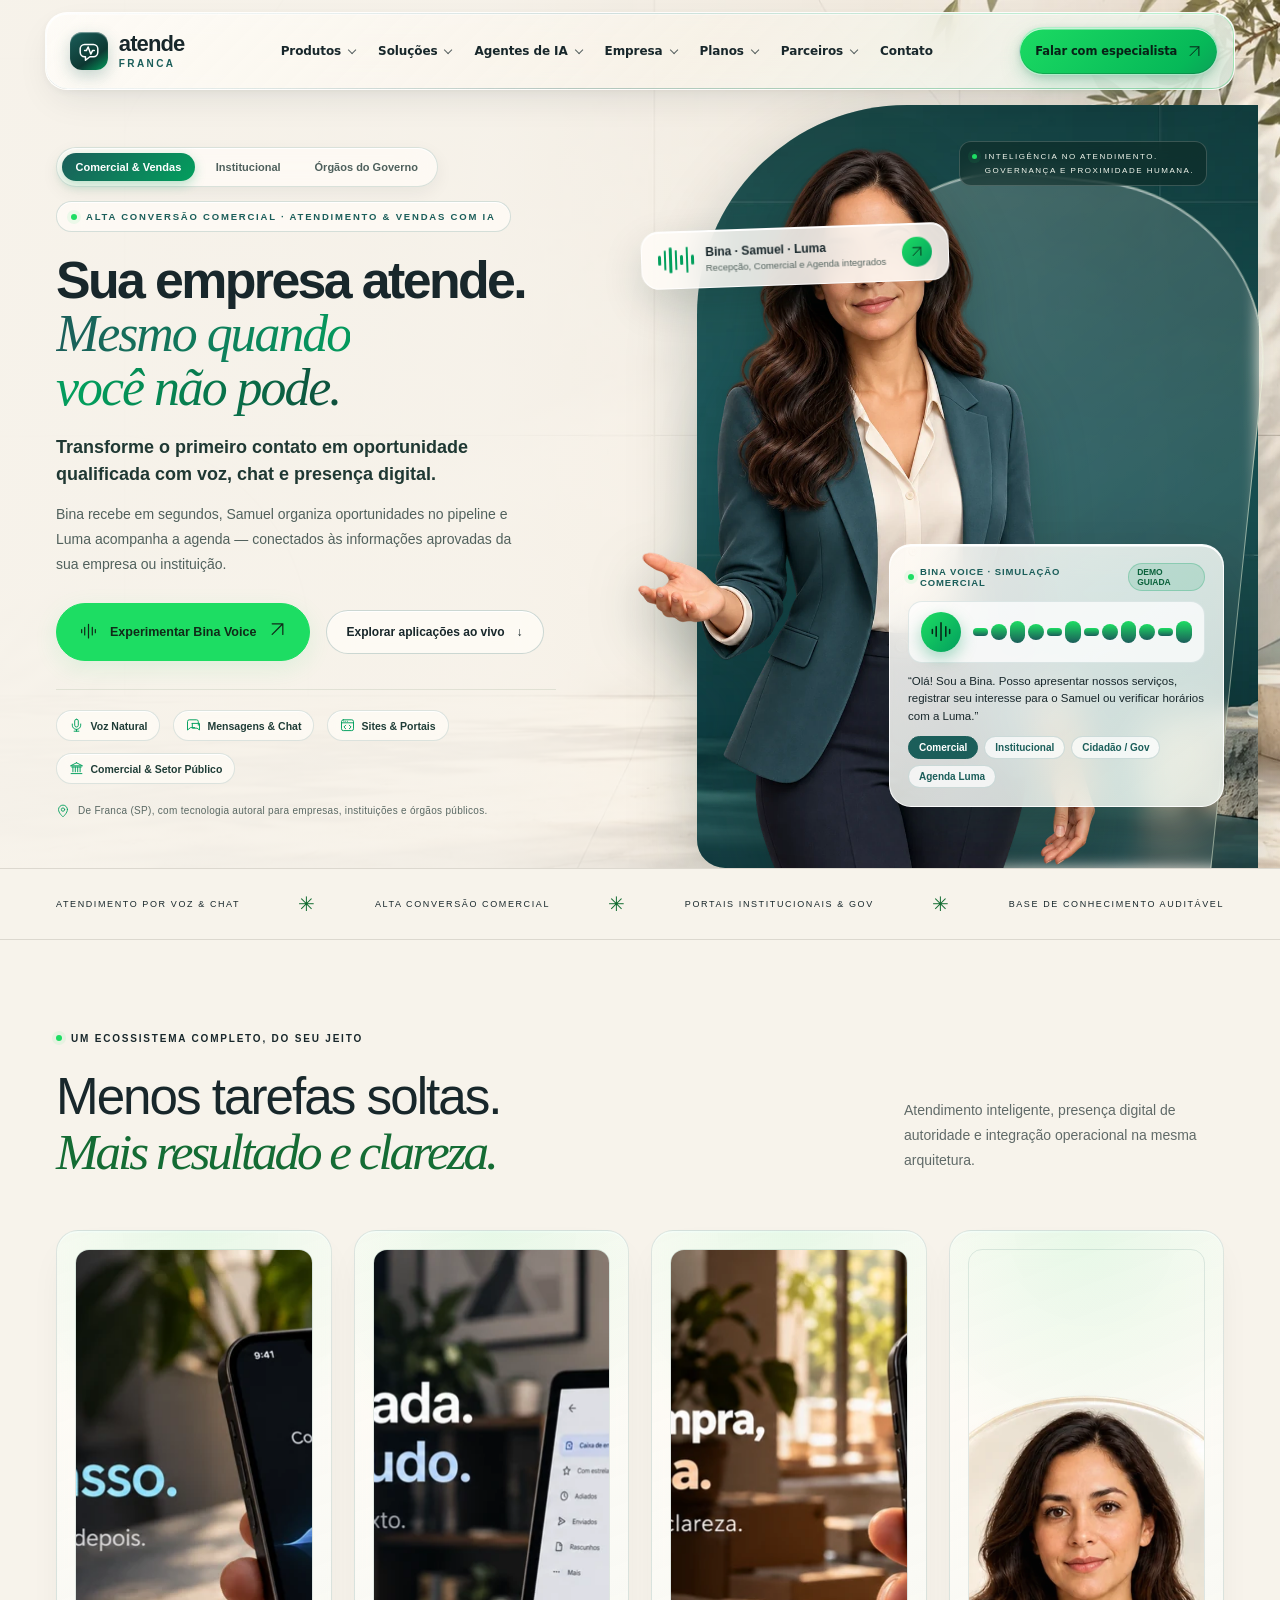
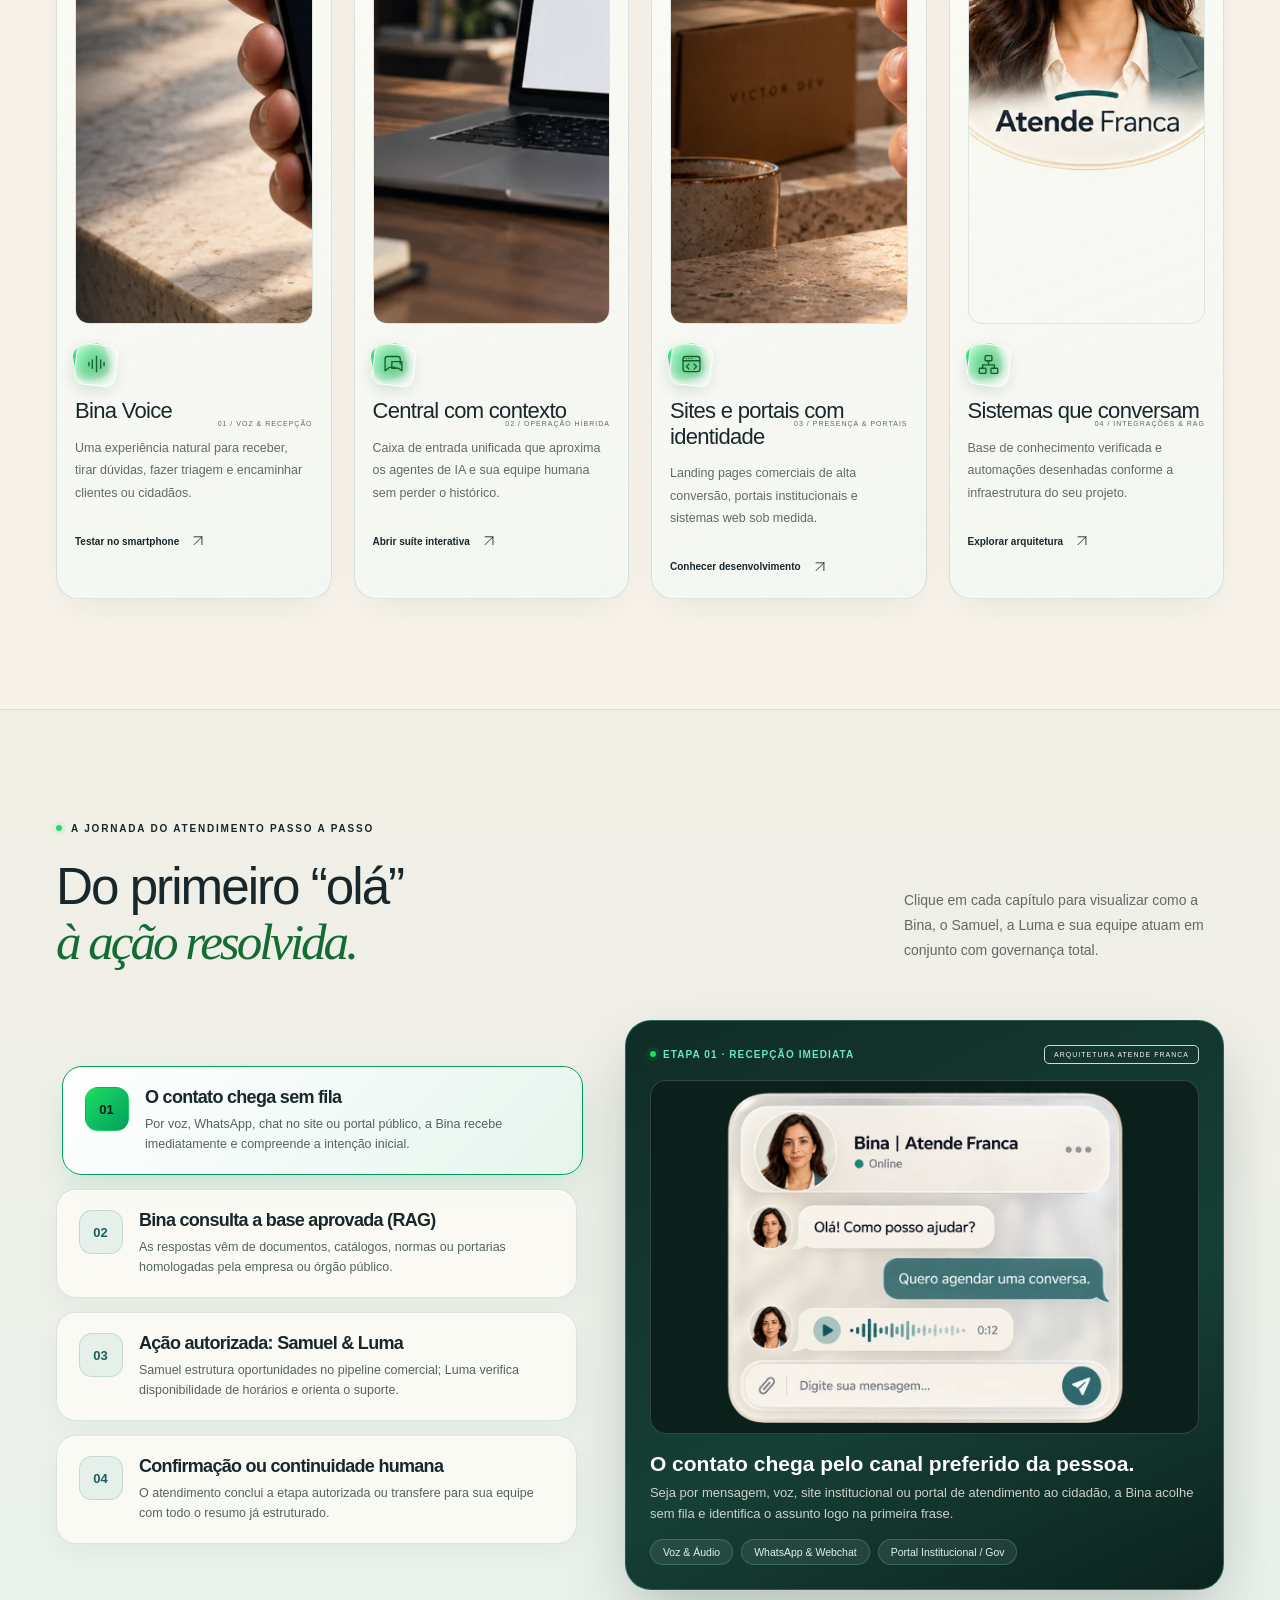
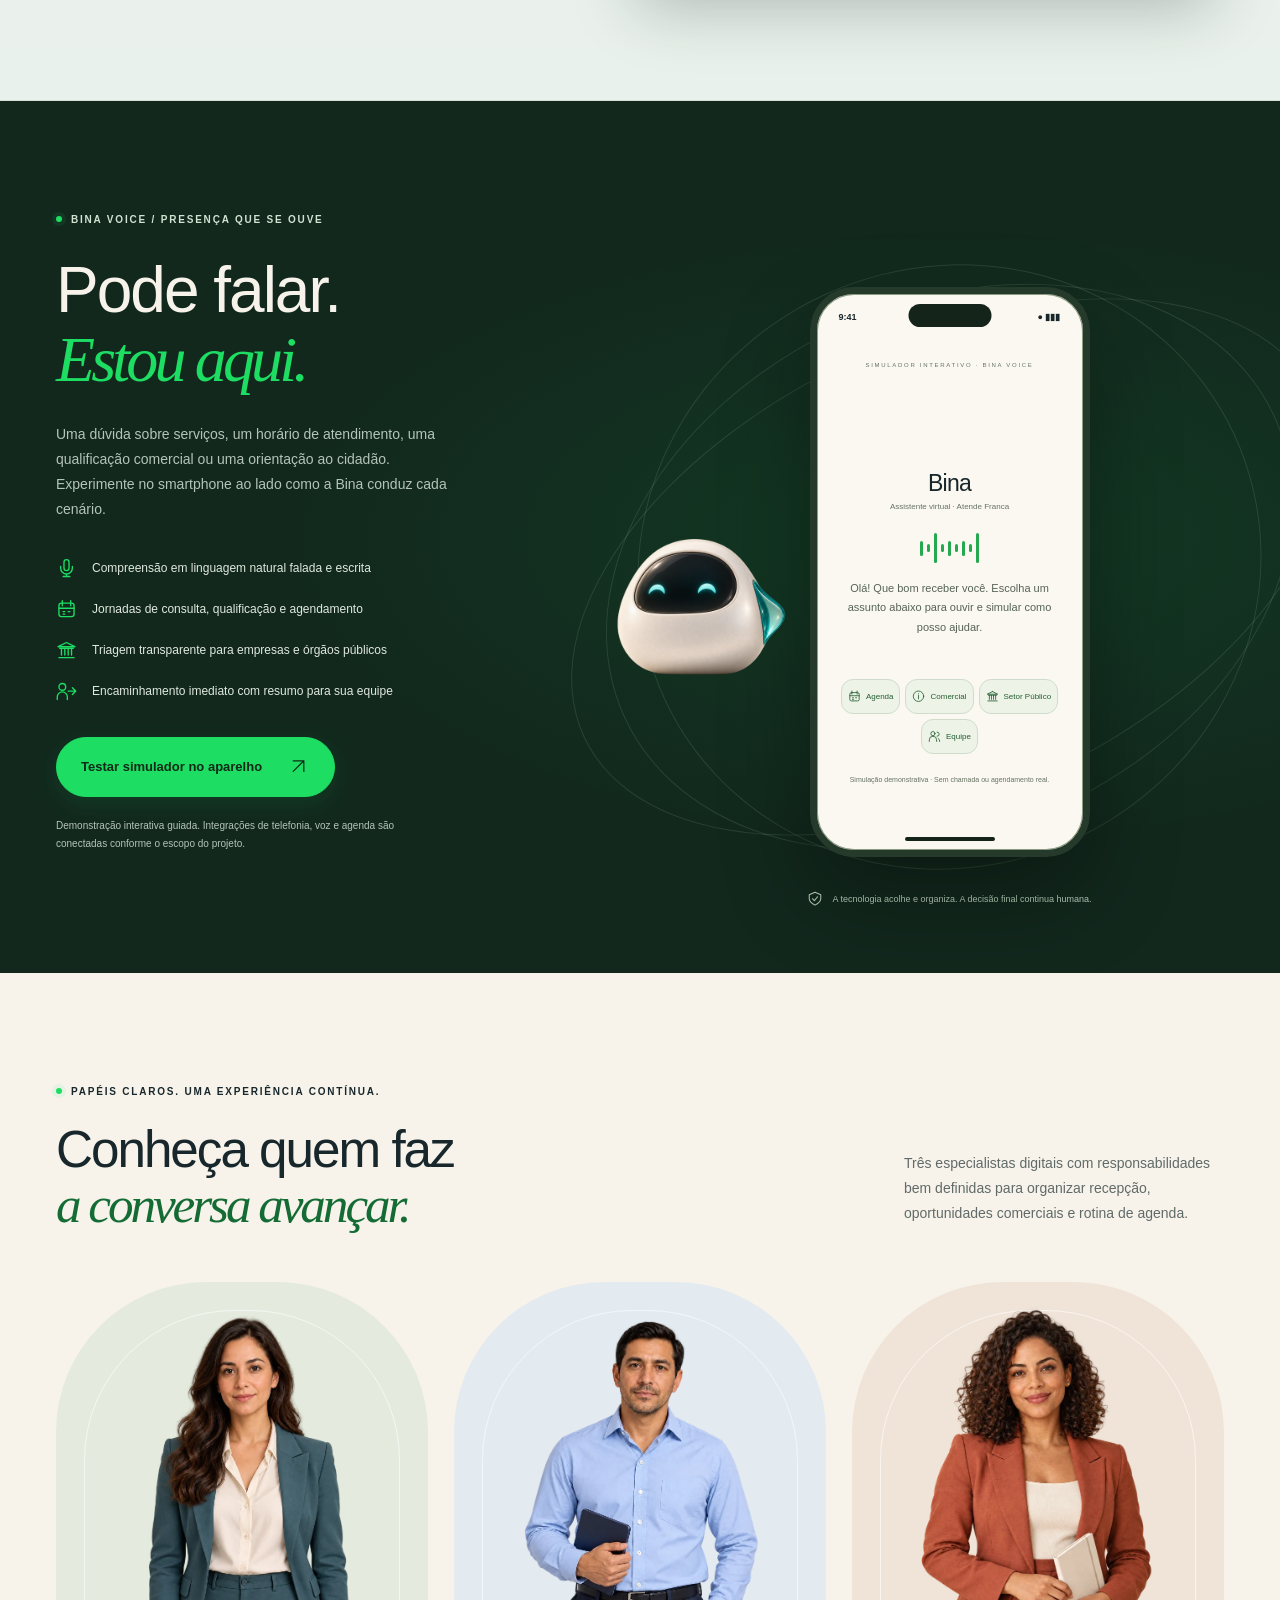
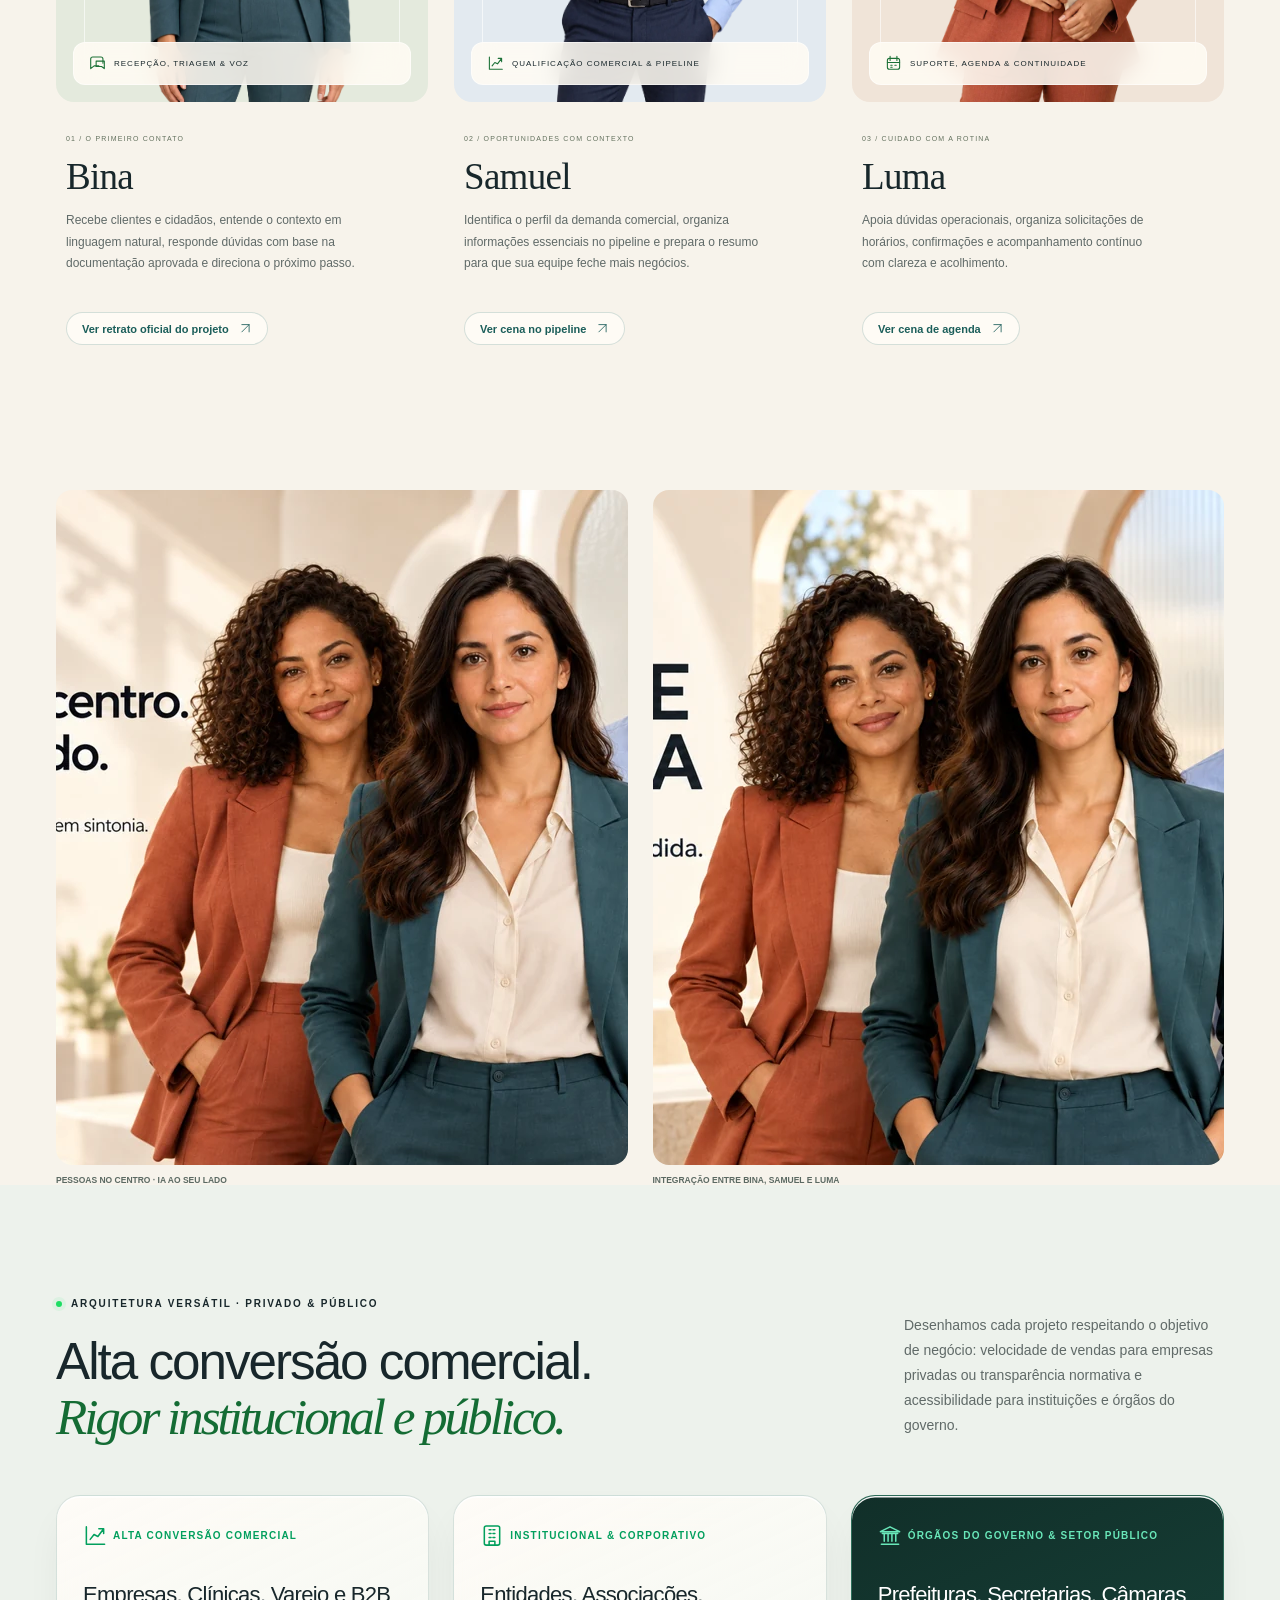
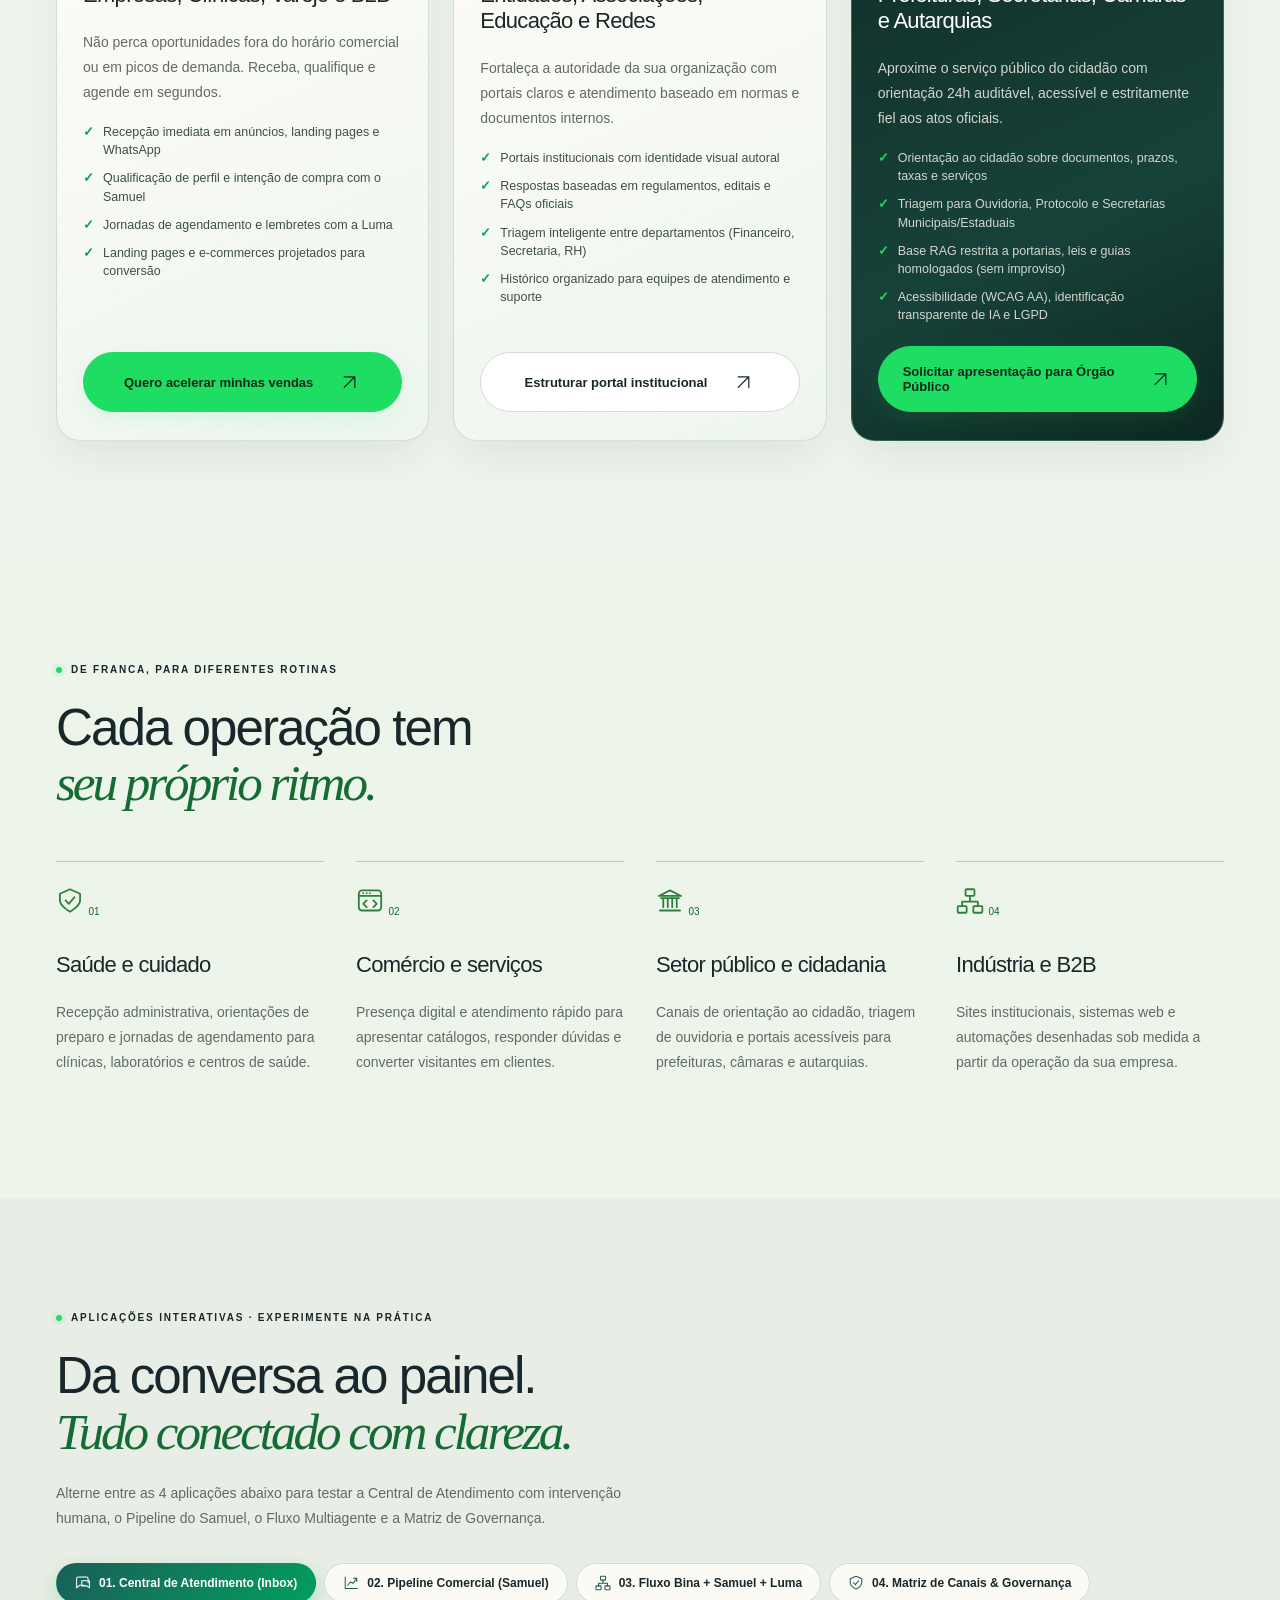
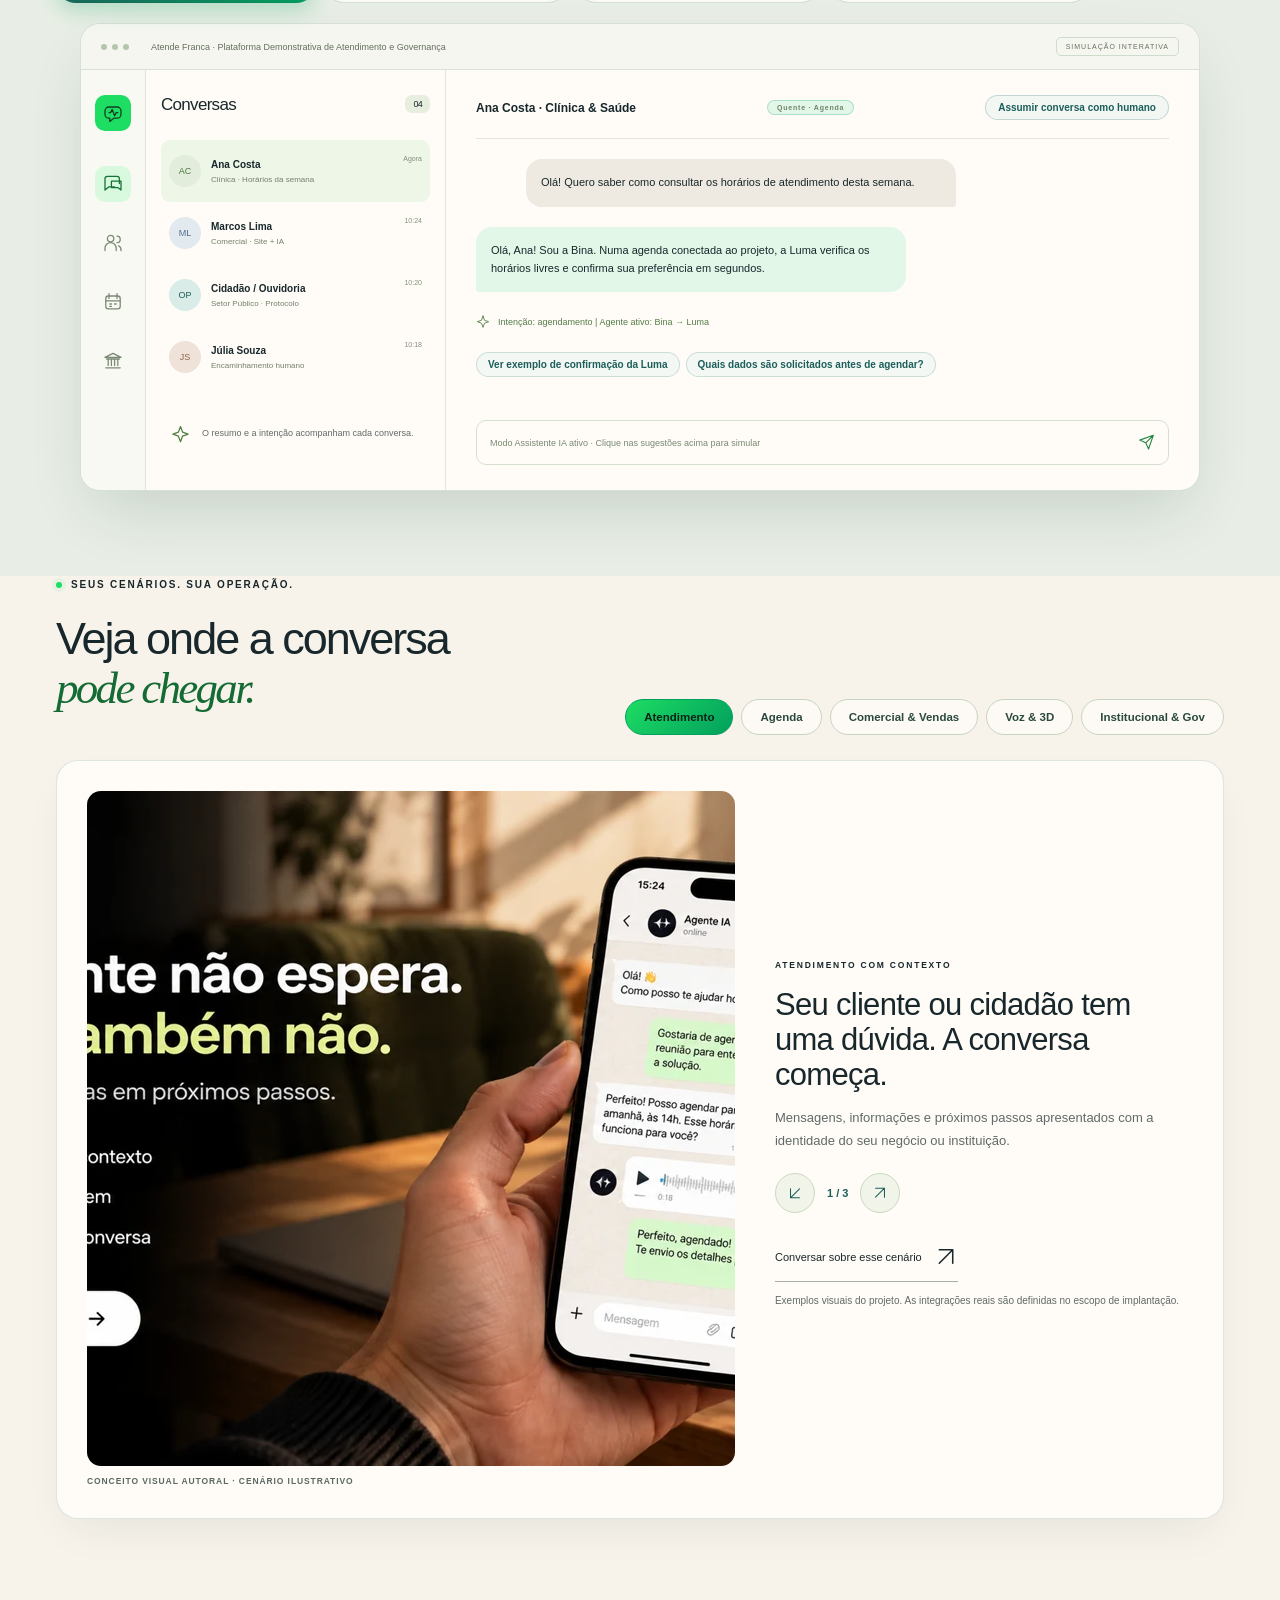
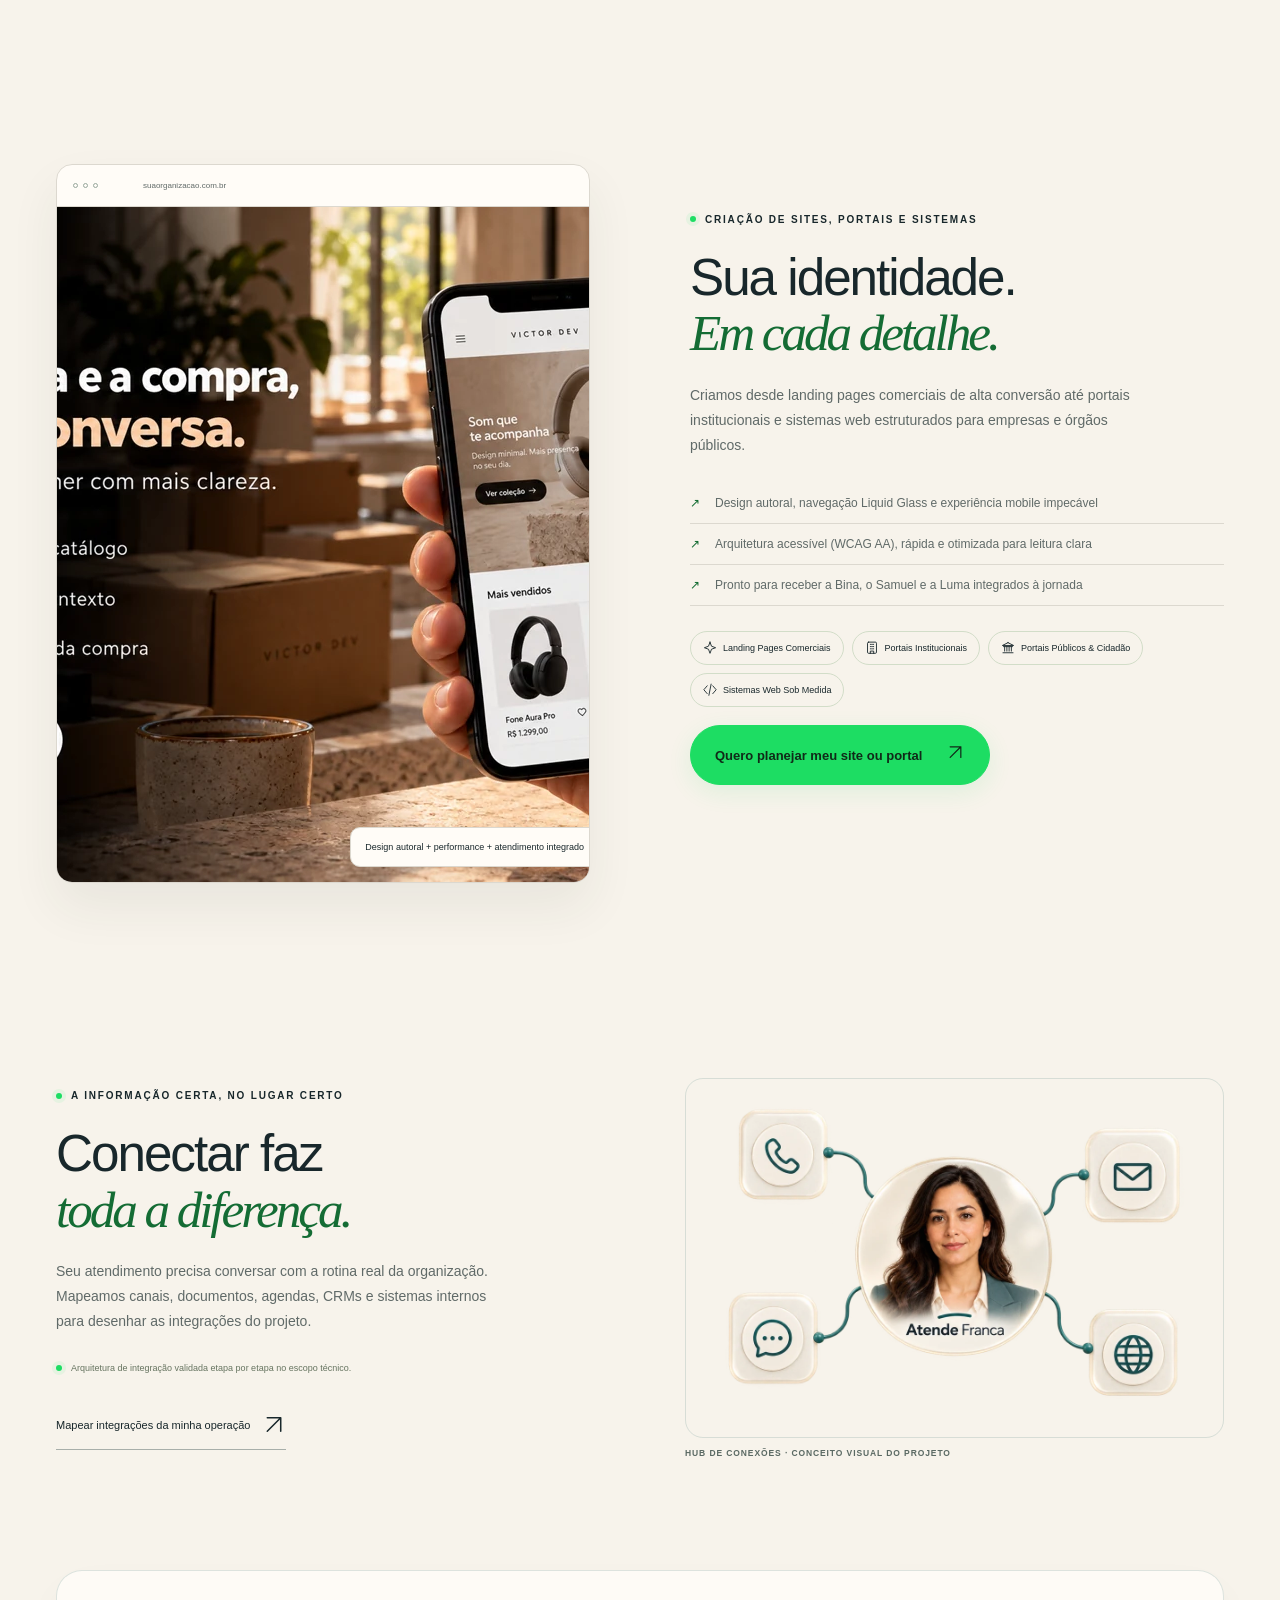
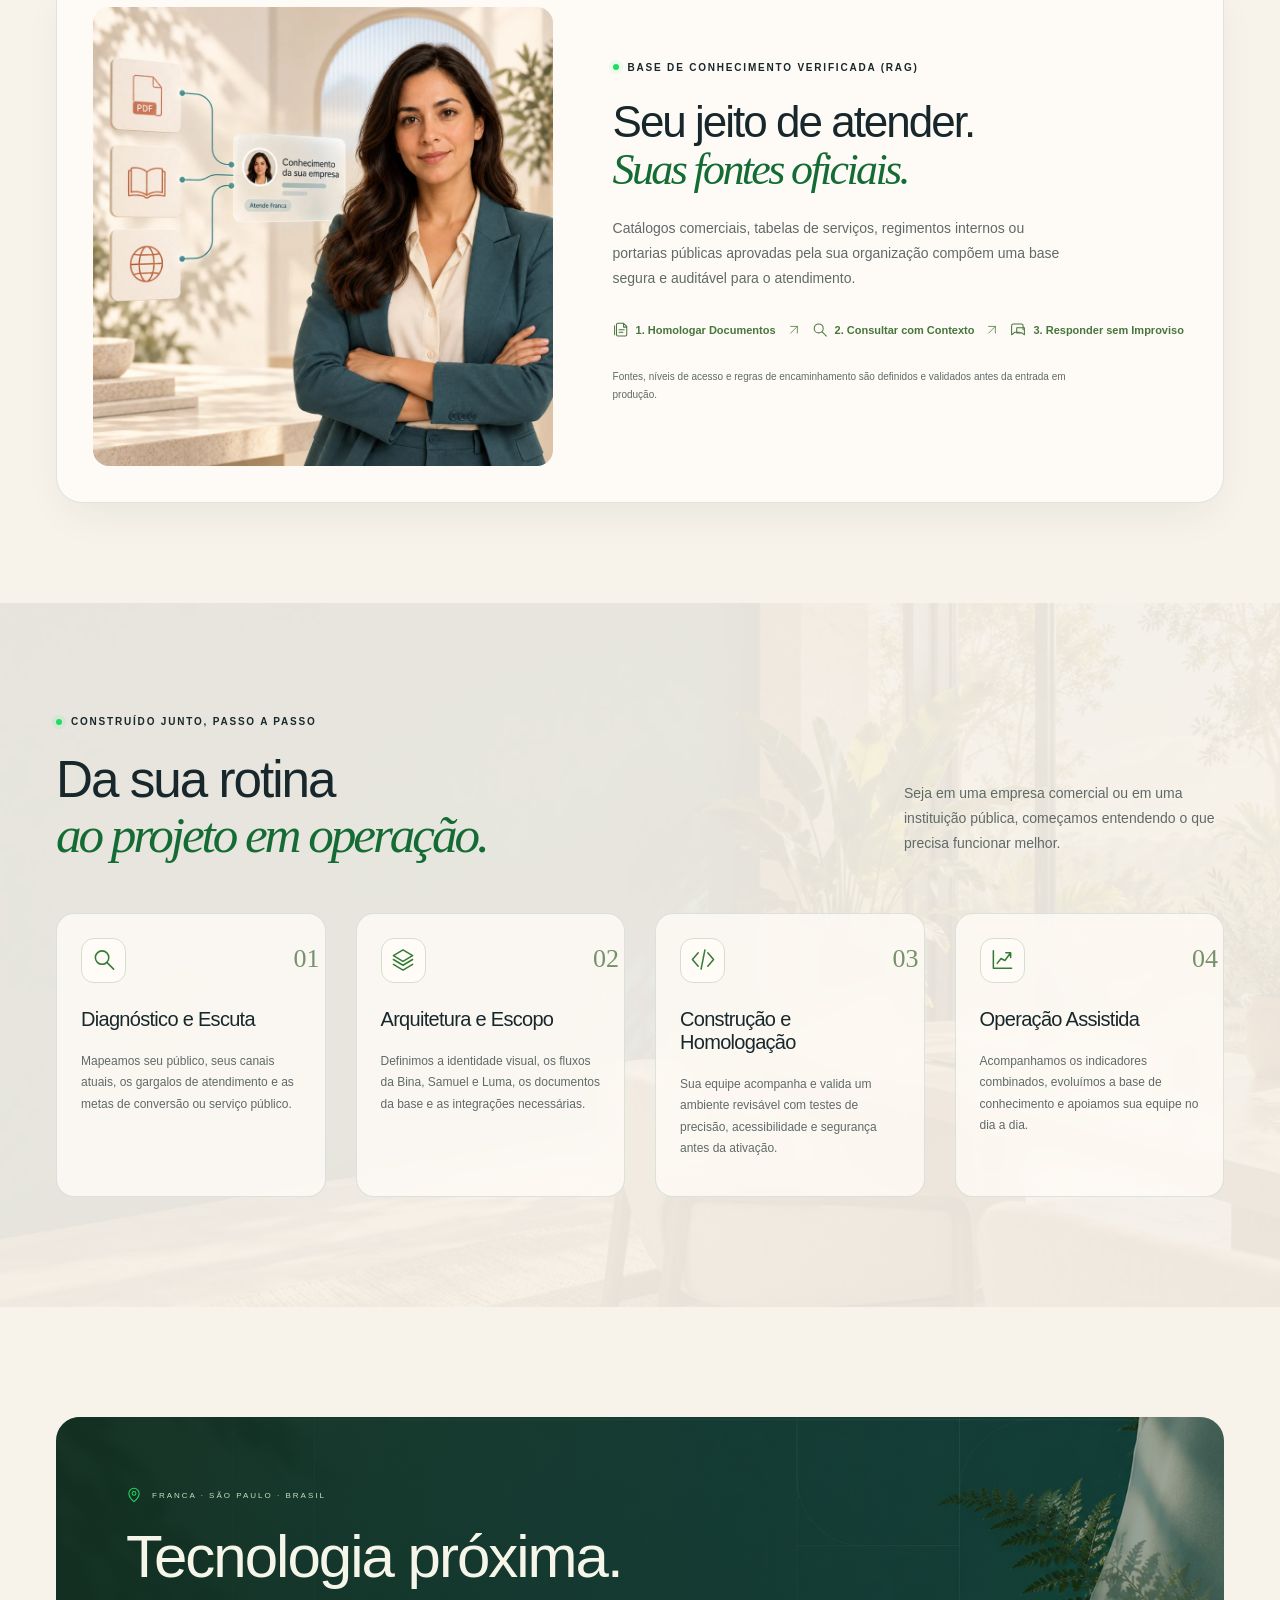
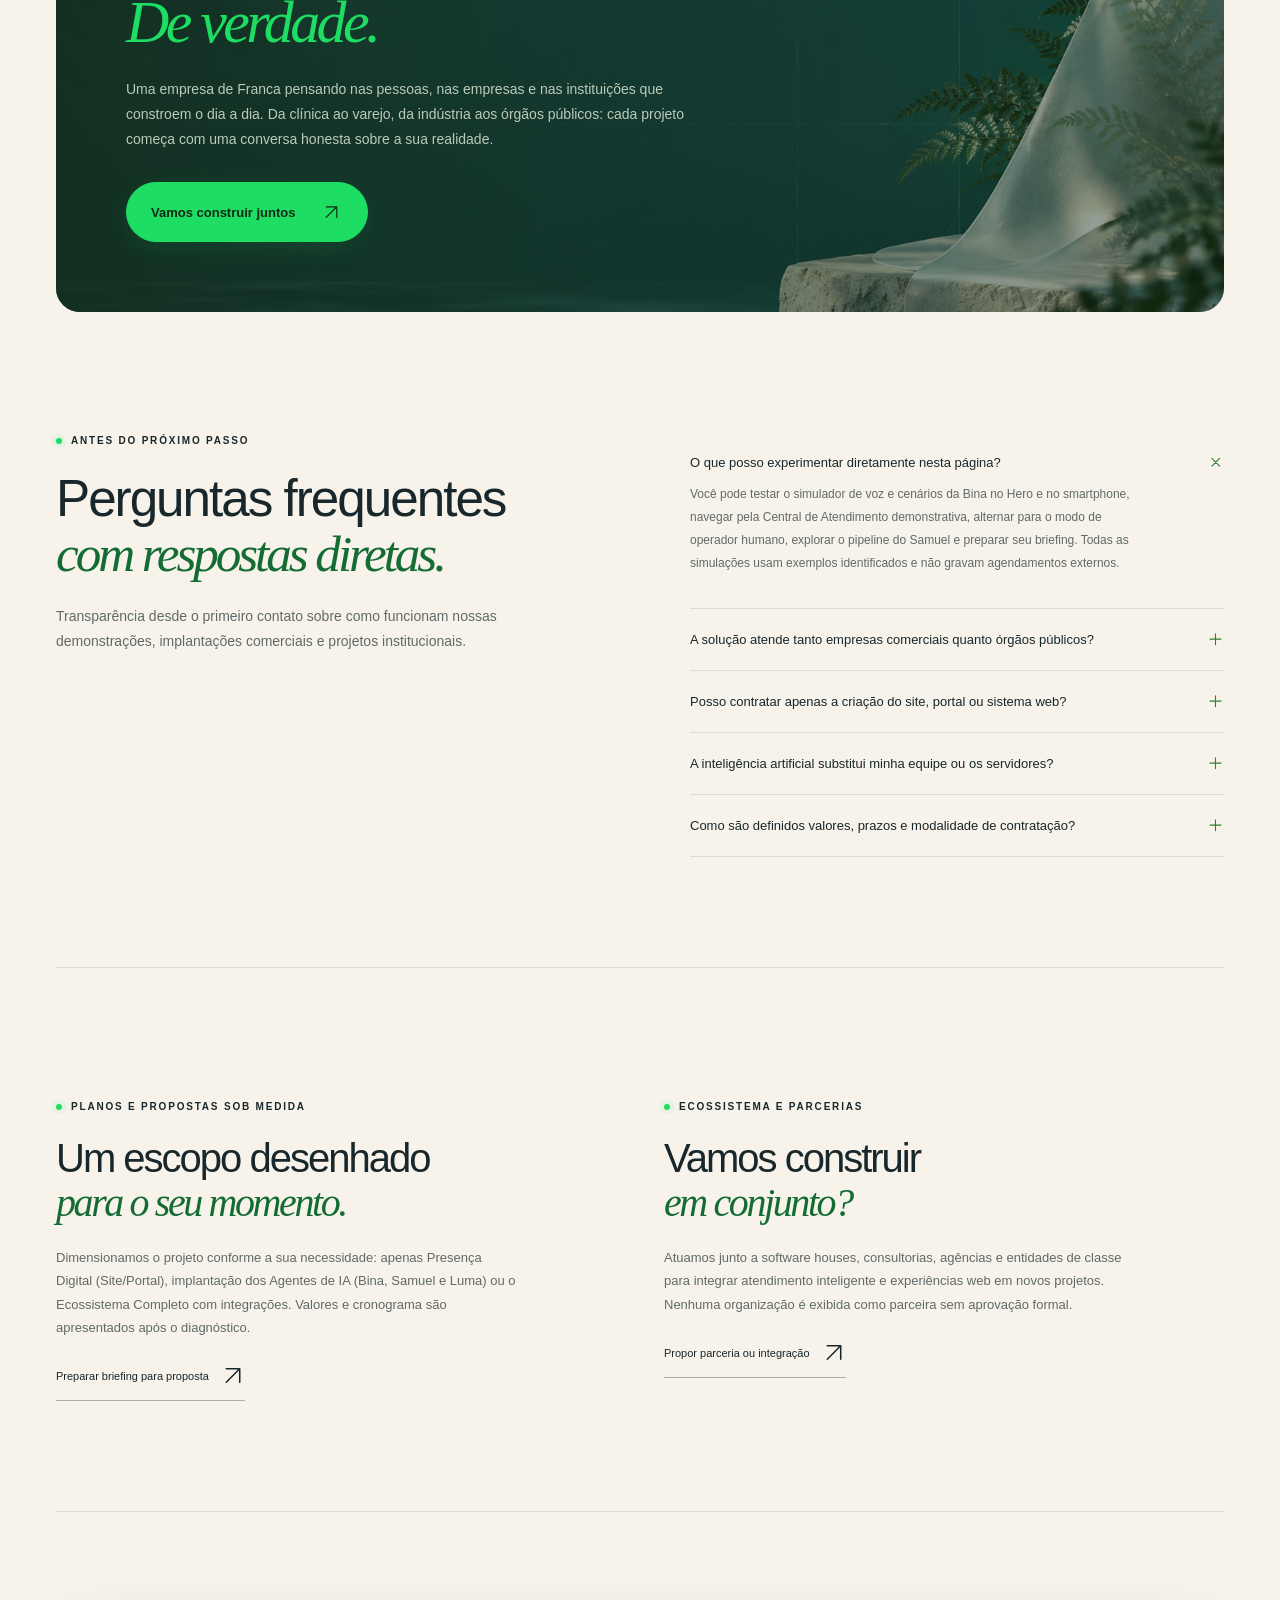
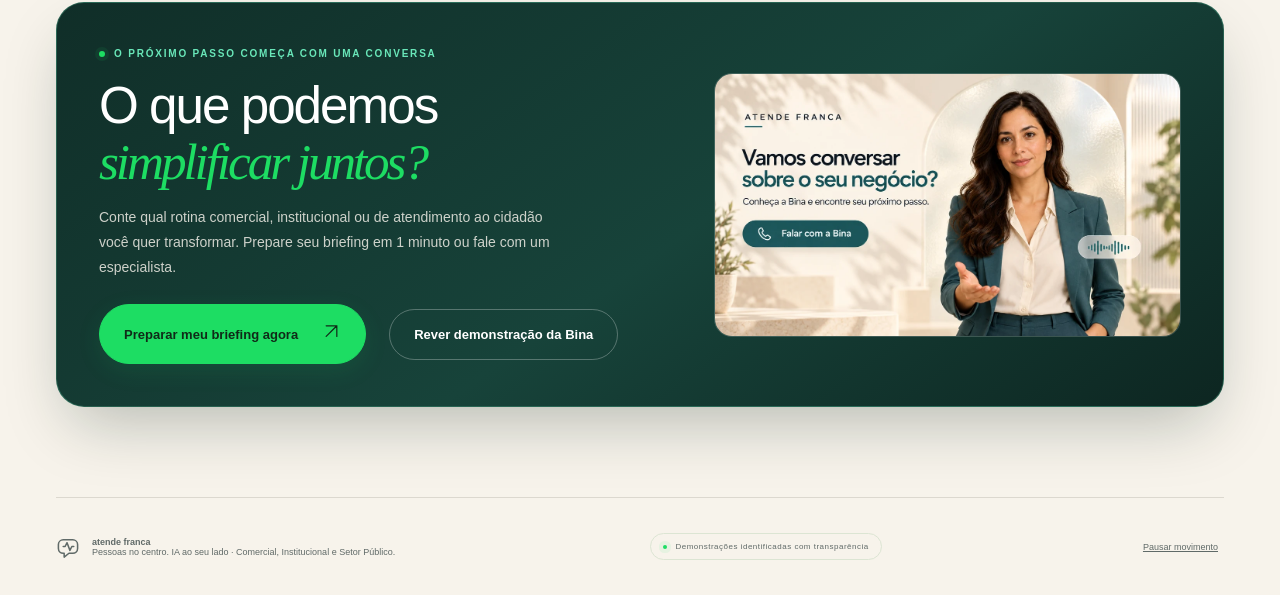
==== site/index.html @ 5ff6d269 "feat: versão base restaurada e blindada da Landing Page Atende Franca (Mega Menu Liquid Glass, Comer" ====
<!doctype html>
<html lang="pt-BR">
<head>
  <meta charset="utf-8">
  <meta name="viewport" content="width=device-width,initial-scale=1">
  <meta name="theme-color" content="#f7f3eb">
  <title>Atende Franca — IA, Voz, Sites e Sistemas para Empresas, Instituições e Órgãos Públicos</title>
  <meta name="description" content="Atendimento inteligente com IA por voz e mensagens, criação de sites, portais institucionais e sistemas sob medida para empresas e órgãos públicos. Conheça Bina, Samuel e Luma.">
  <link rel="icon" href="assets/atende-franca-symbol.svg" type="image/svg+xml">
  <link rel="stylesheet" href="style.css">
  <link rel="stylesheet" href="version-one.css">
  <link rel="stylesheet" href="commercial.css">
  <link rel="stylesheet" href="navigation.css">
  <script defer src="vendor/gsap.min.js"></script>
  <script defer src="vendor/ScrollTrigger.min.js"></script>
  <script defer src="app.js"></script>
  <script defer src="enhancements.js"></script>
  <script defer src="navigation.js"></script>
  <script defer src="applications.js"></script>
</head>
<body>
<a class="skip" href="#conteudo">Pular para o conteúdo</a>

<!-- STICKY LIQUID GLASS HEADER & MEGA MENUS -->
<div class="site-header-shell">
  <header class="site-header" id="site-header">
    <a class="brand" href="#" aria-label="Atende Franca, início">
      <span class="brand-icon" aria-hidden="true"></span>
      <span class="brand-text">atende<span class="brand-city">franca</span></span>
    </a>

    <button class="mobile-nav-toggle" type="button" aria-expanded="false" aria-controls="primary-navigation">
      <span class="menu-bars" aria-hidden="true"></span>
      <span>Menu</span>
    </button>

    <nav class="nav-root" id="primary-navigation" aria-label="Navegação principal">
      <!-- 1. PRODUTOS: Canais / Aplicativos / APIs -->
      <div class="nav-item">
        <button class="nav-trigger" type="button" aria-expanded="false" aria-controls="menu-produtos">
          Produtos <span class="nav-chevron" aria-hidden="true"></span>
        </button>
        <div class="mega-panel" id="menu-produtos" hidden>
          <div class="mega-inner">
            <div class="mega-columns">
              <section class="mega-group">
                <h3><button class="category-toggle" type="button" aria-expanded="true" aria-controls="prod-canais">Canais</button></h3>
                <div class="category-content" id="prod-canais">
                  <a href="#bina-voice" data-preview-img="assets/robot-phone.webp" data-preview-tag="CANAL DE VOZ · BINA VOICE" data-preview-title="Bina Voice no Atendimento" data-preview-desc="Recepção por voz natural com compreensão de contexto, triagem e encaminhamento estruturado.">
                    <i data-icon="wave"></i>
                    <span><strong>Bina Voice <em class="mega-badge">Demo</em></strong><small>Recepção e orientação por voz com linguagem natural.</small></span>
                  </a>
                  <a href="#central" data-preview-img="assets/chat-reference.webp" data-preview-tag="MENSAGENS & WEBCHAT" data-preview-title="Atendimento em Mensagens e Site" data-preview-desc="Conversas com contexto em canais digitais como WhatsApp e chat institucional, conforme escopo.">
                    <i data-icon="messages"></i>
                    <span><strong>Mensagens & Webchat</strong><small>Recepção contínua no site e canais de mensagem.</small></span>
                  </a>
                  <a href="#setores-governo" data-preview-img="assets/knowledge.webp" data-preview-tag="PORTAIS & OUVIDORIA" data-preview-title="Canal Cidadão & Institucional" data-preview-desc="Orientação pública e institucional baseada exclusivamente em documentos oficiais aprovados.">
                    <i data-icon="gov"></i>
                    <span><strong>Portal & Atendimento Cidadão <em class="mega-badge gov">Gov</em></strong><small>Triagem e orientação para instituições e órgãos públicos.</small></span>
                  </a>
                </div>
              </section>

              <section class="mega-group">
                <h3><button class="category-toggle" type="button" aria-expanded="true" aria-controls="prod-aplicativos">Aplicativos</button></h3>
                <div class="category-content" id="prod-aplicativos">
                  <a href="#central" data-preview-img="assets/inbox.webp" data-preview-tag="APLICAÇÃO · CENTRAL" data-preview-title="Central de Atendimento com IA" data-preview-desc="Caixa de entrada unificada com resumo de contexto, temperatura de oportunidade e intervenção humana.">
                    <i data-icon="layers"></i>
                    <span><strong>Central de Operação</strong><small>Caixa de entrada com IA e transferência para humanos.</small></span>
                  </a>
                  <a href="#sites" data-preview-img="assets/commerce.webp" data-preview-tag="PRESENÇA DIGITAL" data-preview-title="Sites, Portais e Landing Pages" data-preview-desc="Desenvolvimento de sites comerciais de alta conversão, portais institucionais e sistemas web.">
                    <i data-icon="browser"></i>
                    <span><strong>Sites & Sistemas Web</strong><small>Landing pages comerciais, portais e aplicações sob medida.</small></span>
                  </a>
                  <a href="#aplicacoes" data-preview-img="assets/agenda-reference.webp" data-preview-tag="ROTINA & AGENDA" data-preview-title="Gestão de Agenda & Qualificação" data-preview-desc="Jornadas guiadas de consulta de horários com a Luma e pipeline comercial com o Samuel.">
                    <i data-icon="calendar"></i>
                    <span><strong>Painel de Agenda & Pipeline</strong><small>Organização de horários e oportunidades comerciais.</small></span>
                  </a>
                </div>
              </section>

              <section class="mega-group">
                <h3><button class="category-toggle" type="button" aria-expanded="true" aria-controls="prod-apis">APIs</button></h3>
                <div class="category-content" id="prod-apis">
                  <a href="#conexoes" data-preview-img="assets/integration-reference.webp" data-preview-tag="CONECTIVIDADE · HUB" data-preview-title="Integrações via API e Webhooks" data-preview-desc="Conexão sob medida entre o atendimento com IA e os sistemas, CRMs ou protocolos da sua organização.">
                    <i data-icon="workflow"></i>
                    <span><strong>Conector de Sistemas & CRM</strong><small>Integração via API validada conforme o ambiente do cliente.</small></span>
                  </a>
                  <a href="#conhecimento" data-preview-img="assets/knowledge.webp" data-preview-tag="BASE DOCUMENTAL · RAG" data-preview-title="Indexação de Base de Conhecimento" data-preview-desc="Organização de catálogos, manuais, regimentos e portarias para consulta segura pelos agentes.">
                    <i data-icon="database"></i>
                    <span><strong>Motor de Conhecimento (RAG)</strong><small>Consulta estruturada às fontes aprovadas pela organização.</small></span>
                  </a>
                  <a href="#central" data-preview-img="assets/agent-flow.webp" data-preview-tag="ORQUESTRAÇÃO" data-preview-title="Fluxos e Automações de Rotina" data-preview-desc="Regras de negócio auditáveis para acionar agendamentos, cadastros e notificações de equipe.">
                    <i data-icon="code"></i>
                    <span><strong>Webhooks & Automações</strong><small>Gatilhos operacionais definidos no escopo técnico.</small></span>
                  </a>
                </div>
              </section>
            </div>

            <aside class="mega-showcase" aria-label="Destaque de produto">
              <div>
                <div class="mega-showcase-media">
                  <img src="assets/hero-premium-reference.webp" width="600" height="360" alt="Ecossistema Atende Franca" loading="lazy">
                </div>
                <span class="mega-showcase-tag"><span class="dot"></span> <span>ECOSSISTEMA ATENDE FRANCA</span></span>
                <h4>Canais, Aplicações e Integrações</h4>
                <p>Demonstrações identificadas com transparência. Integrações e canais são ativados conforme o escopo do seu projeto.</p>
              </div>
              <a class="mega-showcase-cta" href="#central">Explorar suíte interativa <i data-icon="arrow"></i></a>
            </aside>
          </div>
          <div class="mega-footer-bar">
            <span class="mega-footer-note"><span class="dot"></span> Serviços autênticos da Atende Franca · Sem integrações fictícias</span>
            <div class="mega-footer-links">
              <a href="#jornada">Ver jornada em 4 etapas <i data-icon="arrow"></i></a>
              <a href="#central">Ver matriz de canais <i data-icon="arrow"></i></a>
            </div>
          </div>
        </div>
      </div>

      <!-- 2. SOLUÇÕES: Comercial & Vendas / Institucional / Órgãos do Governo -->
      <div class="nav-item">
        <button class="nav-trigger" type="button" aria-expanded="false" aria-controls="menu-solucoes">
          Soluções <span class="nav-chevron" aria-hidden="true"></span>
        </button>
        <div class="mega-panel" id="menu-solucoes" hidden>
          <div class="mega-inner">
            <div class="mega-columns">
              <section class="mega-group">
                <h3><button class="category-toggle" type="button" aria-expanded="true" aria-controls="sol-comercial">Comercial &amp; Vendas</button></h3>
                <div class="category-content" id="sol-comercial">
                  <a href="#setores-governo" data-preview-img="assets/samuel-reference.webp" data-preview-tag="ALTA CONVERSÃO COMERCIAL" data-preview-title="Qualificação de Oportunidades 24/7" data-preview-desc="Receba leads em segundos, identifique interesse real com o Samuel e entregue oportunidades prontas para fechamento.">
                    <i data-icon="chart"></i>
                    <span><strong>Qualificação Comercial (SDR)</strong><small>Triagem de contatos e organização de pipeline com Samuel.</small></span>
                  </a>
                  <a href="#sites" data-preview-img="assets/commerce.webp" data-preview-tag="LANDING PAGES & E-COMMERCE" data-preview-title="Páginas de Conversão com IA" data-preview-desc="Design autoral aliado a atendimento interativo para transformar visitantes em clientes.">
                    <i data-icon="spark"></i>
                    <span><strong>Landing Pages de Conversão</strong><small>Páginas rápidas com recepção ativa da Bina.</small></span>
                  </a>
                  <a href="#aplicacoes" data-preview-img="assets/agenda-reference.webp" data-preview-tag="AGENDAMENTO COMERCIAL" data-preview-title="Jornadas de Reserva e Consulta" data-preview-desc="Reduza o tempo entre a primeira dúvida e o agendamento confirmado com apoio da Luma.">
                    <i data-icon="calendar"></i>
                    <span><strong>Agendamento &amp; Retenção</strong><small>Confirmação de horários e acompanhamento de rotina.</small></span>
                  </a>
                </div>
              </section>

              <section class="mega-group">
                <h3><button class="category-toggle" type="button" aria-expanded="true" aria-controls="sol-institucional">Institucional &amp; Corporativo</button></h3>
                <div class="category-content" id="sol-institucional">
                  <a href="#setores-governo" data-preview-img="assets/office.webp" data-preview-tag="PRESENÇA INSTITUCIONAL" data-preview-title="Portais Corporativos com Identidade" data-preview-desc="Arquitetura de informação clara, design sofisticado e canais de relacionamento integrados.">
                    <i data-icon="building"></i>
                    <span><strong>Portais Institucionais</strong><small>Presença sólida para empresas, associações e entidades.</small></span>
                  </a>
                  <a href="#conhecimento" data-preview-img="assets/knowledge.webp" data-preview-tag="GOVERNANÇA DA INFORMAÇÃO" data-preview-title="Central de Dúvidas e Normas (RAG)" data-preview-desc="Respostas consistentes baseadas em manuais, regulamentos e comunicados oficiais.">
                    <i data-icon="files"></i>
                    <span><strong>Base Documental Verificada</strong><small>Respostas alinhadas às diretrizes da instituição.</small></span>
                  </a>
                  <a href="#central" data-preview-img="assets/agent-flow.webp" data-preview-tag="ATENDIMENTO HÍBRIDO" data-preview-title="Recepção Digital + Equipe Humana" data-preview-desc="A IA organiza a triagem inicial e encaminha casos sensíveis para o setor responsável.">
                    <i data-icon="handoff"></i>
                    <span><strong>Encaminhamento entre Setores</strong><small>Transição suave com histórico preservado.</small></span>
                  </a>
                </div>
              </section>

              <section class="mega-group">
                <h3><button class="category-toggle" type="button" aria-expanded="true" aria-controls="sol-governo">Órgãos do Governo</button></h3>
                <div class="category-content" id="sol-governo">
                  <a href="#setores-governo" data-preview-img="assets/people-reference.webp" data-preview-tag="SETOR PÚBLICO · CIDADÃO" data-preview-title="Atendimento ao Cidadão & Ouvidoria" data-preview-desc="Orientação clara sobre serviços públicos, documentos necessários, prazos e abertura de demandas.">
                    <i data-icon="gov"></i>
                    <span><strong>Atendimento ao Cidadão <em class="mega-badge gov">Gov</em></strong><small>Orientação 24h sobre serviços, documentos e protocolos.</small></span>
                  </a>
                  <a href="#setores-governo" data-preview-img="assets/knowledge.webp" data-preview-tag="TRANSPARÊNCIA & LGPD" data-preview-title="Governança, Acessibilidade e LGPD" data-preview-desc="Conformidade com padrões de acessibilidade (WCAG AA), identificação clara de IA e trilha auditável.">
                    <i data-icon="shield"></i>
                    <span><strong>Transparência, WCAG &amp; LGPD</strong><small>Arquitetura preparada para exigências de órgãos públicos.</small></span>
                  </a>
                  <a href="#como-funciona" data-preview-img="assets/integration-reference.webp" data-preview-tag="IMPLANTAÇÃO PÚBLICA" data-preview-title="Projetos para Secretarias e Autarquias" data-preview-desc="Modelagem técnica por etapas com escopo documentado para contratações institucionais e públicas.">
                    <i data-icon="layers"></i>
                    <span><strong>Secretarias, Câmaras e Autarquias</strong><small>Desenho técnico aderente ao rito de cada órgão.</small></span>
                  </a>
                </div>
              </section>
            </div>

            <aside class="mega-showcase" aria-label="Destaque de solução">
              <div>
                <div class="mega-showcase-media">
                  <img src="assets/people-reference.webp" width="600" height="360" alt="Pessoas no centro, IA ao seu lado" loading="lazy">
                </div>
                <span class="mega-showcase-tag"><span class="dot"></span> <span>COMERCIAL · INSTITUCIONAL · GOV</span></span>
                <h4>Tecnologia para Empresas e Setor Público</h4>
                <p>Da conversão comercial rápida ao atendimento ao cidadão com transparência, acessibilidade e base documental auditável.</p>
              </div>
              <a class="mega-showcase-cta" href="#setores-governo">Comparar aplicações por setor <i data-icon="arrow"></i></a>
            </aside>
          </div>
          <div class="mega-footer-bar">
            <span class="mega-footer-note"><span class="dot"></span> Pessoas no centro. IA ao seu lado — em empresas privadas e órgãos públicos</span>
            <div class="mega-footer-links">
              <a href="#setores-governo">Ver diretrizes para Órgãos Públicos <i data-icon="arrow"></i></a>
              <a href="#conversa">Solicitar diagnóstico técnico <i data-icon="arrow"></i></a>
            </div>
          </div>
        </div>
      </div>

      <!-- 3. AGENTES DE IA: Por função / Por indústria / Especializados -->
      <div class="nav-item">
        <button class="nav-trigger" type="button" aria-expanded="false" aria-controls="menu-agentes">
          Agentes de IA <span class="nav-chevron" aria-hidden="true"></span>
        </button>
        <div class="mega-panel" id="menu-agentes" hidden>
          <div class="mega-inner">
            <div class="mega-columns">
              <section class="mega-group">
                <h3><button class="category-toggle" type="button" aria-expanded="true" aria-controls="agt-funcao">Por função</button></h3>
                <div class="category-content" id="agt-funcao">
                  <a href="#equipe" data-preview-img="assets/portrait.webp" data-preview-tag="01 · RECEPÇÃO & VOZ" data-preview-title="Bina · Recepção, Triagem e Voz" data-preview-desc="Acolhe o visitante ou cidadão, compreende a necessidade com linguagem natural e aciona o fluxo adequado.">
                    <img class="mega-avatar-thumb" src="assets/agent-bina.webp" width="72" height="72" alt="Bina" loading="lazy">
                    <span><strong>Bina · Recepção e Voz <em class="mega-badge">Líder</em></strong><small>Primeiro contato, triagem inteligente e orientação.</small></span>
                  </a>
                  <a href="#equipe" data-preview-img="assets/samuel-reference.webp" data-preview-tag="02 · COMERCIAL & PIPELINE" data-preview-title="Samuel · Qualificação Comercial" data-preview-desc="Estrutura informações de interesse, classifica oportunidades e prepara o contexto para o time de vendas.">
                    <img class="mega-avatar-thumb" src="assets/agent-samuel.webp" width="72" height="72" alt="Samuel" loading="lazy">
                    <span><strong>Samuel · Comercial &amp; SDR</strong><small>Qualificação de leads e organização de oportunidades.</small></span>
                  </a>
                  <a href="#equipe" data-preview-img="assets/agenda-reference.webp" data-preview-tag="03 · SUPORTE & AGENDA" data-preview-title="Luma · Agenda e Continuidade" data-preview-desc="Apoia dúvidas recorrentes, organiza disponibilidade de horários e acompanha os próximos passos.">
                    <img class="mega-avatar-thumb" src="assets/agent-luma.webp" width="72" height="72" alt="Luma" loading="lazy">
                    <span><strong>Luma · Suporte e Agenda</strong><small>Consulta de horários, confirmação e cuidado contínuo.</small></span>
                  </a>
                </div>
              </section>

              <section class="mega-group">
                <h3><button class="category-toggle" type="button" aria-expanded="true" aria-controls="agt-industria">Por indústria</button></h3>
                <div class="category-content" id="agt-industria">
                  <a href="#segmentos" data-preview-img="assets/luma-support.webp" data-preview-tag="SAÚDE & CLÍNICAS" data-preview-title="Saúde, Clínicas e Bem-estar" data-preview-desc="Recepção administrativa, orientação de preparo e jornadas de agendamento sem aconselhamento clínico.">
                    <i data-icon="shield"></i>
                    <span><strong>Saúde e Cuidado</strong><small>Recepção administrativa e jornadas de agendamento.</small></span>
                  </a>
                  <a href="#segmentos" data-preview-img="assets/mobile-commerce.webp" data-preview-tag="COMÉRCIO & SERVIÇOS" data-preview-title="Varejo, Comércio e Serviços" data-preview-desc="Atendimento ágil sobre catálogo, prazos, orçamentos e encaminhamento direto para fechamento.">
                    <i data-icon="browser"></i>
                    <span><strong>Comércio e Serviços</strong><small>Qualificação de pedidos, dúvidas e conversão comercial.</small></span>
                  </a>
                  <a href="#setores-governo" data-preview-img="assets/team-reference.webp" data-preview-tag="SETOR PÚBLICO & INSTITUIÇÕES" data-preview-title="Órgãos Públicos e Instituições" data-preview-desc="Triagem cidadã, consulta a serviços oficiais e direcionamento para ouvidorias e secretarias.">
                    <i data-icon="gov"></i>
                    <span><strong>Setor Público &amp; Institucional <em class="mega-badge gov">Gov</em></strong><small>Atendimento ao cidadão e orientação normativa.</small></span>
                  </a>
                </div>
              </section>

              <section class="mega-group">
                <h3><button class="category-toggle" type="button" aria-expanded="true" aria-controls="agt-especializados">Especializados</button></h3>
                <div class="category-content" id="agt-especializados">
                  <a href="#bina-voice" data-preview-img="assets/robot-phone.webp" data-preview-tag="ESPECIALISTA DE VOZ" data-preview-title="Bina AI Voice · Presença Sonora" data-preview-desc="Interação guiada por voz com respostas claras e transição imediata para canais visuais.">
                    <i data-icon="wave"></i>
                    <span><strong>Agente de Voz (Bina Voice)</strong><small>Demonstração interativa de recepção falada.</small></span>
                  </a>
                  <a href="#conhecimento" data-preview-img="assets/knowledge.webp" data-preview-tag="ESPECIALISTA DOCUMENTAL" data-preview-title="Agente de Base de Conhecimento" data-preview-desc="Treinado para responder apenas com base em documentos, manuais e portarias homologadas.">
                    <i data-icon="files"></i>
                    <span><strong>Especialista Documental (RAG)</strong><small>Fidelidade estrita às fontes oficiais do cliente.</small></span>
                  </a>
                  <a href="#central" data-preview-img="assets/agent-flow.webp" data-preview-tag="ORQUESTRAÇÃO MULTIAGENTE" data-preview-title="Fluxo Integrado Bina + Samuel + Luma" data-preview-desc="Coordenação entre recepção, qualificação e agenda com supervisão da sua equipe.">
                    <i data-icon="workflow"></i>
                    <span><strong>Orquestração Multiagente</strong><small>Passagem de bastão fluida entre IA e humanos.</small></span>
                  </a>
                </div>
              </section>
            </div>

            <aside class="mega-showcase" aria-label="Destaque da equipe de agentes">
              <div>
                <div class="mega-showcase-media">
                  <img src="assets/team-reference.webp" width="600" height="360" alt="Bina, Samuel e Luma juntos" loading="lazy">
                </div>
                <span class="mega-showcase-tag"><span class="dot"></span> <span>EQUIPE DE AGENTES ATENDE FRANCA</span></span>
                <h4>Bina, Samuel e Luma em Sintonia</h4>
                <p>Três identidades com papéis claros para receber, qualificar e agendar — sempre sob supervisão da sua equipe.</p>
              </div>
              <a class="mega-showcase-cta" href="#equipe">Conhecer os 3 agentes em detalhes <i data-icon="arrow"></i></a>
            </aside>
          </div>
          <div class="mega-footer-bar">
            <span class="mega-footer-note"><span class="dot"></span> Papéis claros e auditáveis · Supervisão humana a qualquer momento</span>
            <div class="mega-footer-links">
              <a href="#equipe">Ver galeria de agentes <i data-icon="arrow"></i></a>
              <a href="#bina-voice">Testar Bina Voice <i data-icon="arrow"></i></a>
            </div>
          </div>
        </div>
      </div>

      <!-- 4. EMPRESA: Atende Franca / Como trabalhamos / Governança -->
      <div class="nav-item">
        <button class="nav-trigger" type="button" aria-expanded="false" aria-controls="menu-empresa">
          Empresa <span class="nav-chevron" aria-hidden="true"></span>
        </button>
        <div class="mega-panel" id="menu-empresa" hidden>
          <div class="mega-inner">
            <div class="mega-columns">
              <section class="mega-group">
                <h3><button class="category-toggle" type="button" aria-expanded="true" aria-controls="emp-marca">Atende Franca</button></h3>
                <div class="category-content" id="emp-marca">
                  <a href="#sobre" data-preview-img="assets/botanical.webp" data-preview-tag="ORIGEM & PROPÓSITO" data-preview-title="Feita em Franca · SP" data-preview-desc="Tecnologia próxima de verdade, criada para aproximar empresas, instituições e cidadãos.">
                    <i data-icon="pin"></i>
                    <span><strong>Nossa Identidade em Franca</strong><small>Tecnologia próxima, humana e com direção autoral.</small></span>
                  </a>
                  <a href="#equipe" data-preview-img="assets/people-reference.webp" data-preview-tag="VISÃO DE PRODUTO" data-preview-title="Pessoas no Centro, IA ao seu Lado" data-preview-desc="A inteligência artificial organiza a rotina para que as pessoas dediquem tempo ao que importa.">
                    <i data-icon="people"></i>
                    <span><strong>Filosofia de Atendimento</strong><small>IA como apoio real à equipe humana, nunca substituição cega.</small></span>
                  </a>
                </div>
              </section>

              <section class="mega-group">
                <h3><button class="category-toggle" type="button" aria-expanded="true" aria-controls="emp-metodo">Como trabalhamos</button></h3>
                <div class="category-content" id="emp-metodo">
                  <a href="#como-funciona" data-preview-img="assets/office.webp" data-preview-tag="METODOLOGIA EM ETAPAS" data-preview-title="Escutar, Desenhar, Construir e Acompanhar" data-preview-desc="Cada implantação parte da rotina real da organização, com validação antes da entrada no ar.">
                    <i data-icon="layers"></i>
                    <span><strong>Processo de Implantação</strong><small>Quatro etapas claras do diagnóstico ao acompanhamento.</small></span>
                  </a>
                  <a href="#duvidas" data-preview-img="assets/chat-reference.webp" data-preview-tag="TRANSPARÊNCIA" data-preview-title="Perguntas Frequentes & Escopo" data-preview-desc="Esclarecimentos diretos sobre demonstrações, prazos, integrações e operação assistida.">
                    <i data-icon="info"></i>
                    <span><strong>Perguntas Frequentes (FAQ)</strong><small>Respostas transparentes sobre como contratamos e operamos.</small></span>
                  </a>
                </div>
              </section>

              <section class="mega-group">
                <h3><button class="category-toggle" type="button" aria-expanded="true" aria-controls="emp-gov">Ética &amp; Governança</button></h3>
                <div class="category-content" id="emp-gov">
                  <a href="#central" data-preview-img="assets/knowledge.webp" data-preview-tag="COMPROMISSO DE HONESTIDADE" data-preview-title="Demonstrações Identificadas" data-preview-desc="Sem números inventados ou promessas vagas: você sabe exatamente o que é simulação e o que entra no projeto.">
                    <i data-icon="shield"></i>
                    <span><strong>Transparência Técnica</strong><small>Separação rigorosa entre demonstração e ambiente produtivo.</small></span>
                  </a>
                  <a href="#conversa" data-preview-img="assets/welcome.webp" data-preview-tag="CONTATO DIRETO" data-preview-title="Converse com Nossa Equipe" data-preview-desc="Prepare seu briefing em minutos e receba um direcionamento consultivo para sua necessidade.">
                    <i data-icon="messages"></i>
                    <span><strong>Iniciar Diagnóstico</strong><small>Vamos ouvir sua necessidade comercial ou institucional.</small></span>
                  </a>
                </div>
              </section>
            </div>

            <aside class="mega-showcase" aria-label="Destaque institucional">
              <div>
                <div class="mega-showcase-media">
                  <img src="assets/office.webp" width="600" height="360" alt="Escritório biophílico Atende Franca" loading="lazy">
                </div>
                <span class="mega-showcase-tag"><span class="dot"></span> <span>FRANCA · SÃO PAULO · BRASIL</span></span>
                <h4>Proximidade e Rigor Técnico</h4>
                <p>Projetos desenhados lado a lado com sua equipe, respeitando a identidade e as regras do seu segmento.</p>
              </div>
              <a class="mega-showcase-cta" href="#sobre">Conhecer nossa história <i data-icon="arrow"></i></a>
            </aside>
          </div>
        </div>
      </div>

      <!-- 5. PLANOS: Modelos / Por frente / Setor Público & Institucional -->
      <div class="nav-item">
        <button class="nav-trigger" type="button" aria-expanded="false" aria-controls="menu-planos">
          Planos <span class="nav-chevron" aria-hidden="true"></span>
        </button>
        <div class="mega-panel" id="menu-planos" hidden>
          <div class="mega-inner">
            <div class="mega-columns">
              <section class="mega-group">
                <h3><button class="category-toggle" type="button" aria-expanded="true" aria-controls="pln-modelos">Modelos de Escopo</button></h3>
                <div class="category-content" id="pln-modelos">
                  <a href="#oferta" data-preview-img="assets/commerce.webp" data-preview-tag="FRENTE 01 · PRESENÇA" data-preview-title="Site ou Portal com Identidade" data-preview-desc="Desenvolvimento de landing page comercial ou portal institucional responsivo, rápido e acessível.">
                    <i data-icon="browser"></i>
                    <span><strong>Presença Digital Sob Medida</strong><small>Sites institucionais, landing pages e sistemas web.</small></span>
                  </a>
                  <a href="#oferta" data-preview-img="assets/portrait.webp" data-preview-tag="FRENTE 02 · ATENDIMENTO IA" data-preview-title="Implantação de Agentes de IA" data-preview-desc="Configuração da Bina, Samuel e Luma com a base de conhecimento e regras da sua operação.">
                    <i data-icon="mic"></i>
                    <span><strong>Atendimento Inteligente (IA)</strong><small>Recepção, triagem, qualificação e agenda assistida.</small></span>
                  </a>
                </div>
              </section>

              <section class="mega-group">
                <h3><button class="category-toggle" type="button" aria-expanded="true" aria-controls="pln-ecossistema">Ecossistema Completo</button></h3>
                <div class="category-content" id="pln-ecossistema">
                  <a href="#oferta" data-preview-img="assets/integration-reference.webp" data-preview-tag="FRENTE 03 · INTEGRADO" data-preview-title="Site + Agentes + Integrações" data-preview-desc="Projeto completo unindo presença digital, central de atendimento e conexões com suas ferramentas.">
                    <i data-icon="workflow"></i>
                    <span><strong>Projeto Completo Integrado</strong><small>Presença web, agentes de IA e automações conectadas.</small></span>
                  </a>
                  <a href="#como-funciona" data-preview-img="assets/agent-flow.webp" data-preview-tag="EVOLUÇÃO CONTÍNUA" data-preview-title="Acompanhamento e Evolução" data-preview-desc="Revisão periódica da base de conhecimento, fluxos de conversa e indicadores combinados.">
                    <i data-icon="chart"></i>
                    <span><strong>Operação &amp; Acompanhamento</strong><small>Suporte consultivo e curadoria contínua do conhecimento.</small></span>
                  </a>
                </div>
              </section>

              <section class="mega-group">
                <h3><button class="category-toggle" type="button" aria-expanded="true" aria-controls="pln-publico">Institucional &amp; Governo</button></h3>
                <div class="category-content" id="pln-publico">
                  <a href="#setores-governo" data-preview-img="assets/knowledge.webp" data-preview-tag="CONTRATAÇÃO PÚBLICA & INSTITUCIONAL" data-preview-title="Projetos Técnicos Documentados" data-preview-desc="Dimensionamento técnico detalhado com memorial de escopo, arquitetura e requisitos de conformidade.">
                    <i data-icon="gov"></i>
                    <span><strong>Escopo Institucional &amp; Público <em class="mega-badge gov">Gov</em></strong><small>Propostas técnicas estruturadas conforme o rito do órgão.</small></span>
                  </a>
                  <a href="#conversa" data-preview-img="assets/welcome.webp" data-preview-tag="DIAGNÓSTICO GRATUITO" data-preview-title="Gerar Briefing para Orçamento" data-preview-desc="Preencha os objetivos da sua empresa ou instituição para receber uma proposta dimensionada.">
                    <i data-icon="spark"></i>
                    <span><strong>Simular Escopo e Proposta</strong><small>Valores definidos com transparência após diagnóstico.</small></span>
                  </a>
                </div>
              </section>
            </div>

            <aside class="mega-showcase" aria-label="Destaque de planos">
              <div>
                <div class="mega-showcase-media">
                  <img src="assets/welcome.webp" width="600" height="360" alt="Bina convida ao próximo passo" loading="lazy">
                </div>
                <span class="mega-showcase-tag"><span class="dot"></span> <span>PROPOSTA CONSULTIVA</span></span>
                <h4>Dimensionado para a sua Realidade</h4>
                <p>Não empurramos pacotes genéricos: desenhamos o escopo exato que sua empresa ou instituição precisa operar.</p>
              </div>
              <a class="mega-showcase-cta" href="#oferta">Entender modelos de proposta <i data-icon="arrow"></i></a>
            </aside>
          </div>
        </div>
      </div>

      <!-- 6. PARCEIROS: Ecossistema / Modelos / Iniciar conversa -->
      <div class="nav-item">
        <button class="nav-trigger" type="button" aria-expanded="false" aria-controls="menu-parceiros">
          Parceiros <span class="nav-chevron" aria-hidden="true"></span>
        </button>
        <div class="mega-panel" id="menu-parceiros" hidden>
          <div class="mega-inner">
            <div class="mega-columns">
              <section class="mega-group">
                <h3><button class="category-toggle" type="button" aria-expanded="true" aria-controls="parc-eco">Ecossistema</button></h3>
                <div class="category-content" id="parc-eco">
                  <a href="#parcerias" data-preview-img="assets/integration-reference.webp" data-preview-tag="PARCERIAS TÉCNICAS" data-preview-title="Software Houses e Consultorias" data-preview-desc="Combine nossas soluções de IA, voz e interface com o ERP, CRM ou sistema vertical da sua empresa.">
                    <i data-icon="code"></i>
                    <span><strong>Integradores e Tecnologia</strong><small>Projetos conjuntos com provedores de software e TI.</small></span>
                  </a>
                </div>
              </section>

              <section class="mega-group">
                <h3><button class="category-toggle" type="button" aria-expanded="true" aria-controls="parc-agencias">Agências &amp; Negócios</button></h3>
                <div class="category-content" id="parc-agencias">
                  <a href="#parcerias" data-preview-img="assets/commerce.webp" data-preview-tag="PARCERIAS COMERCIAIS" data-preview-title="Agências, Assessorias e Associações" data-preview-desc="Leve atendimento inteligente e presença digital premium para a carteira de clientes ou associados.">
                    <i data-icon="people"></i>
                    <span><strong>Agências e Entidades de Classe</strong><small>Atuação colaborativa para acelerar negócios regionais.</small></span>
                  </a>
                </div>
              </section>

              <section class="mega-group">
                <h3><button class="category-toggle" type="button" aria-expanded="true" aria-controls="parc-contato">Construir em Conjunto</button></h3>
                <div class="category-content" id="parc-contato">
                  <a href="#conversa" data-preview-img="assets/people-reference.webp" data-preview-tag="NOVAS PARCERIAS" data-preview-title="Apresente sua Proposta" data-preview-desc="Nenhuma organização é listada como parceira sem autorização formal. Converse conosco para criar em conjunto.">
                    <i data-icon="handoff"></i>
                    <span><strong>Propor Parceria ou Co-criação</strong><small>Inicie uma conversa direta com nossa equipe.</small></span>
                  </a>
                </div>
              </section>
            </div>

            <aside class="mega-showcase" aria-label="Destaque de parcerias">
              <div>
                <div class="mega-showcase-media">
                  <img src="assets/integration-reference.webp" width="600" height="360" alt="Hub de conexões Atende Franca" loading="lazy">
                </div>
                <span class="mega-showcase-tag"><span class="dot"></span> <span>CO-CRIAÇÃO & ECOSSISTEMA</span></span>
                <h4>Cresça Junto com a Atende Franca</h4>
                <p>Unimos design de alta conversão, engenharia web e agentes de IA para projetos em parceria.</p>
              </div>
              <a class="mega-showcase-cta" href="#parcerias">Conversar sobre parceria <i data-icon="arrow"></i></a>
            </aside>
          </div>
        </div>
      </div>

      <!-- 7. CONTATO -->
      <a class="nav-direct" href="#conversa">Contato</a>
    </nav>

    <a class="button header-cta specialist-cta magnetic" href="#conversa">
      Falar com especialista <i data-icon="arrow"></i>
    </a>
  </header>
</div>

<main id="conteudo">
  <!-- HERO SECTION: COMERCIAL + INSTITUCIONAL + ÓRGÃOS DO GOVERNO -->
  <section class="hero commercial-hero" aria-labelledby="hero-title">
    <div class="wrap commercial-layout">
      <div class="hero-copy">
        <!-- Audience Mode Switcher -->
        <div class="hero-mode-switcher" role="group" aria-label="Selecionar perfil de aplicação">
          <button type="button" class="hero-mode-btn" data-hero-mode="comercial" aria-pressed="true">Comercial &amp; Vendas</button>
          <button type="button" class="hero-mode-btn" data-hero-mode="institucional" aria-pressed="false">Institucional</button>
          <button type="button" class="hero-mode-btn" data-hero-mode="governo" aria-pressed="false">Órgãos do Governo</button>
        </div>

        <div class="eyebrow">
          <span class="dot"></span>
          <span id="hero-eyebrow-text">ALTA CONVERSÃO COMERCIAL · ATENDIMENTO &amp; VENDAS COM IA</span>
        </div>

        <h1 id="hero-title">Sua empresa atende.<br><em>Mesmo quando<br>você não pode.</em></h1>

        <p class="intro" id="hero-intro">Transforme o primeiro contato em oportunidade qualificada com voz, chat e presença digital.</p>
        <p class="description" id="hero-description">Bina recebe em segundos, Samuel organiza oportunidades no pipeline e Luma acompanha a agenda — conectados às informações aprovadas da sua empresa ou instituição.</p>

        <div class="actions">
          <a class="button primary magnetic" href="#bina-voice">
            <i data-icon="wave"></i> Experimentar Bina Voice <span aria-hidden="true">↗</span>
          </a>
          <a class="text-link" href="#central">
            Explorar aplicações ao vivo <span aria-hidden="true">↓</span>
          </a>
        </div>

        <div class="commercial-channels">
          <span><i data-icon="mic"></i> Voz Natural</span>
          <span><i data-icon="messages"></i> Mensagens &amp; Chat</span>
          <span><i data-icon="browser"></i> Sites &amp; Portais</span>
          <span><i data-icon="gov"></i> Comercial &amp; Setor Público</span>
        </div>

        <div class="hero-footnote">
          <i data-icon="pin"></i> De Franca (SP), com tecnologia autoral para empresas, instituições e órgãos públicos.
        </div>
      </div>

      <!-- 2.5D / 3D STAGE + INTERACTIVE LIQUID GLASS VOICE & CHAT CONSOLE -->
      <div class="human-stage">
        <div class="human-backdrop" aria-hidden="true"></div>
        <div class="human-glass" aria-hidden="true"></div>

        <div class="human-portrait-pivot">
          <img class="human-portrait" src="assets/human-hero.webp" width="933" height="1400" alt="Bina, assistente virtual da Atende Franca em ambiente acolhedor" fetchpriority="high">
        </div>

        <div class="human-nameplate">
          <span class="human-wave" aria-hidden="true"><b></b><b></b><b></b><b></b><b></b><b></b><b></b></span>
          <span>
            <strong>Bina · Samuel · Luma</strong>
            <small>Recepção, Comercial e Agenda integrados</small>
          </span>
          <a href="#equipe" aria-label="Conhecer a equipe de agentes"><i data-icon="arrow"></i></a>
        </div>

        <div class="human-caption">
          <span class="dot"></span> INTELIGÊNCIA NO ATENDIMENTO.<br>GOVERNANÇA E PROXIMIDADE HUMANA.
        </div>

        <!-- Interactive Liquid Glass Voice & Chat Widget in Hero -->
        <aside class="hero-glass-console" id="hero-console" aria-label="Simulador rápido da Bina no Hero">
          <div class="console-top">
            <span class="console-status"><span class="dot"></span> <span id="console-status-text">Bina Voice · Simulação Comercial</span></span>
            <span class="console-badge">DEMO GUIADA</span>
          </div>
          <div class="console-wave-box">
            <button type="button" class="console-mic-btn" id="console-mic-trigger" aria-pressed="false" aria-label="Ouvir simulação de voz da Bina">
              <i data-icon="wave"></i>
            </button>
            <div class="console-bars" aria-hidden="true">
              <b></b><b></b><b></b><b></b><b></b><b></b><b></b><b></b><b></b><b></b><b></b><b></b>
            </div>
          </div>
          <p class="console-transcript" id="console-transcript" aria-live="polite">
            “Olá! Sou a Bina. Posso apresentar nossos serviços, registrar seu interesse para o Samuel ou verificar horários com a Luma.”
          </p>
          <div class="console-quick-pills" role="group" aria-label="Exemplos rápidos de atendimento">
            <button type="button" data-console-topic="comercial" aria-pressed="true">Comercial</button>
            <button type="button" data-console-topic="institucional" aria-pressed="false">Institucional</button>
            <button type="button" data-console-topic="governo" aria-pressed="false">Cidadão / Gov</button>
            <button type="button" data-console-topic="agenda" aria-pressed="false">Agenda Luma</button>
          </div>
        </aside>
      </div>
    </div>
  </section>

  <div class="services-strip">
    <div class="wrap">
      <span>ATENDIMENTO POR VOZ &amp; CHAT</span><span aria-hidden="true">✳</span>
      <span>ALTA CONVERSÃO COMERCIAL</span><span aria-hidden="true">✳</span>
      <span>PORTAIS INSTITUCIONAIS &amp; GOV</span><span aria-hidden="true">✳</span>
      <span>BASE DE CONHECIMENTO AUDITÁVEL</span>
    </div>
  </div>

  <!-- ECOSSISTEMA DE SOLUÇÕES (LIQUID GLASS CARDS) -->
  <section class="solutions-section wrap section" id="solucoes">
    <div class="section-heading">
      <div>
        <div class="eyebrow"><span class="dot"></span> UM ECOSSISTEMA COMPLETO, DO SEU JEITO</div>
        <h2>Menos tarefas soltas.<br><em>Mais resultado e clareza.</em></h2>
      </div>
      <p>Atendimento inteligente, presença digital de autoridade e integração operacional na mesma arquitetura.</p>
    </div>

    <div class="solution-grid">
      <a class="solution-card glow-card" href="#bina-voice">
        <img class="solution-image" src="assets/voice.webp" width="1200" height="675" alt="Experiência de voz Bina Voice" loading="lazy">
        <span class="glass-icon"><i data-icon="wave"></i></span>
        <span class="card-number">01 / VOZ &amp; RECEPÇÃO</span>
        <h3>Bina Voice</h3>
        <p>Uma experiência natural para receber, tirar dúvidas, fazer triagem e encaminhar clientes ou cidadãos.</p>
        <span class="card-link">Testar no smartphone <i data-icon="arrow"></i></span>
      </a>

      <a class="solution-card glow-card" href="#central">
        <img class="solution-image" src="assets/inbox.webp" width="1200" height="675" alt="Central de atendimento com IA" loading="lazy">
        <span class="glass-icon"><i data-icon="messages"></i></span>
        <span class="card-number">02 / OPERAÇÃO HÍBRIDA</span>
        <h3>Central com contexto</h3>
        <p>Caixa de entrada unificada que aproxima os agentes de IA e sua equipe humana sem perder o histórico.</p>
        <span class="card-link">Abrir suíte interativa <i data-icon="arrow"></i></span>
      </a>

      <a class="solution-card glow-card" href="#sites">
        <img class="solution-image" src="assets/commerce.webp" width="1200" height="675" alt="Sites comerciais e portais institucionais" loading="lazy">
        <span class="glass-icon"><i data-icon="browser"></i></span>
        <span class="card-number">03 / PRESENÇA &amp; PORTAIS</span>
        <h3>Sites e portais com identidade</h3>
        <p>Landing pages comerciais de alta conversão, portais institucionais e sistemas web sob medida.</p>
        <span class="card-link">Conhecer desenvolvimento <i data-icon="arrow"></i></span>
      </a>

      <a class="solution-card glow-card" href="#conexoes">
        <img class="solution-image" src="assets/integration-reference.webp" width="1200" height="675" alt="Hub de integrações Atende Franca" loading="lazy">
        <span class="glass-icon"><i data-icon="workflow"></i></span>
        <span class="card-number">04 / INTEGRAÇÕES &amp; RAG</span>
        <h3>Sistemas que conversam</h3>
        <p>Base de conhecimento verificada e automações desenhadas conforme a infraestrutura do seu projeto.</p>
        <span class="card-link">Explorar arquitetura <i data-icon="arrow"></i></span>
      </a>
    </div>
  </section>

  <!-- SEÇÃO 2 DA DOCUMENTAÇÃO MESTRA: JORNADA INTERATIVA EM 4 CAPÍTULOS -->
  <section class="journey-scrolly-section section" id="jornada" aria-labelledby="journey-title">
    <div class="wrap">
      <div class="section-heading">
        <div>
          <div class="eyebrow"><span class="dot"></span> A JORNADA DO ATENDIMENTO PASSO A PASSO</div>
          <h2 id="journey-title">Do primeiro “olá”<br><em>à ação resolvida.</em></h2>
        </div>
        <p>Clique em cada capítulo para visualizar como a Bina, o Samuel, a Luma e sua equipe atuam em conjunto com governança total.</p>
      </div>

      <div class="journey-grid">
        <div class="journey-steps" role="tablist" aria-label="Etapas da jornada de atendimento">
          <button type="button" class="journey-step-card" role="tab" aria-selected="true" data-journey-step="01">
            <span class="journey-step-num">01</span>
            <div>
              <h3>O contato chega sem fila</h3>
              <p>Por voz, WhatsApp, chat no site ou portal público, a Bina recebe imediatamente e compreende a intenção inicial.</p>
            </div>
          </button>

          <button type="button" class="journey-step-card" role="tab" aria-selected="false" data-journey-step="02">
            <span class="journey-step-num">02</span>
            <div>
              <h3>Bina consulta a base aprovada (RAG)</h3>
              <p>As respostas vêm de documentos, catálogos, normas ou portarias homologadas pela empresa ou órgão público.</p>
            </div>
          </button>

          <button type="button" class="journey-step-card" role="tab" aria-selected="false" data-journey-step="03">
            <span class="journey-step-num">03</span>
            <div>
              <h3>Ação autorizada: Samuel &amp; Luma</h3>
              <p>Samuel estrutura oportunidades no pipeline comercial; Luma verifica disponibilidade de horários e orienta o suporte.</p>
            </div>
          </button>

          <button type="button" class="journey-step-card" role="tab" aria-selected="false" data-journey-step="04">
            <span class="journey-step-num">04</span>
            <div>
              <h3>Confirmação ou continuidade humana</h3>
              <p>O atendimento conclui a etapa autorizada ou transfere para sua equipe com todo o resumo já estruturado.</p>
            </div>
          </button>
        </div>

        <div class="journey-stage-card tilt-surface" aria-live="polite">
          <div class="journey-stage-top">
            <span class="journey-stage-badge"><span class="dot"></span> <span id="journey-stage-badge">ETAPA 01 · RECEPÇÃO IMEDIATA</span></span>
            <span class="demo-tag">ARQUITETURA ATENDE FRANCA</span>
          </div>
          <div class="journey-stage-media">
            <img id="journey-stage-img" src="assets/chat-reference.webp" width="1200" height="750" alt="Chat da Bina em vidro fosco recebendo o primeiro contato" loading="lazy">
          </div>
          <div class="journey-stage-caption">
            <h4 id="journey-stage-title">O contato chega pelo canal preferido da pessoa.</h4>
            <p id="journey-stage-desc">Seja por mensagem, voz, site institucional ou portal de atendimento ao cidadão, a Bina acolhe sem fila e identifica o assunto logo na primeira frase.</p>
          </div>
          <div class="journey-stage-pills" id="journey-stage-pills">
            <span>Voz &amp; Áudio</span>
            <span>WhatsApp &amp; Webchat</span>
            <span>Portal Institucional / Gov</span>
          </div>
        </div>
      </div>
    </div>
  </section>

  <!-- BINA VOICE — EXPERIÊNCIA 3D NO SMARTPHONE & OCCLUSION CHOREOGRAPHY -->
  <section class="voice-section" id="bina-voice">
    <div class="wrap voice-layout section">
      <div class="voice-story">
        <div class="eyebrow"><span class="dot"></span> BINA VOICE / PRESENÇA QUE SE OUVE</div>
        <h2>Pode falar.<br><em>Estou aqui.</em></h2>
        <p>Uma dúvida sobre serviços, um horário de atendimento, uma qualificação comercial ou uma orientação ao cidadão. Experimente no smartphone ao lado como a Bina conduz cada cenário.</p>
        <div class="voice-benefits">
          <div><i data-icon="mic"></i><span>Compreensão em linguagem natural falada e escrita</span></div>
          <div><i data-icon="calendar"></i><span>Jornadas de consulta, qualificação e agendamento</span></div>
          <div><i data-icon="gov"></i><span>Triagem transparente para empresas e órgãos públicos</span></div>
          <div><i data-icon="handoff"></i><span>Encaminhamento imediato com resumo para sua equipe</span></div>
        </div>
        <a class="button primary magnetic" href="#voice-screen">Testar simulador no aparelho <i data-icon="arrow"></i></a>
        <p class="caption">Demonstração interativa guiada. Integrações de telefonia, voz e agenda são conectadas conforme o escopo do projeto.</p>
      </div>

      <div class="phone-scene">
        <div class="voice-rings" aria-hidden="true"></div>
        <!-- Mascote Bina em cerâmica faz a aproximação espacial e oclusão ao entrar na tela -->
        <div class="phone-approach" aria-hidden="true">
          <img src="assets/bina.webp" width="800" height="800" alt="" loading="lazy">
        </div>

        <div class="phone" id="voice-screen">
          <div class="phone-island" aria-hidden="true"></div>
          <div class="phone-status"><span>9:41</span><span aria-hidden="true">● ▮▮▮</span></div>
          <div class="phone-app">
            <span class="phone-demo">SIMULADOR INTERATIVO · BINA VOICE</span>
            <img class="phone-avatar" src="assets/bina.webp" width="800" height="800" alt="Mascote Bina" loading="lazy">
            <h3>Bina</h3>
            <span class="phone-subtitle">Assistente virtual · Atende Franca</span>
            <div class="phone-bars" aria-hidden="true"><b></b><b></b><b></b><b></b><b></b><b></b><b></b><b></b><b></b></div>
            <p id="phone-response" aria-live="polite">Olá! Que bom receber você. Escolha um assunto abaixo para ouvir e simular como posso ajudar.</p>
            <div class="phone-choices" role="group" aria-label="Cenários da Bina no celular">
              <button type="button" data-phone="agenda" aria-pressed="false"><i data-icon="calendar"></i> Agenda</button>
              <button type="button" data-phone="info" aria-pressed="false"><i data-icon="info"></i> Comercial</button>
              <button type="button" data-phone="gov" aria-pressed="false"><i data-icon="gov"></i> Setor Público</button>
              <button type="button" data-phone="equipe" aria-pressed="false"><i data-icon="people"></i> Equipe</button>
            </div>
            <span class="phone-disclaimer">Simulação demonstrativa · Sem chamada ou agendamento real.</span>
          </div>
          <div class="phone-home" aria-hidden="true"></div>
        </div>

        <div class="scene-caption"><i data-icon="shield"></i> A tecnologia acolhe e organiza. A decisão final continua humana.</div>
      </div>
    </div>
  </section>

  <!-- EQUIPE DE AGENTES: BINA, SAMUEL E LUMA (3D TILT CARDS) -->
  <section class="team-section wrap section" id="equipe">
    <div class="section-heading">
      <div>
        <div class="eyebrow"><span class="dot"></span> PAPÉIS CLAROS. UMA EXPERIÊNCIA CONTÍNUA.</div>
        <h2>Conheça quem faz<br><em>a conversa avançar.</em></h2>
      </div>
      <p>Três especialistas digitais com responsabilidades bem definidas para organizar recepção, oportunidades comerciais e rotina de agenda.</p>
    </div>

    <div class="team-grid">
      <article class="agent-card agent-bina">
        <div class="agent-image">
          <div class="agent-orbit"></div>
          <img src="assets/agent-bina.webp" width="667" height="1000" alt="Bina, especialista em recepção e voz" loading="lazy">
          <span class="agent-badge"><i data-icon="messages"></i> RECEPÇÃO, TRIAGEM &amp; VOZ</span>
        </div>
        <div class="agent-description">
          <span>01 / O PRIMEIRO CONTATO</span>
          <h3>Bina</h3>
          <p>Recebe clientes e cidadãos, entende o contexto em linguagem natural, responde dúvidas com base na documentação aprovada e direciona o próximo passo.</p>
        </div>
        <button type="button" class="agent-view" data-agent-image="portrait" data-agent-title="Bina — Recepção Digital e Voz">Ver retrato oficial do projeto <i data-icon="arrow"></i></button>
      </article>

      <article class="agent-card agent-samuel">
        <div class="agent-image">
          <div class="agent-orbit"></div>
          <img src="assets/agent-samuel.webp" width="667" height="1000" alt="Samuel, especialista comercial com tablet" loading="lazy">
          <span class="agent-badge"><i data-icon="chart"></i> QUALIFICAÇÃO COMERCIAL &amp; PIPELINE</span>
        </div>
        <div class="agent-description">
          <span>02 / OPORTUNIDADES COM CONTEXTO</span>
          <h3>Samuel</h3>
          <p>Identifica o perfil da demanda comercial, organiza informações essenciais no pipeline e prepara o resumo para que sua equipe feche mais negócios.</p>
        </div>
        <button type="button" class="agent-view" data-agent-image="samuel-reference" data-agent-title="Samuel no Pipeline de Qualificação Comercial">Ver cena no pipeline <i data-icon="arrow"></i></button>
      </article>

      <article class="agent-card agent-luma">
        <div class="agent-image">
          <div class="agent-orbit"></div>
          <img src="assets/agent-luma.webp" width="800" height="1000" alt="Luma, especialista em suporte e agenda" loading="lazy">
          <span class="agent-badge"><i data-icon="calendar"></i> SUPORTE, AGENDA &amp; CONTINUIDADE</span>
        </div>
        <div class="agent-description">
          <span>03 / CUIDADO COM A ROTINA</span>
          <h3>Luma</h3>
          <p>Apoia dúvidas operacionais, organiza solicitações de horários, confirmações e acompanhamento contínuo com clareza e acolhimento.</p>
        </div>
        <button type="button" class="agent-view" data-agent-image="agenda-reference" data-agent-title="Luma na Confirmação de Agenda">Ver cena de agenda <i data-icon="arrow"></i></button>
      </article>
    </div>
  </section>

  <div class="team-source-banner wrap">
    <figure>
      <img src="assets/people-reference.webp" width="1200" height="675" alt="Pessoas no centro, IA ao seu lado — Equipe Atende Franca" loading="lazy">
      <figcaption>PESSOAS NO CENTRO · IA AO SEU LADO</figcaption>
    </figure>
    <figure>
      <img src="assets/team-reference.webp" width="1200" height="675" alt="Bina, Samuel e Luma reunidos" loading="lazy">
      <figcaption>INTEGRAÇÃO ENTRE BINA, SAMUEL E LUMA</figcaption>
    </figure>
  </div>

  <!-- ALTA CONVERSÃO COMERCIAL + INSTITUCIONAL + ÓRGÃOS DO GOVERNO -->
  <section class="gov-commercial-section section" id="setores-governo" style="background:#edf2ec">
    <div class="wrap">
      <div class="section-heading">
        <div>
          <div class="eyebrow"><span class="dot"></span> ARQUITETURA VERSÁTIL · PRIVADO &amp; PÚBLICO</div>
          <h2>Alta conversão comercial.<br><em>Rigor institucional e público.</em></h2>
        </div>
        <p>Desenhamos cada projeto respeitando o objetivo de negócio: velocidade de vendas para empresas privadas ou transparência normativa e acessibilidade para instituições e órgãos do governo.</p>
      </div>

      <div class="sector-panel-grid">
        <!-- Card 1: Comercial -->
        <article class="liquid-glass-card">
          <div>
            <span class="card-kicker"><i data-icon="chart"></i> ALTA CONVERSÃO COMERCIAL</span>
            <h3>Empresas, Clínicas, Varejo e B2B</h3>
            <p>Não perca oportunidades fora do horário comercial ou em picos de demanda. Receba, qualifique e agende em segundos.</p>
            <ul class="card-checklist">
              <li>Recepção imediata em anúncios, landing pages e WhatsApp</li>
              <li>Qualificação de perfil e intenção de compra com o Samuel</li>
              <li>Jornadas de agendamento e lembretes com a Luma</li>
              <li>Landing pages e e-commerces projetados para conversão</li>
            </ul>
          </div>
          <a href="#conversa" class="button primary magnetic" style="width:100%">Quero acelerar minhas vendas <i data-icon="arrow"></i></a>
        </article>

        <!-- Card 2: Institucional -->
        <article class="liquid-glass-card">
          <div>
            <span class="card-kicker"><i data-icon="building"></i> INSTITUCIONAL &amp; CORPORATIVO</span>
            <h3>Entidades, Associações, Educação e Redes</h3>
            <p>Fortaleça a autoridade da sua organização com portais claros e atendimento baseado em normas e documentos internos.</p>
            <ul class="card-checklist">
              <li>Portais institucionais com identidade visual autoral</li>
              <li>Respostas baseadas em regulamentos, editais e FAQs oficiais</li>
              <li>Triagem inteligente entre departamentos (Financeiro, Secretaria, RH)</li>
              <li>Histórico organizado para equipes de atendimento e suporte</li>
            </ul>
          </div>
          <a href="#conversa" class="button magnetic" style="width:100%;background:#fff">Estruturar portal institucional <i data-icon="arrow"></i></a>
        </article>

        <!-- Card 3: Órgãos do Governo -->
        <article class="liquid-glass-card featured-gov">
          <div>
            <span class="card-kicker"><i data-icon="gov"></i> ÓRGÃOS DO GOVERNO &amp; SETOR PÚBLICO</span>
            <h3>Prefeituras, Secretarias, Câmaras e Autarquias</h3>
            <p>Aproxime o serviço público do cidadão com orientação 24h auditável, acessível e estritamente fiel aos atos oficiais.</p>
            <ul class="card-checklist">
              <li>Orientação ao cidadão sobre documentos, prazos, taxas e serviços</li>
              <li>Triagem para Ouvidoria, Protocolo e Secretarias Municipais/Estaduais</li>
              <li>Base RAG restrita a portarias, leis e guias homologados (sem improviso)</li>
              <li>Acessibilidade (WCAG AA), identificação transparente de IA e LGPD</li>
            </ul>
          </div>
          <a href="#conversa" class="button primary magnetic" style="width:100%">Solicitar apresentação para Órgão Público <i data-icon="arrow"></i></a>
        </article>
      </div>
    </div>
  </section>

  <!-- SEGMENTOS REGIONAIS -->
  <section class="segment-section" id="segmentos">
    <div class="wrap section">
      <div class="eyebrow"><span class="dot"></span> DE FRANCA, PARA DIFERENTES ROTINAS</div>
      <h2>Cada operação tem<br><em>seu próprio ritmo.</em></h2>
      <div class="segments" style="grid-template-columns:repeat(4,1fr);gap:32px">
        <article>
          <span>01</span>
          <h3>Saúde e cuidado</h3>
          <p>Recepção administrativa, orientações de preparo e jornadas de agendamento para clínicas, laboratórios e centros de saúde.</p>
        </article>
        <article>
          <span>02</span>
          <h3>Comércio e serviços</h3>
          <p>Presença digital e atendimento rápido para apresentar catálogos, responder dúvidas e converter visitantes em clientes.</p>
        </article>
        <article>
          <span>03</span>
          <h3>Setor público e cidadania</h3>
          <p>Canais de orientação ao cidadão, triagem de ouvidoria e portais acessíveis para prefeituras, câmaras e autarquias.</p>
        </article>
        <article>
          <span>04</span>
          <h3>Indústria e B2B</h3>
          <p>Sites institucionais, sistemas web e automações desenhadas sob medida a partir da operação da sua empresa.</p>
        </article>
      </div>
    </div>
  </section>

  <!-- SUÍTE INTERATIVA DE APLICAÇÕES: CENTRAL OMNICHANNEL + PIPELINE + FLUXO + MATRIZ -->
  <section class="central-section" id="central">
    <div class="wrap section">
      <div class="central-heading">
        <div class="eyebrow"><span class="dot"></span> APLICAÇÕES INTERATIVAS · EXPERIMENTE NA PRÁTICA</div>
        <h2>Da conversa ao painel.<br><em>Tudo conectado com clareza.</em></h2>
        <p>Alterne entre as 4 aplicações abaixo para testar a Central de Atendimento com intervenção humana, o Pipeline do Samuel, o Fluxo Multiagente e a Matriz de Governança.</p>
      </div>

      <!-- Interactive Suite Tabs -->
      <div class="app-suite-tabs" role="tablist" aria-label="Aplicações demonstrativas da Atende Franca">
        <button type="button" class="app-suite-tab" role="tab" aria-selected="true" data-suite-tab="inbox">
          <i data-icon="messages"></i> 01. Central de Atendimento (Inbox)
        </button>
        <button type="button" class="app-suite-tab" role="tab" aria-selected="false" data-suite-tab="pipeline">
          <i data-icon="chart"></i> 02. Pipeline Comercial (Samuel)
        </button>
        <button type="button" class="app-suite-tab" role="tab" aria-selected="false" data-suite-tab="fluxo">
          <i data-icon="workflow"></i> 03. Fluxo Bina + Samuel + Luma
        </button>
        <button type="button" class="app-suite-tab" role="tab" aria-selected="false" data-suite-tab="matriz">
          <i data-icon="shield"></i> 04. Matriz de Canais &amp; Governança
        </button>
      </div>

      <div class="inbox-window tilt-surface">
        <div class="inbox-toolbar">
          <span class="window-dots"><b></b><b></b><b></b></span>
          <span>Atende Franca · Plataforma Demonstrativa de Atendimento e Governança</span>
          <span class="demo-tag">SIMULAÇÃO INTERATIVA</span>
        </div>

        <!-- PANEL 1: INBOX OMNICHANNEL -->
        <div class="inbox-content" data-suite-panel="inbox">
          <aside class="inbox-sidebar">
            <span class="inbox-monogram"><i data-icon="brand"></i></span>
            <span class="active"><i data-icon="messages"></i></span>
            <span><i data-icon="people"></i></span>
            <span><i data-icon="calendar"></i></span>
            <span><i data-icon="gov"></i></span>
          </aside>

          <div class="inbox-list">
            <h3>Conversas <span>04</span></h3>
            <button type="button" class="inbox-person selected" data-inbox="ana" aria-pressed="true">
              <span class="initial-avatar">AC</span>
              <span><strong>Ana Costa</strong><small>Clínica · Horários da semana</small></span>
              <time>Agora</time>
            </button>
            <button type="button" class="inbox-person" data-inbox="marcos" aria-pressed="false">
              <span class="initial-avatar blue">ML</span>
              <span><strong>Marcos Lima</strong><small>Comercial · Site + IA</small></span>
              <time>10:24</time>
            </button>
            <button type="button" class="inbox-person" data-inbox="ouvidoria" aria-pressed="false">
              <span class="initial-avatar" style="background:#d9ece8;color:#1b5e5a">OP</span>
              <span><strong>Cidadão / Ouvidoria</strong><small>Setor Público · Protocolo</small></span>
              <time>10:20</time>
            </button>
            <button type="button" class="inbox-person" data-inbox="julia" aria-pressed="false">
              <span class="initial-avatar terra">JS</span>
              <span><strong>Júlia Souza</strong><small>Encaminhamento humano</small></span>
              <time>10:18</time>
            </button>
            <div class="inbox-note">
              <i data-icon="spark"></i>
              <p>O resumo e a intenção acompanham cada conversa.</p>
            </div>
          </div>

          <div class="inbox-chat">
            <div class="chat-person">
              <strong id="inbox-name">Ana Costa · Clínica &amp; Saúde</strong>
              <span class="lead-temp-badge" id="inbox-temp">Quente · Agenda</span>
              <button type="button" class="human-takeover-btn" id="takeover-toggle" aria-pressed="false">
                Assumir conversa como humano
              </button>
            </div>

            <div id="inbox-messages">
              <div class="bubble customer">Olá! Quero saber como consultar os horários de atendimento desta semana.</div>
              <div class="bubble assistant">Olá, Ana! Sou a Bina. Numa agenda conectada ao projeto, a Luma verifica os horários livres e confirma sua preferência em segundos.</div>
            </div>

            <div class="chat-context">
              <i data-icon="spark"></i>
              <span id="inbox-context">Intenção: agendamento | Agente ativo: Bina → Luma</span>
            </div>

            <div class="inbox-quick-replies" id="inbox-quick-replies" aria-label="Simular próxima mensagem"></div>

            <div class="chat-compose">
              <span id="inbox-compose-label">Modo Assistente IA ativo · Clique nas sugestões acima para simular</span>
              <i data-icon="send"></i>
            </div>
          </div>
        </div>

        <!-- PANEL 2: PIPELINE COMERCIAL DO SAMUEL -->
        <div class="suite-panel" data-suite-panel="pipeline" hidden>
          <div style="display:grid;grid-template-columns:1.15fr .85fr;gap:24px;align-items:center">
            <div>
              <div class="eyebrow"><span class="dot"></span> QUALIFICAÇÃO COMERCIAL · SAMUEL</div>
              <h3 style="margin:10px 0 8px;font-size:24px">Oportunidades organizadas por estágio</h3>
              <p style="font-size:12.5px;margin-bottom:18px;max-width:none">Veja como o Samuel classifica as conversas iniciadas pela Bina para que sua equipe comercial ou institucional saiba exatamente quem priorizar.</p>
              <div class="pipeline-board">
                <div class="pipeline-col">
                  <h4>1. Triagem Bina <span>02</span></h4>
                  <div class="pipeline-item">
                    <strong>Clínica Santa Helena</strong>
                    <small>Dúvida sobre recepção e agenda</small>
                    <span>Recepção IA</span>
                  </div>
                  <div class="pipeline-item">
                    <strong>Portal Municipal</strong>
                    <small>Consulta sobre triagem de ouvidoria</small>
                    <span>Setor Público</span>
                  </div>
                </div>
                <div class="pipeline-col">
                  <h4>2. Qualificado <span>02</span></h4>
                  <div class="pipeline-item">
                    <strong>Marcos Lima · Varejo</strong>
                    <small>Landing page + atendimento WhatsApp</small>
                    <span>Quente · Samuel</span>
                  </div>
                  <div class="pipeline-item">
                    <strong>Rede Odonto Franca</strong>
                    <small>Confirmação de horários com Luma</small>
                    <span>Morno · Samuel</span>
                  </div>
                </div>
                <div class="pipeline-col">
                  <h4>3. Agenda Luma <span>01</span></h4>
                  <div class="pipeline-item">
                    <strong>Ana Costa</strong>
                    <small>Reunião de diagnóstico solicitada</small>
                    <span>Horário sugerido</span>
                  </div>
                </div>
                <div class="pipeline-col">
                  <h4>4. Com Equipe <span>01</span></h4>
                  <div class="pipeline-item">
                    <strong>Júlia Souza</strong>
                    <small>Análise de contrato sob medida</small>
                    <span>Handoff Humano</span>
                  </div>
                </div>
              </div>
            </div>
            <div>
              <img src="assets/samuel-reference.webp" width="900" height="600" alt="Samuel no pipeline de qualificação comercial" style="width:100%;height:auto;border-radius:16px;border:1px solid rgba(27,94,90,0.16)" loading="lazy">
              <span class="source-label">CENA ILUSTRATIVA · SAMUEL NO PIPELINE DE QUALIFICAÇÃO</span>
            </div>
          </div>
        </div>

        <!-- PANEL 3: FLUXO MULTIAGENTE BINA, SAMUEL E LUMA -->
        <div class="suite-panel" data-suite-panel="fluxo" hidden>
          <div style="display:grid;grid-template-columns:1fr 1fr;gap:28px;align-items:center">
            <div>
              <img src="assets/agent-flow.webp" width="1000" height="650" alt="Fluxo de atendimento entre Bina, Samuel e Luma" style="width:100%;height:auto;border-radius:16px;border:1px solid rgba(27,94,90,0.16)" loading="lazy">
              <span class="source-label">ARQUITETURA VISUAL · ORQUESTRAÇÃO ENTRE OS TRÊS AGENTES</span>
            </div>
            <div>
              <div class="eyebrow"><span class="dot"></span> ORQUESTRAÇÃO COM REGRAS CLARAS</div>
              <h3 style="margin:10px 0 12px;font-size:26px">Como Bina, Samuel e Luma dividem o trabalho</h3>
              <p style="font-size:13px;max-width:none">Ao contrário de um chatbot único que tenta fazer tudo sem foco, separamos a experiência em papéis compreensíveis para o cliente e para a sua equipe:</p>
              <ul class="card-checklist">
                <li><strong>1. Bina (Recepção &amp; Voz):</strong> acolhe, identifica se a demanda é comercial, suporte, agendamento ou protocolo público e consulta a Base de Conhecimento (RAG).</li>
                <li><strong>2. Samuel (Comercial &amp; SDR):</strong> entra em ação quando há oportunidade de negócio, coletando escopo e priorizando o contato.</li>
                <li><strong>3. Luma (Suporte &amp; Agenda):</strong> conduz dúvidas operacionais recorrentes e etapas de disponibilidade de horários.</li>
                <li><strong>4. Equipe Humana:</strong> recebe o histórico estruturado sempre que a conversa exige validação técnica, comercial ou institucional.</li>
              </ul>
            </div>
          </div>
        </div>

        <!-- PANEL 4: MATRIZ DE CANAIS E DEPENDÊNCIAS -->
        <div class="suite-panel" data-suite-panel="matriz" hidden>
          <div class="eyebrow" style="margin-bottom:8px"><span class="dot"></span> TRANSPARÊNCIA TÉCNICA · MATRIZ DE CANAIS E DEPENDÊNCIAS</div>
          <h3 style="margin:0 0 14px;font-size:22px">O que está demonstrado nesta página vs. como ativamos no seu projeto</h3>
          <div class="matrix-table-wrap">
            <table class="matrix-table">
              <thead>
                <tr>
                  <th>Canal / Capacidade</th>
                  <th>Papel na Operação</th>
                  <th>Status nesta Página</th>
                  <th>Requisito na Implantação</th>
                </tr>
              </thead>
              <tbody>
                <tr>
                  <td><strong>Webchat &amp; Portal Digital</strong></td>
                  <td>Recepção imediata no site ou portal institucional/público</td>
                  <td><span class="status-chip">Simulação Interativa</span></td>
                  <td>Definição de fluxos e incorporação no domínio do cliente</td>
                </tr>
                <tr>
                  <td><strong>Bina Voice (Voz)</strong></td>
                  <td>Atendimento falado, triagem e orientação natural</td>
                  <td><span class="status-chip">Demonstração Guiada</span></td>
                  <td>Configuração de síntese/reconhecimento de voz e escopo de áudio</td>
                </tr>
                <tr>
                  <td><strong>WhatsApp Business</strong></td>
                  <td>Atendimento contínuo, qualificação e lembretes</td>
                  <td><span class="status-chip">Cenário Ilustrado</span></td>
                  <td>Conta oficial aprovada e integração de API no projeto</td>
                </tr>
                <tr>
                  <td><strong>Agenda &amp; CRM (Luma / Samuel)</strong></td>
                  <td>Consulta de disponibilidade e registro de leads</td>
                  <td><span class="status-chip">Painel Demonstrativo</span></td>
                  <td>Conexão via API/Webhook com a ferramenta utilizada pelo cliente</td>
                </tr>
                <tr>
                  <td><strong>Base Documental (RAG / Gov)</strong></td>
                  <td>Respostas fiéis a manuais, catálogos, leis e portarias</td>
                  <td><span class="status-chip">Arquitetura Documentada</span></td>
                  <td>Curadoria e aprovação formal dos documentos pela organização</td>
                </tr>
              </tbody>
            </table>
          </div>
        </div>
      </div>
    </div>
  </section>

  <!-- GALERIA DE CENÁRIOS E APLICAÇÕES -->
  <section class="commercial-cases wrap section" id="aplicacoes">
    <div class="case-heading">
      <div>
        <div class="eyebrow"><span class="dot"></span> SEUS CENÁRIOS. SUA OPERAÇÃO.</div>
        <h2>Veja onde a conversa<br><em>pode chegar.</em></h2>
      </div>
      <div class="case-navigation" aria-label="Cenários de aplicação">
        <button type="button" data-case="atendimento" aria-pressed="true">Atendimento</button>
        <button type="button" data-case="agenda" aria-pressed="false">Agenda</button>
        <button type="button" data-case="vendas" aria-pressed="false">Comercial &amp; Vendas</button>
        <button type="button" data-case="voz" aria-pressed="false">Voz &amp; 3D</button>
        <button type="button" data-case="governo" aria-pressed="false">Institucional &amp; Gov</button>
      </div>
    </div>

    <div class="case-layout">
      <div>
        <img id="case-image" src="assets/mobile-commerce.webp" width="1200" height="675" alt="Conceito de atendimento da Atende Franca no smartphone" loading="lazy">
        <span class="source-label">CONCEITO VISUAL AUTORAL · CENÁRIO ILUSTRATIVO</span>
      </div>
      <div class="case-details">
        <div class="eyebrow" id="case-label">ATENDIMENTO COM CONTEXTO</div>
        <h3 id="case-title">Seu cliente ou cidadão tem uma dúvida. A conversa começa.</h3>
        <p id="case-description">Mensagens, informações e próximos passos apresentados com a identidade do seu negócio ou instituição.</p>
        <div class="case-actions">
          <button type="button" data-direction="prev" aria-label="Imagem anterior do cenário"><i data-icon="arrow"></i></button>
          <span class="case-counter" id="case-counter">1 / 3</span>
          <button type="button" data-direction="next" aria-label="Próxima imagem do cenário"><i data-icon="arrow"></i></button>
        </div>
        <a href="#conversa" class="text-link">Conversar sobre esse cenário <i data-icon="arrow"></i></a>
        <p class="caption">Exemplos visuais do projeto. As integrações reais são definidas no escopo de implantação.</p>
      </div>
    </div>
  </section>

  <!-- CRIAÇÃO DE SITES, PORTAIS E SISTEMAS WEB -->
  <section class="sites wrap section" id="sites">
    <div class="site-preview">
      <div class="browser-bar"><i></i><i></i><i></i><span>suaorganizacao.com.br</span></div>
      <div class="mini-site">
        <img src="assets/commerce.webp" width="1200" height="675" alt="Conceito visual de presença digital e e-commerce com IA" loading="lazy">
      </div>
      <div class="site-tag">Design autoral + performance + atendimento integrado</div>
    </div>
    <div>
      <div class="eyebrow"><span class="dot"></span> CRIAÇÃO DE SITES, PORTAIS E SISTEMAS</div>
      <h2>Sua identidade.<br><em>Em cada detalhe.</em></h2>
      <p>Criamos desde landing pages comerciais de alta conversão até portais institucionais e sistemas web estruturados para empresas e órgãos públicos.</p>
      <ul class="site-features">
        <li>Design autoral, navegação Liquid Glass e experiência mobile impecável</li>
        <li>Arquitetura acessível (WCAG AA), rápida e otimizada para leitura clara</li>
        <li>Pronto para receber a Bina, o Samuel e a Luma integrados à jornada</li>
      </ul>
      <div class="site-showcase">
        <span><i data-icon="spark"></i> Landing Pages Comerciais</span>
        <span><i data-icon="building"></i> Portais Institucionais</span>
        <span><i data-icon="gov"></i> Portais Públicos &amp; Cidadão</span>
        <span><i data-icon="code"></i> Sistemas Web Sob Medida</span>
      </div>
      <br>
      <a class="button primary magnetic" href="#conversa">Quero planejar meu site ou portal <span aria-hidden="true">↗</span></a>
    </div>
  </section>

  <!-- HUB DE CONEXÕES E INTEGRAÇÕES -->
  <section class="connections wrap section" id="conexoes">
    <div>
      <div class="eyebrow"><span class="dot"></span> A INFORMAÇÃO CERTA, NO LUGAR CERTO</div>
      <h2>Conectar faz<br><em>toda a diferença.</em></h2>
      <p>Seu atendimento precisa conversar com a rotina real da organização. Mapeamos canais, documentos, agendas, CRMs e sistemas internos para desenhar as integrações do projeto.</p>
      <div class="connection-legend"><span class="dot"></span> Arquitetura de integração validada etapa por etapa no escopo técnico.</div>
      <a href="#conversa" class="text-link">Mapear integrações da minha operação <i data-icon="arrow"></i></a>
    </div>
    <div class="connection-map">
      <img class="integration-source" src="assets/integration-reference.webp" width="1200" height="800" alt="Hub de integrações Atende Franca conectando Bina aos canais e sistemas" loading="lazy">
      <span class="source-label">HUB DE CONEXÕES · CONCEITO VISUAL DO PROJETO</span>
    </div>
  </section>

  <!-- BASE DE CONHECIMENTO (RAG) -->
  <section class="knowledge-section wrap" id="conhecimento">
    <div class="knowledge-visual">
      <img src="assets/knowledge.webp" width="1000" height="1000" loading="lazy" alt="Base de conhecimento conectada à Bina AI">
    </div>
    <div>
      <div class="eyebrow"><span class="dot"></span> BASE DE CONHECIMENTO VERIFICADA (RAG)</div>
      <h2>Seu jeito de atender.<br><em>Suas fontes oficiais.</em></h2>
      <p>Catálogos comerciais, tabelas de serviços, regimentos internos ou portarias públicas aprovadas pela sua organização compõem uma base segura e auditável para o atendimento.</p>
      <div class="knowledge-flow">
        <span><i data-icon="files"></i> 1. Homologar Documentos</span>
        <i data-icon="arrow"></i>
        <span><i data-icon="search"></i> 2. Consultar com Contexto</span>
        <i data-icon="arrow"></i>
        <span><i data-icon="messages"></i> 3. Responder sem Improviso</span>
      </div>
      <p class="caption">Fontes, níveis de acesso e regras de encaminhamento são definidos e validados antes da entrada em produção.</p>
    </div>
  </section>

  <!-- PROCESSO DE IMPLANTAÇÃO -->
  <section class="process-section" id="como-funciona">
    <div class="wrap section">
      <div class="section-heading">
        <div>
          <div class="eyebrow"><span class="dot"></span> CONSTRUÍDO JUNTO, PASSO A PASSO</div>
          <h2>Da sua rotina<br><em>ao projeto em operação.</em></h2>
        </div>
        <p>Seja em uma empresa comercial ou em uma instituição pública, começamos entendendo o que precisa funcionar melhor.</p>
      </div>
      <div class="process-grid">
        <article>
          <span class="process-icon"><i data-icon="search"></i></span>
          <span class="process-number">01</span>
          <h3>Diagnóstico e Escuta</h3>
          <p>Mapeamos seu público, seus canais atuais, os gargalos de atendimento e as metas de conversão ou serviço público.</p>
        </article>
        <article>
          <span class="process-icon"><i data-icon="layers"></i></span>
          <span class="process-number">02</span>
          <h3>Arquitetura e Escopo</h3>
          <p>Definimos a identidade visual, os fluxos da Bina, Samuel e Luma, os documentos da base e as integrações necessárias.</p>
        </article>
        <article>
          <span class="process-icon"><i data-icon="code"></i></span>
          <span class="process-number">03</span>
          <h3>Construção e Homologação</h3>
          <p>Sua equipe acompanha e valida um ambiente revisável com testes de precisão, acessibilidade e segurança antes da ativação.</p>
        </article>
        <article>
          <span class="process-icon"><i data-icon="chart"></i></span>
          <span class="process-number">04</span>
          <h3>Operação Assistida</h3>
          <p>Acompanhamos os indicadores combinados, evoluímos a base de conhecimento e apoiamos sua equipe no dia a dia.</p>
        </article>
      </div>
    </div>
  </section>

  <!-- IDENTIDADE LOCAL: FRANCA SP -->
  <section class="local-section wrap section" id="sobre">
    <div class="local-card">
      <div class="local-coordinates"><i data-icon="pin"></i> FRANCA · SÃO PAULO · BRASIL</div>
      <h2>Tecnologia próxima.<br><em>De verdade.</em></h2>
      <p>Uma empresa de Franca pensando nas pessoas, nas empresas e nas instituições que constroem o dia a dia. Da clínica ao varejo, da indústria aos órgãos públicos: cada projeto começa com uma conversa honesta sobre a sua realidade.</p>
      <a href="#conversa" class="button primary magnetic">Vamos construir juntos <i data-icon="arrow"></i></a>
    </div>
  </section>

  <!-- PERGUNTAS FREQUENTES (FAQ) -->
  <section class="faq-section wrap section" id="duvidas">
    <div>
      <div class="eyebrow"><span class="dot"></span> ANTES DO PRÓXIMO PASSO</div>
      <h2>Perguntas frequentes<br><em>com respostas diretas.</em></h2>
      <p>Transparência desde o primeiro contato sobre como funcionam nossas demonstrações, implantações comerciais e projetos institucionais.</p>
    </div>
    <div class="faq-list">
      <details open>
        <summary>O que posso experimentar diretamente nesta página?<i data-icon="plus"></i></summary>
        <p>Você pode testar o simulador de voz e cenários da Bina no Hero e no smartphone, navegar pela Central de Atendimento demonstrativa, alternar para o modo de operador humano, explorar o pipeline do Samuel e preparar seu briefing. Todas as simulações usam exemplos identificados e não gravam agendamentos externos.</p>
      </details>
      <details>
        <summary>A solução atende tanto empresas comerciais quanto órgãos públicos?<i data-icon="plus"></i></summary>
        <p>Sim. Para empresas privadas, focamos em velocidade de resposta, qualificação comercial com o Samuel, agendamento com a Luma e páginas de alta conversão. Para instituições e órgãos do governo (prefeituras, secretarias, câmaras e autarquias), estruturamos portais acessíveis (WCAG AA), orientação ao cidadão baseada em documentos oficiais aprovados (RAG), triagem de ouvidoria e conformidade com a LGPD.</p>
      </details>
      <details>
        <summary>Posso contratar apenas a criação do site, portal ou sistema web?<i data-icon="plus"></i></summary>
        <p>Sim. A criação de sites institucionais, landing pages de alta conversão e sistemas web é uma frente completa da Atende Franca, podendo ser contratada de forma independente ou já integrada aos agentes de IA.</p>
      </details>
      <details>
        <summary>A inteligência artificial substitui minha equipe ou os servidores?<i data-icon="plus"></i></summary>
        <p>Não. Nossa diretriz é “Pessoas no centro, IA ao seu lado”. A Bina, o Samuel e a Luma absorvem a triagem repetitiva, organizam informações e respondem dúvidas documentadas, transferindo para sua equipe humana sempre que o atendimento exigir análise sensível ou decisão especializada.</p>
      </details>
      <details>
        <summary>Como são definidos valores, prazos e modalidade de contratação?<i data-icon="plus"></i></summary>
        <p>Não utilizamos tabelas genéricas que prometem recursos sem conhecer sua operação. Após um diagnóstico rápido dos canais, volume e integrações desejadas, entregamos uma proposta técnica e comercial sob medida (incluindo documentação técnica detalhada para processos institucionais e públicos).</p>
      </details>
    </div>
  </section>

  <!-- PLANOS E PARCERIAS -->
  <section class="offer-section wrap section">
    <article id="oferta">
      <div class="eyebrow"><span class="dot"></span> PLANOS E PROPOSTAS SOB MEDIDA</div>
      <h2>Um escopo desenhado<br><em>para o seu momento.</em></h2>
      <p>Dimensionamos o projeto conforme a sua necessidade: apenas Presença Digital (Site/Portal), implantação dos Agentes de IA (Bina, Samuel e Luma) ou o Ecossistema Completo com integrações. Valores e cronograma são apresentados após o diagnóstico.</p>
      <a class="text-link" href="#conversa">Preparar briefing para proposta <i data-icon="arrow"></i></a>
    </article>
    <article id="parcerias">
      <div class="eyebrow"><span class="dot"></span> ECOSSISTEMA E PARCERIAS</div>
      <h2>Vamos construir<br><em>em conjunto?</em></h2>
      <p>Atuamos junto a software houses, consultorias, agências e entidades de classe para integrar atendimento inteligente e experiências web em novos projetos. Nenhuma organização é exibida como parceira sem aprovação formal.</p>
      <a class="text-link" href="#conversa">Propor parceria ou integração <i data-icon="arrow"></i></a>
    </article>
  </section>

  <!-- CTA FINAL COM CENA DE DESPEDIDA DA BINA (welcome.webp) -->
  <section class="contact wrap section" id="conversa">
    <div class="final-cta-banner">
      <div>
        <div class="eyebrow"><span class="dot"></span> O PRÓXIMO PASSO COMEÇA COM UMA CONVERSA</div>
        <h2>O que podemos<br><em>simplificar juntos?</em></h2>
        <p>Conte qual rotina comercial, institucional ou de atendimento ao cidadão você quer transformar. Prepare seu briefing em 1 minuto ou fale com um especialista.</p>
        <div class="actions" style="margin-top:22px">
          <button class="button primary magnetic" id="open-contact" type="button">
            Preparar meu briefing agora <span aria-hidden="true">↗</span>
          </button>
          <a class="button" href="#bina-voice" style="color:#fff;border-color:rgba(255,255,255,0.28)">
            Rever demonstração da Bina
          </a>
        </div>
      </div>
      <div class="final-cta-visual">
        <img src="assets/welcome.webp" width="1000" height="650" alt="Bina convida ao próximo passo do projeto" loading="lazy">
      </div>
    </div>
  </section>
</main>

<footer class="wrap footer">
  <span class="footer-brand">
    <i data-icon="brand"></i>
    <span><strong>atende franca</strong><br>Pessoas no centro. IA ao seu lado · Comercial, Institucional e Setor Público.</span>
  </span>
  <span class="version-pill"><span class="dot"></span> Demonstrações identificadas com transparência</span>
  <button id="motion-toggle" type="button" aria-pressed="false">Pausar movimento</button>
</footer>

<!-- DIALOGS -->
<dialog id="demo-dialog">
  <button class="close" data-close aria-label="Fechar demonstração">×</button>
  <div class="eyebrow">DEMONSTRAÇÃO GUIADA</div>
  <h2>Uma ideia<br><em>de conversa.</em></h2>
  <p>Este exemplo não acessa agenda externa nem inicia chamada telefônica real.</p>
  <div id="demo-message" class="bubble assistant" aria-live="polite">Sou a Bina, assistente virtual da Atende Franca. Qual cenário você gostaria de explorar?</div>
  <div class="dialog-actions">
    <button class="button" type="button" data-example="agenda">Agendamento com Luma</button>
    <button class="button" type="button" data-example="humano">Continuidade com a equipe</button>
  </div>
</dialog>

<dialog id="contact-dialog">
  <button class="close" data-close aria-label="Fechar briefing">×</button>
  <div class="eyebrow"><span class="dot"></span> SEU PRÓXIMO PROJETO</div>
  <h2>Prepare seu briefing.</h2>
  <form id="brief-form">
    <label>Empresa, Instituição ou Órgão Público
      <input name="company" required maxlength="120" placeholder="Ex.: Clínica Vida, Empresa ABC ou Secretaria Municipal">
    </label>
    <label>Qual é o perfil e frente principal?
      <select name="service">
        <option>Comercial — Atendimento com IA + Qualificação (Bina, Samuel e Luma)</option>
        <option>Comercial — Landing Page de Alta Conversão / E-commerce</option>
        <option>Institucional — Portal Corporativo + Base de Conhecimento (RAG)</option>
        <option>Órgão Público / Governo — Atendimento ao Cidadão, Ouvidoria e Portal</option>
        <option>Ecossistema Completo — Site/Sistema + Agentes de IA + Integrações</option>
      </select>
    </label>
    <label>Qual rotina, canal ou atendimento precisa melhorar?
      <textarea name="need" required maxlength="2000" rows="3" placeholder="Descreva os canais desejados, principais dúvidas do público e sistemas que utiliza..."></textarea>
    </label>
    <button class="button primary" type="submit">Baixar meu briefing estruturado ↓</button>
    <p class="caption">O documento é gerado localmente no seu dispositivo com o resumo pronto para envio.</p>
  </form>
</dialog>

<dialog id="source-dialog" class="source-dialog">
  <button class="close" data-close aria-label="Fechar imagem">×</button>
  <strong id="source-title">Imagem do projeto</strong>
  <img id="source-image" alt="">
  <p class="caption">Arte visual original integrante da documentação do projeto Atende Franca.</p>
</dialog>
</body>
</html>
---- site/style.css ----
:root{--cream:#f7f3eb;--paper:#fffcf7;--ink:#18272b;--muted:#606a68;--teal:#21676b;--line:#dcd8cf;--serif:Georgia,'Times New Roman',serif}*{box-sizing:border-box}html{scroll-behavior:smooth;scroll-padding-top:100px}body{margin:0;background:var(--cream);color:var(--ink);font-family:Arial,Helvetica,sans-serif;-webkit-font-smoothing:antialiased}a{color:inherit;text-decoration:none}button,input,select,textarea{font:inherit}button,a{-webkit-tap-highlight-color:transparent}button{cursor:pointer}a:focus-visible,button:focus-visible,summary:focus-visible{outline:3px solid #b65f43;outline-offset:6px}.wrap{width:min(1320px,calc(100% - 112px));margin-inline:auto}.header{height:104px;display:flex;align-items:center;justify-content:space-between;gap:32px;border-bottom:1px solid var(--line);position:relative;z-index:10}.brand{display:flex;align-items:center;gap:10px;font-size:25px;font-weight:700;letter-spacing:-1.2px;line-height:.85}.brand-city{display:block;font-size:16px;letter-spacing:2px;font-weight:400;margin-top:6px}.brand-icon{font-family:var(--serif);font-size:55px;color:var(--teal);letter-spacing:-10px;width:44px;line-height:1}.brand-icon span{color:#b65f43}.header nav{display:flex;align-items:center;gap:32px;font-size:13px}.button{border:1px solid var(--line);border-radius:99px;padding:17px 24px;display:inline-flex;align-items:center;justify-content:center;gap:24px;font-size:13px;font-weight:600;background:transparent;min-height:48px;transition:background .2s,color .2s}.button:hover{background:#e6e7de}.button span{font-size:19px;font-weight:400}.primary{background:var(--teal);border-color:var(--teal);color:white}.primary:hover{background:#164c50}.header-cta{padding:13px 21px;font-size:12px}.hero{display:grid;grid-template-columns:1fr 1fr;min-height:730px;align-items:center;gap:20px;padding-block:65px 58px}.eyebrow{font-size:10px;letter-spacing:1.8px;font-weight:700;display:flex;align-items:center;gap:9px;line-height:1.7}.dot{display:inline-block;width:6px;height:6px;border-radius:50%;background:var(--teal);flex-shrink:0}h1{font-size:clamp(57px,5.2vw,80px);font-weight:500;letter-spacing:-4px;line-height:1.02;margin:28px 0}em{font-family:var(--serif);font-weight:400;color:var(--teal);letter-spacing:-.06em}h1 em{white-space:nowrap}.intro{font-size:18px;line-height:1.55;max-width:400px}.description{font-size:14px;line-height:1.8;color:var(--muted);max-width:440px}.actions{display:flex;align-items:center;gap:23px;margin-top:30px}.text-link{font-size:11px;display:flex;gap:12px;align-items:center;border-bottom:1px solid #a8afaa;padding:12px 0}.hero-footnote{display:flex;align-items:center;gap:13px;font-size:10px;color:var(--muted);margin-top:37px;letter-spacing:.3px}.line{width:31px;height:1px;background:#a1aba3}.stage{position:relative;height:580px;isolation:isolate;perspective:1000px}.arch{position:absolute;inset:2% 7% 10%;border-radius:48% 48% 2px 2px;background:linear-gradient(130deg,#e4ded1 0%,#f5efe5 44%,#dfd8ca 100%);border:1px solid #d6d0c3;box-shadow:inset 12px 10px 30px #fff7,18px 16px 42px #bdb2a51c;overflow:hidden;z-index:-3}.arch-inner{position:absolute;inset:27px;border-radius:48% 48% 0 0;border:1px solid #fff9;background:radial-gradient(ellipse at 20% 20%,#fff9,transparent 65%)}.arch:after{content:'';position:absolute;inset:0;background:repeating-linear-gradient(117deg,transparent 0 50px,#858b7020 70px,transparent 100px);filter:blur(12px);transform:translateX(100px) rotate(-12deg)}.stage-label{position:absolute;top:72px;left:20%;font-size:8px;letter-spacing:1.6px;display:flex;align-items:center;gap:8px}.mascot-root{position:absolute;width:82%;left:9%;top:78px;z-index:2}.mascot{display:block;width:100%;height:auto;filter:drop-shadow(0 20px 15px #19373118)}.pedestal{position:absolute;bottom:70px;left:9%;width:82%;height:100px;border-radius:50% / 25%;background:linear-gradient(100deg,#d2c6b5,#f7f0e4 45%,#d2c6b5);box-shadow:0 32px 35px -28px #63574988;z-index:-1}.pedestal:before{content:'';position:absolute;inset:0 0 42%;border-radius:50%;background:radial-gradient(ellipse at 45% 30%,#f8f2e7,#dcd1c0);border:1px solid #ece3d4}.floating-note{position:absolute;z-index:4;background:#fffcf3e8;border:1px solid #fff9;box-shadow:0 12px 40px #31434012;backdrop-filter:blur(14px);border-radius:16px;display:flex;align-items:center;gap:12px}.note-hello{left:0;top:180px;padding:19px 24px;transform:rotate(-5deg)}.note-symbol{font-size:31px;color:var(--teal)}.floating-note small{font-size:7px;letter-spacing:1.3px;color:var(--muted);display:block;margin-bottom:8px}.note-hello strong{font-size:18px;font-weight:500;line-height:1.2}.note-voice{right:-6px;bottom:126px;padding:15px 18px;transform:rotate(4deg)}.note-voice strong{font-size:11px;display:block}.note-voice div>span{display:block;font-size:9px;color:var(--muted);margin-top:5px}.voice-icon{font-size:28px;color:var(--teal)}.orbit{position:absolute;border:1px solid #fdfaf0;border-radius:50%;width:98%;height:160px;top:290px;left:1%;transform:rotate(-27deg);z-index:-2}.stage-caption{position:absolute;bottom:22px;left:12%;right:10%;display:flex;justify-content:space-between;gap:12px;font-size:7px;letter-spacing:1px}.stage-caption>span:first-child{font-size:12px;letter-spacing:3px;font-family:var(--serif)}.services-strip{border-block:1px solid var(--line)}.services-strip .wrap{display:flex;justify-content:space-between;align-items:center;gap:18px;padding-block:23px;font-size:9px;letter-spacing:1.6px}.services-strip span:nth-child(even){color:var(--teal);font-size:20px}.section{padding-block:110px}h2{font-weight:500;font-size:clamp(38px,4vw,57px);letter-spacing:-2px;line-height:1.08;margin:22px 0}section p{color:var(--muted);line-height:1.8;font-size:14px;max-width:460px}.experience,.sites{display:grid;grid-template-columns:1fr 1fr;gap:100px;align-items:center}.caption{font-size:10px!important}.conversation{padding:25px;background:var(--paper);border:1px solid var(--line);border-radius:20px;box-shadow:0 15px 45px #152b2410;transform:rotate(2deg)}.conversation-top{display:flex;align-items:center;gap:10px;font-size:11px;border-bottom:1px solid var(--line);padding-bottom:20px}.conversation-top>span:last-child{font-size:7px;letter-spacing:1px;margin-left:auto}.bubble{padding:18px;border-radius:16px;font-size:13px;line-height:1.6;margin-top:22px}.customer{background:#eeeae1;margin-left:50px;border-bottom-right-radius:3px}.assistant{background:#e8efea;margin-right:35px;border-bottom-left-radius:3px}.journey{display:flex;justify-content:space-between;gap:10px;margin-top:30px;font-size:9px;color:var(--teal)}.segment-section{background:#ecece3}.segments{display:grid;grid-template-columns:repeat(3,1fr);gap:50px;margin-top:50px}.segments article{border-top:1px solid #bcc6bb;padding-top:25px}.segments article>span{font-size:10px;color:var(--teal)}h3{font-size:22px;font-weight:500;letter-spacing:-.7px}.site-preview{position:relative;background:var(--paper);border:1px solid var(--line);border-radius:12px;box-shadow:0 24px 50px #263c2d12;transform:perspective(1100px) rotateY(7deg) rotateX(3deg)}.browser-bar{display:flex;gap:5px;padding:16px;border-bottom:1px solid var(--line);align-items:center}.browser-bar i{width:5px;height:5px;border:1px solid #97a79c;border-radius:50%}.browser-bar span{margin-left:40px;font-size:8px;color:var(--muted)}.mini-site{position:relative;padding:35px;min-height:340px;overflow:hidden}.mini-site small{font-size:7px;letter-spacing:1.5px}.mini-site h3{font-size:45px;line-height:1.04;position:relative;z-index:2}.mini-cta{font-size:8px;background:var(--teal);padding:12px 15px;color:white;border-radius:30px;position:relative;z-index:2}.mini-arch{position:absolute;right:-25px;bottom:-40px;width:200px;height:300px;border-radius:130px 130px 0 0;background:linear-gradient(120deg,#d1dfd3,#668c7a);box-shadow:inset 20px 10px 30px #fff6}.site-tag{position:absolute;bottom:20px;right:-20px;padding:14px;background:var(--paper);border:1px solid var(--line);font-size:9px;border-radius:10px;box-shadow:0 8px 25px #18272b12}.site-features{padding:0;list-style:none;margin:25px 0;font-size:12px;color:var(--muted)}.site-features li{border-bottom:1px solid var(--line);padding:13px 0}.site-features li:before{content:'↗';margin-right:15px;color:var(--teal)}.contact{text-align:center;border-top:1px solid var(--line);padding-block:90px}.contact .eyebrow{justify-content:center}.contact p{margin-inline:auto}.footer{border-top:1px solid var(--line);padding-block:26px;display:flex;gap:20px;justify-content:space-between;font-size:9px;color:var(--muted);align-items:center}.footer button{font-size:9px;background:none;border:0;text-decoration:underline;color:inherit}dialog{border:1px solid var(--line);border-radius:20px;background:var(--paper);color:var(--ink);padding:40px;width:min(540px,calc(100% - 32px));max-height:90vh;overflow:auto}dialog::backdrop{background:#102d2b99;backdrop-filter:blur(5px)}dialog h2{font-size:38px}dialog p{font-size:13px;line-height:1.7;color:var(--muted)}.close{position:absolute;right:18px;top:12px;background:none;border:0;font-size:29px;color:var(--teal);width:40px;height:40px}.dialog-actions{display:flex;gap:10px;margin-top:22px;flex-wrap:wrap}form label{display:block;font-size:12px;margin-block:18px}input,select,textarea{display:block;width:100%;margin-top:8px;border:1px solid #a5b2a9;border-radius:8px;background:var(--cream);padding:12px;color:var(--ink)}.skip{position:absolute;top:-100px;left:10px;background:white;padding:16px;z-index:20}.skip:focus{top:10px}.solutions summary{cursor:pointer;list-style:none;padding:18px 0}.solutions summary::-webkit-details-marker{display:none}.solutions summary>span{margin-left:6px}.mega{position:absolute;top:85px;left:20%;width:75%;background:var(--paper);border:1px solid var(--line);border-radius:15px;box-shadow:0 20px 45px #18272b15;padding:30px;display:grid;grid-template-columns:1fr 1fr 1fr;gap:25px}.mega small{font-size:8px;letter-spacing:1.4px;color:var(--teal)}.mega a{display:block;font-size:13px;margin-top:25px}.mega a span{display:block;color:var(--muted);font-size:10px;margin-top:7px}.mega-local{border-left:1px solid var(--line);padding-left:25px}.mega-local p{font-family:var(--serif);font-size:24px;line-height:1.3}.motion-paused *{animation:none!important;scroll-behavior:auto!important}
@media(min-width:1600px){.hero{min-height:790px}.stage{height:640px}.mascot-root{top:90px}.pedestal{bottom:88px}.note-voice{bottom:150px}}
@media(max-width:1100px){.wrap{width:calc(100% - 64px)}.header nav{gap:18px;font-size:11px}.hero{gap:0}h1{font-size:61px}.stage{height:520px}.note-hello{left:0;top:160px;padding:15px}.note-voice{right:-10px;bottom:100px}.mascot-root{width:94%;left:3%;top:85px}.pedestal{bottom:55px}.stage-label{top:62px;font-size:6px}.stage-caption{bottom:10px;font-size:6px}.actions{gap:15px;flex-wrap:wrap}.experience,.sites{gap:50px}.hero-footnote{margin-top:25px}.mega{left:5%;width:90%}}
@media(max-width:760px){.wrap{width:calc(100% - 40px)}.header{height:85px;gap:10px}.brand{font-size:21px}.brand-city{font-size:12px}.brand-icon{font-size:45px;width:36px}.header nav>a{display:none}.header nav{margin-left:auto}.header-cta{font-size:10px;padding:10px 13px;gap:10px}.mega{top:76px;left:0;width:100%;grid-template-columns:1fr 1fr;padding:22px;gap:20px}.mega-local{display:none}.hero{grid-template-columns:1fr;padding-top:40px;padding-bottom:20px}.eyebrow{font-size:8px;letter-spacing:1.2px}h1{font-size:clamp(49px,10.4vw,73px);letter-spacing:-2.8px;margin-block:22px}.intro{font-size:17px;max-width:370px}.description{font-size:13px;max-width:390px}.actions{margin-top:24px;gap:19px}.button{padding:15px 20px;font-size:12px}.hero-footnote{margin-top:25px}.stage{height:500px;width:min(440px,100%);margin:25px auto 0}.mascot-root{width:90%;left:5%;top:70px}.arch{inset:2% 8% 11%}.stage-label{top:56px;left:21%}.pedestal{bottom:60px}.note-hello{top:150px}.note-voice{bottom:99px;right:0}.stage-caption{bottom:20px}.services-strip .wrap{display:grid;grid-template-columns:1fr 1fr;gap:17px;font-size:8px;padding-block:23px}.services-strip span:nth-child(even){display:none}.experience,.sites{grid-template-columns:1fr;gap:40px}.section{padding-block:65px}h2{font-size:42px}.segments{grid-template-columns:1fr;gap:20px;margin-top:35px}.segments h3{margin-block:14px}.segments p{font-size:13px}.conversation{transform:none}.sites>div:first-child{order:2}.site-preview{max-width:100%;transform:none}.site-tag{right:10px}.contact{padding-block:60px}.footer{flex-wrap:wrap;line-height:1.6}dialog{padding:30px 24px}.hero .text-link{font-size:10px}.note-hello strong{font-size:16px}}
@media(max-width:380px){.stage{height:430px}.mascot-root{top:60px}.note-hello{top:125px;padding:12px}.note-voice{bottom:90px;padding:12px}.note-voice strong{font-size:9px}.pedestal{height:80px}.stage-label{font-size:5px}.header-cta{font-size:9px}.header nav{font-size:10px}.hero-footnote{font-size:9px}}
@media(prefers-reduced-motion:reduce){html{scroll-behavior:auto}*,*:before,*:after{animation:none!important;transition:none!important}}

/* User-selected vivid green direction, sampled from atendeeai.com CTA. */
:root{--neon:#1ddd63;--neon-hover:#42ed7e;--green-ink:#116b30;--teal:var(--green-ink)}
.primary{background:var(--neon);border-color:var(--neon);color:#102a18;box-shadow:0 7px 24px #1ddd631c}
.primary:hover{background:var(--neon-hover);border-color:var(--neon-hover)}
.header-cta{background:var(--neon);border-color:var(--neon);color:#102a18}
.header-cta:hover{background:var(--neon-hover)}
em{color:var(--ink);background:linear-gradient(transparent 77%,#1ddd63 77%,#1ddd63 92%,transparent 92%)}
.dot{background:var(--neon);box-shadow:0 0 0 4px #1ddd6314}
.brand-icon{color:#147334}.brand-icon span{color:var(--neon)}
.note-symbol,.voice-icon{color:#14813a}
.orbit{border-color:#1ddd6366}
.arch-inner{background:radial-gradient(ellipse at 70% 65%,#1ddd631c,transparent 65%)}
.segment-section{background:#edf4e9}
.assistant{background:#e3f7e9}
.mini-cta{background:var(--neon);color:#102a18}
.mini-arch{background:linear-gradient(120deg,#e3f5df,#23ba54)}
::selection{background:var(--neon);color:#102a18}
a:focus-visible,button:focus-visible,summary:focus-visible{outline-color:var(--green-ink)}
---- site/version-one.css ----
/* Atende Franca v1: original icon system, layered cards and narrative sections. */
.motion-paused{scroll-behavior:auto!important}
[data-icon]{display:inline-flex;align-items:center;justify-content:center;flex-shrink:0;width:24px;height:24px;font-style:normal}[data-icon] svg,.brand-icon svg,.note-symbol svg,.voice-icon svg{display:block;width:100%;height:100%}.button svg{width:19px;height:19px}.brand-icon{display:block;width:43px;height:43px;letter-spacing:0}.brand-icon svg{stroke-width:1.7}.note-symbol,.voice-icon{width:32px;height:32px}.header{gap:20px}.header nav{gap:25px}.brand{letter-spacing:-1px}.hero{position:relative}.stage .arch{background:linear-gradient(130deg,#e9e5da,#f8f5ed 45%,#dfded1)}.hero h1{font-weight:500}.hero em{background:none;color:#126d32}.hero h1 em{position:relative}.hero h1 em:after{content:'';position:absolute;bottom:1px;left:0;width:100%;height:6px;background:var(--neon);border-radius:10px;z-index:-1}.section-heading{display:flex;justify-content:space-between;align-items:flex-end;gap:70px;margin-bottom:50px}.section-heading h2{margin-bottom:0}.section-heading>p{max-width:320px;margin:0 0 6px}h2 em{background:none;color:#146c34}.solutions-section{padding-top:90px}.solution-grid{display:grid;grid-template-columns:repeat(4,1fr);gap:17px}.solution-card{position:relative;padding:28px 24px 30px;background:var(--paper);border:1px solid #dadfd3;border-radius:22px;overflow:hidden;min-height:350px;isolation:isolate;transition:box-shadow .3s,transform .3s}.solution-card:hover{transform:translateY(-5px);box-shadow:0 18px 40px #162b2010}.solution-card:before{content:'';position:absolute;inset:0;background:radial-gradient(220px at var(--glow-x,50%) var(--glow-y,0%),#1ddd631b,transparent);z-index:-1;pointer-events:none}.solution-card h3{font-size:23px;line-height:1.15;margin:24px 0 13px}.solution-card p{font-size:12px;line-height:1.8;max-width:230px;margin-bottom:30px}.card-number{position:absolute;top:30px;right:22px;font-size:7px;letter-spacing:1px;color:#5f6a60}.glass-icon{width:54px;height:54px;position:relative;display:flex;align-items:center;justify-content:center;color:#145f2c;isolation:isolate;margin-bottom:25px;perspective:400px}.glass-icon:before{content:'';position:absolute;width:43px;height:43px;border-radius:13px;background:linear-gradient(140deg,#46f18a,#169a43);transform:rotate(-12deg) translate(-4px,-4px);z-index:-2;box-shadow:0 7px 15px #149b4224;transition:transform .35s}.glass-icon:after{content:'';position:absolute;inset:0;border:1px solid #fff;border-radius:14px;background:#ffffff50;backdrop-filter:blur(6px);box-shadow:inset 0 0 12px #fff8,0 5px 14px #223b2915;z-index:-1;transform:rotate(7deg);transition:transform .35s}.glass-icon [data-icon]{width:27px;height:27px}.solution-card:hover .glass-icon:before{transform:rotate(-20deg) translate(-7px,-7px)}.solution-card:hover .glass-icon:after{transform:rotate(0deg) translate(2px,2px)}.card-link{display:flex;gap:12px;align-items:center;font-size:10px;font-weight:600}.card-link [data-icon]{width:14px;height:14px}.solution-card:first-child{background:#e7eee1}.decor-wave{position:absolute;right:-20px;bottom:25px;display:flex;align-items:center;gap:4px;opacity:.12;transform:rotate(-15deg)}.decor-wave b{height:40px;width:4px;background:#126d32;border-radius:10px}.decor-wave b:nth-child(3n){height:70px}.decor-wave b:nth-child(2n){height:20px}.voice-section{background:#12281d;color:#f7f3eb;overflow:hidden;position:relative}.voice-section:before{content:'';position:absolute;inset:0;background:radial-gradient(ellipse at 75% 50%,#1ddd6319,transparent 50%);pointer-events:none}.voice-layout{display:grid;grid-template-columns:1fr 1fr;gap:70px;position:relative;align-items:center}.voice-story h2{font-size:clamp(60px,5vw,80px);margin:28px 0}.voice-story h2 em{color:var(--neon)}.voice-story>p{color:#b4c5b7;max-width:400px}.voice-story .eyebrow{color:#d0e2d0}.voice-benefits{display:grid;gap:20px;margin:35px 0}.voice-benefits>div{display:flex;gap:15px;align-items:center;font-size:12px;color:#e0e9dd}.voice-benefits [data-icon]{color:var(--neon);width:21px;height:21px}.voice-story .caption{font-size:10px;max-width:360px;margin-top:20px}.phone-scene{position:relative;min-height:650px;display:flex;align-items:center;justify-content:center;isolation:isolate}.voice-rings{position:absolute;inset:20px -40px 30px;border:1px solid #c9eac21f;border-radius:50%;transform:rotate(-25deg);z-index:-2}.voice-rings:before,.voice-rings:after{content:'';position:absolute;inset:35px -45px;border:1px solid #c9eac21f;border-radius:50%}.voice-rings:after{inset:70px -90px}.phone{position:relative;z-index:2;width:280px;height:570px;border:7px solid #263a2c;border-radius:44px;background:#faf8f0;box-shadow:inset 0 0 0 1px #8c9c83,0 40px 90px #0005;color:var(--ink);overflow:hidden}.phone-island{position:absolute;top:10px;left:50%;transform:translateX(-50%);width:83px;height:23px;background:#14241b;border-radius:20px;z-index:3}.phone-status{display:flex;justify-content:space-between;padding:18px 22px;font-size:9px;font-weight:600}.phone-app{padding:22px 18px;text-align:center;display:flex;align-items:center;flex-direction:column}.phone-demo{font-size:6px;letter-spacing:1.7px;color:#677363}.phone-avatar{width:100px;height:100px;object-fit:contain;margin:7px auto -5px}.phone-app h3{font-size:23px;margin:0 0 5px}.phone-subtitle{font-size:8px;color:#677363}.phone-bars{display:flex;align-items:center;justify-content:center;gap:4px;height:35px;margin-top:20px}.phone-bars b{width:3px;height:15px;background:#24a950;border-radius:5px}.phone-bars b:nth-child(3n){height:30px}.phone-bars b:nth-child(2n){height:8px}.phone-app>p{font-size:11px;line-height:1.8;min-height:87px;margin:13px 0;color:#566356}.phone-choices{display:flex;gap:5px;justify-content:center;flex-wrap:wrap;width:100%}.phone-choices button{padding:10px 6px;border:1px solid #d0dccb;background:#eef3e8;border-radius:12px;font-size:8px;display:flex;align-items:center;gap:5px;color:#235f31}.phone-choices [data-icon]{width:13px;height:13px}.phone-choices button[aria-pressed=true]{background:var(--neon);border-color:var(--neon);color:#102a18}.phone-disclaimer{font-size:7px;color:#677363;margin-top:22px}.phone-home{height:4px;width:90px;position:absolute;bottom:9px;left:50%;transform:translateX(-50%);background:#14241b;border-radius:10px}.phone-approach{position:absolute;left:0;top:200px;width:200px;z-index:3;pointer-events:none;opacity:0}.phone-approach img{width:100%;height:auto}.scene-caption{position:absolute;bottom:-10px;display:flex;gap:9px;align-items:center;font-size:9px;color:#bbd1bc}.scene-caption [data-icon]{width:16px;height:16px}.team-grid{display:grid;grid-template-columns:repeat(3,1fr);gap:26px}.agent-card{min-width:0}.agent-image{position:relative;height:370px;background:#e4eadd;border-radius:150px 150px 18px 18px;overflow:hidden;isolation:isolate}.agent-image img{display:block;width:100%;height:100%;object-fit:contain;object-position:50% 25px;position:relative;z-index:1;transition:transform .5s}.agent-card:hover .agent-image img{transform:scale(1.025)}.agent-samuel .agent-image{background:#e3eaf0}.agent-luma .agent-image{background:#f0e4d8}.agent-orbit{position:absolute;inset:28px;border:1px solid #fff9;border-radius:150px 150px 20px 20px}.agent-badge{position:absolute;bottom:17px;left:17px;right:17px;padding:12px 15px;border:1px solid #fff8;background:#fffcf4dd;backdrop-filter:blur(12px);border-radius:12px;z-index:2;display:flex;align-items:center;gap:8px;font-size:8px;letter-spacing:1px}.agent-badge [data-icon]{width:17px;height:17px;color:#1c7137}.agent-description{padding:25px 10px}.agent-description>span{font-size:7px;letter-spacing:1.2px;color:#63715e}.agent-description h3{font-family:var(--serif);font-size:37px;margin:10px 0}.agent-description p{font-size:12px;max-width:300px}.central-section{background:#e9eee4;overflow:hidden}.central-heading{text-align:center;max-width:680px;margin:0 auto 55px}.central-heading .eyebrow{justify-content:center}.central-heading p{margin-inline:auto;max-width:470px}.inbox-window{border:1px solid #cbd5c6;background:#fffcf7;border-radius:17px;overflow:hidden;box-shadow:0 30px 60px #1a3e231a}.inbox-toolbar{height:46px;display:flex;align-items:center;gap:22px;background:#f4f6ef;border-bottom:1px solid #dbe1d4;font-size:9px;color:#66705f;padding:0 20px}.window-dots{display:flex;gap:5px}.window-dots b{width:6px;height:6px;border-radius:50%;background:#b6c6ad}.demo-tag{margin-left:auto;font-size:7px;letter-spacing:1px;padding:5px 9px;border:1px solid #d0dccb;border-radius:5px}.inbox-content{display:grid;grid-template-columns:65px 300px 1fr;min-height:400px}.inbox-sidebar{padding:25px 12px;display:flex;align-items:center;flex-direction:column;gap:23px;border-right:1px solid #e0e5d9;background:#f8f9f2}.inbox-sidebar>span{color:#7a8973;display:flex;align-items:center;justify-content:center;width:36px;height:36px}.inbox-sidebar .active{background:#d9f9df;color:#147334;border-radius:10px}.inbox-monogram{background:var(--neon);color:#133c20!important;border-radius:10px;margin-bottom:12px}.inbox-sidebar [data-icon]{width:20px;height:20px}.inbox-list{border-right:1px solid #e0e5d9;padding:25px 15px}.inbox-list h3{font-size:17px;margin:0 0 25px}.inbox-list h3>span{font-size:9px;float:right;padding:4px 8px;background:#e6eedf;border-radius:7px}.inbox-person{width:100%;border:0;background:none;display:flex;gap:10px;align-items:center;text-align:left;padding:15px 8px;border-radius:9px;color:var(--ink)}.inbox-person.selected{background:#edf6e7}.initial-avatar{width:32px;height:32px;border-radius:50%;background:#e2eddb;color:#47783e;display:flex;align-items:center;justify-content:center;font-size:9px;flex-shrink:0}.initial-avatar.blue{background:#e2e9ef;color:#4d6d89}.initial-avatar.terra{background:#eee2d9;color:#986648}.inbox-person strong{font-size:10px;display:block}.inbox-person small{display:block;font-size:8px;color:#73806b;margin-top:5px}.inbox-person time{font-size:7px;color:#819079;margin-left:auto;align-self:flex-start}.inbox-note{margin:30px 10px 0;display:flex;gap:12px;align-items:center;color:#4d7f42}.inbox-note p{font-size:9px;line-height:1.5}.inbox-note [data-icon]{width:19px;height:19px}.inbox-chat{display:flex;flex-direction:column;padding:25px 30px;min-width:0}.chat-person{display:flex;align-items:center;gap:15px;padding-bottom:18px;border-bottom:1px solid #e1e6da;font-size:12px}.chat-person>span{font-size:7px;color:#71836a;margin-left:auto;letter-spacing:.8px}.inbox-chat .bubble{font-size:11px;max-width:430px;padding:15px;margin-top:20px}.chat-context{display:flex;align-items:center;gap:8px;font-size:9px;color:#557b48;margin:23px 0}.chat-context [data-icon]{width:14px;height:14px}.chat-compose{margin-top:auto;border:1px solid #d6dfce;border-radius:10px;padding:13px;display:flex;align-items:center;justify-content:space-between;color:#7a8872;font-size:9px;gap:12px}.chat-compose [data-icon]{width:17px;height:17px;color:#238541}.connections{display:grid;grid-template-columns:1fr 1fr;gap:90px;align-items:center}.connection-legend{font-size:9px;color:#667460;display:flex;align-items:center;gap:9px;margin:28px 0}.connections .text-link{width:fit-content}.connection-map{position:relative;height:380px}.connection-lines{position:absolute;inset:0;width:100%;height:100%;fill:none;stroke:#87bd84;stroke-width:1.2}.connection-core{position:absolute;left:50%;top:50%;transform:translate(-50%,-50%);width:115px;height:115px;border-radius:30px;display:flex;align-items:center;justify-content:center;flex-direction:column;background:linear-gradient(140deg,#f9fff3,#d4f4cb);border:1px solid #b8d6ab;box-shadow:inset 0 0 12px #fff,0 15px 35px #2c5e2315}.connection-core [data-icon]{width:42px;height:42px;color:#147334}.connection-core strong{font-size:10px;margin-top:12px}.connection-node{position:absolute;width:100px;min-height:83px;border:1px solid #d4decb;border-radius:18px;background:var(--paper);box-shadow:0 12px 25px #3456270c;display:flex;align-items:center;justify-content:center;flex-direction:column;gap:12px;font-size:8px}.connection-node [data-icon]{color:#2d8840}.node-chat{left:8%;top:7%}.node-calendar{right:7%;top:7%}.node-data{left:6%;bottom:5%}.node-doc{right:5%;bottom:5%}.knowledge-section{border:1px solid var(--line);border-radius:25px;display:grid;grid-template-columns:.8fr 1fr;gap:75px;align-items:center;padding:40px;margin-bottom:100px;background:var(--paper)}.knowledge-visual{border-radius:18px;overflow:hidden;max-height:390px}.knowledge-visual img{display:block;width:100%;height:100%;object-fit:cover}.knowledge-section h2{font-size:43px}.knowledge-flow{display:flex;align-items:center;gap:12px;margin:30px 0;color:#47763b}.knowledge-flow>span{font-size:9px;display:flex;gap:7px;align-items:center}.knowledge-flow [data-icon]{width:16px;height:16px}.knowledge-flow>[data-icon]{width:12px;height:12px}.process-section{background:#edf0e7}.process-grid{display:grid;grid-template-columns:repeat(4,1fr);gap:30px}.process-grid article{position:relative;border-top:1px solid #c9d3bf;padding-top:25px}.process-icon{width:45px;height:45px;background:#fffcf7;border-radius:13px;border:1px solid #d4dfca;display:flex;align-items:center;justify-content:center;color:#347c35}.process-number{position:absolute;right:5px;top:30px;font-family:var(--serif);font-size:26px;color:#76916b}.process-grid h3{font-size:20px;margin-top:25px}.process-grid p{font-size:12px}.local-card{position:relative;padding:70px;background:#15291e;border-radius:25px;color:#f6f5e9;isolation:isolate;overflow:hidden}.local-card h2{font-size:60px}.local-card h2 em{color:var(--neon)}.local-card p{color:#bacbb8;max-width:470px;margin-bottom:30px}.local-coordinates{font-size:8px;letter-spacing:2px;display:flex;align-items:center;gap:10px;color:#c8dec2}.local-coordinates [data-icon]{width:16px;height:16px;color:var(--neon)}.local-lines{position:absolute;inset:-200px -40% -200px 45%;transform:rotate(-25deg);z-index:-1}.local-lines span{display:block;width:100%;height:110px;border:1px solid #8dbd7329;border-radius:50%;margin-bottom:40px}.local-seal{position:absolute;right:13%;top:30%;font-size:17px;line-height:1.7;letter-spacing:4px;text-align:center;transform:rotate(8deg);border:1px solid #94cb7866;border-radius:50%;width:195px;height:195px;display:flex;align-items:center;justify-content:center;flex-direction:column;color:#d2e8c6}.local-seal strong{font-size:22px;color:var(--neon)}.local-seal [data-icon]{width:20px;height:20px;margin-top:10px;color:var(--neon)}.faq-section{display:grid;grid-template-columns:1fr 1fr;gap:100px;padding-top:10px}.faq-list details{border-bottom:1px solid #d7dfce;padding:22px 0}.faq-list summary{cursor:pointer;display:flex;justify-content:space-between;align-items:center;font-size:13px;gap:20px;list-style:none}.faq-list summary::-webkit-details-marker{display:none}.faq-list summary [data-icon]{width:17px;height:17px;color:#2f7d37;transition:transform .2s}.faq-list details[open] summary [data-icon]{transform:rotate(45deg)}.faq-list p{font-size:12px;line-height:1.9}.footer-brand{display:flex;gap:12px;align-items:center}.footer-brand>svg{width:32px;height:32px;color:#16662c}.footer{padding-block:35px}.version-pill{display:flex;align-items:center;gap:8px;padding:8px 12px;border:1px solid #dce5d3;border-radius:25px;font-size:8px;letter-spacing:.5px}.version-pill .dot{width:4px;height:4px}.site-showcase{margin-top:25px;display:flex;gap:8px;flex-wrap:wrap}.site-showcase span{display:flex;align-items:center;gap:6px;font-size:9px;padding:9px 12px;border:1px solid #d2ddc8;border-radius:9px}.site-showcase [data-icon]{width:14px;height:14px}.sites .site-preview{min-height:380px}.sites .mini-site{background:linear-gradient(90deg,#fffcf7 10%,#fffcf700),url('assets/morning.webp') center/cover}.segments article{position:relative}.segments article>[data-icon]{width:28px;height:28px;color:#2d803b;margin-bottom:15px}.no-spatial-motion .phone-approach{display:none}.no-spatial-motion .phone-avatar{opacity:1!important;transform:none!important}.no-spatial-motion .solution-card:hover{transform:none}.system-link{margin-top:25px}
@media(min-width:1100px){.agent-image{height:420px}.site-preview{position:sticky;top:100px}}
@media(max-width:1100px){.solution-grid{grid-template-columns:repeat(2,1fr)}.solution-card{min-height:310px}.voice-layout{gap:30px}.phone-approach{width:160px;left:-15px}.team-grid{gap:17px}.agent-image{height:340px}.inbox-content{grid-template-columns:55px 250px 1fr}.inbox-chat{padding:22px}.connections{gap:35px}.knowledge-section{gap:35px}.knowledge-section h2{font-size:36px}.knowledge-flow{gap:7px}.local-seal{right:7%}.local-card{padding:50px}.faq-section{gap:50px}.header nav{gap:17px}.header nav>a{font-size:11px}}
@media(max-width:900px){.section-heading{gap:35px}.section-heading>p{max-width:260px}.voice-layout{grid-template-columns:1fr 1fr;gap:20px}.phone-scene{min-height:610px}.phone{width:260px;height:560px}.phone-approach{display:none}.voice-story h2{font-size:62px}.voice-story .button{font-size:11px;gap:10px}.agent-image{height:290px}.agent-badge{font-size:6px;letter-spacing:.3px;padding:10px;left:10px;right:10px}.agent-description{padding:20px 2px}.inbox-content{grid-template-columns:45px 200px 1fr}.inbox-sidebar{padding-inline:5px}.inbox-list{padding:20px 8px}.inbox-person{padding:13px 5px;gap:6px}.inbox-person small{font-size:7px}.inbox-person time{display:none}.inbox-chat .bubble{margin-right:0}.inbox-chat .customer{margin-left:15px}.chat-person{flex-wrap:wrap;gap:6px}.chat-person>span{margin-left:0}.connection-map{height:340px}.connection-node{width:85px}.connections{gap:25px}.knowledge-section{grid-template-columns:.8fr 1fr;padding:25px;gap:25px}.knowledge-flow{flex-wrap:wrap}.process-grid{gap:20px}.local-seal{width:140px;height:140px;font-size:11px;right:6%;top:35%}.local-seal strong{font-size:15px}.local-card p{max-width:65%}.local-card h2{font-size:52px}.faq-section{gap:35px}}
@media(max-width:760px){.header{gap:10px}.header nav{gap:0}.brand-icon{width:34px;height:34px}.brand{font-size:20px;gap:8px}.header-cta{white-space:nowrap;font-size:9px;padding:11px 12px;gap:7px;min-height:42px}.header-cta svg{width:14px;height:14px}.header .brand-city{font-size:12px}.section-heading{display:block;margin-bottom:32px}.section-heading>p{max-width:390px;margin-top:23px}.solution-grid{gap:12px}.solution-card{padding:23px 18px;min-height:340px}.card-number{position:static;display:block;font-size:6px;margin-top:15px}.solution-card h3{font-size:21px;margin-top:18px}.solution-card p{font-size:11px;margin-bottom:20px}.glass-icon{width:45px;height:45px;margin-bottom:10px}.glass-icon:before{width:37px;height:37px}.card-link{font-size:8px;gap:6px;align-items:flex-start}.card-link [data-icon]{width:12px;height:12px}.voice-layout{grid-template-columns:1fr;gap:10px}.voice-story h2{font-size:65px}.voice-story>p{font-size:13px}.phone-scene{min-height:630px;margin-top:15px}.phone{width:280px;height:570px}.voice-rings{inset:40px -10px}.scene-caption{bottom:0;font-size:8px;gap:6px}.team-grid{grid-template-columns:1fr;gap:30px}.agent-card{display:grid;grid-template-columns:1fr .8fr;gap:22px;align-items:center}.agent-image{height:280px;border-radius:100px 100px 15px 15px}.agent-badge{font-size:6px;left:8px;right:8px;padding:8px;gap:5px}.agent-badge [data-icon]{width:13px;height:13px}.agent-description>span{font-size:6px;letter-spacing:.6px;line-height:1.8;display:block}.agent-description h3{font-size:33px}.agent-description p{font-size:11px}.central-heading{text-align:left;margin-bottom:30px}.central-heading .eyebrow{justify-content:flex-start}.central-heading p{margin-left:0}.inbox-toolbar{gap:10px;font-size:8px;padding:0 12px}.demo-tag{font-size:5px;padding:5px;letter-spacing:.3px}.inbox-content{grid-template-columns:1fr;min-height:0}.inbox-sidebar{display:none}.inbox-list{border-right:0;border-bottom:1px solid #d7e2ce;padding:20px 15px}.inbox-list h3{font-size:14px;margin-bottom:12px}.inbox-person{padding:12px 8px}.inbox-person small{font-size:8px}.inbox-person time{display:block}.inbox-note{display:none}.inbox-chat{padding:23px 18px;min-height:350px}.chat-person{justify-content:space-between}.chat-person>span{margin-left:auto}.inbox-chat .bubble{font-size:11px}.chat-compose{font-size:8px}.connections{grid-template-columns:1fr;gap:25px}.connection-map{height:330px;max-width:440px;width:100%;margin-inline:auto}.connection-node{width:90px}.connection-core{width:100px;height:100px;border-radius:25px}.knowledge-section{grid-template-columns:1fr;padding:20px;gap:25px;margin-bottom:65px}.knowledge-visual{max-height:320px}.knowledge-visual img{aspect-ratio:1;object-position:center 20%}.knowledge-section h2{font-size:36px}.knowledge-section p{font-size:12px}.knowledge-flow{gap:10px}.process-grid{grid-template-columns:1fr 1fr;gap:30px 25px}.process-grid h3{font-size:18px}.process-grid p{font-size:11px}.local-card{padding:35px 25px}.local-card h2{font-size:43px}.local-card p{max-width:100%;font-size:12px}.local-seal{display:none}.local-lines{inset:-150px -150% -100px 50%;opacity:.5}.local-coordinates{font-size:6px;letter-spacing:1px}.faq-section{grid-template-columns:1fr;gap:15px;padding-top:0}.faq-list summary{font-size:12px}.footer{gap:20px}.footer-brand{font-size:9px}.version-pill{font-size:7px}.site-showcase{gap:7px}.site-showcase span{font-size:8px;padding:8px}.services-strip .wrap{font-size:7px;letter-spacing:1px}.section-heading h2{font-size:39px}.team-section .section-heading h2{font-size:37px}}
@media(max-width:380px){.header-cta{font-size:8px;padding:10px;gap:5px}.header nav{font-size:9px}.brand{font-size:18px}.brand-icon{width:29px;height:29px}.solution-card{padding:20px 14px;min-height:355px}.solution-card h3{font-size:19px}.solution-card p{font-size:10px}.agent-card{gap:15px}.agent-image{height:250px}.agent-badge{font-size:5px}.agent-description h3{font-size:29px}.agent-description p{font-size:10px}.local-card h2{font-size:37px}.scene-caption{font-size:7px}.section-heading h2{font-size:36px}}
@media(prefers-reduced-motion:reduce){.phone-approach{display:none}.solution-card:hover,.agent-card:hover img{transform:none}.phone-avatar{opacity:1!important;transform:none!important}}
---- site/commercial.css ----
/* Commercial direction: human assistant and supplied premium hero reference. */
.commercial-hero{display:block;min-height:0;padding:0;position:relative;overflow:hidden;background:#f7f3eb url('assets/morning.webp') left center/cover no-repeat;margin-top:-90px;padding-top:105px}
.commercial-hero:before{content:'';position:absolute;inset:0;background:linear-gradient(90deg,#f7f3ebf7 0%,#f7f3ebe8 38%,#f7f3eb66 68%,#f7f3eb10)}
.commercial-layout{display:grid;grid-template-columns:52% 48%;min-height:745px;position:relative;align-items:center;gap:0}
.commercial-hero .hero-copy{position:relative;z-index:3;padding:42px 0 50px;max-width:700px}
.commercial-hero .eyebrow{font-size:9.5px;letter-spacing:1.8px;line-height:1.8;color:#1b5e5a;background:rgba(255,252,247,0.78);border:1px solid rgba(27,94,90,0.18);padding:6px 14px;border-radius:999px;width:fit-content;backdrop-filter:blur(12px);box-shadow:inset 0 1px 0 #fff}
.commercial-hero h1{font-size:clamp(44px,4.05vw,64px);line-height:1.03;letter-spacing:-2.6px;margin:22px 0 20px;font-weight:600;color:#18272b}
.commercial-hero h1 em{font-family:Georgia,'Times New Roman',serif;font-style:italic;font-weight:500;background:linear-gradient(90deg,#1b5e5a 0%,#029f5d 55%,#0e4f3c 100%);-webkit-background-clip:text;-webkit-text-fill-color:transparent;letter-spacing:-2px;white-space:normal}
.commercial-hero h1 em:after{display:none}
.commercial-hero .intro{font-size:18px;line-height:1.5;font-weight:600;max-width:460px;color:#1f3833;margin-bottom:10px}
.commercial-hero .description{font-size:14px;line-height:1.78;max-width:470px;color:#51615d}
.commercial-hero .actions{margin-top:26px;gap:16px;flex-wrap:wrap}
.commercial-hero .primary{font-size:12.5px;padding:16px 22px;gap:12px}
.commercial-hero .primary>[data-icon]{width:19px;height:19px}
.commercial-hero .text-link{font-size:12px;white-space:nowrap;border:1px solid rgba(27,94,90,0.22);background:rgba(255,252,247,0.74);backdrop-filter:blur(12px);padding:14px 20px;border-radius:999px;font-weight:600;color:#18272b;box-shadow:inset 0 1px 0 #fff;transition:all .2s ease}
.commercial-hero .text-link:hover{background:#fff;border-color:#029f5d;color:#0d4a3e;transform:translateY(-1px)}
.commercial-channels{display:flex;gap:12px;flex-wrap:wrap;align-items:center;margin-top:28px;padding-top:20px;border-top:1px solid #cfd5c490;max-width:500px}
.commercial-channels>span{font-size:10.5px;font-weight:600;display:inline-flex;align-items:center;gap:7px;color:#1f3d37;padding:7px 12px;border-radius:999px;background:rgba(255,252,247,0.72);border:1px solid rgba(27,94,90,0.14);box-shadow:inset 0 1px 0 rgba(255,255,255,0.9);backdrop-filter:blur(8px)}
.commercial-channels [data-icon]{width:15px;height:15px;color:#029f5d}
.commercial-hero .hero-footnote{font-size:10px;letter-spacing:.3px;margin-top:20px;color:#5a6964;gap:8px}
.commercial-hero .hero-footnote [data-icon]{width:14px;height:14px;color:#029f5d}

/* Audience Mode Switcher in Hero (Comercial / Institucional / Órgãos Públicos) */
.hero-mode-switcher{display:inline-flex;flex-wrap:wrap;gap:6px;padding:5px;border-radius:999px;background:rgba(255,252,247,0.78);border:1px solid rgba(27,94,90,0.16);box-shadow:inset 0 1px 0 #fff,0 6px 18px rgba(18,39,43,0.06);backdrop-filter:blur(14px);margin-bottom:14px}
.hero-mode-btn{border:0;background:transparent;padding:8px 14px;border-radius:999px;font-size:11px;font-weight:700;color:#4e605c;cursor:pointer;display:inline-flex;align-items:center;gap:6px;transition:all .2s ease}
.hero-mode-btn:hover{color:#18272b}
.hero-mode-btn[aria-pressed="true"]{background:linear-gradient(135deg,#1b5e5a 0%,#029f5d 100%);color:#fff;box-shadow:0 4px 12px rgba(2,159,93,0.28)}

.human-stage{position:relative;align-self:stretch;min-height:745px;isolation:isolate;perspective:1200px}
.human-backdrop{position:absolute;left:6%;top:0;bottom:0;right:calc((1320px - 100vw)/2);min-width:100%;border-radius:210px 0 0 28px;background:#163c2b url('assets/botanical.webp') center/cover no-repeat;overflow:hidden;z-index:-3;box-shadow:0 28px 70px rgba(14,42,36,0.22)}
.human-backdrop:before{content:'';position:absolute;inset:0;background:linear-gradient(180deg,#143b1e55,#163c2b00 50%,#0b2b1d45);mix-blend-mode:multiply}
.human-glass{position:absolute;left:26%;right:-4%;top:70px;bottom:-10px;border-radius:180px 180px 0 0;background:linear-gradient(135deg,rgba(255,255,245,0.22),rgba(255,255,245,0.04));border:1px solid rgba(234,249,220,0.45);box-shadow:inset 0 1.5px 0 rgba(255,255,255,0.55);backdrop-filter:blur(8px);z-index:-2;transform:rotate(6deg)}
.human-portrait-pivot{position:absolute;inset:0;z-index:1;pointer-events:none}
.human-portrait{position:absolute;height:103%;width:auto;max-width:none;bottom:-6%;left:-10%;object-fit:contain;filter:drop-shadow(0 22px 28px rgba(10,36,28,0.28))}

/* Floating Liquid Glass Interactive Hero Widget */
.hero-glass-console{position:absolute;right:0;bottom:8%;width:min(335px,92%);z-index:4;padding:18px;border-radius:22px;background:linear-gradient(145deg,rgba(255,253,249,0.88) 0%,rgba(240,248,243,0.82) 100%);border:1px solid rgba(255,255,255,0.86);box-shadow:inset 0 1.5px 0 #fff,0 24px 55px -12px rgba(11,36,30,0.28);backdrop-filter:blur(22px) saturate(180%);-webkit-backdrop-filter:blur(22px) saturate(180%);transition:transform .28s ease,box-shadow .28s ease}
.hero-glass-console:hover{transform:translateY(-3px)}
.console-top{display:flex;align-items:center;justify-content:space-between;gap:8px;margin-bottom:10px}
.console-status{display:inline-flex;align-items:center;gap:6px;font-size:9.5px;font-weight:700;letter-spacing:.9px;text-transform:uppercase;color:#1b5e5a}
.console-badge{font-size:8.5px;font-weight:700;padding:3px 8px;border-radius:99px;background:rgba(2,159,93,0.14);color:#0b623c;border:1px solid rgba(2,159,93,0.25)}
.console-wave-box{display:flex;align-items:center;gap:12px;padding:10px 12px;border-radius:14px;background:rgba(255,255,255,0.75);border:1px solid rgba(27,94,90,0.12)}
.console-mic-btn{width:40px;height:40px;border-radius:50%;border:0;background:linear-gradient(135deg,#1ddd63,#029f5d);color:#072315;display:inline-flex;align-items:center;justify-content:center;flex-shrink:0;box-shadow:0 6px 16px rgba(2,159,93,0.35);transition:transform .2s ease}
.console-mic-btn:hover{transform:scale(1.06)}
.console-mic-btn[aria-pressed="true"]{background:linear-gradient(135deg,#1b5e5a,#0d3832);color:#fff;animation:pulseRing 1.4s infinite}
@keyframes pulseRing{0%{box-shadow:0 0 0 0 rgba(29,221,99,0.55)}70%{box-shadow:0 0 0 12px rgba(29,221,99,0)}100%{box-shadow:0 0 0 0 rgba(29,221,99,0)}}
.console-bars{display:flex;align-items:center;gap:3px;height:26px;flex:1}
.console-bars b{flex:1;height:8px;border-radius:99px;background:linear-gradient(180deg,#1ddd63,#1b5e5a);transition:height .18s ease}
.console-bars b:nth-child(2n){height:16px}
.console-bars b:nth-child(3n){height:22px}
.hero-glass-console.is-speaking .console-bars b{animation:barDance .55s ease-in-out infinite alternate}
.hero-glass-console.is-speaking .console-bars b:nth-child(2n){animation-delay:.12s}
.hero-glass-console.is-speaking .console-bars b:nth-child(3n){animation-delay:.24s}
@keyframes barDance{from{height:6px}to{height:25px}}
.console-transcript{font-size:11.5px;line-height:1.55;color:#18272b;margin:10px 0;min-height:48px}
.console-quick-pills{display:flex;gap:6px;flex-wrap:wrap}
.console-quick-pills button{border:1px solid rgba(27,94,90,0.18);background:rgba(255,255,255,0.72);border-radius:99px;padding:5px 10px;font-size:10px;font-weight:600;color:#1b5e5a;transition:all .18s ease}
.console-quick-pills button:hover,.console-quick-pills button[aria-pressed="true"]{background:#1b5e5a;color:#fff;border-color:#1b5e5a}

.human-nameplate{position:absolute;left:-4%;top:16%;z-index:3;border:1px solid rgba(255,255,255,0.88);background:rgba(255,252,247,0.86);box-shadow:inset 0 1px 0 #fff,0 16px 40px rgba(15,45,38,0.16);backdrop-filter:blur(18px);border-radius:18px;display:flex;gap:12px;align-items:center;padding:13px 16px;transform:rotate(-2deg)}
.human-nameplate strong{display:block;font-size:12px;font-weight:700;color:#18272b}.human-nameplate small{display:block;font-size:9.5px;color:#52635e;margin-top:3px}
.human-nameplate>a{width:30px;height:30px;border-radius:50%;background:linear-gradient(135deg,#1ddd63,#029f5d);display:flex;align-items:center;justify-content:center;color:#072315;margin-left:4px}.human-nameplate>a [data-icon]{width:14px;height:14px}
.human-wave{display:flex;gap:3px;align-items:center;height:26px}.human-wave b{height:10px;width:2.5px;background:#029f5d;border-radius:6px}.human-wave b:nth-child(2n){height:20px}.human-wave b:nth-child(3n){height:26px}
.human-caption{position:absolute;right:3%;top:36px;font-size:8px;line-height:1.7;letter-spacing:1.5px;color:#f3f7ee;display:flex;align-items:flex-start;gap:8px;z-index:3;background:rgba(12,38,32,0.52);padding:8px 12px;border-radius:12px;border:1px solid rgba(255,255,255,0.18);backdrop-filter:blur(10px)}.human-caption .dot{margin-top:4px;width:5px;height:5px}

/* Liquid Glass Solution Cards */
.solutions-section{padding-top:90px}
.solution-grid{gap:22px}
.solution-card{padding:18px 18px 24px;border:1px solid rgba(27,94,90,0.15);border-radius:22px;background:linear-gradient(160deg,rgba(255,252,247,0.92) 0%,rgba(242,247,243,0.78) 100%)!important;box-shadow:inset 0 1.5px 0 rgba(255,255,255,0.95),0 16px 38px -12px rgba(18,39,43,0.08);backdrop-filter:blur(16px);min-height:0;transition:transform .28s cubic-bezier(.22,1,.36,1),box-shadow .28s ease,border-color .28s ease}
.solution-card:hover{transform:translateY(-6px);border-color:rgba(2,159,93,0.38);box-shadow:inset 0 1.5px 0 #fff,0 24px 48px -12px rgba(15,56,52,0.16)}
.solution-card:before{display:block}
.solution-image{display:block;width:100%;aspect-ratio:1.55;object-fit:cover;border-radius:14px;border:1px solid rgba(27,94,90,0.12);transition:transform .45s ease}
.solution-card:hover .solution-image{transform:scale(1.02)}
.solution-card>.glass-icon{margin:20px 0 12px}
.solution-card .card-number{top:auto;right:18px;margin-top:22px}
.solution-card h3{font-size:22px;line-height:1.18;margin-top:12px}
.solution-card p{font-size:12.5px;max-width:260px}
.solution-card .decor-wave{display:none}
.glass-icon{width:42px;height:42px}.glass-icon:before{width:34px;height:34px;border-radius:10px}.glass-icon:after{border-radius:10px}.glass-icon [data-icon]{width:21px;height:21px}

/* ==========================================================================
   4-CHAPTER INTERACTIVE SCROLLYTELLING JOURNEY (Seção 2 Master Doc)
   ========================================================================== */
.journey-scrolly-section{background:linear-gradient(180deg,#f2efe6 0%,#e9f1ec 100%);border-block:1px solid rgba(27,94,90,0.12)}
.journey-grid{display:grid;grid-template-columns:1fr 1.15fr;gap:48px;align-items:center}
.journey-steps{display:grid;gap:14px}
.journey-step-card{text-align:left;width:100%;padding:20px 22px;border-radius:20px;border:1px solid rgba(27,94,90,0.14);background: rgba(255,252,247,0.74);box-shadow:inset 0 1px 0 rgba(255,255,255,0.9),0 8px 24px rgba(18,39,43,0.04);backdrop-filter:blur(14px);cursor:pointer;transition:all .24s ease;display:grid;grid-template-columns:44px 1fr;gap:16px;align-items:start}
.journey-step-card:hover{background:rgba(255,252,247,0.95);transform:translateX(3px)}
.journey-step-card[aria-selected="true"]{background:linear-gradient(135deg,#ffffff 0%,#e6f5ee 100%);border-color:#029f5d;box-shadow:inset 0 1.5px 0 #fff,0 16px 36px -8px rgba(2,159,93,0.18);transform:translateX(6px)}
.journey-step-num{width:44px;height:44px;border-radius:13px;background:#e6f0eb;color:#1b5e5a;font-weight:700;font-size:13px;display:flex;align-items:center;justify-content:center;border:1px solid rgba(27,94,90,0.16)}
.journey-step-card[aria-selected="true"] .journey-step-num{background:linear-gradient(135deg,#1ddd63,#029f5d);color:#062114;border-color:transparent}
.journey-step-card h3{margin:0 0 6px;font-size:18px;font-weight:600;color:#18272b}
.journey-step-card p{margin:0;font-size:12.5px;line-height:1.6;color:#53635f;max-width:none}
.journey-stage-card{position:relative;padding:24px;border-radius:26px;background:linear-gradient(155deg,#102d27 0%,#163f36 60%,#0c231e 100%);color:#f7f3eb;border:1px solid rgba(105,231,185,0.28);box-shadow:0 28px 65px -12px rgba(12,35,30,0.28);overflow:hidden}
.journey-stage-top{display:flex;align-items:center;justify-content:space-between;gap:12px;margin-bottom:16px}
.journey-stage-badge{font-size:10px;font-weight:700;letter-spacing:1.1px;text-transform:uppercase;color:#69e7b9;display:inline-flex;align-items:center;gap:7px}
.journey-stage-media{border-radius:16px;overflow:hidden;border:1px solid rgba(255,255,255,0.16);background:#0b1f1b;aspect-ratio:1.55;margin-bottom:18px}
.journey-stage-media img{width:100%;height:100%;object-fit:cover;display:block;transition:transform .4s ease}
.journey-stage-caption h4{margin:0 0 6px;font-size:21px;color:#fff}
.journey-stage-caption p{margin:0;font-size:13px;line-height:1.65;color:rgba(247,243,235,0.82);max-width:none}
.journey-stage-pills{display:flex;flex-wrap:wrap;gap:8px;margin-top:14px}
.journey-stage-pills span{font-size:10.5px;padding:6px 12px;border-radius:99px;background:rgba(255,255,255,0.08);border:1px solid rgba(105,231,185,0.24);color:#d7f5e8}

/* ==========================================================================
   COMMERCIAL, INSTITUTIONAL & GOVERNMENT AGENCIES SECTION
   ========================================================================== */
.gov-commercial-section{position:relative}
.sector-tabs{display:inline-flex;flex-wrap:wrap;gap:8px;padding:6px;border-radius:999px;background:rgba(255,252,247,0.85);border:1px solid rgba(27,94,90,0.16);box-shadow:inset 0 1px 0 #fff;margin-bottom:32px}
.sector-tab{border:0;background:transparent;padding:11px 20px;border-radius:999px;font-size:12.5px;font-weight:700;color:#4a5c58;cursor:pointer;display:inline-flex;align-items:center;gap:8px;transition:all .2s ease}
.sector-tab[aria-selected="true"]{background:linear-gradient(135deg,#1b5e5a 0%,#029f5d 100%);color:#fff;box-shadow:0 6px 18px rgba(2,159,93,0.25)}
.sector-panel-grid{display:grid;grid-template-columns:repeat(3,1fr);gap:24px}
.liquid-glass-card{position:relative;padding:28px 26px;border-radius:24px;background:linear-gradient(155deg,rgba(255,252,247,0.92) 0%,rgba(238,246,241,0.78) 100%);border:1px solid rgba(27,94,90,0.16);box-shadow:inset 0 1.5px 0 rgba(255,255,255,0.95),0 18px 42px -12px rgba(18,39,43,0.09);backdrop-filter:blur(18px);-webkit-backdrop-filter:blur(18px);transition:transform .28s cubic-bezier(.22,1,.36,1),box-shadow .28s ease,border-color .28s ease; display:flex;flex-direction:column;justify-content:space-between}
.liquid-glass-card:hover{transform:translateY(-6px);border-color:rgba(2,159,93,0.38);box-shadow:inset 0 1.5px 0 #fff,0 26px 54px -12px rgba(15,56,52,0.16)}
.liquid-glass-card.featured-gov{background:linear-gradient(155deg,#112f29 0%,#174239 60%,#0d2621 100%);color:#f7f3eb;border-color:rgba(105,231,185,0.3)}
.liquid-glass-card.featured-gov h3{color:#fff}
.liquid-glass-card.featured-gov p,.liquid-glass-card.featured-gov li{color:rgba(247,243,235,0.84)}
.card-kicker{display:inline-flex;align-items:center;gap:6px;font-size:10px;font-weight:700;letter-spacing:1.2px;text-transform:uppercase;color:#029f5d;margin-bottom:12px}
.featured-gov .card-kicker{color:#69e7b9}
.card-checklist{list-style:none;padding:0;margin:18px 0 22px;display:grid;gap:10px;font-size:12.5px;color:#3d4f4b}
.card-checklist li{display:flex;align-items:flex-start;gap:9px;line-height:1.45}
.card-checklist li::before{content:"✓";font-weight:700;color:#029f5d;flex-shrink:0}
.featured-gov .card-checklist li::before{color:#1ddd63}

/* Central & Interactive Multi-App Suite */
.source-photo{display:block;width:100%;height:auto;border-radius:16px}
.central-source{position:relative;max-width:1080px;margin:0 auto 28px}
.central-source img{aspect-ratio:1.776;object-fit:cover;border-radius:16px}
.source-label{display:inline-block;font-size:8.5px;letter-spacing:.9px;color:#5a6963;margin-top:10px;font-weight:600}
.app-suite-tabs{display:flex;flex-wrap:wrap;gap:8px;margin-bottom:20px}
.app-suite-tab{border:1px solid rgba(27,94,90,0.18);background:rgba(255,252,247,0.85);padding:11px 18px;border-radius:999px;font-size:12px;font-weight:700;color:#18272b;display:inline-flex;align-items:center;gap:8px;box-shadow:inset 0 1px 0 #fff;transition:all .2s ease}
.app-suite-tab [data-icon]{width:16px;height:16px;color:#1b5e5a}
.app-suite-tab[aria-selected="true"]{background:linear-gradient(135deg,#1b5e5a,#029f5d);color:#fff;border-color:transparent;box-shadow:0 8px 20px rgba(2,159,93,0.24)}
.app-suite-tab[aria-selected="true"] [data-icon]{color:#fff}

.inbox-window{max-width:1120px;margin-inline:auto;border-radius:20px;border:1px solid rgba(27,94,90,0.18);box-shadow:0 28px 65px -15px rgba(15,42,38,0.16);background:#fffcf7}
.central-section{background:#e8eee5}.central-section .section{padding-bottom:85px}.inbox-window .inbox-content{min-height:420px}.central-heading{text-align:left;margin:0 0 32px;max-width:920px}.central-heading .eyebrow{justify-content:flex-start}.central-heading p{margin-left:0;max-width:620px}
.lead-temp-badge{font-size:9px;font-weight:700;padding:3px 9px;border-radius:99px;background:#e3f7e9;color:#0d683b;border:1px solid rgba(2,159,93,0.25)}
.human-takeover-btn{margin-left:auto;border:1px solid rgba(27,94,90,0.22);background:#f3f7f4;border-radius:99px;padding:6px 12px;font-size:10px;font-weight:700;color:#1b5e5a;cursor:pointer;transition:all .18s ease}
.human-takeover-btn[aria-pressed="true"]{background:#1b5e5a;color:#fff;border-color:#1b5e5a}
.inbox-quick-replies{display:flex;gap:6px;flex-wrap:wrap;margin-bottom:10px}
.inbox-quick-replies button{border:1px solid rgba(27,94,90,0.18);background:#f4f8f5;border-radius:99px;padding:6px 11px;font-size:10px;color:#1b5e5a;font-weight:600;transition:all .15s ease}
.inbox-quick-replies button:hover{background:#029f5d;color:#fff;border-color:#029f5d}

/* Pipeline & Matrix App Panels inside Suite */
.suite-panel{padding:28px;background:#fffcf7}
.suite-panel[hidden]{display:none!important}
.pipeline-board{display:grid;grid-template-columns:repeat(4,1fr);gap:16px}
.pipeline-col{background:#f3f6f2;border:1px solid rgba(27,94,90,0.12);border-radius:16px;padding:14px}
.pipeline-col h4{margin:0 0 12px;font-size:11px;text-transform:uppercase;letter-spacing:1px;color:#1b5e5a;display:flex;justify-content:space-between}
.pipeline-item{background:#fff;border:1px solid rgba(27,94,90,0.12);border-radius:12px;padding:12px;margin-bottom:10px;box-shadow:0 4px 12px rgba(18,39,43,0.04)}
.pipeline-item strong{display:block;font-size:12px;color:#18272b}
.pipeline-item small{display:block;font-size:10.5px;color:#5a6964;margin-top:4px}
.pipeline-item span{display:inline-block;margin-top:8px;font-size:9px;font-weight:700;padding:2px 7px;border-radius:99px;background:#e6f4ec;color:#0e633b}

.matrix-table-wrap{overflow-x:auto}
.matrix-table{width:100%;border-collapse:collapse;font-size:12px}
.matrix-table th,.matrix-table td{text-align:left;padding:12px 14px;border-bottom:1px solid rgba(27,94,90,0.12)}
.matrix-table th{font-size:10px;text-transform:uppercase;letter-spacing:1px;color:#1b5e5a;background:#f3f7f4}
.status-chip{display:inline-flex;align-items:center;gap:5px;padding:3px 9px;border-radius:99px;font-size:10px;font-weight:700;background:#e5f5ec;color:#0d633a}

.commercial-cases{padding-top:0}.case-heading{display:flex;align-items:flex-end;justify-content:space-between;gap:30px;margin-bottom:25px}.case-heading h2{font-size:45px}.case-navigation{display:flex;gap:8px;flex-wrap:wrap}.case-navigation button{border:1px solid #c6d5c0;border-radius:30px;padding:11px 18px;background:rgba(255,252,247,0.8);color:#2b4a3f;font-size:11.5px;font-weight:600}.case-navigation button[aria-pressed=true]{background:linear-gradient(135deg,#1ddd63,#029f5d);border-color:#029f5d;color:#082215}.case-layout{display:grid;grid-template-columns:1.55fr 1fr;gap:40px;align-items:center;padding:30px;background:#fffcf7;border-radius:22px;border:1px solid rgba(27,94,90,0.15);box-shadow:0 18px 44px -12px rgba(18,39,43,0.08)}.case-layout img{display:block;width:100%;aspect-ratio:1.5;object-fit:cover;border-radius:14px}.case-details h3{font-size:31px;line-height:1.13;margin:14px 0}.case-details p{font-size:13px}.case-details .eyebrow{font-size:8.5px}.case-actions{display:flex;gap:12px;margin:20px 0}.case-actions button{width:40px;height:40px;border:1px solid #c9d8c1;background:#f1f5e9;border-radius:50%;color:#1b5e5a;display:flex;align-items:center;justify-content:center}.case-actions button[data-direction="prev"]{transform:rotate(180deg)}.case-actions [data-icon]{width:16px;height:16px}.case-counter{font-size:11px;font-weight:600;color:#1b5e5a;align-self:center}.case-details .text-link{width:fit-content}
.team-source-banner{margin-top:35px;display:grid;grid-template-columns:1fr 1fr;gap:25px}.team-source-banner img{display:block;width:100%;aspect-ratio:1.78;object-fit:cover;border-radius:16px}.team-source-banner figure{margin:0}.team-source-banner figcaption{font-size:8.5px;color:#5b6962;margin-top:10px;font-weight:600}.agent-view{font-size:11px;font-weight:600;display:inline-flex;gap:10px;align-items:center;border:1px solid rgba(27,94,90,0.18);border-radius:99px;padding:9px 15px;background:rgba(255,252,247,0.85);color:#1b5e5a;margin-left:10px;transition:all .2s ease}.agent-view:hover{background:#1b5e5a;color:#fff}.agent-view [data-icon]{width:13px;height:13px}
.connections .connection-map{height:auto}.integration-source{width:100%;height:auto;display:block;border-radius:18px;border:1px solid rgba(27,94,90,0.14)}.knowledge-section{padding:36px;background:rgba(255,252,247,0.88);border:1px solid rgba(27,94,90,0.15);border-radius:26px;gap:60px;box-shadow:0 18px 45px -12px rgba(18,39,43,0.08)}.knowledge-visual{max-height:none;border-radius:16px}.knowledge-section h2{font-size:44px}.process-section{background:#efece2 url('assets/office.webp') center/cover;position:relative;isolation:isolate}.process-section:before{content:'';position:absolute;inset:0;background:#f7f3ebed;z-index:-1}.process-grid article{border-top-color:#aebe9e;background:rgba(255,252,247,0.78);padding:24px;border-radius:18px;border:1px solid rgba(27,94,90,0.14);backdrop-filter:blur(12px)}.local-card{background:#133f29 url('assets/botanical.webp') center/cover;border-radius:24px}.local-card:before{content:'';position:absolute;inset:0;background:linear-gradient(90deg,#122e1ff2,#122e1f66);z-index:-1}.local-lines,.local-seal{display:none}.local-card p{max-width:560px}.source-dialog{width:min(950px,calc(100% - 30px));padding:38px 25px 25px}.source-dialog img{width:100%;max-height:72vh;object-fit:contain;display:block;margin-top:12px;border-radius:12px}.source-dialog .caption{margin-bottom:0}.source-dialog strong{font-size:16px}.sites .mini-site{padding:0;min-height:0;background:none}.sites .mini-site img{width:100%;display:block;aspect-ratio:1.6;object-fit:cover}.sites .site-preview{min-height:0;border-radius:16px;overflow:hidden}.sites .site-tag{bottom:15px;right:-10px}.site-showcase span{border-radius:99px}.knowledge-flow>span{font-size:11px;font-weight:600}.source-gallery-note{font-size:9px;color:#66735e}.human-stage~*{pointer-events:auto}

/* Final CTA with Bina Welcome Reference */
.final-cta-banner{display:grid;grid-template-columns:1.1fr .9fr;gap:44px;align-items:center;text-align:left;padding:42px;border-radius:28px;background:linear-gradient(145deg,#102e28 0%,#17433a 55%,#0d2621 100%);color:#f7f3eb;border:1px solid rgba(105,231,185,0.26);box-shadow:0 28px 65px -15px rgba(12,35,30,0.28)}
.final-cta-banner .eyebrow{justify-content:flex-start;color:#69e7b9}
.final-cta-banner h2{color:#fff;margin:16px 0}
.final-cta-banner h2 em{color:#1ddd63}
.final-cta-banner p{color:rgba(247,243,235,0.82);margin:0 0 24px}
.final-cta-visual{border-radius:18px;overflow:hidden;border:1px solid rgba(255,255,255,0.18)}
.final-cta-visual img{width:100%;height:auto;display:block;object-fit:cover}

@media(min-width:1600px){.commercial-layout{min-height:760px}.human-stage{min-height:760px}.human-portrait{left:-10%;height:105%;bottom:-8%}}
@media(max-width:1100px){
  .commercial-layout{grid-template-columns:1fr;min-height:0}
  .human-stage{min-height:580px;margin-top:10px}
  .journey-grid,.sector-panel-grid,.final-cta-banner{grid-template-columns:1fr}
  .pipeline-board{grid-template-columns:1fr 1fr}
}
@media(max-width:760px){
  .commercial-hero{padding-top:90px}
  .commercial-hero .hero-copy{padding:24px 0}
  .human-stage{min-height:500px}
  .hero-glass-console{left:12px;right:12px;bottom:14px;width:auto}
  .human-nameplate{display:none}
  .pipeline-board{grid-template-columns:1fr}
  .case-layout{grid-template-columns:1fr;padding:18px}
  .team-source-banner{grid-template-columns:1fr}
  .knowledge-section{padding:22px;gap:24px}
  .final-cta-banner{padding:26px}
}
---- site/navigation.css ----
/* ==========================================================================
   ATENDE FRANCA — STICKY LIQUID GLASS HEADER & MEGA MENU SYSTEM
   Inspired by Toolzz Mega Menu architecture + Repass-Ai Liquid Glass / Specular
   Palette: Warm Ivory (#F7F3EB / #FFFCF7), Deep Ink (#18272B),
            Brand Teal (#1B5E5A / #21676B) & Vivid Emerald (#029F5D / #1DDD63)
   ========================================================================== */

:root {
  --nav-bg-glass: rgba(255, 252, 247, 0.78);
  --nav-bg-glass-scrolled: rgba(255, 252, 247, 0.88);
  --nav-panel-glass: rgba(255, 252, 247, 0.96);
  --nav-ink: #18272b;
  --nav-muted: #5a6965;
  --nav-teal: #1b5e5a;
  --nav-teal-deep: #0f3834;
  --nav-emerald: #029f5d;
  --nav-neon: #1ddd63;
  --nav-border: rgba(27, 94, 90, 0.14);
  --nav-specular: rgba(255, 255, 255, 0.92);
  --nav-shadow: 0 18px 48px -12px rgba(15, 42, 38, 0.12), 0 4px 16px -2px rgba(15, 42, 38, 0.06);
  --nav-panel-shadow: 0 32px 80px -16px rgba(15, 40, 36, 0.22), 0 12px 28px -8px rgba(15, 40, 36, 0.1);
}

/* Sticky wrapper that follows the page without displacing Hero */
.site-header-shell {
  position: sticky;
  top: 12px;
  z-index: 600;
  padding-inline: clamp(16px, 3.5vw, 56px);
  margin-top: 12px;
  pointer-events: none;
}

.site-header {
  --nav-accent: #1b5e5a;
  pointer-events: auto;
  width: min(1340px, 100%);
  margin-inline: auto;
  height: 78px;
  padding: 0 22px 0 26px;
  position: relative;
  z-index: 600;
  display: flex;
  align-items: center;
  justify-content: space-between;
  gap: 18px;
  border-radius: 22px;
  background: linear-gradient(
    135deg,
    rgba(255, 253, 249, 0.86) 0%,
    rgba(247, 243, 235, 0.74) 55%,
    rgba(235, 247, 241, 0.82) 100%
  );
  border: 1px solid rgba(255, 255, 255, 0.78);
  box-shadow:
    inset 0 1.5px 0 0 rgba(255, 255, 255, 0.95),
    inset 0 -1px 0 0 rgba(27, 94, 90, 0.12),
    0 14px 38px -10px rgba(18, 39, 43, 0.11),
    0 2px 10px rgba(18, 39, 43, 0.05);
  backdrop-filter: blur(22px) saturate(180%);
  -webkit-backdrop-filter: blur(22px) saturate(180%);
  transition:
    background 0.28s cubic-bezier(0.22, 1, 0.36, 1),
    box-shadow 0.28s cubic-bezier(0.22, 1, 0.36, 1),
    height 0.28s cubic-bezier(0.22, 1, 0.36, 1),
    border-color 0.28s ease;
  isolation: isolate;
}

.site-header::before {
  content: "";
  position: absolute;
  inset: 0;
  border-radius: inherit;
  padding: 1px;
  background: linear-gradient(
    120deg,
    rgba(255, 255, 255, 0.95) 0%,
    rgba(27, 94, 90, 0.2) 45%,
    rgba(29, 221, 99, 0.32) 100%
  );
  -webkit-mask: linear-gradient(#fff 0 0) content-box, linear-gradient(#fff 0 0);
  -webkit-mask-composite: xor;
  mask-composite: exclude;
  pointer-events: none;
  z-index: -1;
}

.site-header.is-scrolled {
  height: 70px;
  background: linear-gradient(
    135deg,
    rgba(255, 252, 247, 0.94) 0%,
    rgba(245, 242, 234, 0.89) 60%,
    rgba(232, 245, 239, 0.92) 100%
  );
  box-shadow:
    inset 0 1.5px 0 0 rgba(255, 255, 255, 0.98),
    inset 0 -1px 0 0 rgba(27, 94, 90, 0.18),
    0 22px 52px -12px rgba(15, 42, 38, 0.18),
    0 4px 14px rgba(15, 42, 38, 0.08);
}

/* Brand Left */
.site-header .brand {
  flex-shrink: 0;
  display: inline-flex;
  align-items: center;
  gap: 11px;
  font-size: 22px;
  font-weight: 700;
  letter-spacing: -0.9px;
  color: var(--nav-ink);
  padding: 6px 10px 6px 4px;
  border-radius: 14px;
  transition: transform 0.2s ease;
}

.site-header .brand:hover {
  transform: translateY(-1px);
}

.site-header .brand-icon {
  width: 38px;
  height: 38px;
  border-radius: 12px;
  background: linear-gradient(145deg, #1b5e5a 0%, #0d3832 65%, #029f5d 100%);
  color: #ffffff;
  display: inline-flex;
  align-items: center;
  justify-content: center;
  padding: 8px;
  box-shadow:
    inset 0 1px 1px rgba(255, 255, 255, 0.45),
    0 6px 16px rgba(27, 94, 90, 0.25);
}

.site-header .brand-text {
  display: flex;
  flex-direction: column;
  line-height: 0.95;
}

.site-header .brand-city {
  display: block;
  font-size: 10px;
  letter-spacing: 2.4px;
  text-transform: uppercase;
  font-weight: 700;
  color: var(--nav-teal);
  margin-top: 4px;
}

/* Central Horizontal Navigation */
.site-header .nav-root {
  display: flex;
  align-items: center;
  justify-content: center;
  gap: 6px;
  flex: 1;
  min-width: 0;
}

.nav-item {
  position: static;
  display: flex;
  align-items: center;
}

/* Liquid Glass Nav Pills & Triggers */
.nav-trigger,
.nav-direct {
  position: relative;
  border: 1px solid transparent;
  background: transparent;
  padding: 10px 14px;
  border-radius: 999px;
  color: var(--nav-ink);
  font: 600 13px/1.2 system-ui, -apple-system, "Segoe UI", Roboto, Arial, sans-serif;
  letter-spacing: -0.1px;
  white-space: nowrap;
  display: inline-flex;
  align-items: center;
  gap: 7px;
  cursor: pointer;
  transition:
    background 0.2s ease,
    border-color 0.2s ease,
    color 0.2s ease,
    box-shadow 0.2s ease,
    transform 0.2s ease;
}

.nav-trigger:hover,
.nav-direct:hover,
.nav-trigger[aria-expanded="true"] {
  color: var(--nav-teal-deep);
  background: linear-gradient(
    180deg,
    rgba(255, 255, 255, 0.88) 0%,
    rgba(232, 245, 239, 0.72) 100%
  );
  border-color: rgba(27, 94, 90, 0.18);
  box-shadow:
    inset 0 1px 0 rgba(255, 255, 255, 0.95),
    0 4px 12px rgba(27, 94, 90, 0.08);
}

.nav-trigger[aria-expanded="true"] {
  background: linear-gradient(
    180deg,
    rgba(255, 255, 255, 0.96) 0%,
    rgba(218, 243, 231, 0.88) 100%
  );
  border-color: rgba(2, 159, 93, 0.35);
  color: #0d4a3e;
}

/* Discrete Chevron Arrow */
.nav-chevron {
  display: inline-block;
  width: 6px;
  height: 6px;
  border-right: 1.6px solid currentColor;
  border-bottom: 1.6px solid currentColor;
  transform: rotate(45deg) translateY(-1.5px);
  transition: transform 0.22s cubic-bezier(0.22, 1, 0.36, 1);
  opacity: 0.72;
}

.nav-trigger[aria-expanded="true"] .nav-chevron {
  transform: rotate(225deg) translate(-1px, -1px);
  opacity: 1;
  color: var(--nav-emerald);
}

/* Right Liquid Glass Specialist CTA Button */
.site-header .specialist-cta {
  position: relative;
  background: linear-gradient(135deg, #1ddd63 0%, #06b858 55%, #1b5e5a 100%);
  background-size: 160% 160%;
  background-position: 0% 50%;
  color: #082016;
  border: 1px solid rgba(255, 255, 255, 0.65);
  border-radius: 999px;
  padding: 12px 20px;
  font: 700 12.5px/1.1 system-ui, -apple-system, "Segoe UI", Roboto, Arial, sans-serif;
  letter-spacing: -0.1px;
  display: inline-flex;
  align-items: center;
  gap: 10px;
  flex-shrink: 0;
  white-space: nowrap;
  box-shadow:
    inset 0 1.5px 0 rgba(255, 255, 255, 0.75),
    inset 0 -1px 0 rgba(10, 49, 35, 0.25),
    0 8px 22px -4px rgba(2, 159, 93, 0.35),
    0 2px 6px rgba(15, 56, 52, 0.12);
  transition:
    transform 0.22s cubic-bezier(0.22, 1, 0.36, 1),
    box-shadow 0.22s cubic-bezier(0.22, 1, 0.36, 1),
    background-position 0.35s ease;
}

.site-header .specialist-cta:hover {
  transform: translateY(-1.5px);
  background-position: 35% 50%;
  box-shadow:
    inset 0 1.5px 0 rgba(255, 255, 255, 0.9),
    0 12px 28px -4px rgba(29, 221, 99, 0.48),
    0 4px 10px rgba(15, 56, 52, 0.16);
}

.site-header .specialist-cta [data-icon] {
  width: 15px;
  height: 15px;
}

/* ==========================================================================
   MEGA MENU PANELS (3-COLUMN + SHOWCASE CARD + BOTTOM BAR)
   Aligned to header container, overlaid above Hero without shifting layout
   ========================================================================== */

.mega-panel {
  position: absolute;
  left: 0;
  right: 0;
  top: calc(100% + 10px);
  border-radius: 24px;
  background: linear-gradient(
    160deg,
    rgba(255, 252, 247, 0.97) 0%,
    rgba(247, 243, 235, 0.96) 65%,
    rgba(238, 246, 241, 0.97) 100%
  );
  border: 1px solid rgba(27, 94, 90, 0.16);
  box-shadow:
    inset 0 1.5px 0 rgba(255, 255, 255, 0.95),
    var(--nav-panel-shadow);
  backdrop-filter: blur(28px) saturate(190%);
  -webkit-backdrop-filter: blur(28px) saturate(190%);
  padding: 0;
  z-index: 610;
  max-height: calc(100dvh - 110px);
  overflow: hidden;
  animation: megaReveal 0.22s cubic-bezier(0.22, 1, 0.36, 1);
}

@keyframes megaReveal {
  from {
    opacity: 0;
    transform: translateY(-6px) scale(0.992);
  }
  to {
    opacity: 1;
    transform: translateY(0) scale(1);
  }
}

.mega-panel[hidden] {
  display: none !important;
}

/* Invisible hover bridge so pointer travels smoothly from trigger to panel */
.mega-panel::before {
  content: "";
  position: absolute;
  left: 0;
  right: 0;
  top: -18px;
  height: 20px;
  background: transparent;
}

.mega-inner {
  display: grid;
  grid-template-columns: minmax(0, 1fr) 295px;
  gap: 24px;
  padding: 26px 28px 22px;
  align-items: stretch;
}

.mega-columns {
  display: grid;
  grid-template-columns: repeat(3, minmax(0, 1fr));
  gap: 22px;
}

.mega-group {
  min-width: 0;
}

.mega-group h3 {
  margin: 0 0 12px;
  padding: 0 8px 8px;
  border-bottom: 1px solid rgba(27, 94, 90, 0.1);
}

.category-toggle {
  border: 0;
  background: none;
  padding: 0;
  color: var(--nav-teal);
  font: 700 10.5px/1.4 system-ui, -apple-system, "Segoe UI", Roboto, Arial, sans-serif;
  letter-spacing: 1.25px;
  text-transform: uppercase;
  text-align: left;
  cursor: default;
  opacity: 1;
  display: flex;
  align-items: center;
  gap: 6px;
}

.category-toggle:disabled {
  color: var(--nav-teal);
  -webkit-text-fill-color: var(--nav-teal);
}

.category-content {
  display: grid;
  gap: 4px;
}

.category-content[hidden] {
  display: none !important;
}

/* Mega Menu Option Link */
.category-content > a {
  display: flex;
  gap: 12px;
  padding: 10px 10px;
  border-radius: 14px;
  border: 1px solid transparent;
  align-items: flex-start;
  min-width: 0;
  transition:
    background 0.18s ease,
    border-color 0.18s ease,
    transform 0.18s ease,
    box-shadow 0.18s ease;
}

.category-content > a:hover,
.category-content > a:focus-visible {
  background: linear-gradient(
    135deg,
    rgba(255, 255, 255, 0.92) 0%,
    rgba(227, 245, 235, 0.72) 100%
  );
  border-color: rgba(27, 94, 90, 0.16);
  box-shadow:
    inset 0 1px 0 rgba(255, 255, 255, 0.9),
    0 6px 16px -6px rgba(18, 39, 43, 0.08);
  transform: translateX(2px);
}

/* Option Icon or Avatar Box */
.category-content > a > [data-icon] {
  width: 34px;
  height: 34px;
  flex-shrink: 0;
  background: linear-gradient(145deg, #e7f3ed 0%, #d4ebe0 100%);
  border: 1px solid rgba(27, 94, 90, 0.14);
  border-radius: 10px;
  color: var(--nav-teal);
  padding: 7px;
  margin-top: 1px;
  box-shadow: inset 0 1px 0 rgba(255, 255, 255, 0.8);
  transition: background 0.18s ease, color 0.18s ease, transform 0.18s ease;
}

.category-content > a:hover > [data-icon] {
  background: linear-gradient(145deg, #1ddd63 0%, #029f5d 100%);
  color: #072115;
  border-color: rgba(2, 159, 93, 0.4);
  transform: scale(1.04);
}

.mega-avatar-thumb {
  width: 36px;
  height: 36px;
  flex-shrink: 0;
  border-radius: 10px;
  object-fit: cover;
  object-position: center top;
  background: linear-gradient(145deg, #dcece4, #c5dfd2);
  border: 1px solid rgba(27, 94, 90, 0.2);
  margin-top: 1px;
}

.category-content strong {
  display: flex;
  align-items: center;
  gap: 6px;
  font-weight: 600;
  font-size: 12.5px;
  color: var(--nav-ink);
  line-height: 1.35;
}

.mega-badge {
  display: inline-flex;
  align-items: center;
  padding: 1.5px 6px;
  border-radius: 99px;
  font-size: 9px;
  font-weight: 700;
  letter-spacing: 0.4px;
  text-transform: uppercase;
  background: rgba(2, 159, 93, 0.12);
  color: #0d6941;
  border: 1px solid rgba(2, 159, 93, 0.22);
}

.mega-badge.gov {
  background: rgba(27, 94, 90, 0.12);
  color: #1b5e5a;
  border-color: rgba(27, 94, 90, 0.24);
}

.category-content small {
  display: block;
  margin-top: 3px;
  font-size: 11px;
  line-height: 1.45;
  color: var(--nav-muted);
}

/* Toolzz-inspired Right Featured Showcase Card inside Mega Menu */
.mega-showcase {
  position: relative;
  border-radius: 18px;
  overflow: hidden;
  background: linear-gradient(155deg, #102e28 0%, #0b221e 60%, #14493d 100%);
  color: #f7f3eb;
  padding: 18px;
  display: flex;
  flex-direction: column;
  justify-content: space-between;
  border: 1px solid rgba(105, 231, 185, 0.24);
  box-shadow: inset 0 1px 0 rgba(255, 255, 255, 0.2);
  min-height: 250px;
  isolation: isolate;
}

.mega-showcase::before {
  content: "";
  position: absolute;
  inset: 0;
  background: radial-gradient(circle at 85% 15%, rgba(29, 221, 99, 0.24), transparent 55%);
  z-index: -1;
  pointer-events: none;
}

.mega-showcase-media {
  position: relative;
  height: 128px;
  border-radius: 12px;
  overflow: hidden;
  background: rgba(255, 255, 255, 0.06);
  border: 1px solid rgba(255, 255, 255, 0.14);
  margin-bottom: 12px;
}

.mega-showcase-media img {
  width: 100%;
  height: 100%;
  object-fit: cover;
  object-position: center 20%;
  display: block;
  transition: transform 0.35s ease;
}

.mega-showcase:hover .mega-showcase-media img {
  transform: scale(1.04);
}

.mega-showcase-tag {
  display: inline-flex;
  align-items: center;
  gap: 5px;
  font-size: 9px;
  font-weight: 700;
  letter-spacing: 1.1px;
  text-transform: uppercase;
  color: #69e7b9;
  margin-bottom: 5px;
}

.mega-showcase h4 {
  margin: 0 0 5px;
  font-size: 15px;
  font-weight: 600;
  line-height: 1.25;
  color: #ffffff;
}

.mega-showcase p {
  margin: 0 0 12px;
  font-size: 11px;
  line-height: 1.5;
  color: rgba(247, 243, 235, 0.78);
}

.mega-showcase-cta {
  display: inline-flex;
  align-items: center;
  gap: 7px;
  font-size: 11px;
  font-weight: 700;
  color: #1ddd63;
  margin-top: auto;
}

.mega-showcase-cta [data-icon] {
  width: 13px;
  height: 13px;
}

/* Toolzz-inspired Bottom Bar inside Mega Menu */
.mega-footer-bar {
  display: flex;
  align-items: center;
  justify-content: space-between;
  gap: 16px;
  padding: 13px 28px;
  background: linear-gradient(90deg, #102a25 0%, #163d35 55%, #0e2822 100%);
  color: rgba(247, 243, 235, 0.86);
  font-size: 11px;
  border-top: 1px solid rgba(105, 231, 185, 0.18);
}

.mega-footer-note {
  display: flex;
  align-items: center;
  gap: 8px;
  color: rgba(247, 243, 235, 0.78);
  font-size: 10.5px;
}

.mega-footer-note .dot {
  width: 6px;
  height: 6px;
  background: #1ddd63;
}

.mega-footer-links {
  display: flex;
  align-items: center;
  gap: 18px;
}

.mega-footer-links a {
  display: inline-flex;
  align-items: center;
  gap: 6px;
  color: #69e7b9;
  font-weight: 600;
  font-size: 11px;
  transition: color 0.18s ease;
}

.mega-footer-links a:hover {
  color: #1ddd63;
}

.mega-footer-links a [data-icon] {
  width: 13px;
  height: 13px;
}

/* Visible Keyboard Focus */
.site-header :is(a, button):focus-visible {
  outline: 2.5px solid #029f5d;
  outline-offset: 3px;
}

.mobile-nav-toggle {
  display: none;
}

/* Offer & Partners grid helper */
.offer-section {
  display: grid;
  grid-template-columns: 1fr 1fr;
  gap: 48px;
  border-top: 1px solid #d5ddce;
}
.offer-section article {
  padding-top: 20px;
}
.offer-section h2 {
  font-size: 40px;
}
.offer-section p {
  font-size: 13px;
}
.offer-section .text-link {
  width: fit-content;
}

/* ==========================================================================
   RESPONSIVE BREAKPOINTS & MOBILE ACCORDION MENU
   ========================================================================== */

@media (min-width: 1151px) and (max-width: 1320px) {
  .site-header {
    padding: 0 16px 0 20px;
    gap: 10px;
  }
  .site-header .nav-root {
    gap: 2px;
  }
  .nav-trigger,
  .nav-direct {
    padding: 9px 10px;
    font-size: 12px;
  }
  .site-header .specialist-cta {
    padding: 11px 15px;
    font-size: 11.5px;
  }
  .mega-inner {
    grid-template-columns: minmax(0, 1fr) 250px;
    padding: 22px;
  }
}

@media (max-width: 1150px) {
  .site-header-shell {
    top: 8px;
    padding-inline: 14px;
  }
  .site-header {
    height: 68px;
    padding: 0 14px 0 16px;
    gap: 12px;
    border-radius: 18px;
  }
  .mobile-nav-toggle {
    display: inline-flex;
    align-items: center;
    justify-content: center;
    gap: 8px;
    margin-left: auto;
    border: 1px solid rgba(27, 94, 90, 0.22);
    border-radius: 999px;
    background: rgba(255, 255, 255, 0.78);
    box-shadow: inset 0 1px 0 #fff;
    padding: 10px 14px;
    color: var(--nav-ink);
    font-size: 12px;
    font-weight: 600;
  }
  .menu-bars {
    position: relative;
    width: 16px;
    height: 12px;
    border-block: 1.6px solid currentColor;
    display: block;
  }
  .menu-bars::after {
    content: "";
    position: absolute;
    left: 0;
    right: 0;
    top: 3.6px;
    border-top: 1.6px solid currentColor;
  }
  .site-header .nav-root {
    display: none;
    position: absolute;
    left: 0;
    right: 0;
    top: calc(100% + 8px);
    background: rgba(255, 252, 247, 0.98);
    backdrop-filter: blur(24px);
    -webkit-backdrop-filter: blur(24px);
    border: 1px solid rgba(27, 94, 90, 0.18);
    border-radius: 20px;
    box-shadow: var(--nav-panel-shadow);
    padding: 12px 18px 20px;
    max-height: calc(100dvh - 96px);
    overflow-y: auto;
  }
  .site-header .nav-root.mobile-open {
    display: block;
  }
  .nav-item {
    display: block;
    border-bottom: 1px solid rgba(27, 94, 90, 0.1);
  }
  .site-header .nav-trigger {
    width: 100%;
    justify-content: space-between;
    font-size: 14px;
    padding: 15px 6px;
    border-radius: 10px;
  }
  .site-header .nav-direct {
    display: flex;
    width: 100%;
    justify-content: space-between;
    font-size: 14px;
    border-bottom: 1px solid rgba(27, 94, 90, 0.1);
    padding: 15px 6px;
    border-radius: 0;
  }
  .site-header .mega-panel {
    position: static;
    border: 0;
    border-radius: 12px;
    box-shadow: none;
    padding: 0 0 12px;
    max-height: none;
    overflow: visible;
    background: rgba(235, 244, 239, 0.45);
    margin-bottom: 10px;
  }
  .mega-panel::before {
    display: none;
  }
  .mega-inner {
    display: block;
    padding: 8px 12px;
  }
  .mega-columns {
    display: block;
  }
  .mega-group h3 {
    margin: 0;
    padding: 0;
    border-bottom: 0;
  }
  .category-toggle {
    width: 100%;
    font-size: 10.5px;
    padding: 13px 8px;
    display: flex;
    align-items: center;
    justify-content: space-between;
    cursor: pointer;
    border-bottom: 1px solid rgba(27, 94, 90, 0.1);
  }
  .category-toggle::after {
    content: "+";
    font-size: 16px;
    line-height: 1;
    font-weight: 500;
    color: var(--nav-emerald);
  }
  .category-toggle[aria-expanded="true"]::after {
    content: "−";
  }
  .category-content {
    padding: 6px 0 10px;
  }
  .mega-showcase {
    margin-top: 12px;
    min-height: 0;
  }
  .mega-showcase-media {
    height: 110px;
  }
  .mega-footer-bar {
    flex-direction: column;
    align-items: flex-start;
    padding: 12px 14px;
    border-radius: 0 0 12px 12px;
  }
  .mega-footer-links {
    flex-wrap: wrap;
    gap: 12px;
  }
  .offer-section {
    grid-template-columns: 1fr;
    gap: 32px;
  }
}

@media (max-width: 600px) {
  .site-header {
    height: 62px;
    padding: 0 10px 0 12px;
    gap: 8px;
  }
  .site-header .brand {
    font-size: 18px;
    gap: 8px;
  }
  .site-header .brand-icon {
    width: 32px;
    height: 32px;
    padding: 6px;
  }
  .site-header .brand-city {
    font-size: 8.5px;
    letter-spacing: 1.8px;
  }
  .site-header .specialist-cta {
    font-size: 10.5px;
    padding: 10px 13px;
    gap: 6px;
  }
  .mobile-nav-toggle {
    padding: 9px 11px;
    font-size: 11px;
  }
  .mobile-nav-toggle > span:last-child {
    display: none;
  }
}
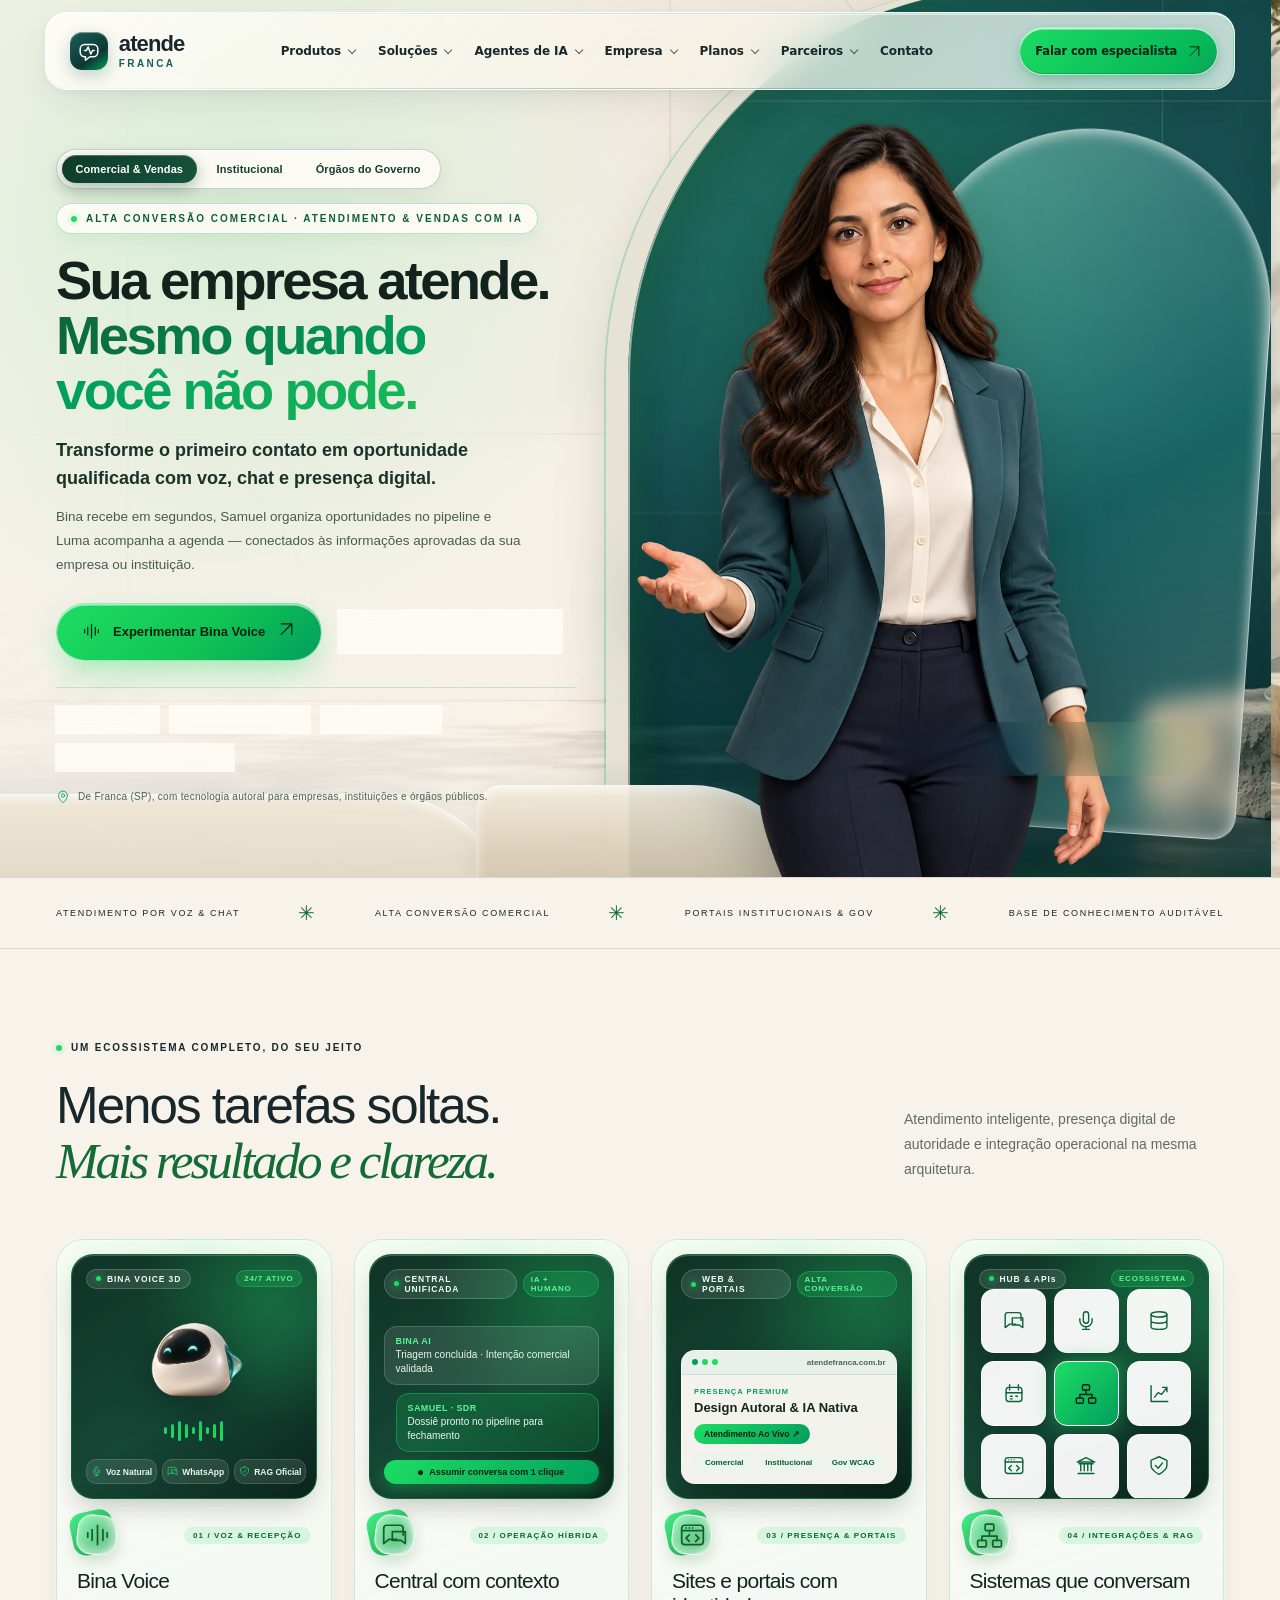
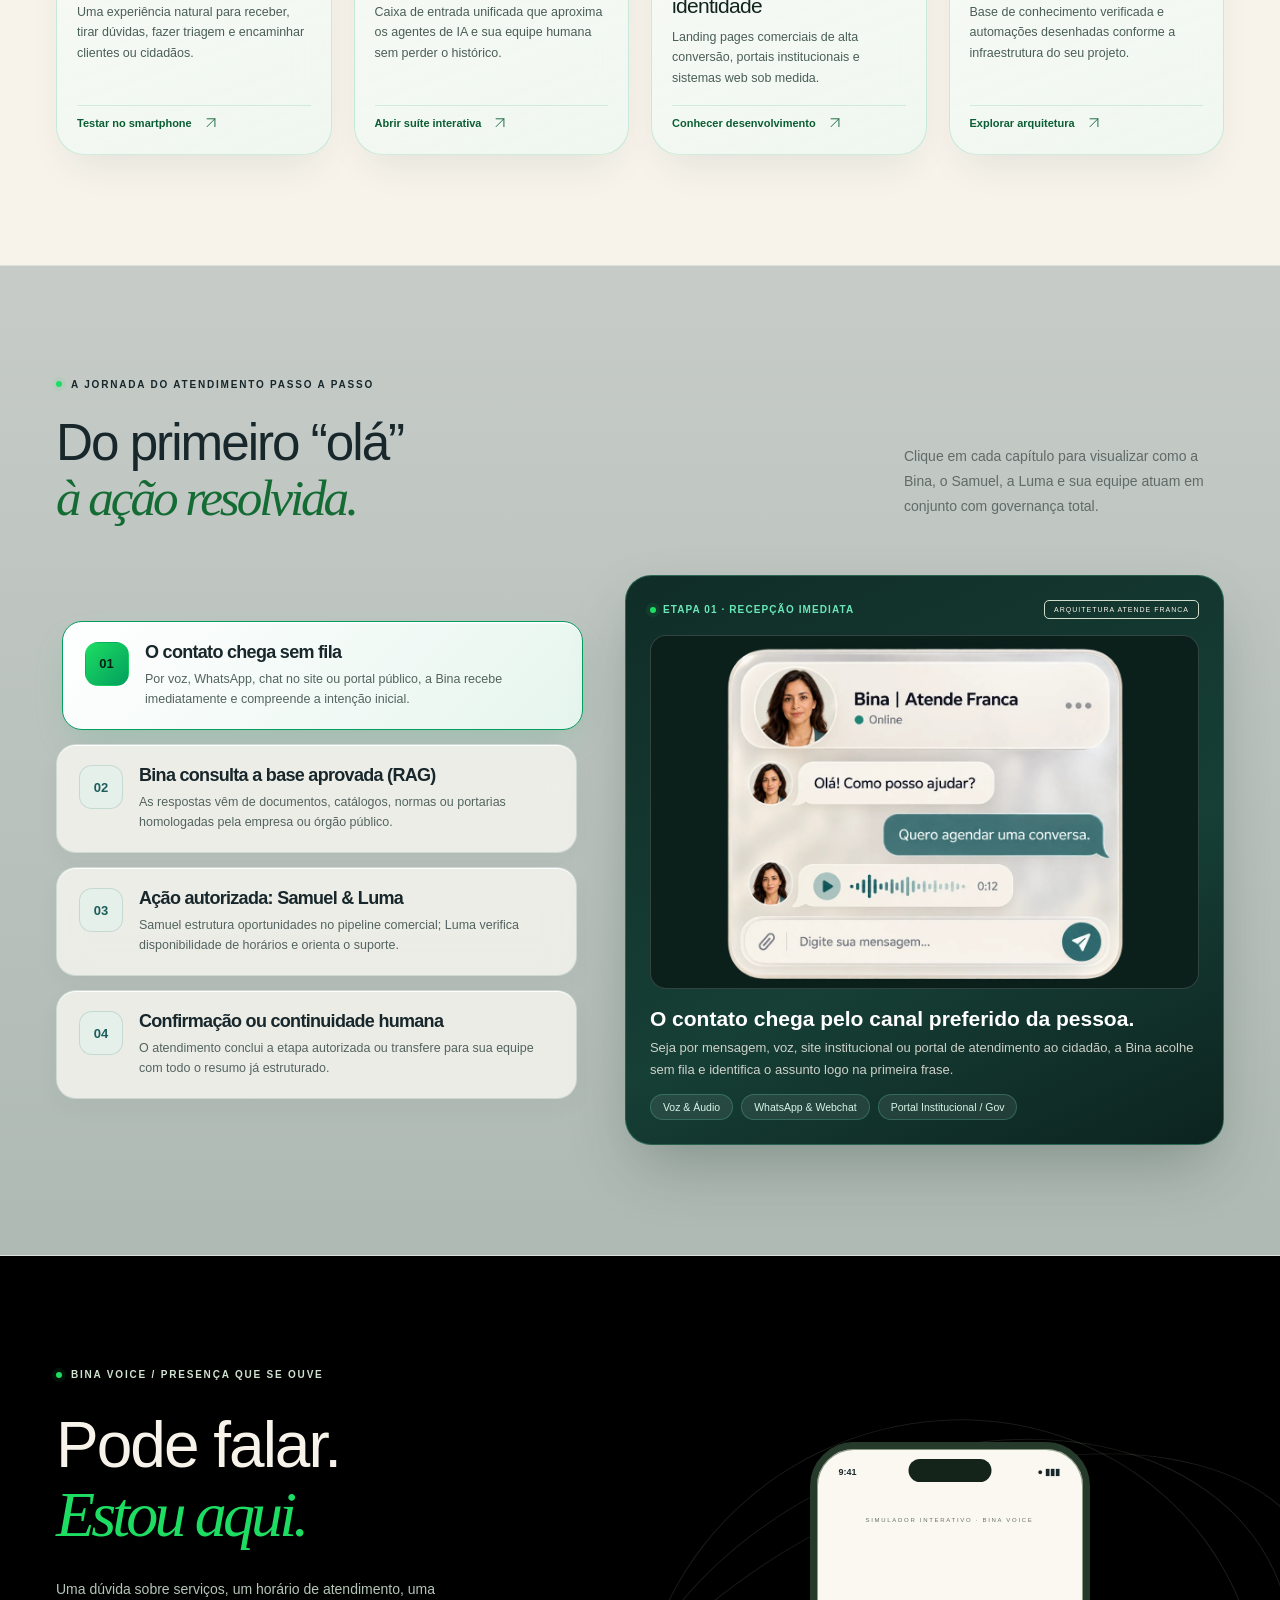
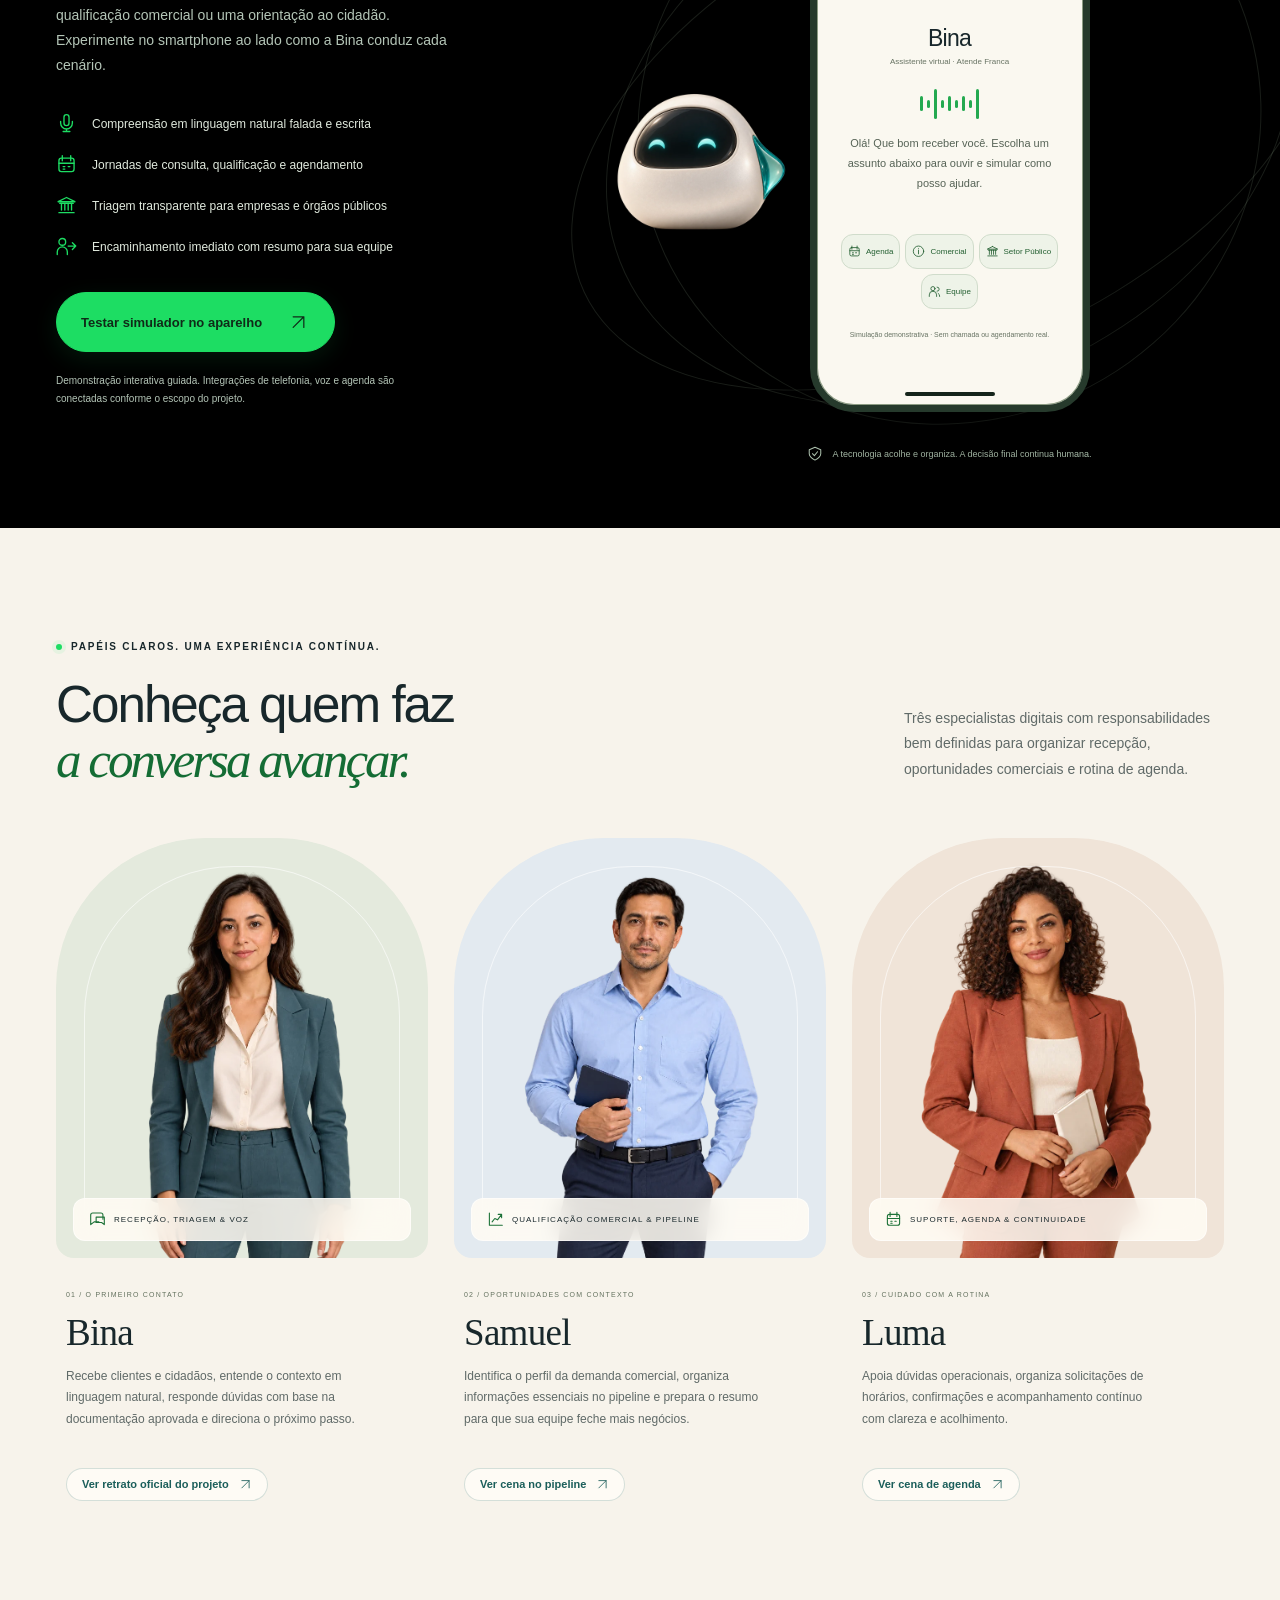
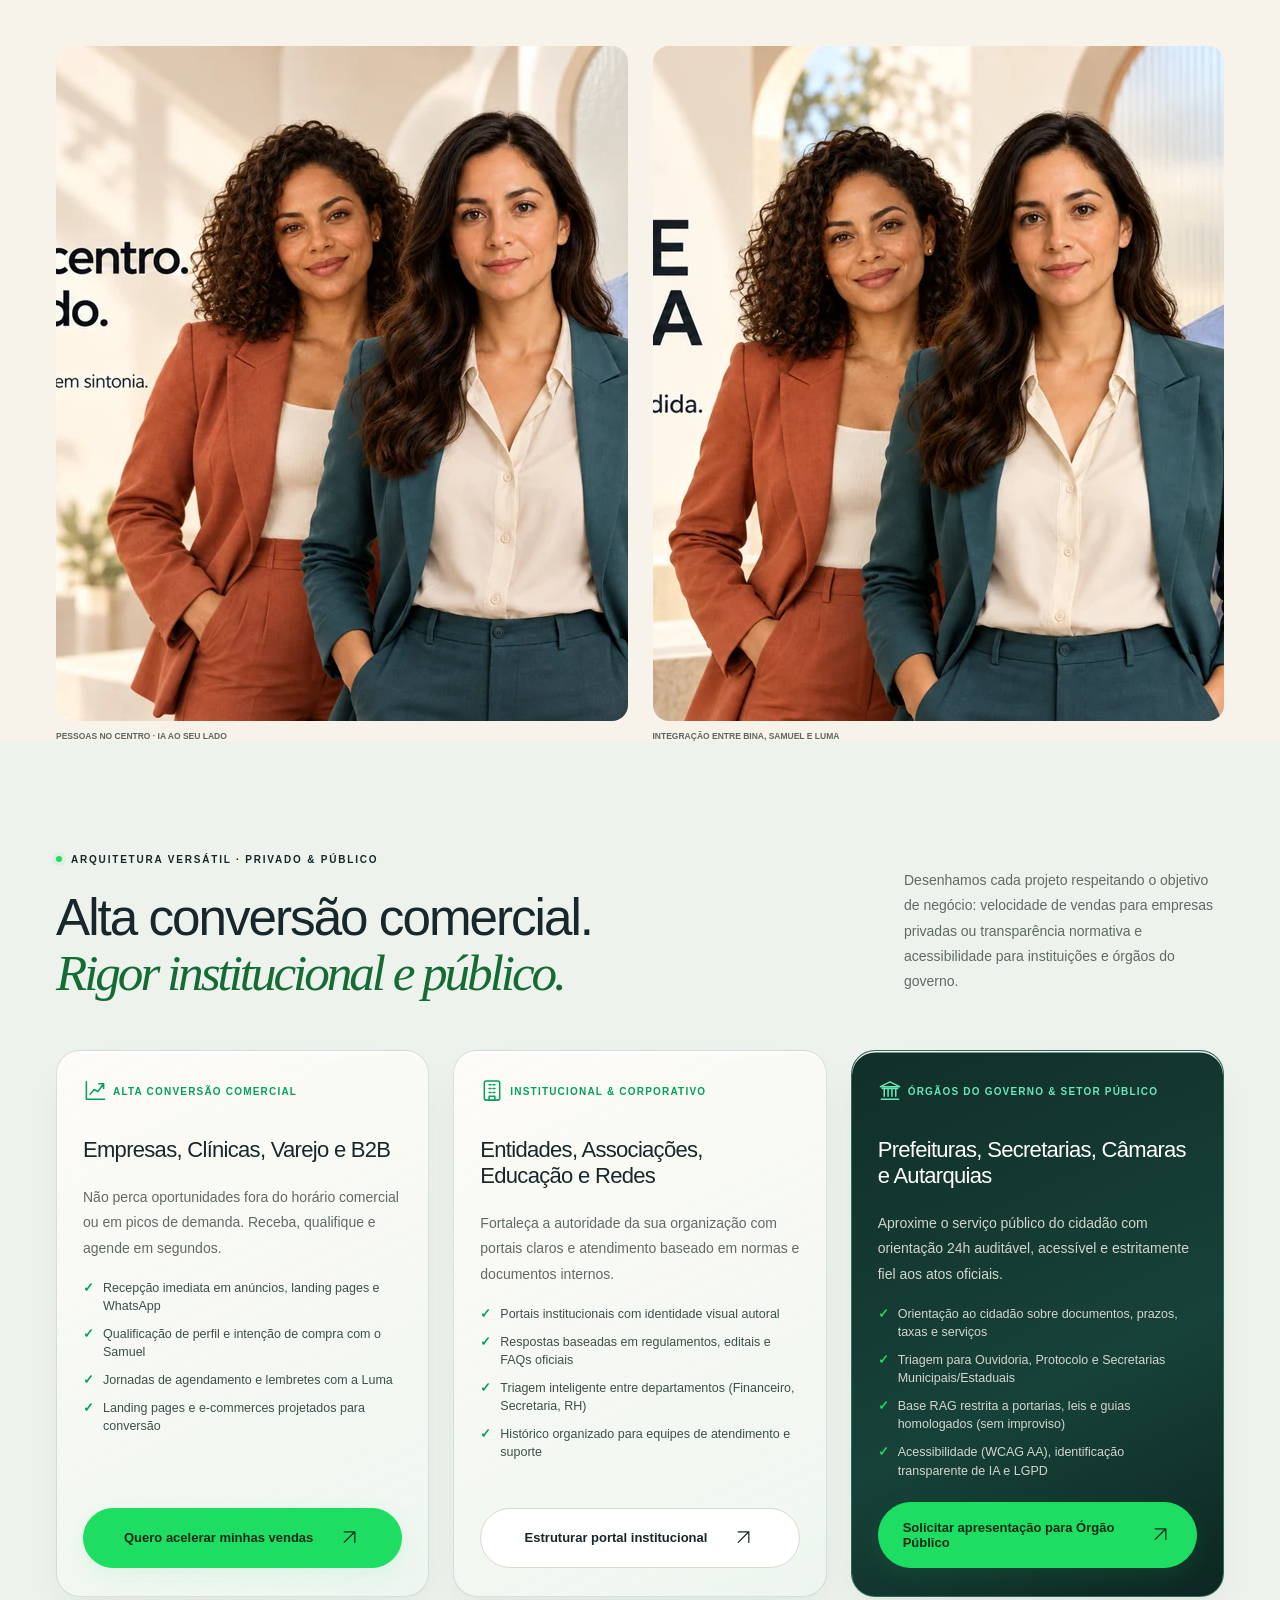
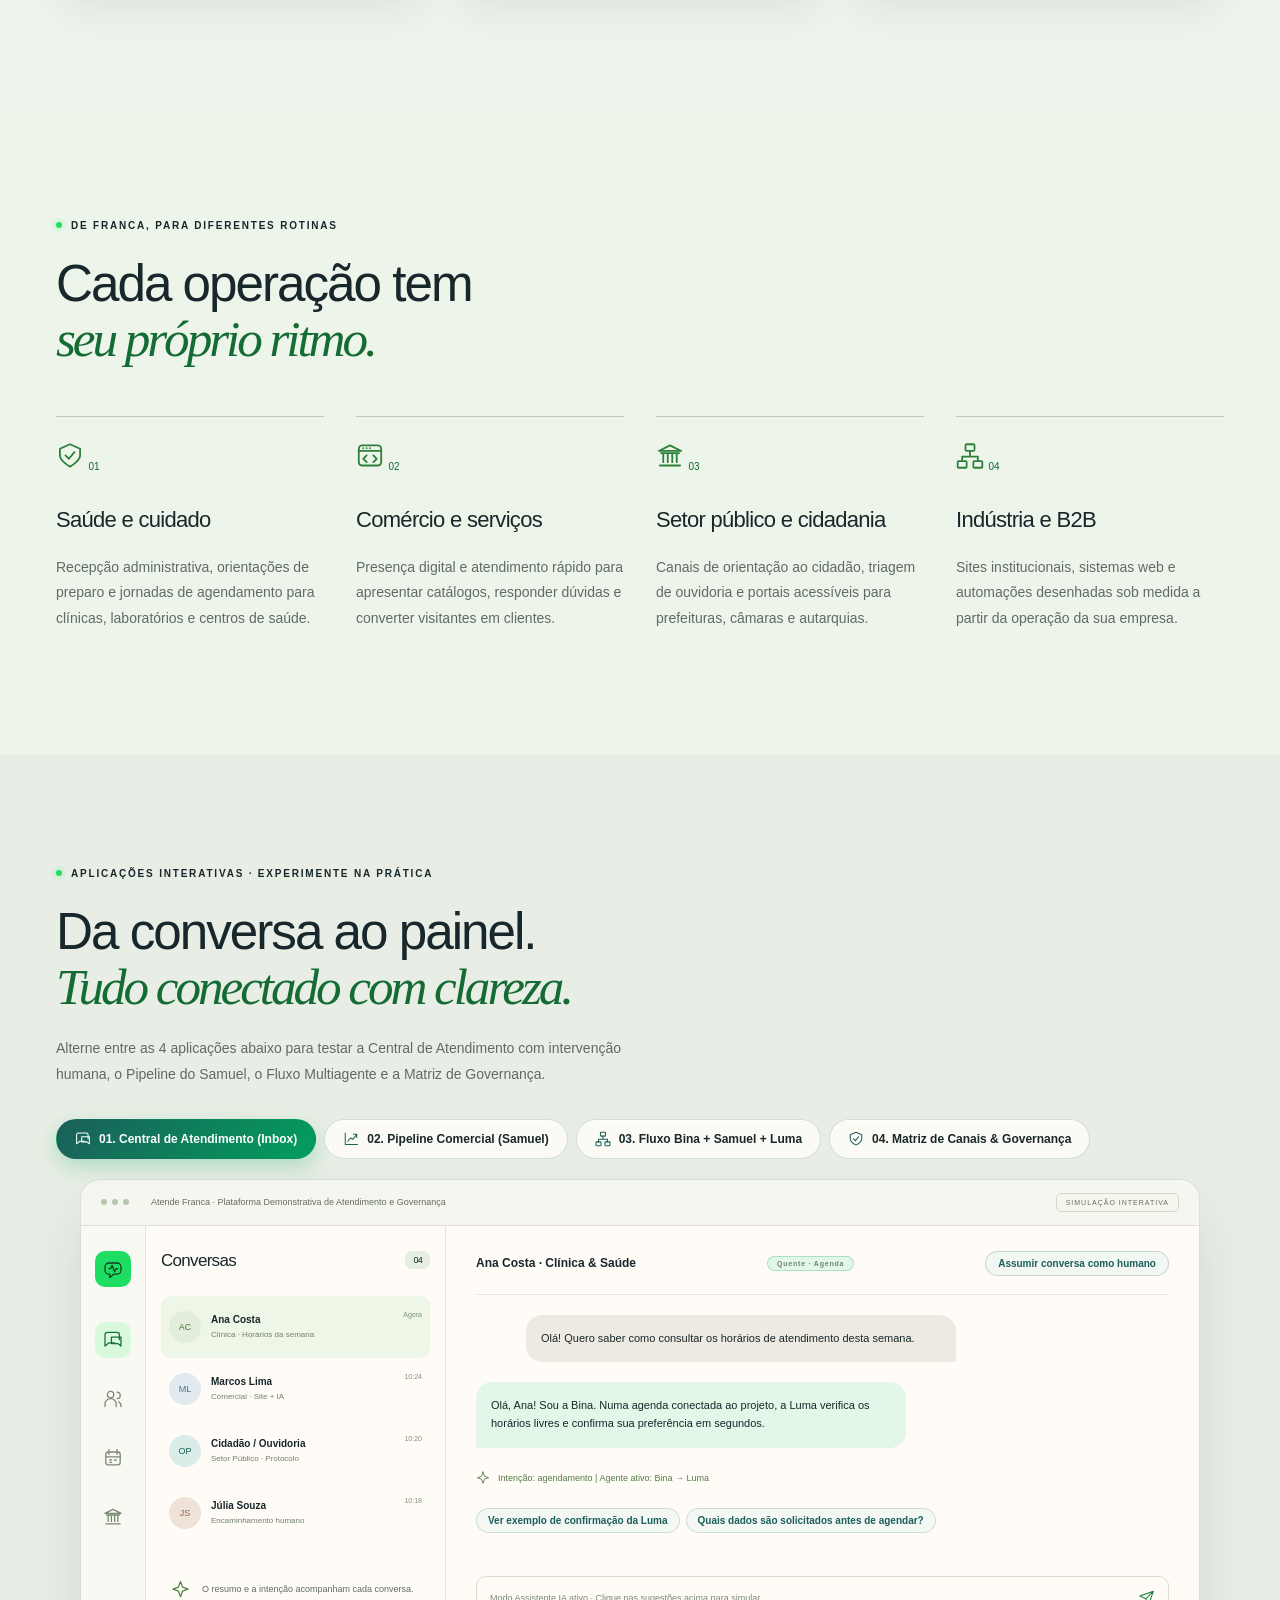
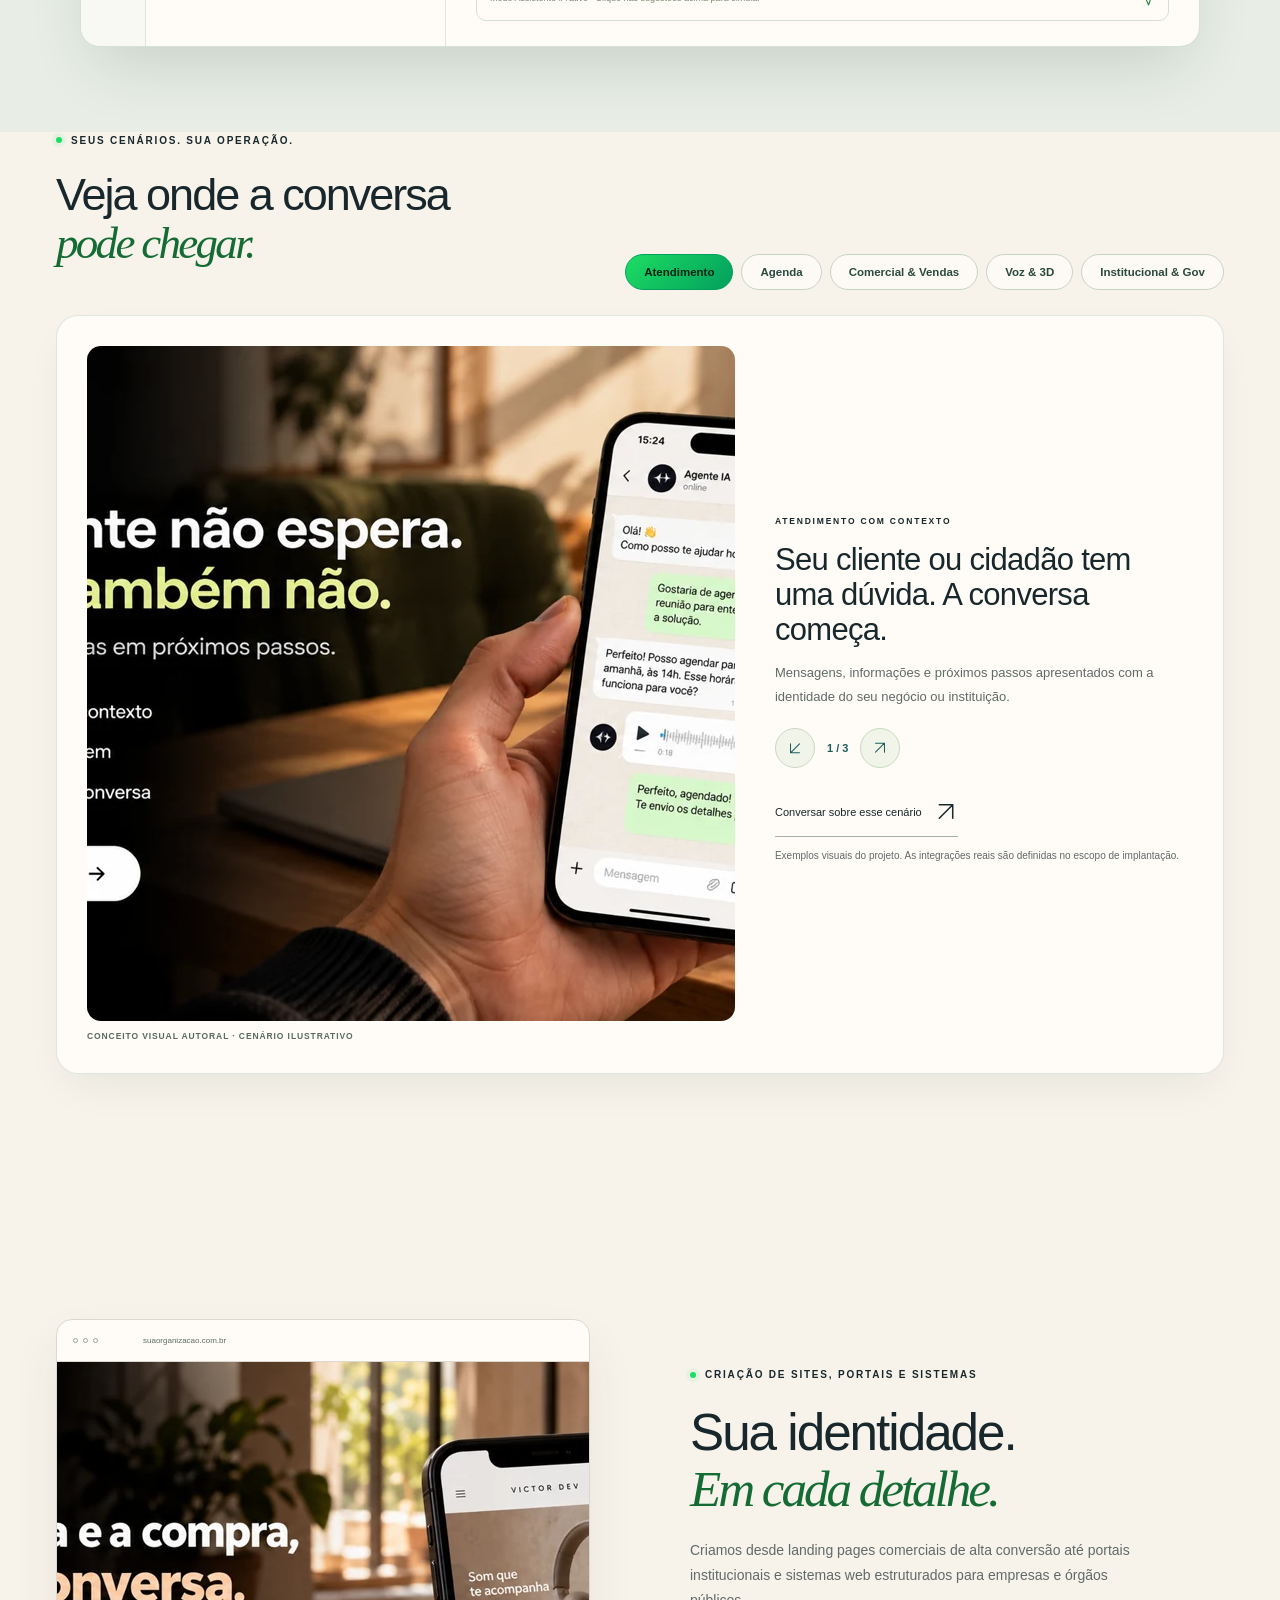
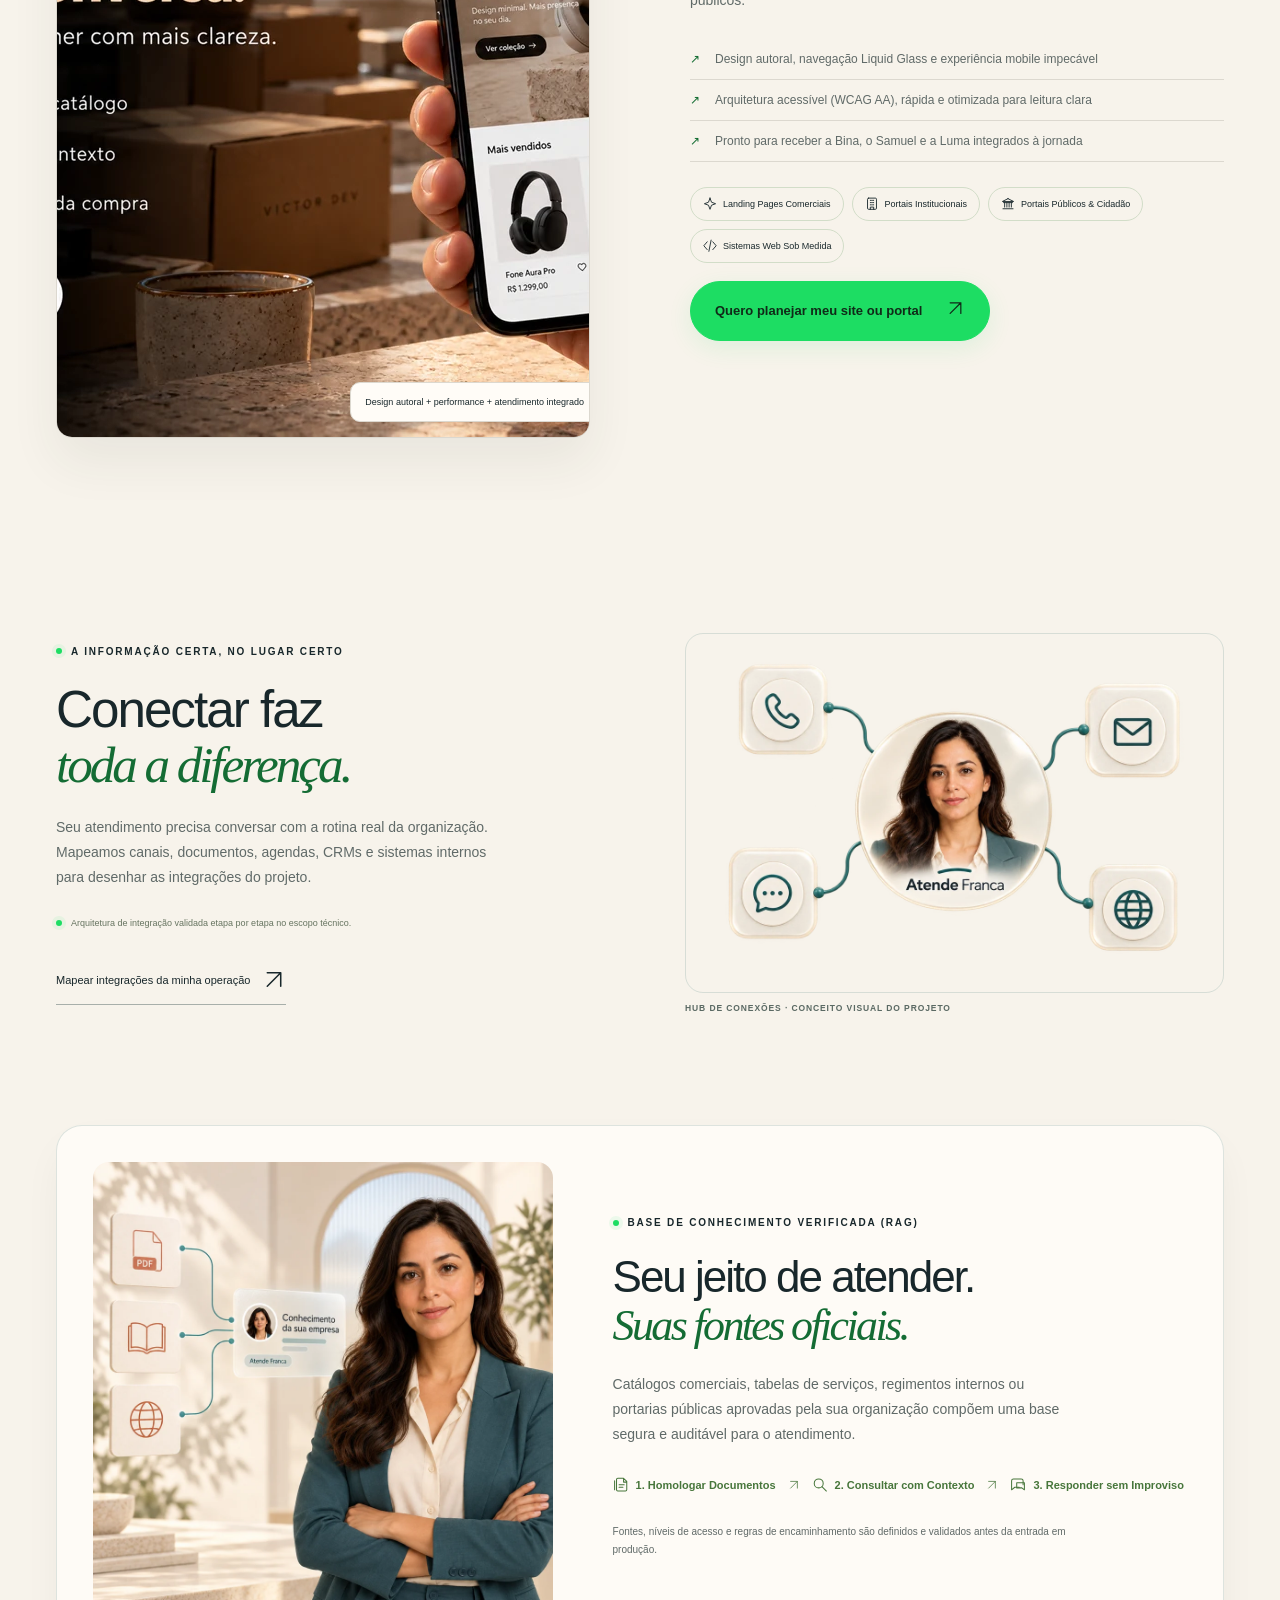
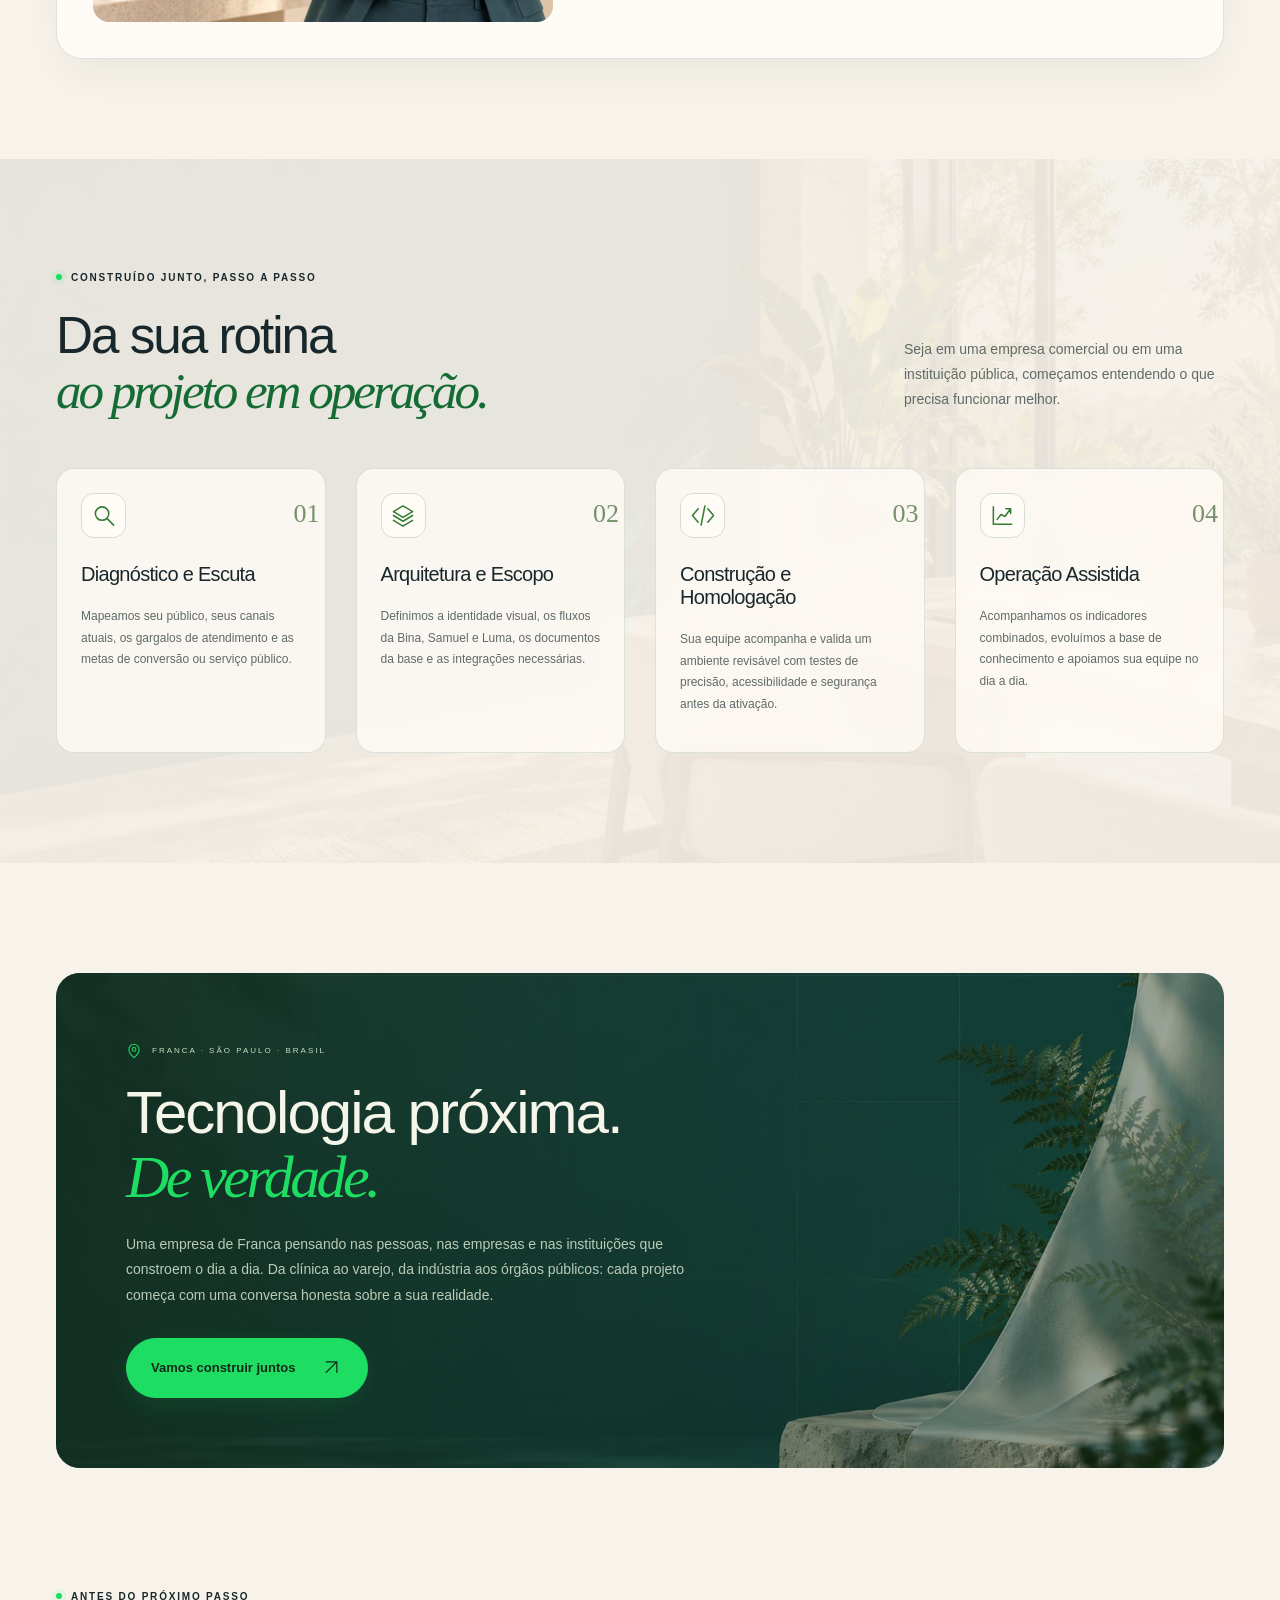
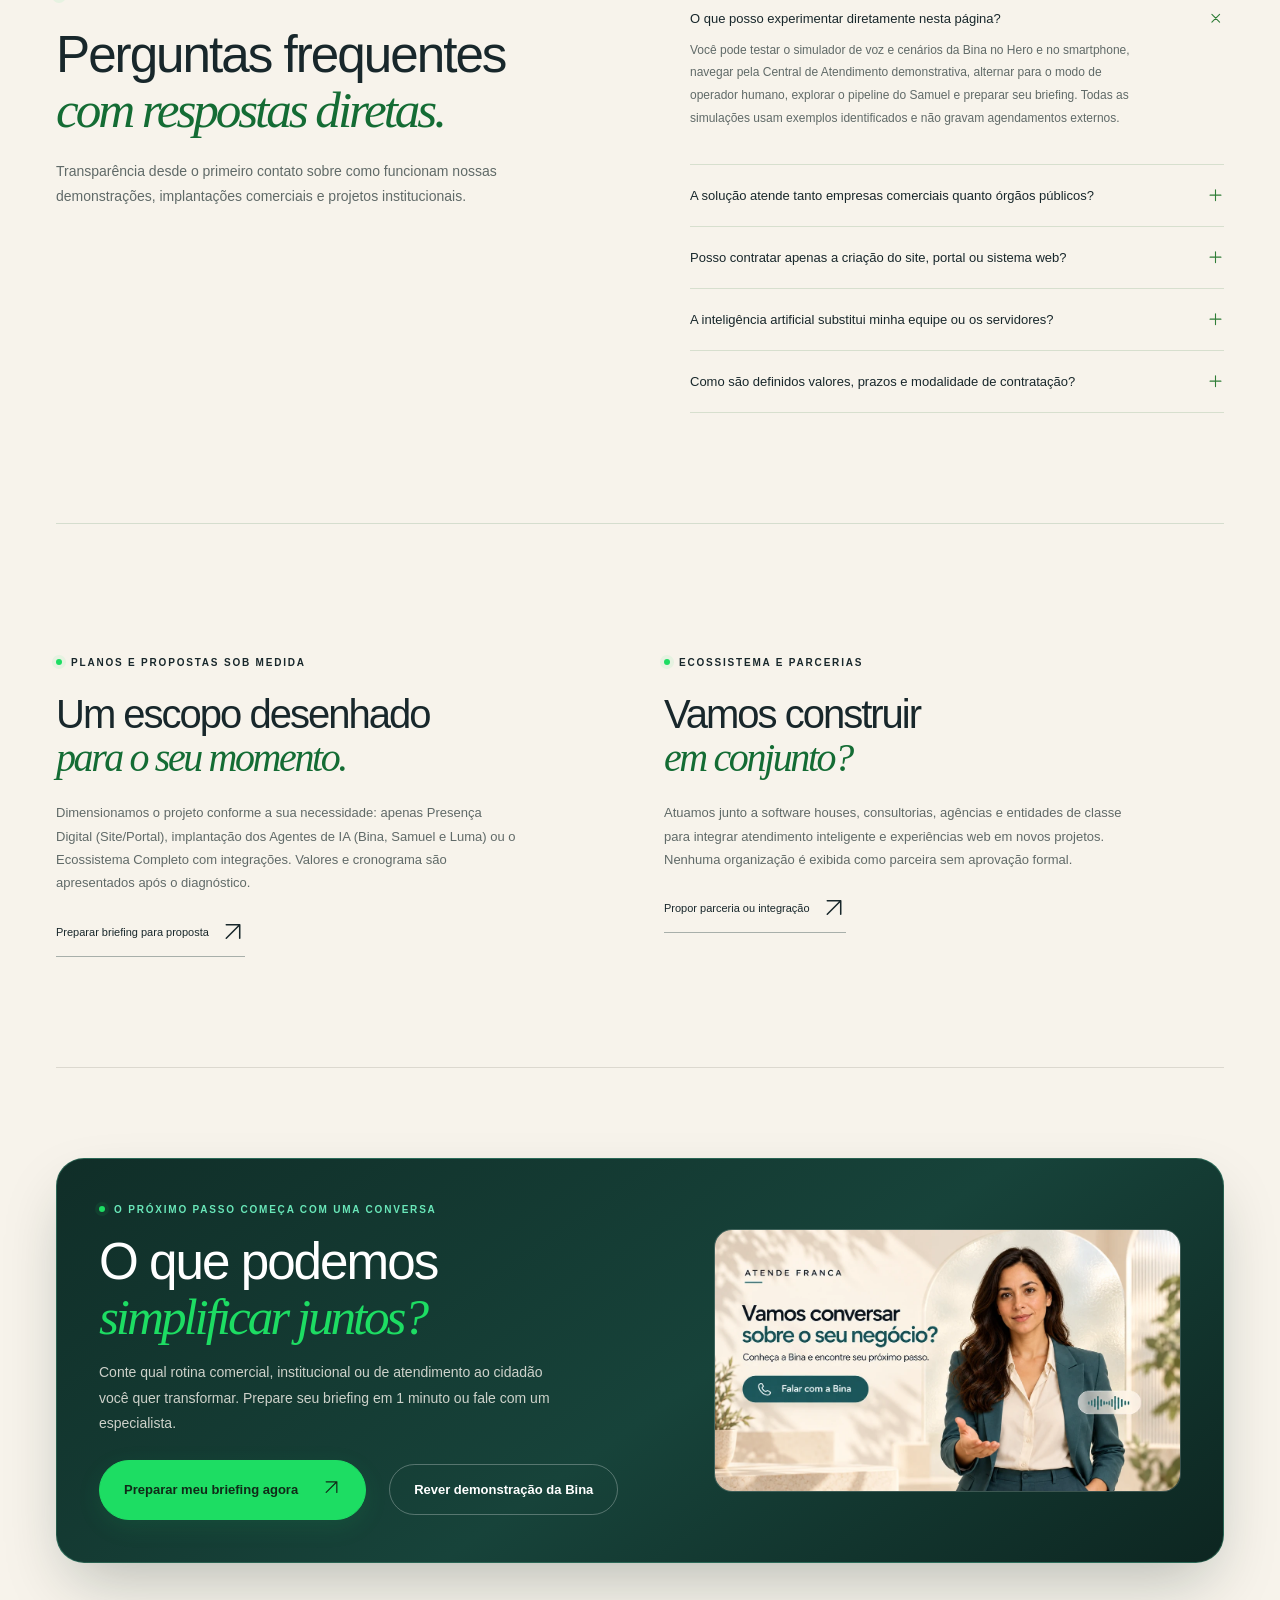
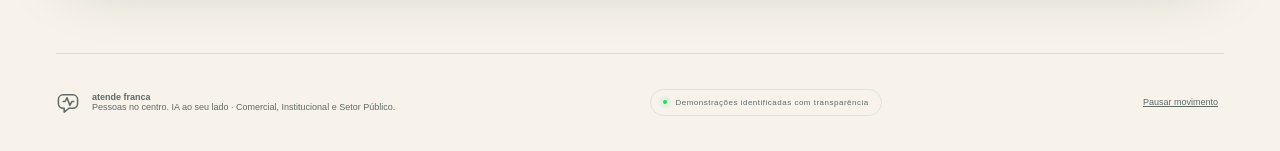
==== commit f04990eb: "feat(ui): integrate 21st.dev Velaris WebGL shader in #bina-voice & #jornada, 1:1 interactive solutio" ====
--- a/site/index.html
+++ b/site/index.html
@@ -13,6 +13,7 @@
   <link rel="stylesheet" href="navigation.css">
   <script defer src="vendor/gsap.min.js"></script>
   <script defer src="vendor/ScrollTrigger.min.js"></script>
+  <script defer src="velaris.js"></script>
   <script defer src="app.js"></script>
   <script defer src="enhancements.js"></script>
   <script defer src="navigation.js"></script>
@@ -529,50 +530,48 @@
         </div>
       </div>
 
-      <!-- 2.5D / 3D STAGE + INTERACTIVE LIQUID GLASS VOICE & CHAT CONSOLE -->
-      <div class="human-stage">
-        <div class="human-backdrop" aria-hidden="true"></div>
+      <!-- 2.5D / 3D STAGE + SLEEK LIQUID GLASS VOICE CAPSULE ("Conheça a voz da Bina") -->
+      <div class="human-stage" id="hero">
+        <div class="human-backdrop" aria-hidden="true">
+          <div class="human-arch-rim" aria-hidden="true"></div>
+        </div>
         <div class="human-glass" aria-hidden="true"></div>
+        <div class="human-pedestal" aria-hidden="true"></div>
 
         <div class="human-portrait-pivot">
           <img class="human-portrait" src="assets/human-hero.webp" width="933" height="1400" alt="Bina, assistente virtual da Atende Franca em ambiente acolhedor" fetchpriority="high">
         </div>
 
-        <div class="human-nameplate">
-          <span class="human-wave" aria-hidden="true"><b></b><b></b><b></b><b></b><b></b><b></b><b></b></span>
-          <span>
-            <strong>Bina · Samuel · Luma</strong>
-            <small>Recepção, Comercial e Agenda integrados</small>
-          </span>
-          <a href="#equipe" aria-label="Conhecer a equipe de agentes"><i data-icon="arrow"></i></a>
-        </div>
-
-        <div class="human-caption">
-          <span class="dot"></span> INTELIGÊNCIA NO ATENDIMENTO.<br>GOVERNANÇA E PROXIMIDADE HUMANA.
-        </div>
-
-        <!-- Interactive Liquid Glass Voice & Chat Widget in Hero -->
-        <aside class="hero-glass-console" id="hero-console" aria-label="Simulador rápido da Bina no Hero">
-          <div class="console-top">
-            <span class="console-status"><span class="dot"></span> <span id="console-status-text">Bina Voice · Simulação Comercial</span></span>
-            <span class="console-badge">DEMO GUIADA</span>
-          </div>
-          <div class="console-wave-box">
-            <button type="button" class="console-mic-btn" id="console-mic-trigger" aria-pressed="false" aria-label="Ouvir simulação de voz da Bina">
-              <i data-icon="wave"></i>
+        <!-- Sleek Liquid Glass Capsule ("Conheça a voz da Bina") + Expandable Interactive Drawer -->
+        <aside class="hero-glass-console" id="hero-console" aria-label="Simulador rápido da voz da Bina no Hero">
+          <div class="hero-voice-pill">
+            <button type="button" class="hero-voice-trigger" id="console-mic-trigger" aria-pressed="false" aria-label="Ouvir a voz da Bina">
+              <span class="console-bars" aria-hidden="true">
+                <b></b><b></b><b></b><b></b><b></b><b></b><b></b>
+              </span>
+              <span class="hero-voice-divider" aria-hidden="true"></span>
+              <span class="hero-voice-label">Conheça a voz da Bina</span>
             </button>
-            <div class="console-bars" aria-hidden="true">
-              <b></b><b></b><b></b><b></b><b></b><b></b><b></b><b></b><b></b><b></b><b></b><b></b>
-            </div>
-          </div>
-          <p class="console-transcript" id="console-transcript" aria-live="polite">
-            “Olá! Sou a Bina. Posso apresentar nossos serviços, registrar seu interesse para o Samuel ou verificar horários com a Luma.”
-          </p>
-          <div class="console-quick-pills" role="group" aria-label="Exemplos rápidos de atendimento">
-            <button type="button" data-console-topic="comercial" aria-pressed="true">Comercial</button>
-            <button type="button" data-console-topic="institucional" aria-pressed="false">Institucional</button>
-            <button type="button" data-console-topic="governo" aria-pressed="false">Cidadão / Gov</button>
-            <button type="button" data-console-topic="agenda" aria-pressed="false">Agenda Luma</button>
+            <button type="button" class="hero-voice-expand" id="console-drawer-toggle" aria-expanded="false" aria-controls="hero-console-drawer" title="Testar simulações por setor">
+              <span class="dot"></span>
+              <span id="console-mode-pill">Demo</span>
+            </button>
+          </div>
+
+          <div class="hero-console-drawer" id="hero-console-drawer" hidden>
+            <div class="console-top">
+              <span class="console-status"><span class="dot"></span> <span id="console-status-text">Bina Voice · Simulação Comercial</span></span>
+              <span class="console-badge">INTERATIVO</span>
+            </div>
+            <p class="console-transcript" id="console-transcript" aria-live="polite">
+              “Olá! Sou a Bina. Posso apresentar nossos serviços, registrar seu interesse para o Samuel ou verificar horários com a Luma.”
+            </p>
+            <div class="console-quick-pills" role="group" aria-label="Exemplos rápidos de atendimento">
+              <button type="button" data-console-topic="comercial" aria-pressed="true">Comercial</button>
+              <button type="button" data-console-topic="institucional" aria-pressed="false">Institucional</button>
+              <button type="button" data-console-topic="governo" aria-pressed="false">Cidadão / Gov</button>
+              <button type="button" data-console-topic="agenda" aria-pressed="false">Agenda Luma</button>
+            </div>
           </div>
         </aside>
       </div>
@@ -588,7 +587,7 @@
     </div>
   </div>
 
-  <!-- ECOSSISTEMA DE SOLUÇÕES (LIQUID GLASS CARDS) -->
+  <!-- ECOSSISTEMA DE SOLUÇÕES (MANTIDO NO BACKGROUND FIXO ORIGINAL #f7f3eb) -->
   <section class="solutions-section wrap section" id="solucoes">
     <div class="section-heading">
       <div>
@@ -599,46 +598,137 @@
     </div>
 
     <div class="solution-grid">
-      <a class="solution-card glow-card" href="#bina-voice">
-        <img class="solution-image" src="assets/voice.webp" width="1200" height="675" alt="Experiência de voz Bina Voice" loading="lazy">
-        <span class="glass-icon"><i data-icon="wave"></i></span>
-        <span class="card-number">01 / VOZ &amp; RECEPÇÃO</span>
-        <h3>Bina Voice</h3>
-        <p>Uma experiência natural para receber, tirar dúvidas, fazer triagem e encaminhar clientes ou cidadãos.</p>
-        <span class="card-link">Testar no smartphone <i data-icon="arrow"></i></span>
+      <!-- Card 01: Bina Voice (1:1 Interactive Liquid Glass Showcase) -->
+      <a class="solution-card glow-card af-interactive-card" href="#bina-voice">
+        <div class="af-card-stage stage-voice" aria-hidden="true">
+          <div class="af-stage-topbar">
+            <span class="af-stage-pill"><span class="dot"></span> BINA VOICE 3D</span>
+            <span class="af-stage-status">24/7 ATIVO</span>
+          </div>
+          <div class="af-voice-orb-wrap">
+            <img class="af-stage-avatar" src="assets/bina-visor-teal.png" width="160" height="160" alt="" loading="lazy">
+            <div class="af-voice-waves">
+              <b></b><b></b><b></b><b></b><b></b><b></b><b></b><b></b><b></b>
+            </div>
+          </div>
+          <div class="af-stage-dock">
+            <span><i data-icon="mic"></i> Voz Natural</span>
+            <span><i data-icon="messages"></i> WhatsApp</span>
+            <span><i data-icon="shield"></i> RAG Oficial</span>
+          </div>
+        </div>
+        <div class="af-card-body">
+          <div class="af-card-meta">
+            <span class="glass-icon"><i data-icon="wave"></i></span>
+            <span class="card-number">01 / VOZ &amp; RECEPÇÃO</span>
+          </div>
+          <h3>Bina Voice</h3>
+          <p>Uma experiência natural para receber, tirar dúvidas, fazer triagem e encaminhar clientes ou cidadãos.</p>
+          <span class="card-link">Testar no smartphone <i data-icon="arrow"></i></span>
+        </div>
       </a>
 
-      <a class="solution-card glow-card" href="#central">
-        <img class="solution-image" src="assets/inbox.webp" width="1200" height="675" alt="Central de atendimento com IA" loading="lazy">
-        <span class="glass-icon"><i data-icon="messages"></i></span>
-        <span class="card-number">02 / OPERAÇÃO HÍBRIDA</span>
-        <h3>Central com contexto</h3>
-        <p>Caixa de entrada unificada que aproxima os agentes de IA e sua equipe humana sem perder o histórico.</p>
-        <span class="card-link">Abrir suíte interativa <i data-icon="arrow"></i></span>
+      <!-- Card 02: Central com Contexto (1:1 Interactive Liquid Glass Showcase) -->
+      <a class="solution-card glow-card af-interactive-card" href="#central">
+        <div class="af-card-stage stage-inbox" aria-hidden="true">
+          <div class="af-stage-topbar">
+            <span class="af-stage-pill"><span class="dot"></span> CENTRAL UNIFICADA</span>
+            <span class="af-stage-status">IA + HUMANO</span>
+          </div>
+          <div class="af-mini-inbox">
+            <div class="af-mini-msg is-ai">
+              <strong>Bina AI</strong>
+              <span>Triagem concluída · Intenção comercial validada</span>
+            </div>
+            <div class="af-mini-msg is-lead">
+              <strong>Samuel · SDR</strong>
+              <span>Dossiê pronto no pipeline para fechamento</span>
+            </div>
+            <div class="af-mini-handoff">
+              <span class="dot"></span> Assumir conversa com 1 clique
+            </div>
+          </div>
+        </div>
+        <div class="af-card-body">
+          <div class="af-card-meta">
+            <span class="glass-icon"><i data-icon="messages"></i></span>
+            <span class="card-number">02 / OPERAÇÃO HÍBRIDA</span>
+          </div>
+          <h3>Central com contexto</h3>
+          <p>Caixa de entrada unificada que aproxima os agentes de IA e sua equipe humana sem perder o histórico.</p>
+          <span class="card-link">Abrir suíte interativa <i data-icon="arrow"></i></span>
+        </div>
       </a>
 
-      <a class="solution-card glow-card" href="#sites">
-        <img class="solution-image" src="assets/commerce.webp" width="1200" height="675" alt="Sites comerciais e portais institucionais" loading="lazy">
-        <span class="glass-icon"><i data-icon="browser"></i></span>
-        <span class="card-number">03 / PRESENÇA &amp; PORTAIS</span>
-        <h3>Sites e portais com identidade</h3>
-        <p>Landing pages comerciais de alta conversão, portais institucionais e sistemas web sob medida.</p>
-        <span class="card-link">Conhecer desenvolvimento <i data-icon="arrow"></i></span>
+      <!-- Card 03: Sites e Portais com Identidade (1:1 Interactive Liquid Glass Showcase) -->
+      <a class="solution-card glow-card af-interactive-card" href="#sites">
+        <div class="af-card-stage stage-sites" aria-hidden="true">
+          <div class="af-stage-topbar">
+            <span class="af-stage-pill"><span class="dot"></span> WEB &amp; PORTAIS</span>
+            <span class="af-stage-status">ALTA CONVERSÃO</span>
+          </div>
+          <div class="af-mini-browser">
+            <div class="af-browser-dots"><i></i><i></i><i></i><span>atendefranca.com.br</span></div>
+            <div class="af-browser-canvas">
+              <div class="af-browser-hero-mock">
+                <small>PRESENÇA PREMIUM</small>
+                <strong>Design Autoral &amp; IA Nativa</strong>
+                <span class="af-mock-cta">Atendimento Ao Vivo ↗</span>
+              </div>
+              <div class="af-browser-metrics">
+                <span>Comercial</span>
+                <span>Institucional</span>
+                <span>Gov WCAG</span>
+              </div>
+            </div>
+          </div>
+        </div>
+        <div class="af-card-body">
+          <div class="af-card-meta">
+            <span class="glass-icon"><i data-icon="browser"></i></span>
+            <span class="card-number">03 / PRESENÇA &amp; PORTAIS</span>
+          </div>
+          <h3>Sites e portais com identidade</h3>
+          <p>Landing pages comerciais de alta conversão, portais institucionais e sistemas web sob medida.</p>
+          <span class="card-link">Conhecer desenvolvimento <i data-icon="arrow"></i></span>
+        </div>
       </a>
 
-      <a class="solution-card glow-card" href="#conexoes">
-        <img class="solution-image" src="assets/integration-reference.webp" width="1200" height="675" alt="Hub de integrações Atende Franca" loading="lazy">
-        <span class="glass-icon"><i data-icon="workflow"></i></span>
-        <span class="card-number">04 / INTEGRAÇÕES &amp; RAG</span>
-        <h3>Sistemas que conversam</h3>
-        <p>Base de conhecimento verificada e automações desenhadas conforme a infraestrutura do seu projeto.</p>
-        <span class="card-link">Explorar arquitetura <i data-icon="arrow"></i></span>
+      <!-- Card 04: Sistemas que Conversam — 3x3 Interactive Logo Matrix from Repass-Ai card1.txt -->
+      <a class="solution-card glow-card af-interactive-card" href="#conexoes">
+        <div class="af-card-stage stage-hub" aria-hidden="true">
+          <div class="af-stage-topbar">
+            <span class="af-stage-pill"><span class="dot"></span> HUB &amp; APIs</span>
+            <span class="af-stage-status">ECOSSISTEMA</span>
+          </div>
+          <div class="af-logos-matrix">
+            <span class="af-logo-tile" title="WhatsApp & Mensagens"><i data-icon="messages"></i></span>
+            <span class="af-logo-tile" title="Voz Natural"><i data-icon="mic"></i></span>
+            <span class="af-logo-tile" title="Base Oficial RAG"><i data-icon="database"></i></span>
+            <span class="af-logo-tile" title="Agenda Luma"><i data-icon="calendar"></i></span>
+            <span class="af-logo-tile is-core" title="Atende Franca Core"><i data-icon="workflow"></i></span>
+            <span class="af-logo-tile" title="Pipeline Samuel"><i data-icon="chart"></i></span>
+            <span class="af-logo-tile" title="Portais & Web"><i data-icon="browser"></i></span>
+            <span class="af-logo-tile" title="Gov & Ouvidoria"><i data-icon="gov"></i></span>
+            <span class="af-logo-tile" title="Segurança & LGPD"><i data-icon="shield"></i></span>
+          </div>
+        </div>
+        <div class="af-card-body">
+          <div class="af-card-meta">
+            <span class="glass-icon"><i data-icon="workflow"></i></span>
+            <span class="card-number">04 / INTEGRAÇÕES &amp; RAG</span>
+          </div>
+          <h3>Sistemas que conversam</h3>
+          <p>Base de conhecimento verificada e automações desenhadas conforme a infraestrutura do seu projeto.</p>
+          <span class="card-link">Explorar arquitetura <i data-icon="arrow"></i></span>
+        </div>
       </a>
     </div>
   </section>
 
-  <!-- SEÇÃO 2 DA DOCUMENTAÇÃO MESTRA: JORNADA INTERATIVA EM 4 CAPÍTULOS -->
-  <section class="journey-scrolly-section section" id="jornada" aria-labelledby="journey-title">
+  <!-- SEÇÃO 2 DA DOCUMENTAÇÃO MESTRA: JORNADA INTERATIVA EM 4 CAPÍTULOS (CAMADA CLARA NO TOPO + VELARIS SUAVE AO FUNDO) -->
+  <section class="journey-scrolly-section section" id="jornada" aria-labelledby="journey-title" data-velaris-section data-velaris-bg="#000000" data-velaris-colors="#86efac,#4ade80,#059669,#000000" data-velaris-speed="1.6" data-velaris-grain="0.25">
+    <div class="journey-frosted-veil" aria-hidden="true"></div>
     <div class="wrap">
       <div class="section-heading">
         <div>
@@ -705,8 +795,8 @@
     </div>
   </section>
 
-  <!-- BINA VOICE — EXPERIÊNCIA 3D NO SMARTPHONE & OCCLUSION CHOREOGRAPHY -->
-  <section class="voice-section" id="bina-voice">
+  <!-- BINA VOICE — EXPERIÊNCIA 3D NO SMARTPHONE COM BACKGROUND VELARIS WEBGL (21ST.DEV) -->
+  <section class="voice-section" id="bina-voice" data-velaris-section data-velaris-bg="#000000" data-velaris-colors="#86efac,#4ade80,#059669,#000000" data-velaris-speed="2.0" data-velaris-grain="0.3">
     <div class="wrap voice-layout section">
       <div class="voice-story">
         <div class="eyebrow"><span class="dot"></span> BINA VOICE / PRESENÇA QUE SE OUVE</div>
--- a/site/commercial.css
+++ b/site/commercial.css
@@ -1,82 +1,150 @@
-/* Commercial direction: human assistant and supplied premium hero reference. */
-.commercial-hero{display:block;min-height:0;padding:0;position:relative;overflow:hidden;background:#f7f3eb url('assets/morning.webp') left center/cover no-repeat;margin-top:-90px;padding-top:105px}
-.commercial-hero:before{content:'';position:absolute;inset:0;background:linear-gradient(90deg,#f7f3ebf7 0%,#f7f3ebe8 38%,#f7f3eb66 68%,#f7f3eb10)}
-.commercial-layout{display:grid;grid-template-columns:52% 48%;min-height:745px;position:relative;align-items:center;gap:0}
-.commercial-hero .hero-copy{position:relative;z-index:3;padding:42px 0 50px;max-width:700px}
-.commercial-hero .eyebrow{font-size:9.5px;letter-spacing:1.8px;line-height:1.8;color:#1b5e5a;background:rgba(255,252,247,0.78);border:1px solid rgba(27,94,90,0.18);padding:6px 14px;border-radius:999px;width:fit-content;backdrop-filter:blur(12px);box-shadow:inset 0 1px 0 #fff}
-.commercial-hero h1{font-size:clamp(44px,4.05vw,64px);line-height:1.03;letter-spacing:-2.6px;margin:22px 0 20px;font-weight:600;color:#18272b}
-.commercial-hero h1 em{font-family:Georgia,'Times New Roman',serif;font-style:italic;font-weight:500;background:linear-gradient(90deg,#1b5e5a 0%,#029f5d 55%,#0e4f3c 100%);-webkit-background-clip:text;-webkit-text-fill-color:transparent;letter-spacing:-2px;white-space:normal}
+/* Commercial direction: WhatsApp vivid green (#1ddd63 / #029f5d), full-bleed layered Hero stage, and 1:1 interactive Liquid Glass Solution Cards. */
+.commercial-hero{display:block;min-height:0;padding:0;position:relative;overflow:hidden;background:#f4f0e5 url('assets/morning.webp') left top/cover no-repeat;margin-top:-102px;padding-top:114px;isolation:isolate}
+.commercial-hero:before{content:'';position:absolute;inset:0;background:radial-gradient(640px circle at 18% 26%,rgba(29,221,99,0.13),transparent 68%),linear-gradient(90deg,rgba(247,243,235,0.92) 0%,rgba(247,243,235,0.78) 38%,rgba(247,243,235,0.18) 62%,rgba(247,243,235,0) 100%);pointer-events:none;z-index:0}
+.commercial-hero:after{content:'';position:absolute;left:-4%;bottom:-48px;width:44%;height:130px;border-radius:0 180px 0 0;background:linear-gradient(180deg,rgba(238,230,214,0.88) 0%,rgba(220,208,187,0.96) 100%);border-top:1.5px solid rgba(255,255,255,0.85);box-shadow:0 -14px 36px rgba(18,39,43,0.06),inset 0 2px 10px rgba(255,255,255,0.8);pointer-events:none;z-index:1}
+.commercial-layout{display:grid;grid-template-columns:50% 50%;min-height:775px;position:relative;align-items:center;gap:0;z-index:2}
+.commercial-hero .hero-copy{position:relative;z-index:3;padding:38px 0 64px;max-width:670px}
+.commercial-hero .eyebrow{font-size:10px;letter-spacing:2px;line-height:1.7;color:#0e5f36;background:rgba(255,252,247,0.84);border:1px solid rgba(2,159,93,0.26);padding:6px 14px;border-radius:999px;width:fit-content;backdrop-filter:blur(12px);box-shadow:inset 0 1px 0 #fff,0 6px 18px rgba(2,159,93,0.08)}
+.commercial-hero h1{font-size:clamp(46px,4.25vw,68px);line-height:1.01;letter-spacing:-2.7px;margin:20px 0 18px;font-weight:700;color:#11231c}
+.commercial-hero h1 em{font-family:inherit;font-style:normal;font-weight:700;background:linear-gradient(95deg,#0d6838 0%,#029f5d 52%,#16b857 100%);-webkit-background-clip:text;-webkit-text-fill-color:transparent;letter-spacing:-2.5px;white-space:normal}
 .commercial-hero h1 em:after{display:none}
-.commercial-hero .intro{font-size:18px;line-height:1.5;font-weight:600;max-width:460px;color:#1f3833;margin-bottom:10px}
-.commercial-hero .description{font-size:14px;line-height:1.78;max-width:470px;color:#51615d}
+.commercial-hero .intro{font-size:18px;line-height:1.52;font-weight:600;max-width:465px;color:#183329;margin-bottom:10px}
+.commercial-hero .description{font-size:13.5px;line-height:1.76;max-width:470px;color:#485c54}
 .commercial-hero .actions{margin-top:26px;gap:16px;flex-wrap:wrap}
-.commercial-hero .primary{font-size:12.5px;padding:16px 22px;gap:12px}
-.commercial-hero .primary>[data-icon]{width:19px;height:19px}
-.commercial-hero .text-link{font-size:12px;white-space:nowrap;border:1px solid rgba(27,94,90,0.22);background:rgba(255,252,247,0.74);backdrop-filter:blur(12px);padding:14px 20px;border-radius:999px;font-weight:600;color:#18272b;box-shadow:inset 0 1px 0 #fff;transition:all .2s ease}
-.commercial-hero .text-link:hover{background:#fff;border-color:#029f5d;color:#0d4a3e;transform:translateY(-1px)}
-.commercial-channels{display:flex;gap:12px;flex-wrap:wrap;align-items:center;margin-top:28px;padding-top:20px;border-top:1px solid #cfd5c490;max-width:500px}
-.commercial-channels>span{font-size:10.5px;font-weight:600;display:inline-flex;align-items:center;gap:7px;color:#1f3d37;padding:7px 12px;border-radius:999px;background:rgba(255,252,247,0.72);border:1px solid rgba(27,94,90,0.14);box-shadow:inset 0 1px 0 rgba(255,255,255,0.9);backdrop-filter:blur(8px)}
-.commercial-channels [data-icon]{width:15px;height:15px;color:#029f5d}
-.commercial-hero .hero-footnote{font-size:10px;letter-spacing:.3px;margin-top:20px;color:#5a6964;gap:8px}
+.commercial-hero .primary{font-size:13px;padding:16px 25px;gap:12px;background:linear-gradient(135deg,#1ddd63 0%,#12c453 55%,#029f5d 100%);border:1px solid rgba(255,255,255,0.55);color:#062112;font-weight:700;box-shadow:inset 0 1.5px 0 rgba(255,255,255,0.65),0 14px 32px -6px rgba(29,221,99,0.42)}
+.commercial-hero .primary:hover{background:linear-gradient(135deg,#38eb79 0%,#1ddd63 60%,#05b368 100%);border-color:#fff;color:#04190d;transform:translateY(-2px);box-shadow:inset 0 1.5px 0 #fff,0 18px 38px -6px rgba(29,221,99,0.55)}
+.commercial-hero .primary>[data-icon]{width:19px;height:19px;color:#062112}
+.commercial-hero .text-link{font-size:12.5px;white-space:nowrap;border:1px solid rgba(2,159,93,0.28);background:rgba(255,252,247,0.82);backdrop-filter:blur(12px);padding:14px 20px;border-radius:999px;font-weight:700;color:#0d5230;box-shadow:inset 0 1px 0 #fff;transition:all .2s ease}
+.commercial-hero .text-link:hover{background:#fff;border-color:#1ddd63;color:#07361e;transform:translateY(-1px);box-shadow:0 10px 24px rgba(2,159,93,0.12)}
+.commercial-channels{display:flex;gap:10px;flex-wrap:wrap;align-items:center;margin-top:26px;padding-top:18px;border-top:1px solid rgba(2,159,93,0.18);max-width:520px}
+.commercial-channels>span{font-size:10.5px;font-weight:600;display:inline-flex;align-items:center;gap:7px;color:#153628;padding:6px 12px;border-radius:999px;background:rgba(255,252,247,0.82);border:1px solid rgba(2,159,93,0.18);box-shadow:inset 0 1px 0 rgba(255,255,255,0.95);backdrop-filter:blur(8px)}
+.commercial-channels [data-icon]{width:14px;height:14px;color:#029f5d}
+.commercial-hero .hero-footnote{font-size:10px;letter-spacing:.3px;margin-top:18px;color:#4f635b;gap:8px}
 .commercial-hero .hero-footnote [data-icon]{width:14px;height:14px;color:#029f5d}
 
-/* Audience Mode Switcher in Hero (Comercial / Institucional / Órgãos Públicos) */
-.hero-mode-switcher{display:inline-flex;flex-wrap:wrap;gap:6px;padding:5px;border-radius:999px;background:rgba(255,252,247,0.78);border:1px solid rgba(27,94,90,0.16);box-shadow:inset 0 1px 0 #fff,0 6px 18px rgba(18,39,43,0.06);backdrop-filter:blur(14px);margin-bottom:14px}
-.hero-mode-btn{border:0;background:transparent;padding:8px 14px;border-radius:999px;font-size:11px;font-weight:700;color:#4e605c;cursor:pointer;display:inline-flex;align-items:center;gap:6px;transition:all .2s ease}
-.hero-mode-btn:hover{color:#18272b}
-.hero-mode-btn[aria-pressed="true"]{background:linear-gradient(135deg,#1b5e5a 0%,#029f5d 100%);color:#fff;box-shadow:0 4px 12px rgba(2,159,93,0.28)}
-
-.human-stage{position:relative;align-self:stretch;min-height:745px;isolation:isolate;perspective:1200px}
-.human-backdrop{position:absolute;left:6%;top:0;bottom:0;right:calc((1320px - 100vw)/2);min-width:100%;border-radius:210px 0 0 28px;background:#163c2b url('assets/botanical.webp') center/cover no-repeat;overflow:hidden;z-index:-3;box-shadow:0 28px 70px rgba(14,42,36,0.22)}
-.human-backdrop:before{content:'';position:absolute;inset:0;background:linear-gradient(180deg,#143b1e55,#163c2b00 50%,#0b2b1d45);mix-blend-mode:multiply}
-.human-glass{position:absolute;left:26%;right:-4%;top:70px;bottom:-10px;border-radius:180px 180px 0 0;background:linear-gradient(135deg,rgba(255,255,245,0.22),rgba(255,255,245,0.04));border:1px solid rgba(234,249,220,0.45);box-shadow:inset 0 1.5px 0 rgba(255,255,255,0.55);backdrop-filter:blur(8px);z-index:-2;transform:rotate(6deg)}
+/* Audience Mode Switcher in Hero (WhatsApp Emerald & Liquid Glass) */
+.hero-mode-switcher{display:inline-flex;flex-wrap:wrap;gap:5px;padding:5px;border-radius:999px;background:rgba(255,252,247,0.82);border:1px solid rgba(2,159,93,0.22);box-shadow:inset 0 1px 0 rgba(255,255,255,0.95),0 8px 22px rgba(15,52,36,0.07);backdrop-filter:blur(16px);margin-bottom:14px}
+.hero-mode-btn{border:0;background:transparent;padding:8px 14px;border-radius:999px;font-size:11px;font-weight:700;letter-spacing:.1px;color:#3f594e;cursor:pointer;display:inline-flex;align-items:center;gap:6px;transition:all .22s ease}
+.hero-mode-btn:hover{color:#0b2e1d;background:rgba(255,255,255,0.65)}
+.hero-mode-btn[aria-pressed="true"]{background:linear-gradient(135deg,#1ddd63 0%,#029f5d 100%);color:#062112;box-shadow:inset 0 1px 0 rgba(255,255,255,0.5),0 4px 14px rgba(29,221,99,0.34)}
+
+/* 3D / 4D Full-Bleed Architectural Stage with Layered Depth & Overlays */
+.human-stage{position:relative;align-self:stretch;min-height:775px;isolation:isolate;perspective:1200px}
+.human-backdrop{position:absolute;left:-2%;top:-114px;bottom:0;right:calc((1320px - 100vw)/2 - 32px);min-width:110%;border-radius:390px 0 0 0;background:#113d34 url('assets/botanical.webp') center top/cover no-repeat;overflow:hidden;z-index:-3;box-shadow:-22px 0 0 0 rgba(235,229,216,0.92),-24px 0 0 0 rgba(2,159,93,0.22),inset 18px 0 42px rgba(7,28,22,0.38),0 28px 70px rgba(10,38,29,0.26)}
+.human-backdrop:before{content:'';position:absolute;inset:0;background:radial-gradient(520px circle at 38% 28%,rgba(29,221,99,0.18),transparent 65%),linear-gradient(180deg,rgba(12,48,38,0.18) 0%,rgba(17,61,52,0) 48%,rgba(7,29,23,0.44) 100%)}
+.human-arch-rim{position:absolute;inset:0;border-radius:inherit;border-left:2px solid rgba(255,255,255,0.55);box-shadow:inset 12px 0 24px rgba(29,221,99,0.12);pointer-events:none}
+.human-glass{position:absolute;left:44%;right:-6%;top:26px;bottom:48px;border-radius:200px 200px 26px 26px;background:linear-gradient(145deg,rgba(235,250,242,0.36) 0%,rgba(190,230,210,0.12) 55%,rgba(255,255,255,0.24) 100%);border:1.5px solid rgba(255,255,255,0.64);box-shadow:inset 0 2px 14px rgba(255,255,255,0.7),-18px 24px 48px rgba(8,29,24,0.26);backdrop-filter:blur(12px) saturate(150%);-webkit-backdrop-filter:blur(12px) saturate(150%);z-index:-2;transform:rotate(4deg)}
+.human-pedestal{position:absolute;left:-28%;bottom:-32px;width:58%;height:124px;border-radius:28px 130px 0 0;background:linear-gradient(180deg,#f1eadb 0%,#e0d4bf 42%,#cbbba2 100%);border-top:1.5px solid rgba(255,255,255,0.9);box-shadow:0 -10px 30px rgba(18,39,33,0.08),inset 0 3px 12px rgba(255,255,255,0.8);z-index:-1;opacity:.94;pointer-events:none}
 .human-portrait-pivot{position:absolute;inset:0;z-index:1;pointer-events:none}
-.human-portrait{position:absolute;height:103%;width:auto;max-width:none;bottom:-6%;left:-10%;object-fit:contain;filter:drop-shadow(0 22px 28px rgba(10,36,28,0.28))}
-
-/* Floating Liquid Glass Interactive Hero Widget */
-.hero-glass-console{position:absolute;right:0;bottom:8%;width:min(335px,92%);z-index:4;padding:18px;border-radius:22px;background:linear-gradient(145deg,rgba(255,253,249,0.88) 0%,rgba(240,248,243,0.82) 100%);border:1px solid rgba(255,255,255,0.86);box-shadow:inset 0 1.5px 0 #fff,0 24px 55px -12px rgba(11,36,30,0.28);backdrop-filter:blur(22px) saturate(180%);-webkit-backdrop-filter:blur(22px) saturate(180%);transition:transform .28s ease,box-shadow .28s ease}
-.hero-glass-console:hover{transform:translateY(-3px)}
-.console-top{display:flex;align-items:center;justify-content:space-between;gap:8px;margin-bottom:10px}
-.console-status{display:inline-flex;align-items:center;gap:6px;font-size:9.5px;font-weight:700;letter-spacing:.9px;text-transform:uppercase;color:#1b5e5a}
-.console-badge{font-size:8.5px;font-weight:700;padding:3px 8px;border-radius:99px;background:rgba(2,159,93,0.14);color:#0b623c;border:1px solid rgba(2,159,93,0.25)}
-.console-wave-box{display:flex;align-items:center;gap:12px;padding:10px 12px;border-radius:14px;background:rgba(255,255,255,0.75);border:1px solid rgba(27,94,90,0.12)}
-.console-mic-btn{width:40px;height:40px;border-radius:50%;border:0;background:linear-gradient(135deg,#1ddd63,#029f5d);color:#072315;display:inline-flex;align-items:center;justify-content:center;flex-shrink:0;box-shadow:0 6px 16px rgba(2,159,93,0.35);transition:transform .2s ease}
-.console-mic-btn:hover{transform:scale(1.06)}
-.console-mic-btn[aria-pressed="true"]{background:linear-gradient(135deg,#1b5e5a,#0d3832);color:#fff;animation:pulseRing 1.4s infinite}
-@keyframes pulseRing{0%{box-shadow:0 0 0 0 rgba(29,221,99,0.55)}70%{box-shadow:0 0 0 12px rgba(29,221,99,0)}100%{box-shadow:0 0 0 0 rgba(29,221,99,0)}}
-.console-bars{display:flex;align-items:center;gap:3px;height:26px;flex:1}
-.console-bars b{flex:1;height:8px;border-radius:99px;background:linear-gradient(180deg,#1ddd63,#1b5e5a);transition:height .18s ease}
-.console-bars b:nth-child(2n){height:16px}
-.console-bars b:nth-child(3n){height:22px}
-.hero-glass-console.is-speaking .console-bars b{animation:barDance .55s ease-in-out infinite alternate}
+.human-portrait{position:absolute;height:105%;width:auto;max-width:none;bottom:-5%;left:-6%;object-fit:contain;filter:drop-shadow(0 26px 38px rgba(7,28,22,0.34))}
+
+/* Sleek Liquid Glass Capsule ("Conheça a voz da Bina") with WhatsApp Emerald Pulse */
+.hero-glass-console{position:absolute;right:2%;bottom:13%;z-index:4;display:flex;flex-direction:column;align-items:flex-end;gap:10px;max-width:min(370px,92%)}
+.hero-voice-pill{display:inline-flex;align-items:center;gap:8px;padding:8px 10px 8px 18px;border-radius:999px;background:linear-gradient(135deg,rgba(248,252,249,0.88) 0%,rgba(228,243,234,0.78) 100%);border:1.5px solid rgba(255,255,255,0.92);box-shadow:inset 0 1.5px 0 #fff,0 22px 48px -10px rgba(7,29,22,0.38);backdrop-filter:blur(22px) saturate(180%);-webkit-backdrop-filter:blur(22px) saturate(180%);transition:transform .26s cubic-bezier(.22,1,.36,1),box-shadow .26s ease}
+.hero-voice-pill:hover{transform:translateY(-2px);box-shadow:inset 0 1.5px 0 #fff,0 26px 54px -10px rgba(2,159,93,0.36)}
+.hero-voice-trigger{border:0;background:transparent;padding:6px 10px 6px 2px;display:inline-flex;align-items:center;gap:14px;color:#0e291e;cursor:pointer;border-radius:999px}
+.hero-voice-divider{width:1px;height:22px;background:rgba(2,159,93,0.28);display:inline-block}
+.hero-voice-label{font-size:13.5px;font-weight:700;letter-spacing:-.2px;color:#0f291e;white-space:nowrap}
+.hero-voice-expand{border:1px solid rgba(2,159,93,0.35);background:linear-gradient(135deg,#1ddd63 0%,#029f5d 100%);padding:7px 12px;border-radius:999px;font-size:10px;font-weight:800;letter-spacing:.5px;text-transform:uppercase;color:#062112;display:inline-flex;align-items:center;gap:6px;cursor:pointer;box-shadow:0 4px 12px rgba(29,221,99,0.3);transition:all .2s ease}
+.hero-voice-expand:hover,.hero-voice-expand[aria-expanded="true"]{background:linear-gradient(135deg,#38eb79 0%,#05b368 100%);transform:scale(1.03)}
+.hero-voice-expand .dot{width:5px;height:5px;background:#062112;box-shadow:none}
+.console-bars{display:inline-flex;align-items:center;gap:3.5px;height:24px}
+.console-bars b{width:3px;height:8px;border-radius:99px;background:linear-gradient(180deg,#1ddd63,#029f5d);transition:height .18s ease}
+.console-bars b:nth-child(2),.console-bars b:nth-child(6){height:14px}
+.console-bars b:nth-child(3),.console-bars b:nth-child(5){height:20px}
+.console-bars b:nth-child(4){height:24px}
+.hero-glass-console.is-speaking .console-bars b{animation:barDance .5s ease-in-out infinite alternate}
 .hero-glass-console.is-speaking .console-bars b:nth-child(2n){animation-delay:.12s}
 .hero-glass-console.is-speaking .console-bars b:nth-child(3n){animation-delay:.24s}
-@keyframes barDance{from{height:6px}to{height:25px}}
-.console-transcript{font-size:11.5px;line-height:1.55;color:#18272b;margin:10px 0;min-height:48px}
+@keyframes barDance{from{height:6px}to{height:24px}}
+
+/* Expandable Interactive Drawer for Quick Voice & Sector Simulation */
+.hero-console-drawer{width:min(345px,90vw);padding:16px 18px;border-radius:22px;background:linear-gradient(145deg,rgba(255,253,249,0.95) 0%,rgba(238,249,242,0.92) 100%);border:1px solid rgba(255,255,255,0.94);box-shadow:inset 0 1.5px 0 #fff,0 24px 55px -12px rgba(9,32,25,0.36);backdrop-filter:blur(22px) saturate(180%);-webkit-backdrop-filter:blur(22px) saturate(180%);animation:drawerFadeIn .22s cubic-bezier(.22,1,.36,1)}
+.hero-console-drawer[hidden]{display:none!important}
+@keyframes drawerFadeIn{from{opacity:0;transform:translateY(6px) scale(.98)}to{opacity:1;transform:translateY(0) scale(1)}}
+.console-top{display:flex;align-items:center;justify-content:space-between;gap:8px;margin-bottom:8px}
+.console-status{display:inline-flex;align-items:center;gap:6px;font-size:9.5px;font-weight:700;letter-spacing:.9px;text-transform:uppercase;color:#0d6338}
+.console-badge{font-size:8.5px;font-weight:700;padding:3px 8px;border-radius:99px;background:rgba(29,221,99,0.18);color:#084d2a;border:1px solid rgba(2,159,93,0.3)}
+.console-transcript{font-size:11.5px;line-height:1.55;color:#142820;margin:8px 0 12px;min-height:44px}
 .console-quick-pills{display:flex;gap:6px;flex-wrap:wrap}
-.console-quick-pills button{border:1px solid rgba(27,94,90,0.18);background:rgba(255,255,255,0.72);border-radius:99px;padding:5px 10px;font-size:10px;font-weight:600;color:#1b5e5a;transition:all .18s ease}
-.console-quick-pills button:hover,.console-quick-pills button[aria-pressed="true"]{background:#1b5e5a;color:#fff;border-color:#1b5e5a}
-
-.human-nameplate{position:absolute;left:-4%;top:16%;z-index:3;border:1px solid rgba(255,255,255,0.88);background:rgba(255,252,247,0.86);box-shadow:inset 0 1px 0 #fff,0 16px 40px rgba(15,45,38,0.16);backdrop-filter:blur(18px);border-radius:18px;display:flex;gap:12px;align-items:center;padding:13px 16px;transform:rotate(-2deg)}
-.human-nameplate strong{display:block;font-size:12px;font-weight:700;color:#18272b}.human-nameplate small{display:block;font-size:9.5px;color:#52635e;margin-top:3px}
-.human-nameplate>a{width:30px;height:30px;border-radius:50%;background:linear-gradient(135deg,#1ddd63,#029f5d);display:flex;align-items:center;justify-content:center;color:#072315;margin-left:4px}.human-nameplate>a [data-icon]{width:14px;height:14px}
-.human-wave{display:flex;gap:3px;align-items:center;height:26px}.human-wave b{height:10px;width:2.5px;background:#029f5d;border-radius:6px}.human-wave b:nth-child(2n){height:20px}.human-wave b:nth-child(3n){height:26px}
-.human-caption{position:absolute;right:3%;top:36px;font-size:8px;line-height:1.7;letter-spacing:1.5px;color:#f3f7ee;display:flex;align-items:flex-start;gap:8px;z-index:3;background:rgba(12,38,32,0.52);padding:8px 12px;border-radius:12px;border:1px solid rgba(255,255,255,0.18);backdrop-filter:blur(10px)}.human-caption .dot{margin-top:4px;width:5px;height:5px}
-
-/* Liquid Glass Solution Cards */
+.console-quick-pills button{border:1px solid rgba(2,159,93,0.22);background:rgba(255,255,255,0.82);border-radius:99px;padding:5px 10px;font-size:10px;font-weight:700;color:#0e5933;transition:all .18s ease}
+.console-quick-pills button:hover,.console-quick-pills button[aria-pressed="true"]{background:linear-gradient(135deg,#1ddd63,#029f5d);color:#062112;border-color:transparent}
+
+/* ==========================================================================
+   SPRINT 2: INTERACTIVE 1:1 SQUARE LIQUID GLASS SOLUTION CARDS (#solucoes)
+   Inspired by Repass-Ai / Uiverse gharsh11032000 & Smit-Prajapati
+   ========================================================================== */
 .solutions-section{padding-top:90px}
-.solution-grid{gap:22px}
-.solution-card{padding:18px 18px 24px;border:1px solid rgba(27,94,90,0.15);border-radius:22px;background:linear-gradient(160deg,rgba(255,252,247,0.92) 0%,rgba(242,247,243,0.78) 100%)!important;box-shadow:inset 0 1.5px 0 rgba(255,255,255,0.95),0 16px 38px -12px rgba(18,39,43,0.08);backdrop-filter:blur(16px);min-height:0;transition:transform .28s cubic-bezier(.22,1,.36,1),box-shadow .28s ease,border-color .28s ease}
-.solution-card:hover{transform:translateY(-6px);border-color:rgba(2,159,93,0.38);box-shadow:inset 0 1.5px 0 #fff,0 24px 48px -12px rgba(15,56,52,0.16)}
-.solution-card:before{display:block}
-.solution-image{display:block;width:100%;aspect-ratio:1.55;object-fit:cover;border-radius:14px;border:1px solid rgba(27,94,90,0.12);transition:transform .45s ease}
-.solution-card:hover .solution-image{transform:scale(1.02)}
-.solution-card>.glass-icon{margin:20px 0 12px}
-.solution-card .card-number{top:auto;right:18px;margin-top:22px}
-.solution-card h3{font-size:22px;line-height:1.18;margin-top:12px}
-.solution-card p{font-size:12.5px;max-width:260px}
-.solution-card .decor-wave{display:none}
-.glass-icon{width:42px;height:42px}.glass-icon:before{width:34px;height:34px;border-radius:10px}.glass-icon:after{border-radius:10px}.glass-icon [data-icon]{width:21px;height:21px}
+.solution-grid{display:grid;grid-template-columns:repeat(4,1fr);gap:22px}
+.solution-card.af-interactive-card{padding:14px 14px 22px;border:1px solid rgba(2,159,93,0.18);border-radius:28px;background:linear-gradient(160deg,rgba(255,253,249,0.95) 0%,rgba(238,247,241,0.84) 100%)!important;box-shadow:inset 0 1.5px 0 #fff,0 20px 42px -15px rgba(14,45,32,0.1);backdrop-filter:blur(18px);min-height:0;display:flex;flex-direction:column;justify-content:space-between;transition:all .42s cubic-bezier(.23,1,.32,1)}
+.solution-card.af-interactive-card:hover{transform:translateY(-8px);border-top-left-radius:46px;border-color:rgba(29,221,99,0.55);box-shadow:inset 0 1.5px 0 #fff,0 28px 58px -14px rgba(2,159,93,0.22)}
+
+/* 1:1 Square Visual Stage inside each Solution Card */
+.af-card-stage{position:relative;width:100%;aspect-ratio:1 / 1;border-radius:22px;padding:14px;display:flex;flex-direction:column;justify-content:space-between;overflow:hidden;background:linear-gradient(145deg,#103326 0%,#154736 55%,#0b241b 100%);border:1px solid rgba(29,221,99,0.28);box-shadow:inset 0 1px 0 rgba(255,255,255,0.22),0 12px 28px -8px rgba(9,32,23,0.28);transition:border-radius .42s cubic-bezier(.23,1,.32,1),transform .42s cubic-bezier(.23,1,.32,1);isolation:isolate}
+.af-card-stage:before{content:'';position:absolute;inset:0;background:radial-gradient(180px circle at 80% 18%,rgba(29,221,99,0.26),transparent 70%);pointer-events:none;z-index:0}
+.solution-card.af-interactive-card:hover .af-card-stage{border-top-left-radius:38px}
+
+.af-stage-topbar{position:relative;z-index:2;display:flex;align-items:center;justify-content:space-between;gap:6px}
+.af-stage-pill{display:inline-flex;align-items:center;gap:6px;padding:4px 9px;border-radius:999px;background:rgba(255,255,255,0.1);border:1px solid rgba(255,255,255,0.18);color:#ecfdf3;font-size:8.5px;font-weight:700;letter-spacing:.9px}
+.af-stage-pill .dot{width:5px;height:5px;background:#1ddd63;box-shadow:0 0 8px #1ddd63}
+.af-stage-status{font-size:8px;font-weight:800;letter-spacing:.8px;padding:3px 7px;border-radius:999px;background:rgba(29,221,99,0.2);color:#5bf593;border:1px solid rgba(29,221,99,0.35)}
+
+/* Stage 01: Bina Voice 3D Orb & Dock */
+.af-voice-orb-wrap{position:relative;z-index:2;display:flex;flex-direction:column;align-items:center;justify-content:center;margin:auto 0}
+.af-stage-avatar{width:108px;height:108px;object-fit:contain;filter:drop-shadow(0 12px 20px rgba(0,0,0,0.35));transition:transform .45s cubic-bezier(.23,1,.32,1)}
+.solution-card.af-interactive-card:hover .af-stage-avatar{transform:scale(1.1) translateY(-3px)}
+.af-voice-waves{display:flex;align-items:center;justify-content:center;gap:4px;height:22px;margin-top:6px}
+.af-voice-waves b{width:3px;height:7px;border-radius:99px;background:#1ddd63;transition:height .25s ease}
+.af-voice-waves b:nth-child(2n){height:14px}
+.af-voice-waves b:nth-child(3n){height:20px}
+.solution-card.af-interactive-card:hover .af-voice-waves b{animation:barDance .5s ease-in-out infinite alternate}
+.af-stage-dock{position:relative;z-index:2;display:flex;justify-content:space-between;gap:5px}
+.af-stage-dock span{flex:1;display:inline-flex;align-items:center;justify-content:center;gap:4px;padding:6px 4px;border-radius:10px;background:rgba(255,255,255,0.1);border:1px solid rgba(255,255,255,0.14);color:#e6f7ed;font-size:8.5px;font-weight:600;white-space:nowrap;backdrop-filter:blur(8px);transition:all .25s ease}
+.af-stage-dock [data-icon]{width:11px;height:11px;color:#1ddd63}
+.solution-card.af-interactive-card:hover .af-stage-dock span{background:rgba(29,221,99,0.18);border-color:rgba(29,221,99,0.4)}
+
+/* Stage 02: Mini Omnichannel Inbox */
+.af-mini-inbox{position:relative;z-index:2;display:flex;flex-direction:column;gap:8px;margin-top:auto}
+.af-mini-msg{padding:9px 11px;border-radius:13px;background:rgba(255,255,255,0.1);border:1px solid rgba(255,255,255,0.16);backdrop-filter:blur(10px);color:#f2fbf6;transition:transform .32s ease}
+.af-mini-msg.is-lead{background:rgba(29,221,99,0.16);border-color:rgba(29,221,99,0.36);margin-left:12px}
+.solution-card.af-interactive-card:hover .af-mini-msg.is-ai{transform:translateX(-3px)}
+.solution-card.af-interactive-card:hover .af-mini-msg.is-lead{transform:translateX(3px)}
+.af-mini-msg strong{display:block;font-size:9px;letter-spacing:.4px;text-transform:uppercase;color:#5bf593;margin-bottom:2px}
+.af-mini-msg span{display:block;font-size:10px;line-height:1.35;color:#e8f6ee}
+.af-mini-handoff{display:flex;align-items:center;justify-content:center;gap:6px;padding:7px 10px;border-radius:999px;background:linear-gradient(135deg,#1ddd63,#029f5d);color:#052112;font-size:9px;font-weight:800;box-shadow:0 6px 16px rgba(29,221,99,0.3)}
+.af-mini-handoff .dot{width:5px;height:5px;background:#052112;box-shadow:none}
+
+/* Stage 03: Mini Web & Portal Browser */
+.af-mini-browser{position:relative;z-index:2;border-radius:14px;background:rgba(255,252,247,0.95);border:1px solid rgba(255,255,255,0.4);overflow:hidden;box-shadow:0 14px 28px rgba(0,0,0,0.24);margin-top:auto;color:#13261f;transition:transform .38s cubic-bezier(.23,1,.32,1)}
+.solution-card.af-interactive-card:hover .af-mini-browser{transform:translateY(-4px) scale(1.02)}
+.af-browser-dots{display:flex;align-items:center;gap:4px;padding:7px 10px;background:#e9efe9;border-bottom:1px solid rgba(27,94,90,0.12)}
+.af-browser-dots i{width:6px;height:6px;border-radius:50%;background:#1ddd63}
+.af-browser-dots i:first-child{background:#029f5d}
+.af-browser-dots span{margin-left:auto;font-size:8px;font-weight:700;color:#4a6358}
+.af-browser-canvas{padding:12px}
+.af-browser-hero-mock small{display:block;font-size:7.5px;font-weight:800;letter-spacing:1px;color:#029f5d}
+.af-browser-hero-mock strong{display:block;font-size:13px;line-height:1.2;margin:4px 0 8px;color:#11261e}
+.af-mock-cta{display:inline-block;padding:5px 10px;border-radius:99px;background:linear-gradient(135deg,#1ddd63,#029f5d);color:#062112;font-size:8.5px;font-weight:800}
+.af-browser-metrics{display:flex;gap:4px;margin-top:10px}
+.af-browser-metrics span{flex:1;text-align:center;padding:4px;border-radius:6px;background:#ebf5ee;color:#0e5933;font-size:8px;font-weight:700}
+
+/* Stage 04: 3x3 Interactive Logo Matrix (Direct from Repass-Ai card1.txt) */
+.af-logos-matrix{position:relative;z-index:2;display:grid;grid-template-columns:repeat(3,1fr);gap:8px;width:100%;max-width:210px;margin:auto;transition:all .48s cubic-bezier(.23,1,.32,1)}
+.af-logo-tile{aspect-ratio:1 / 1;border-radius:13px;background:rgba(255,255,255,0.94);border:1px solid rgba(255,255,255,0.9);display:flex;align-items:center;justify-content:center;color:#0d6338;box-shadow:0 6px 14px rgba(0,0,0,0.16);transition:all .42s cubic-bezier(.23,1,.32,1)}
+.af-logo-tile [data-icon]{width:22px;height:22px;transition:transform .35s ease,color .35s ease}
+.af-logo-tile.is-core{background:linear-gradient(135deg,#1ddd63,#029f5d);color:#052112;border-color:#fff;box-shadow:0 0 20px rgba(29,221,99,0.45)}
+.af-logos-matrix:hover .af-logo-tile:not(:hover){transform:scale(0.88);opacity:0.52;filter:grayscale(0.6)}
+.af-logo-tile:hover{background:linear-gradient(135deg,#1ddd63,#029f5d);color:#052112;transform:scale(1.1);box-shadow:0 10px 22px rgba(29,221,99,0.45)}
+
+/* Card Bottom Content */
+.af-card-body{padding:16px 6px 2px;display:flex;flex-direction:column;flex:1}
+.af-card-meta{display:flex;align-items:center;justify-content:space-between;gap:10px;margin-bottom:10px}
+.solution-card.af-interactive-card .glass-icon{margin:0;width:40px;height:40px}
+.solution-card.af-interactive-card .card-number{position:static;margin:0;font-size:8px;font-weight:700;letter-spacing:1.1px;color:#0d6338;background:rgba(29,221,99,0.14);padding:4px 9px;border-radius:99px}
+.solution-card.af-interactive-card h3{font-size:21px;line-height:1.18;margin:4px 0 8px;color:#11241d}
+.solution-card.af-interactive-card p{font-size:12.5px;line-height:1.65;max-width:none;margin:0 0 16px;color:#4a5e56}
+.solution-card.af-interactive-card .card-link{margin-top:auto;font-size:11px;font-weight:700;color:#0b5e34;padding-top:10px;border-top:1px solid rgba(2,159,93,0.14)}
+.solution-card.af-interactive-card:hover .card-link{color:#029f5d}
 
 /* ==========================================================================
    4-CHAPTER INTERACTIVE SCROLLYTELLING JOURNEY (Seção 2 Master Doc)
@@ -171,19 +239,86 @@
 .final-cta-visual{border-radius:18px;overflow:hidden;border:1px solid rgba(255,255,255,0.18)}
 .final-cta-visual img{width:100%;height:auto;display:block;object-fit:cover}
 
-@media(min-width:1600px){.commercial-layout{min-height:760px}.human-stage{min-height:760px}.human-portrait{left:-10%;height:105%;bottom:-8%}}
+/* ==========================================================================
+   SCOPED 21ST.DEV VELARIS WEBGL ARCHITECTURE (PRINT-TO-CODE BY SECTION)
+   - Only sections with [data-velaris-section] render the WebGL canvas
+   - #bina-voice ("Pode falar. Estou aqui."): Pure Velaris WebGL background
+   - #jornada ("Do primeiro olá à ação resolvida"): White/frosted top layer + Velaris background
+   - #solucoes ("UM ECOSSISTEMA COMPLETO, DO SEU JEITO") & all other sections: Original fixed background
+   - Hero top mode buttons: Dark Green (#0d3b2a / #16543d)
+   ========================================================================== */
+[data-velaris-section] {
+  position: relative;
+  isolation: isolate;
+  overflow: hidden;
+}
+
+.velaris-section-canvas {
+  position: absolute;
+  inset: 0;
+  width: 100%;
+  height: 100%;
+  z-index: -2;
+  pointer-events: none;
+  display: block;
+}
+
+/* User rule: ONLY the top mode buttons in the Hero (Comercial & Vendas / Institucional / Órgãos do Governo) are Dark Green */
+.hero-mode-switcher {
+  background: rgba(255, 252, 247, 0.86) !important;
+  border: 1px solid rgba(15, 62, 45, 0.22) !important;
+}
+
+.hero-mode-btn {
+  color: #163d2f !important;
+}
+
+.hero-mode-btn[aria-pressed="true"] {
+  background: linear-gradient(135deg, #0d3b2a 0%, #16543d 100%) !important;
+  color: #ffffff !important;
+  box-shadow: inset 0 1px 0 rgba(255, 255, 255, 0.28), 0 6px 16px rgba(13, 59, 42, 0.32) !important;
+}
+
+/* #jornada ("Do primeiro olá à ação resolvida"): White frosted first layer + Velaris WebGL in background (as approved in print s4.png) */
+.journey-scrolly-section {
+  background: transparent !important;
+}
+
+.journey-frosted-veil {
+  position: absolute;
+  inset: 0;
+  z-index: -1;
+  background: linear-gradient(180deg, rgba(242, 248, 244, 0.82) 0%, rgba(230, 244, 236, 0.76) 100%);
+  backdrop-filter: blur(18px);
+  -webkit-backdrop-filter: blur(18px);
+  pointer-events: none;
+}
+
+/* #bina-voice ("BINA VOICE / PRESENÇA QUE SE OUVE — Pode falar. Estou aqui."): Pure Velaris WebGL background */
+.voice-section {
+  background: #000000 !important;
+}
+
+.voice-section::before {
+  display: none !important;
+}
+
+@media(min-width:1600px){.commercial-layout{min-height:780px}.human-stage{min-height:780px}.human-portrait{left:-8%;height:105%;bottom:-6%}}
 @media(max-width:1100px){
   .commercial-layout{grid-template-columns:1fr;min-height:0}
-  .human-stage{min-height:580px;margin-top:10px}
+  .human-stage{min-height:590px;margin-top:10px}
+  .human-backdrop{top:0;left:0;right:0;min-width:100%;border-radius:180px 180px 24px 24px}
+  .human-pedestal{display:none}
+  .solution-grid{grid-template-columns:repeat(2,1fr)}
   .journey-grid,.sector-panel-grid,.final-cta-banner{grid-template-columns:1fr}
   .pipeline-board{grid-template-columns:1fr 1fr}
 }
 @media(max-width:760px){
-  .commercial-hero{padding-top:90px}
+  .commercial-hero{padding-top:104px}
   .commercial-hero .hero-copy{padding:24px 0}
   .human-stage{min-height:500px}
-  .hero-glass-console{left:12px;right:12px;bottom:14px;width:auto}
-  .human-nameplate{display:none}
+  .hero-glass-console{left:12px;right:12px;bottom:16px;max-width:none;align-items:center}
+  .solution-grid{grid-template-columns:1fr}
   .pipeline-board{grid-template-columns:1fr}
   .case-layout{grid-template-columns:1fr;padding:18px}
   .team-source-banner{grid-template-columns:1fr}
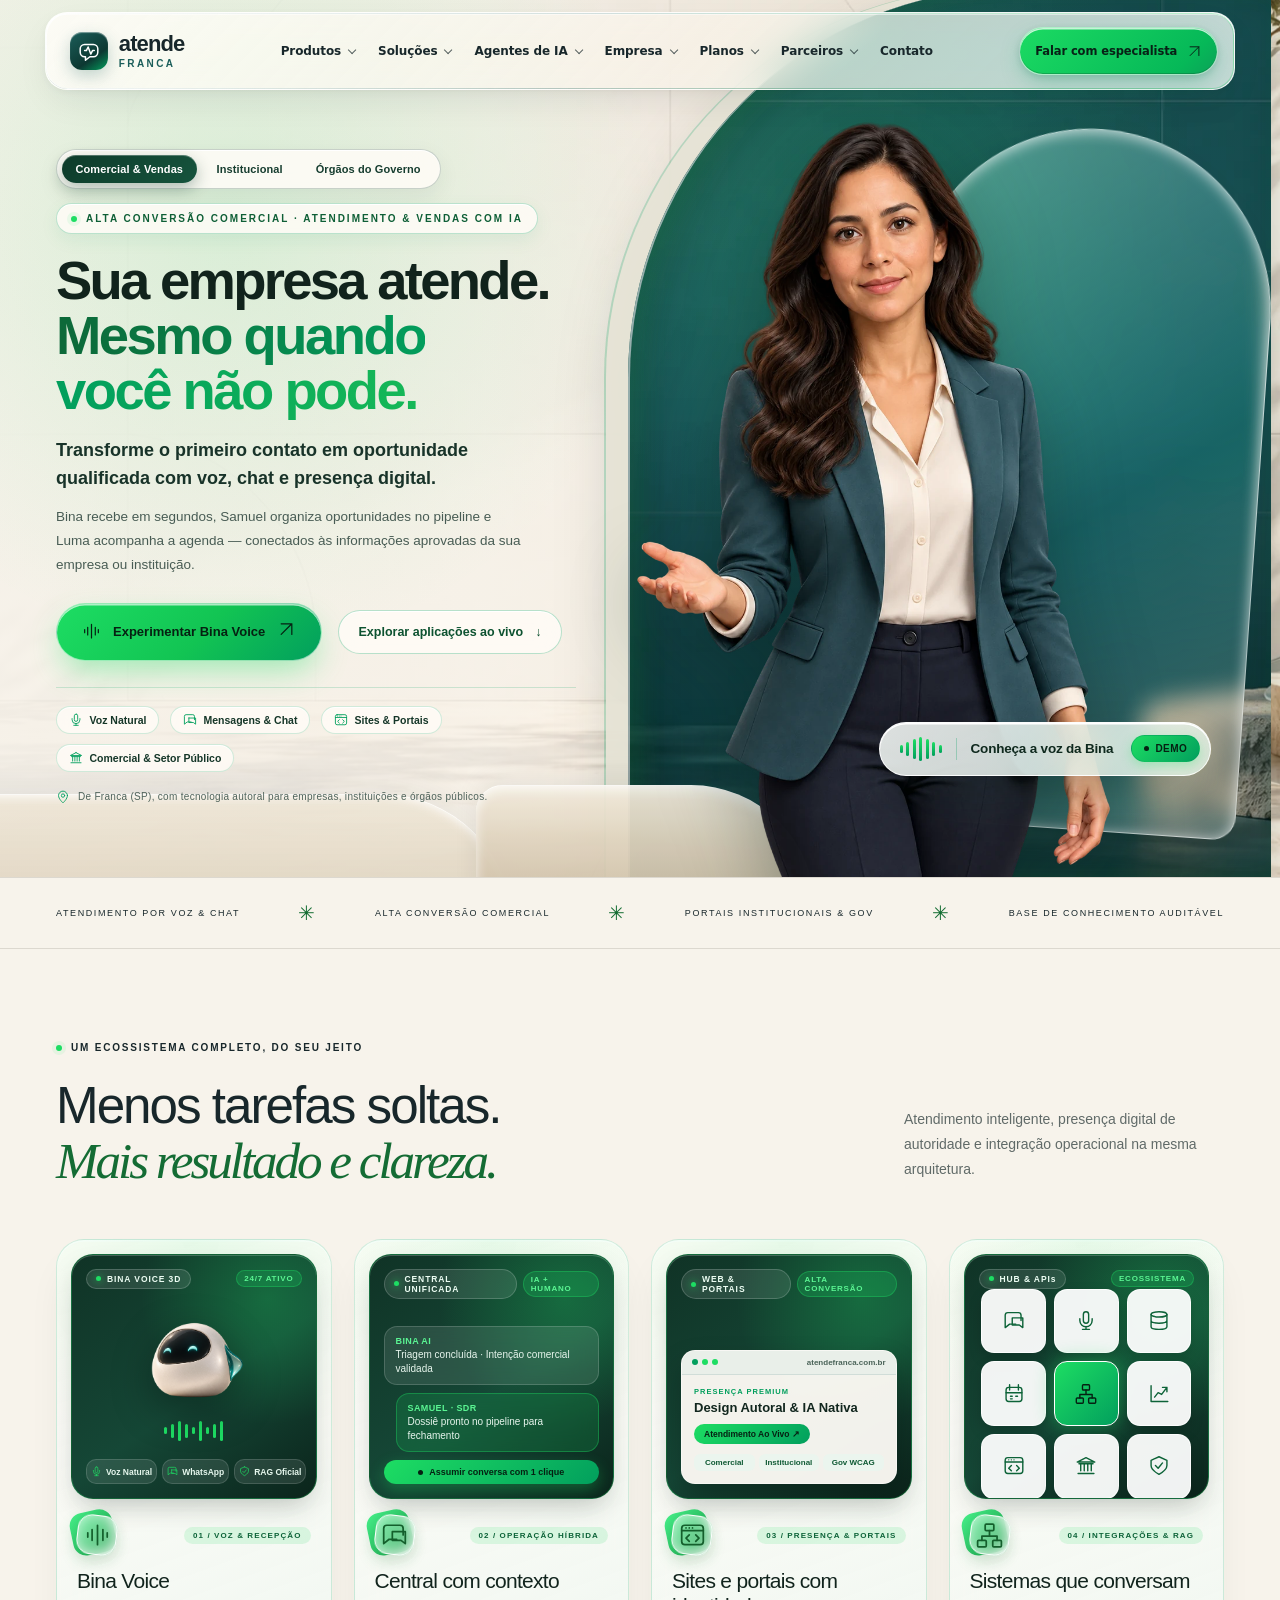
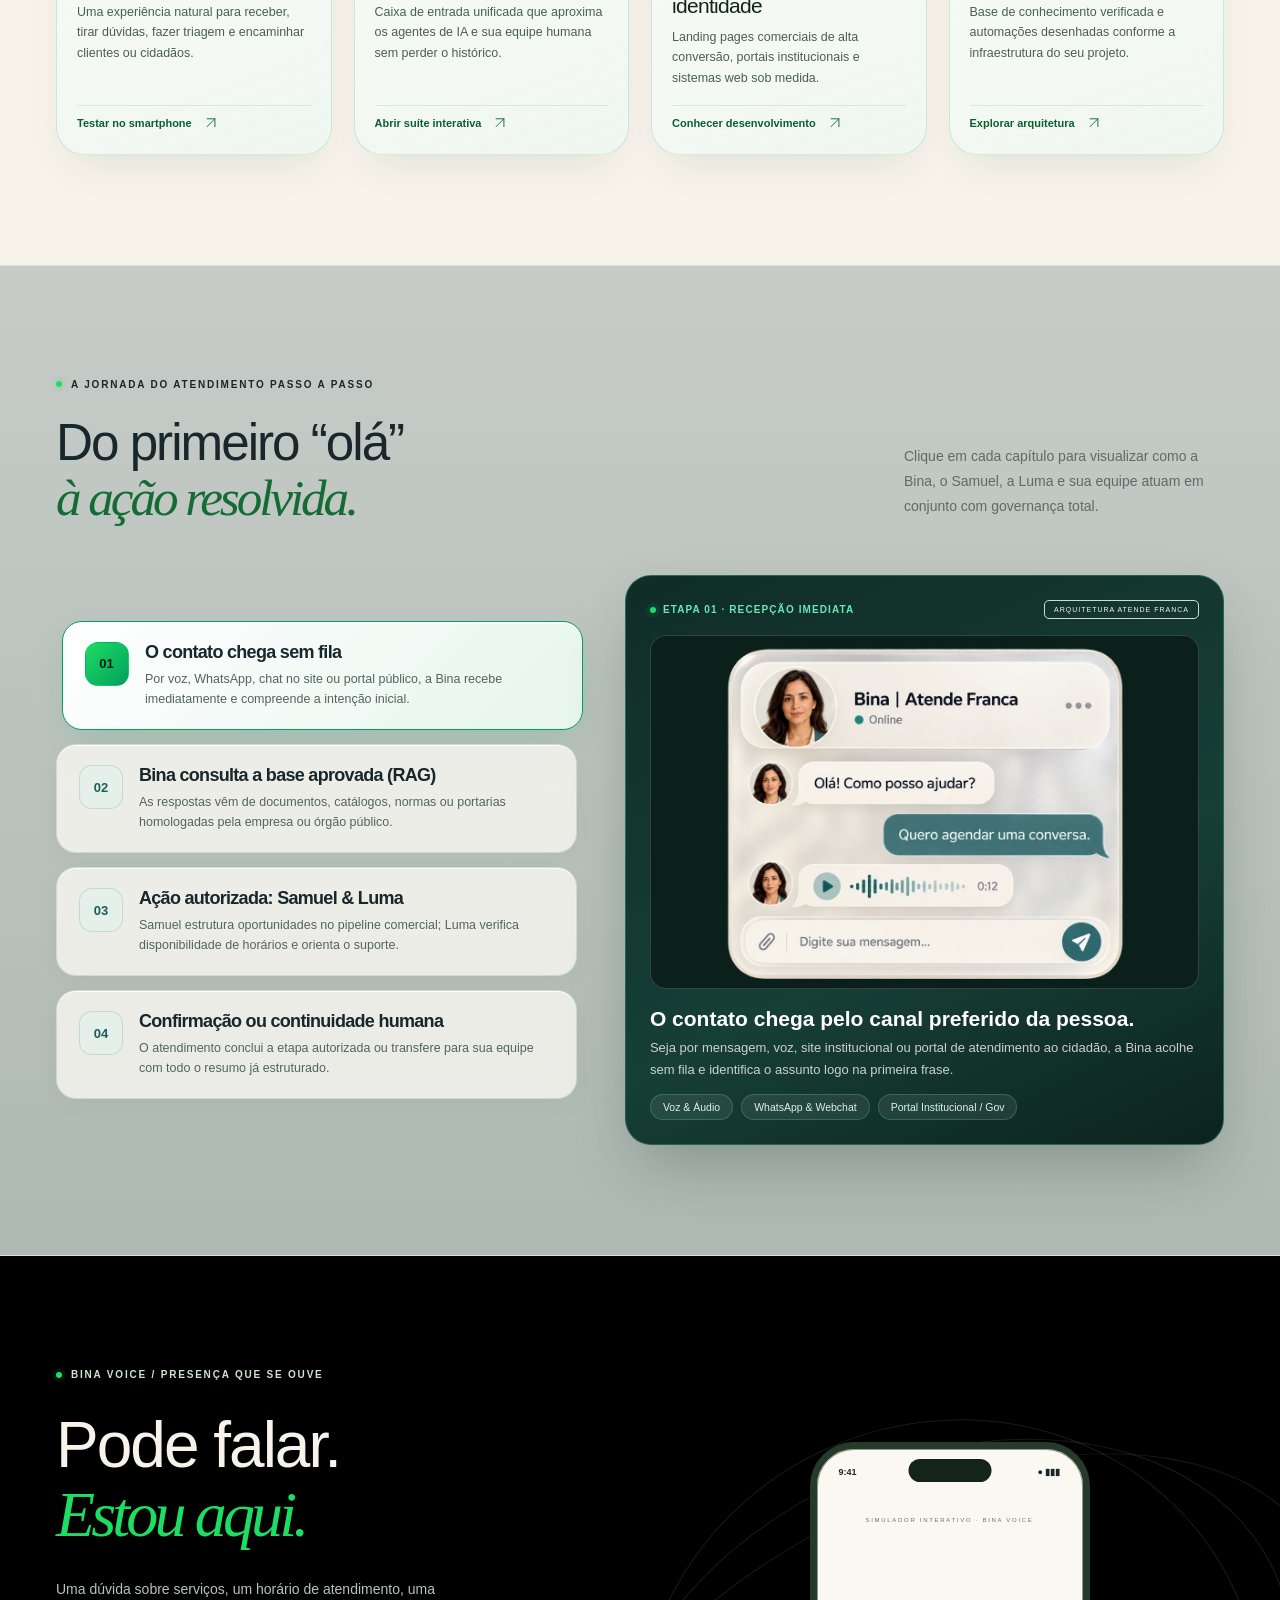
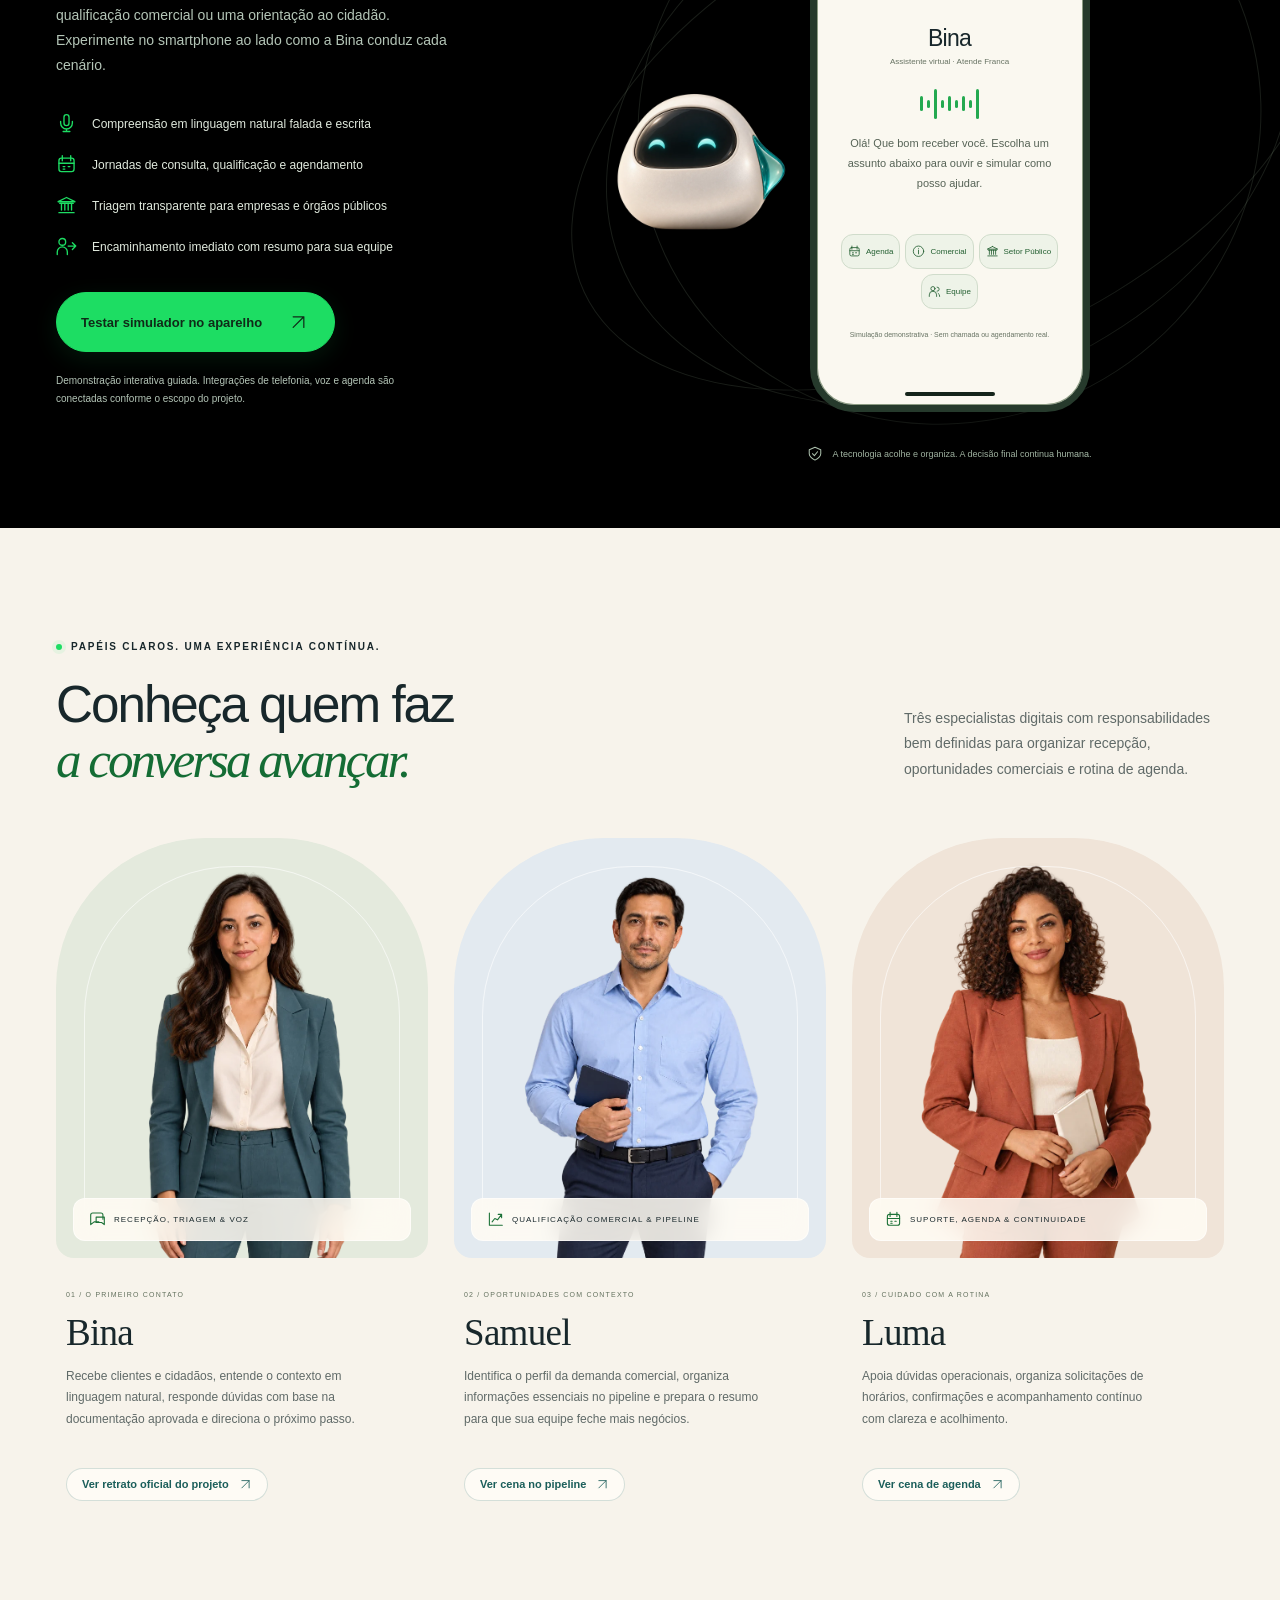
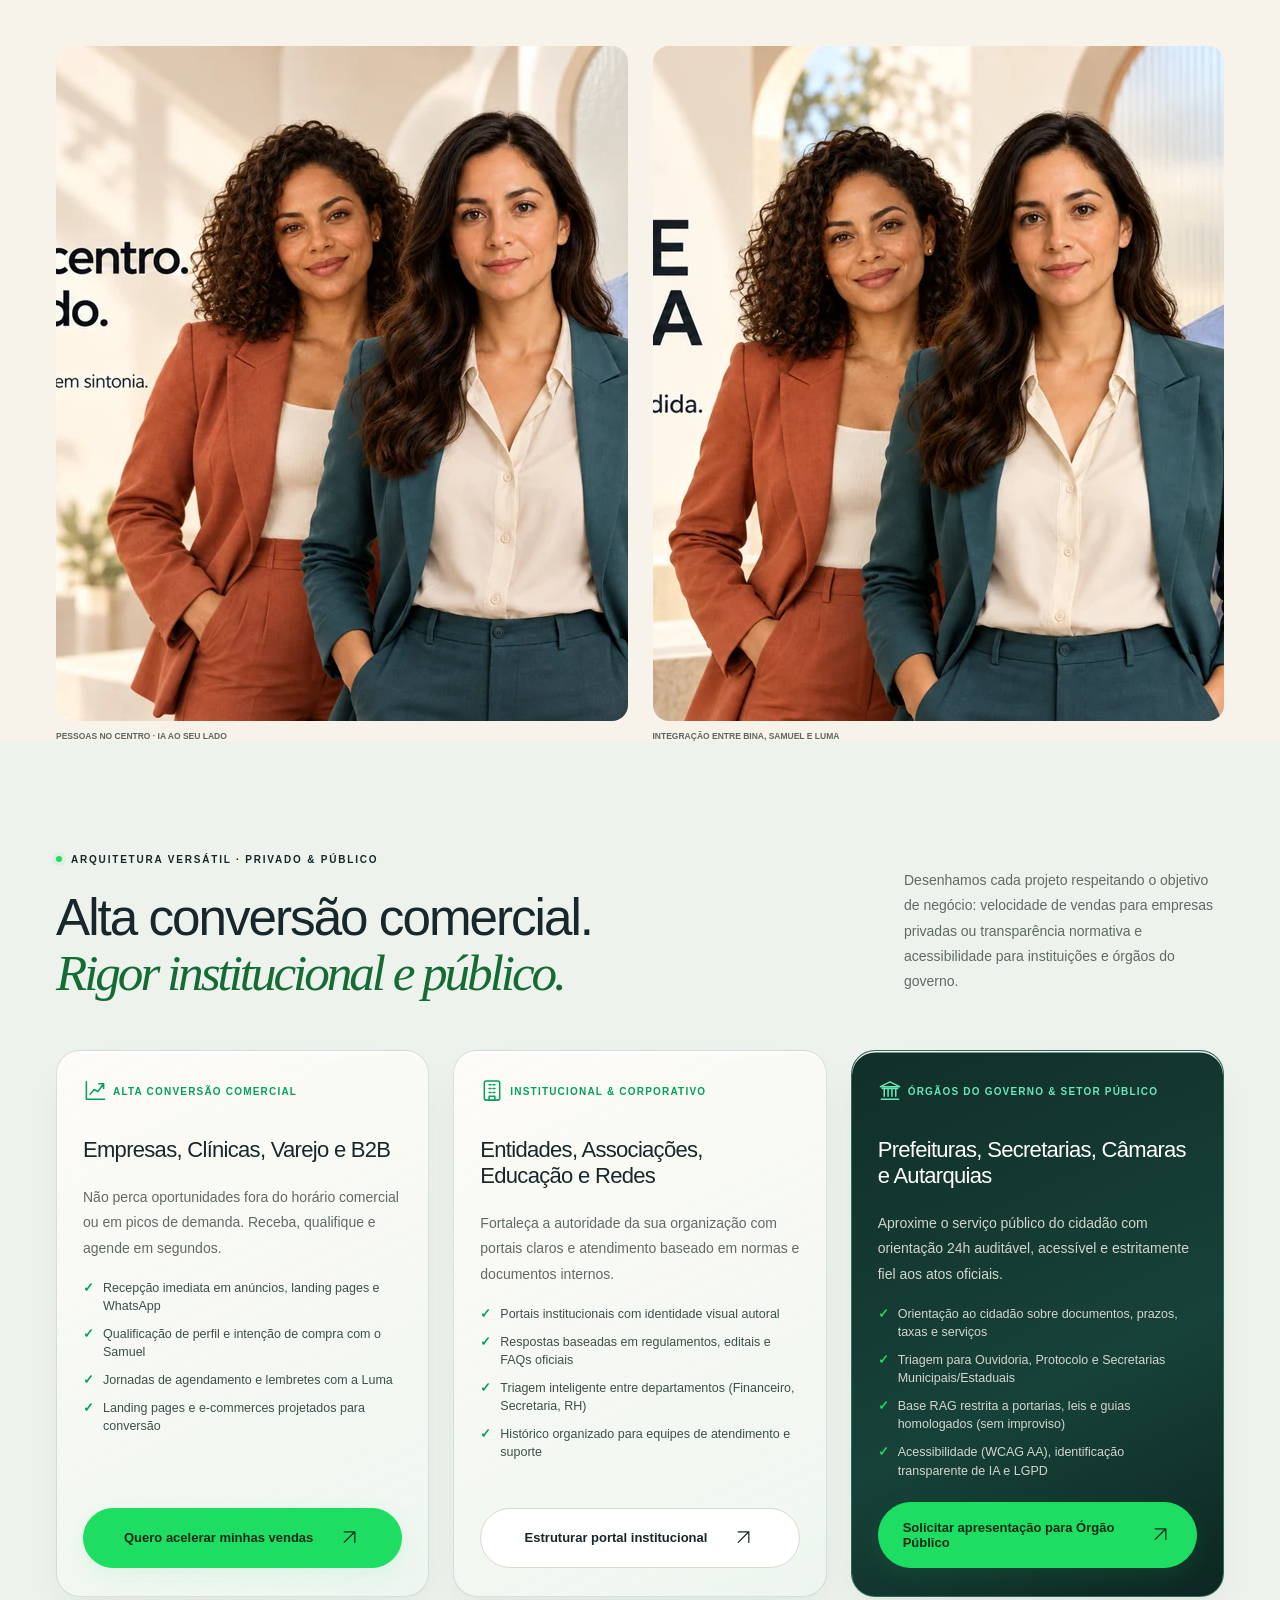
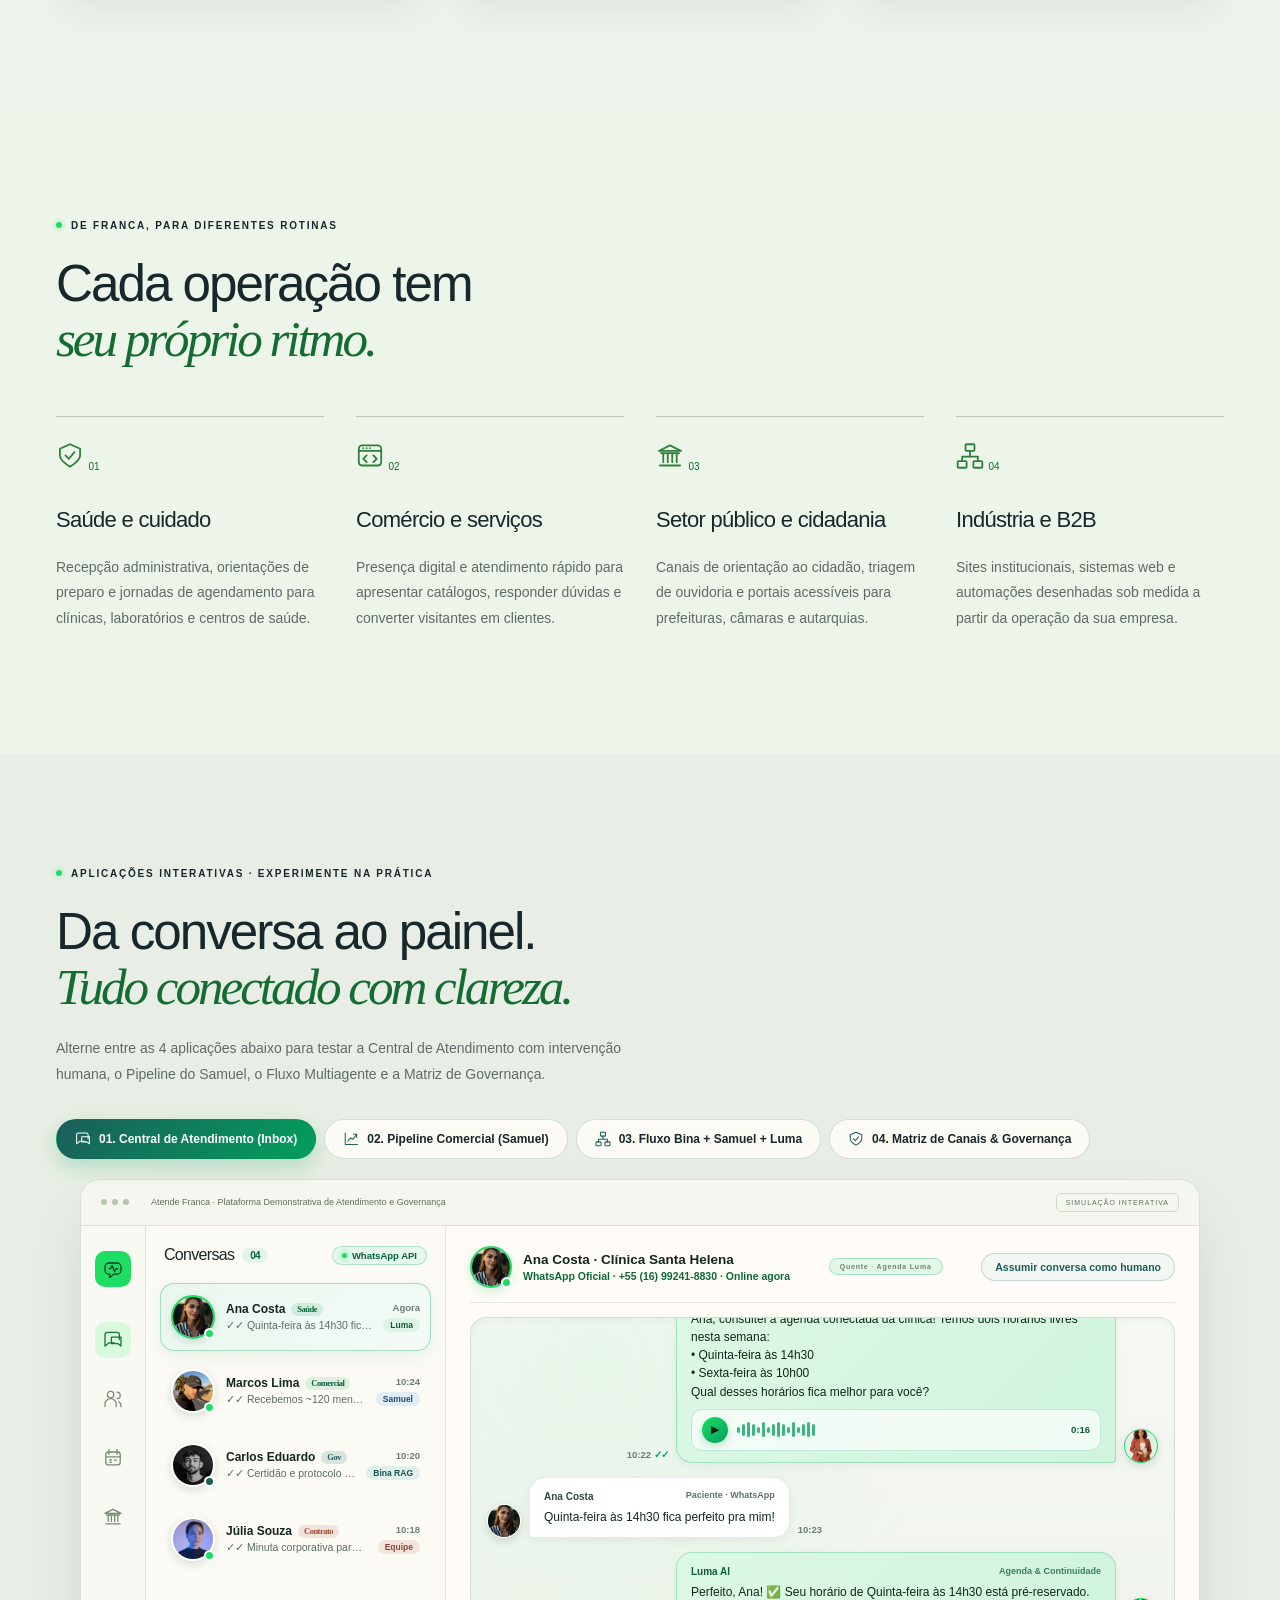
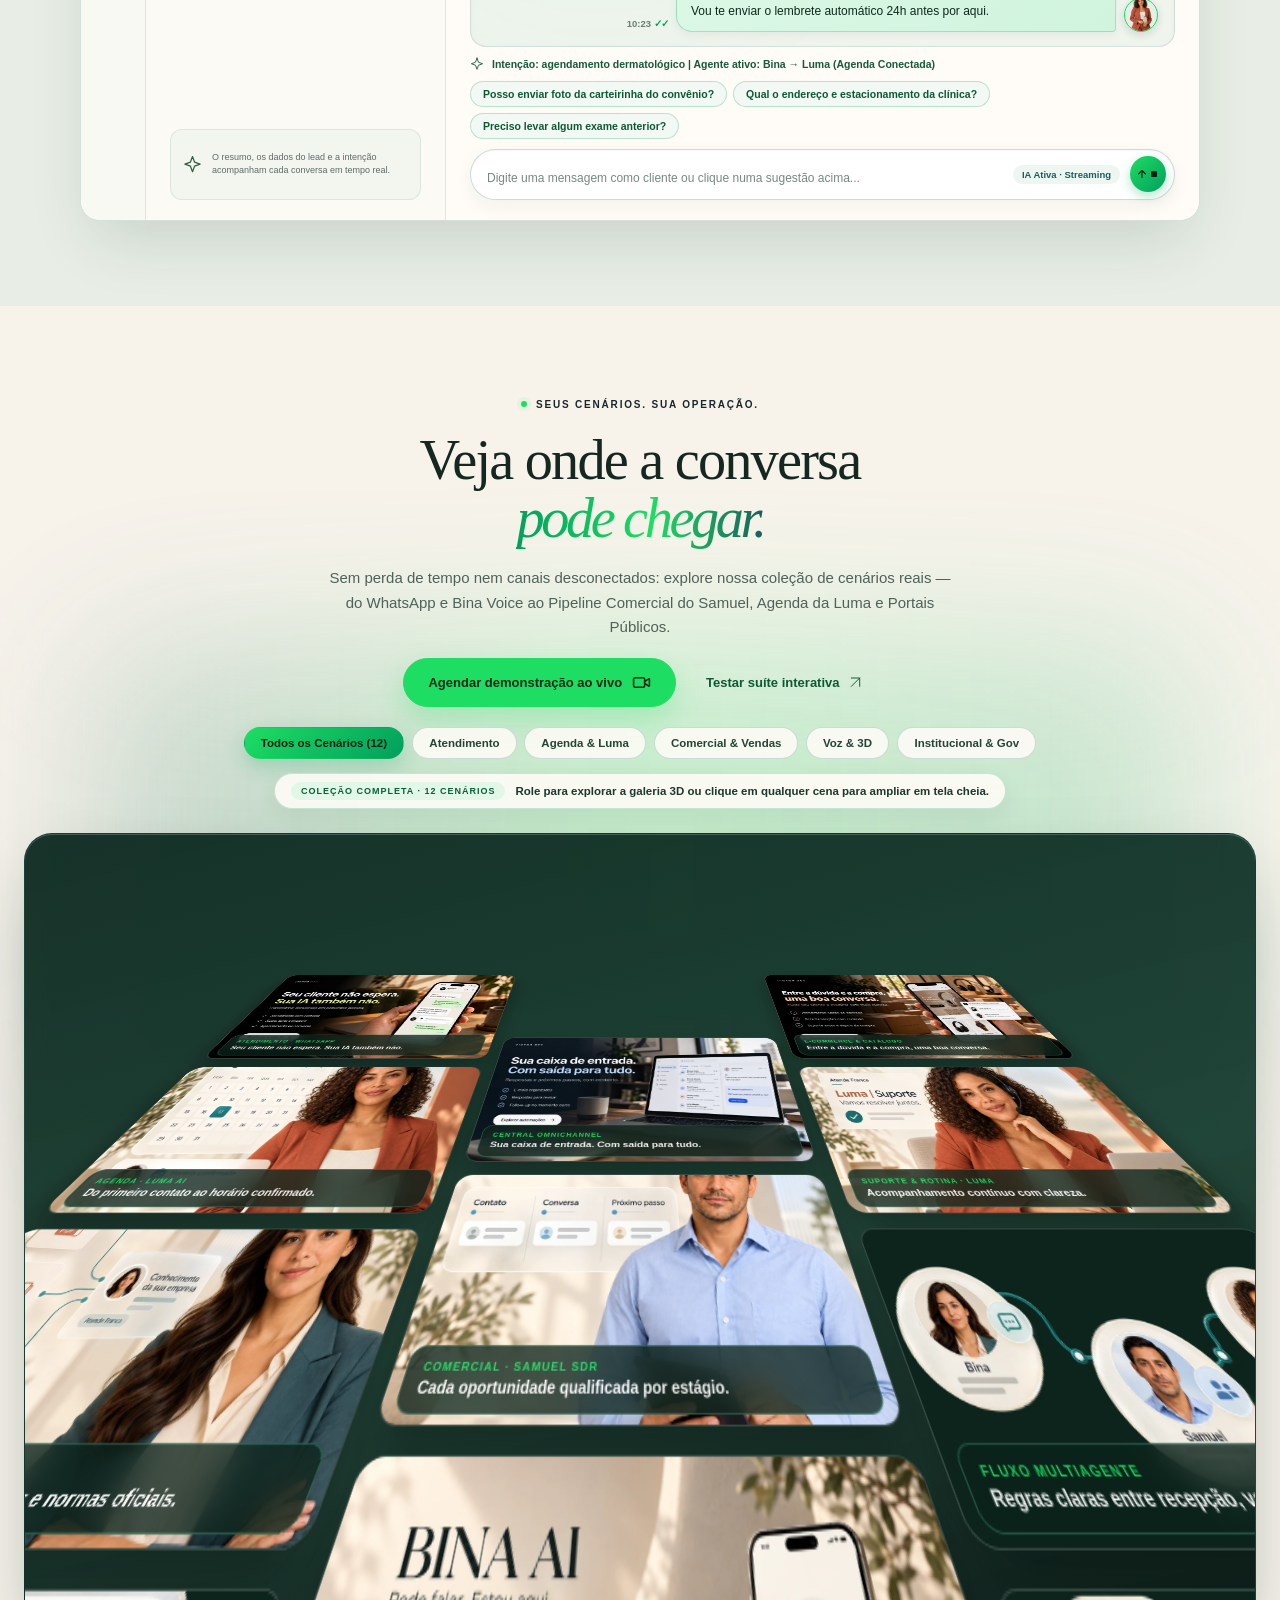
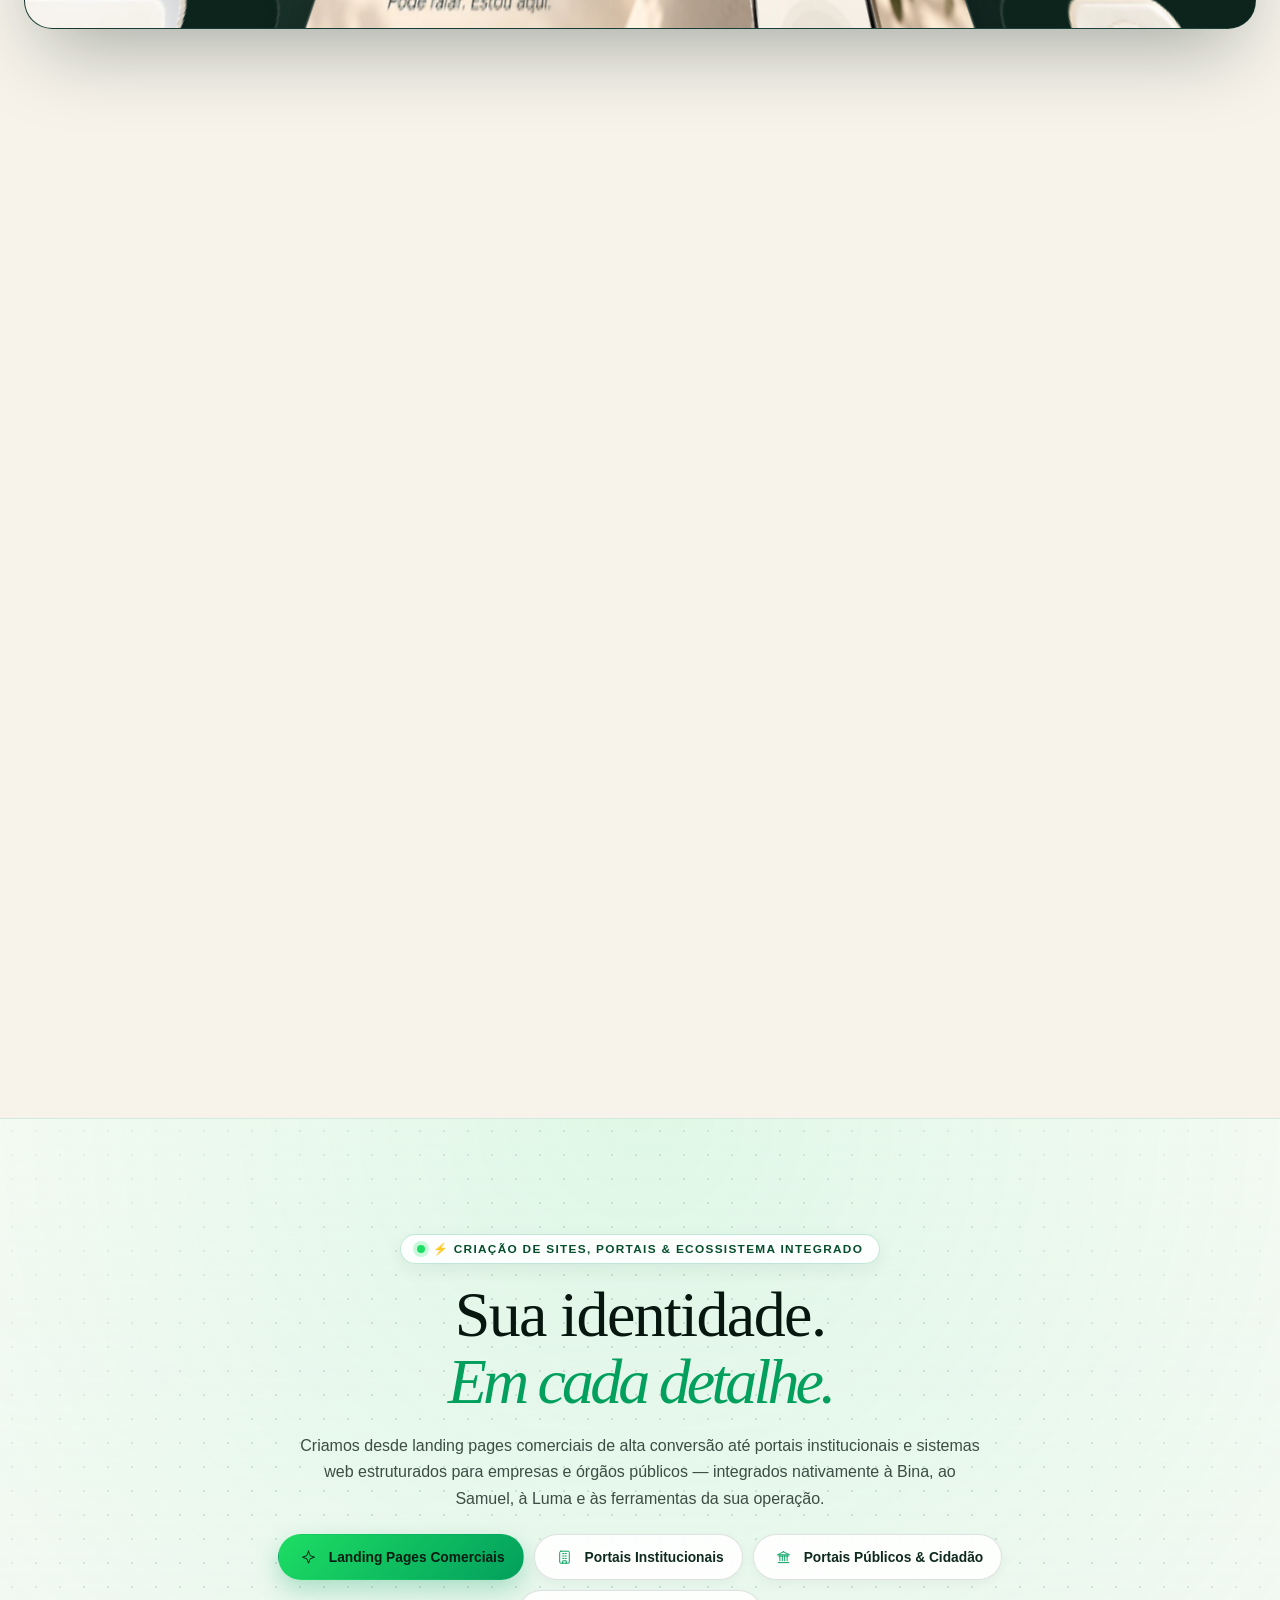
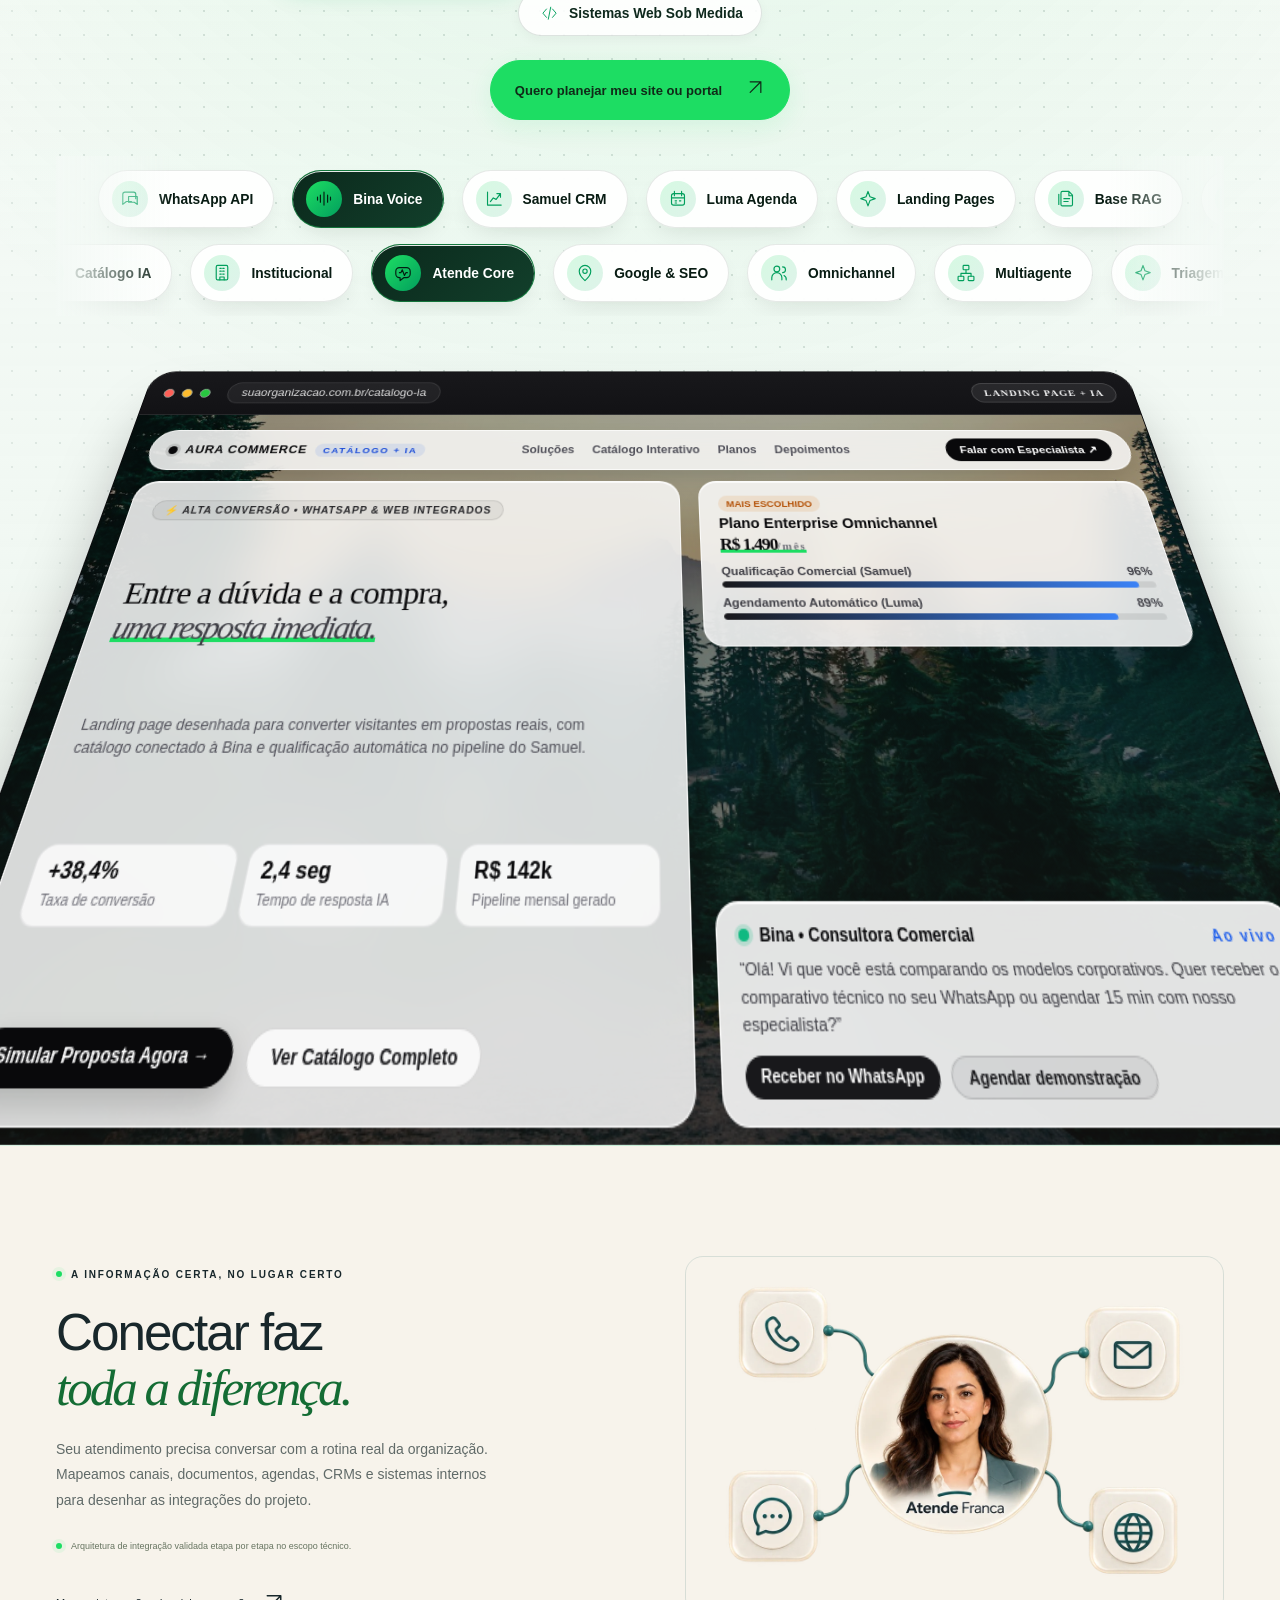
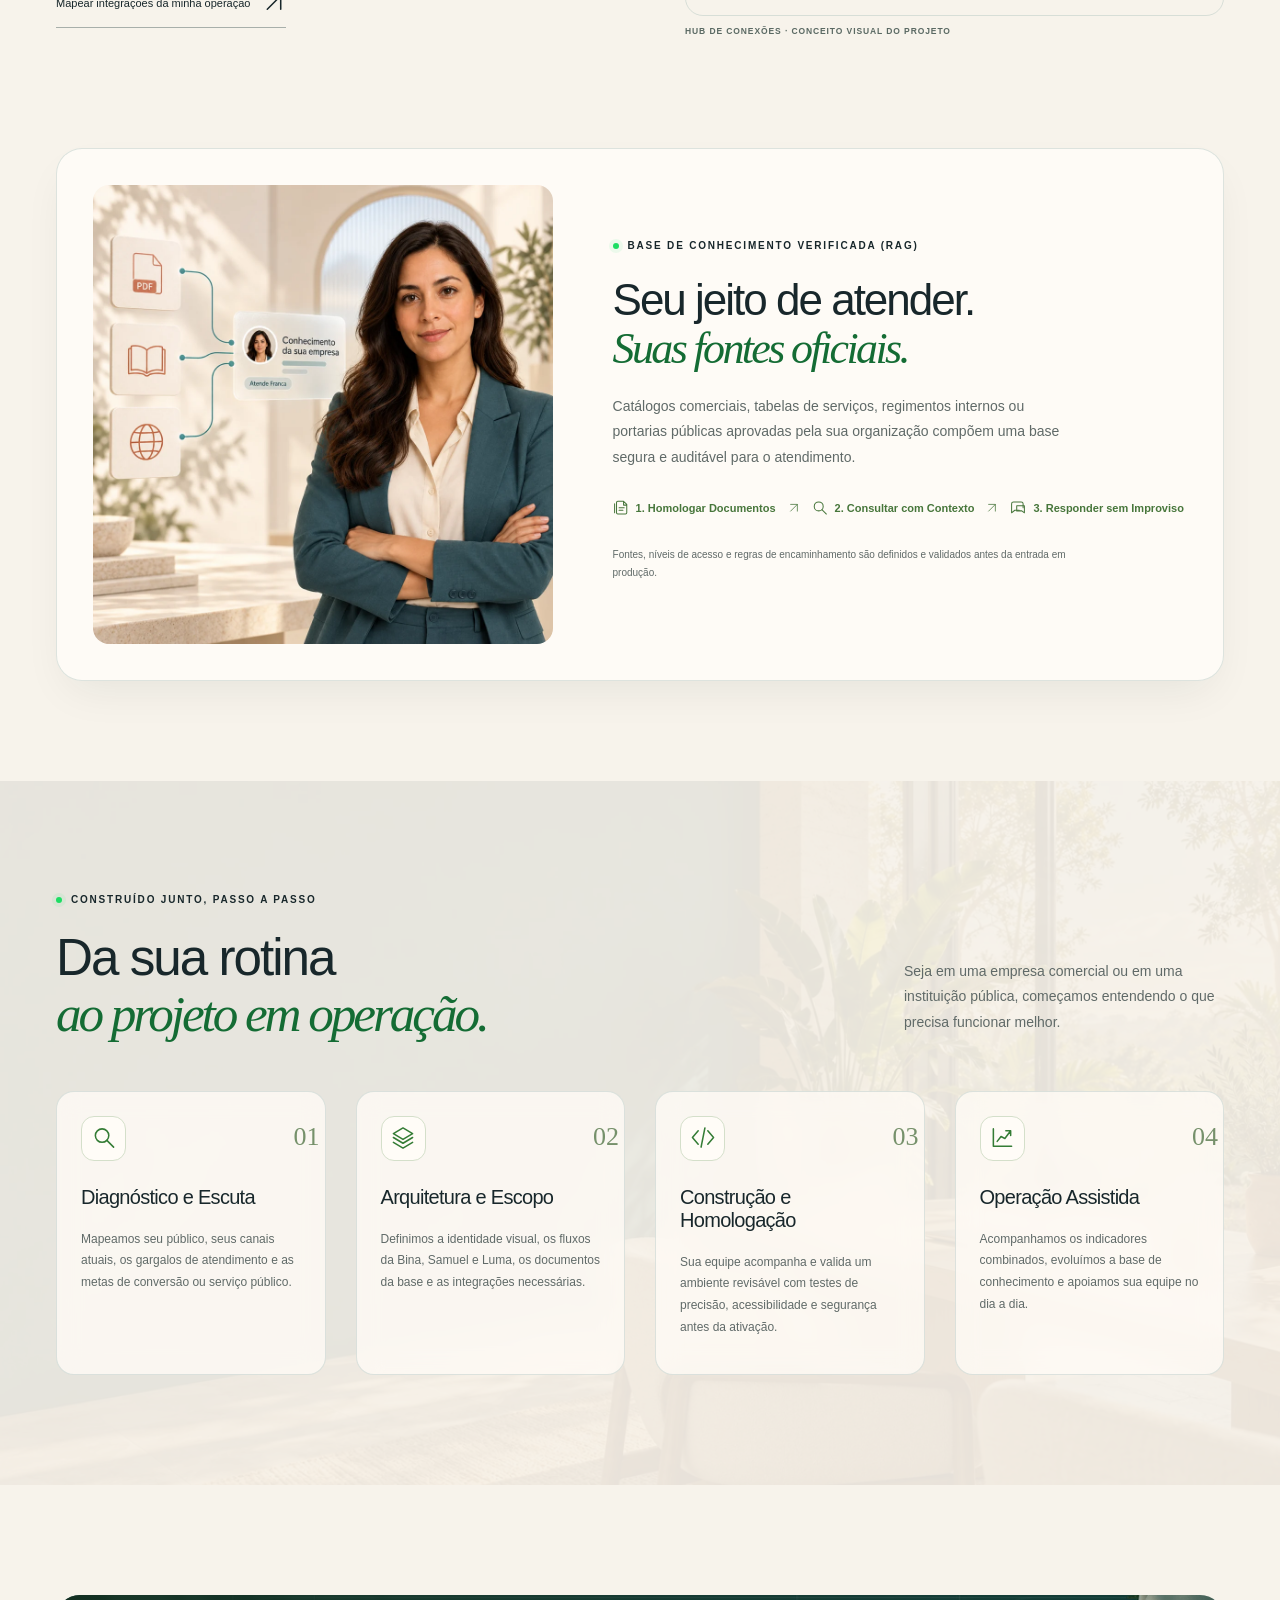
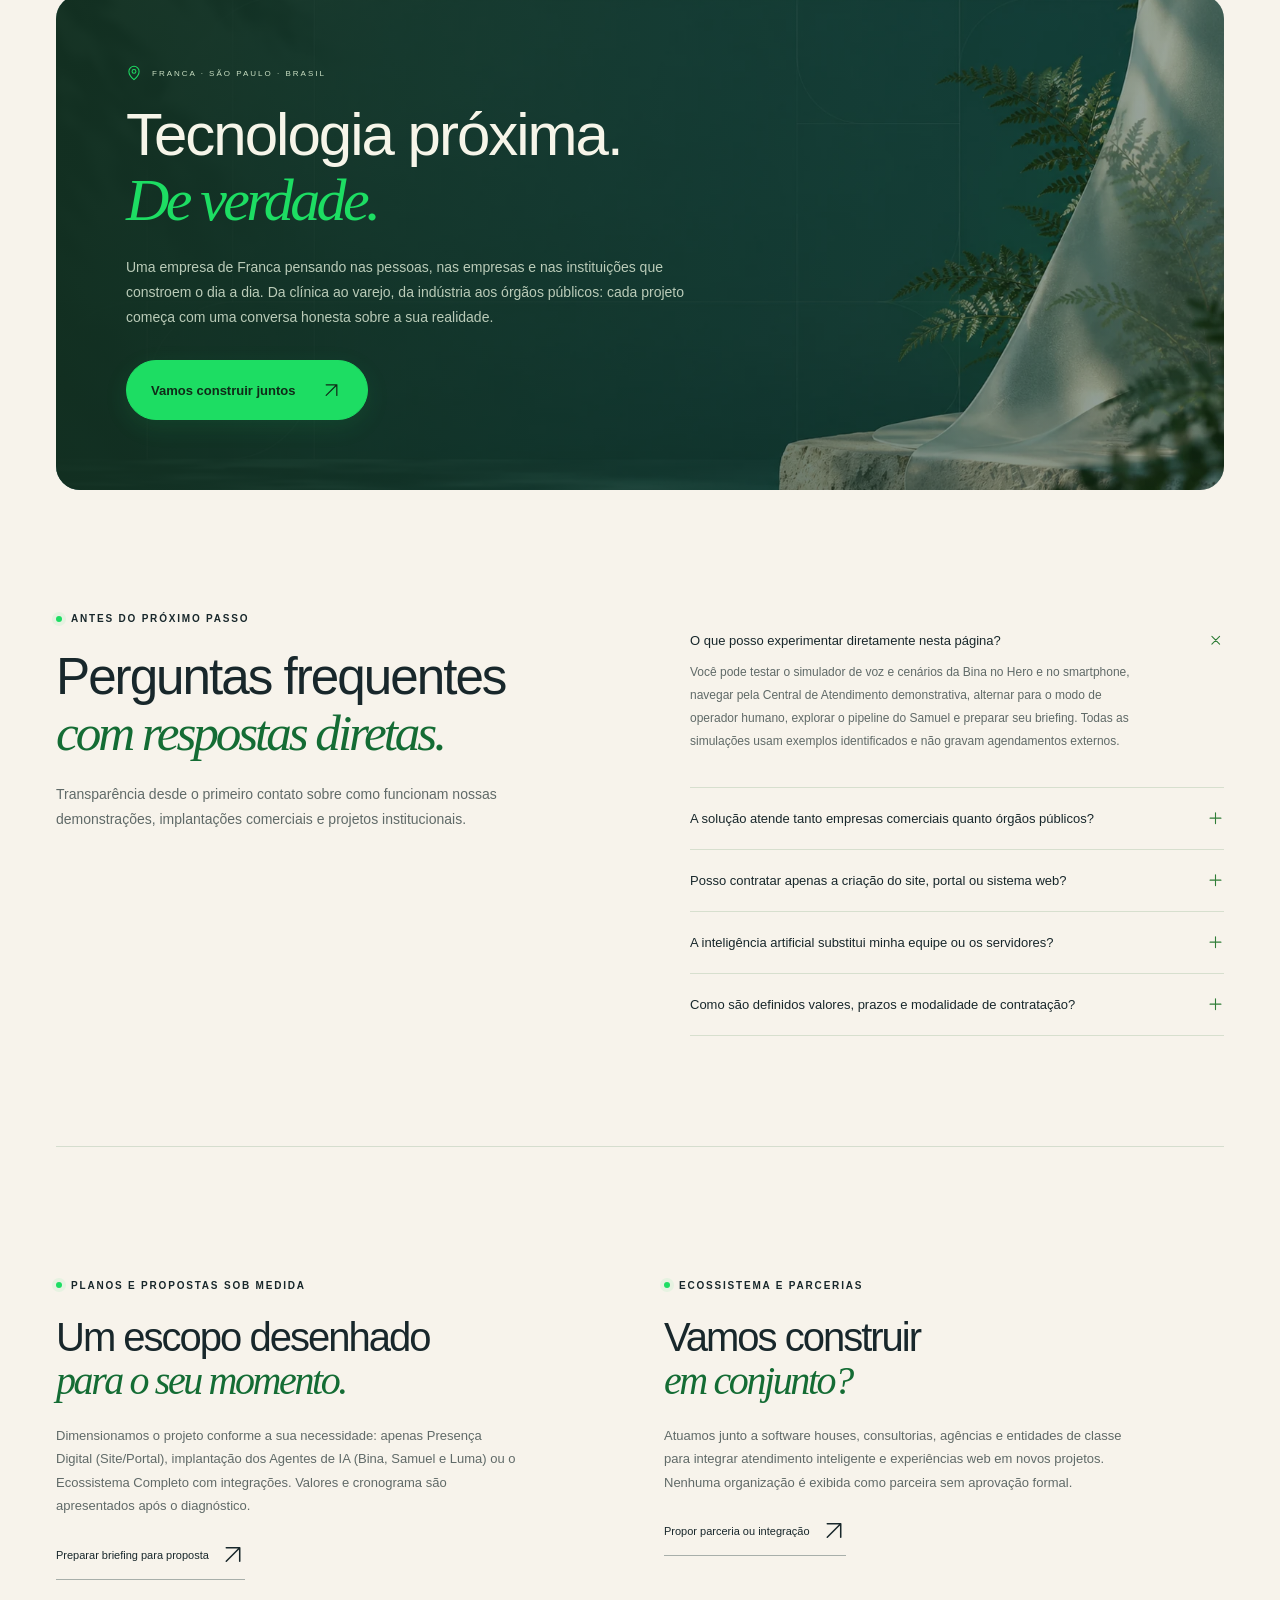
==== commit 22c9cc12: "chore: checkpoint showcase templates and interactive demos" ====
--- a/site/index.html
+++ b/site/index.html
@@ -1036,69 +1036,141 @@
           <span class="demo-tag">SIMULAÇÃO INTERATIVA</span>
         </div>
 
-        <!-- PANEL 1: INBOX OMNICHANNEL -->
+        <!-- PANEL 1: INBOX OMNICHANNEL (21st.dev Chat Architecture + WhatsApp Business Suite) -->
         <div class="inbox-content" data-suite-panel="inbox">
           <aside class="inbox-sidebar">
             <span class="inbox-monogram"><i data-icon="brand"></i></span>
-            <span class="active"><i data-icon="messages"></i></span>
-            <span><i data-icon="people"></i></span>
-            <span><i data-icon="calendar"></i></span>
-            <span><i data-icon="gov"></i></span>
+            <span class="active" title="Conversas WhatsApp &amp; Omnichannel"><i data-icon="messages"></i></span>
+            <span title="Contatos &amp; Leads"><i data-icon="people"></i></span>
+            <span title="Agenda Conectada (Luma)"><i data-icon="calendar"></i></span>
+            <span title="Protocolos &amp; Governança"><i data-icon="gov"></i></span>
           </aside>
 
           <div class="inbox-list">
-            <h3>Conversas <span>04</span></h3>
+            <div class="inbox-list-header">
+              <h3>Conversas <span>04</span></h3>
+              <span class="inbox-wa-pill"><span class="dot"></span> WhatsApp API</span>
+            </div>
+
             <button type="button" class="inbox-person selected" data-inbox="ana" aria-pressed="true">
-              <span class="initial-avatar">AC</span>
-              <span><strong>Ana Costa</strong><small>Clínica · Horários da semana</small></span>
-              <time>Agora</time>
+              <span class="inbox-avatar-wrap">
+                <img src="assets/client-ana.jpg" alt="Ana Costa" width="44" height="44" loading="lazy">
+                <b class="inbox-status-dot is-online" title="Online no WhatsApp"></b>
+              </span>
+              <span class="inbox-person-body">
+                <strong>Ana Costa <em class="inbox-sector-tag">Saúde</em></strong>
+                <small>✓✓ Quinta-feira às 14h30 fica perfeito...</small>
+              </span>
+              <span class="inbox-person-meta">
+                <time>Agora</time>
+                <b class="inbox-unread-badge">Luma</b>
+              </span>
             </button>
+
             <button type="button" class="inbox-person" data-inbox="marcos" aria-pressed="false">
-              <span class="initial-avatar blue">ML</span>
-              <span><strong>Marcos Lima</strong><small>Comercial · Site + IA</small></span>
-              <time>10:24</time>
+              <span class="inbox-avatar-wrap">
+                <img src="assets/client-marcos.webp" alt="Marcos Lima" width="44" height="44" loading="lazy">
+                <b class="inbox-status-dot is-online" title="Online no WhatsApp"></b>
+              </span>
+              <span class="inbox-person-body">
+                <strong>Marcos Lima <em class="inbox-sector-tag">Comercial</em></strong>
+                <small>✓✓ Recebemos ~120 mensagens por dia...</small>
+              </span>
+              <span class="inbox-person-meta">
+                <time>10:24</time>
+                <b class="inbox-unread-badge is-samuel">Samuel</b>
+              </span>
             </button>
+
             <button type="button" class="inbox-person" data-inbox="ouvidoria" aria-pressed="false">
-              <span class="initial-avatar" style="background:#d9ece8;color:#1b5e5a">OP</span>
-              <span><strong>Cidadão / Ouvidoria</strong><small>Setor Público · Protocolo</small></span>
-              <time>10:20</time>
+              <span class="inbox-avatar-wrap">
+                <img src="assets/client-carlos.webp" alt="Carlos Eduardo · Ouvidoria" width="44" height="44" loading="lazy">
+                <b class="inbox-status-dot is-gov" title="Canal Cidadão"></b>
+              </span>
+              <span class="inbox-person-body">
+                <strong>Carlos Eduardo <em class="inbox-sector-tag is-gov">Gov</em></strong>
+                <small>✓✓ Certidão e protocolo na Secretaria...</small>
+              </span>
+              <span class="inbox-person-meta">
+                <time>10:20</time>
+                <b class="inbox-unread-badge is-bina">Bina RAG</b>
+              </span>
             </button>
+
             <button type="button" class="inbox-person" data-inbox="julia" aria-pressed="false">
-              <span class="initial-avatar terra">JS</span>
-              <span><strong>Júlia Souza</strong><small>Encaminhamento humano</small></span>
-              <time>10:18</time>
+              <span class="inbox-avatar-wrap">
+                <img src="assets/client-julia.jpg" alt="Júlia Souza" width="44" height="44" loading="lazy">
+                <b class="inbox-status-dot is-online" title="Em atendimento humano"></b>
+              </span>
+              <span class="inbox-person-body">
+                <strong>Júlia Souza <em class="inbox-sector-tag is-human">Contrato</em></strong>
+                <small>✓✓ Minuta corporativa para 4 unidades...</small>
+              </span>
+              <span class="inbox-person-meta">
+                <time>10:18</time>
+                <b class="inbox-unread-badge is-team">Equipe</b>
+              </span>
             </button>
+
             <div class="inbox-note">
               <i data-icon="spark"></i>
-              <p>O resumo e a intenção acompanham cada conversa.</p>
-            </div>
-          </div>
-
-          <div class="inbox-chat">
+              <p>O resumo, os dados do lead e a intenção acompanham cada conversa em tempo real.</p>
+            </div>
+          </div>
+
+          <div class="inbox-chat af-chat-root">
             <div class="chat-person">
-              <strong id="inbox-name">Ana Costa · Clínica &amp; Saúde</strong>
+              <div class="chat-person-identity">
+                <span class="chat-header-avatar-wrap">
+                  <img id="inbox-header-avatar" src="assets/client-ana.jpg" alt="Ana Costa" width="42" height="42">
+                  <b class="inbox-status-dot is-online"></b>
+                </span>
+                <div class="chat-person-titles">
+                  <strong id="inbox-name">Ana Costa · Clínica &amp; Saúde</strong>
+                  <small id="inbox-channel">WhatsApp Oficial · +55 (16) 99241-8830 · Online agora</small>
+                </div>
+              </div>
               <span class="lead-temp-badge" id="inbox-temp">Quente · Agenda</span>
               <button type="button" class="human-takeover-btn" id="takeover-toggle" aria-pressed="false">
                 Assumir conversa como humano
               </button>
             </div>
 
-            <div id="inbox-messages">
-              <div class="bubble customer">Olá! Quero saber como consultar os horários de atendimento desta semana.</div>
-              <div class="bubble assistant">Olá, Ana! Sou a Bina. Numa agenda conectada ao projeto, a Luma verifica os horários livres e confirma sua preferência em segundos.</div>
+            <!-- 21st.dev ChatViewport & ChatMessages -->
+            <div class="af-chat-viewport" id="inbox-viewport" role="log" aria-live="polite">
+              <div class="af-chat-messages" id="inbox-messages">
+                <!-- Populated dynamically by renderInboxConversation() in enhancements.js -->
+              </div>
             </div>
 
             <div class="chat-context">
               <i data-icon="spark"></i>
-              <span id="inbox-context">Intenção: agendamento | Agente ativo: Bina → Luma</span>
+              <span id="inbox-context">Intenção: agendamento dermatológico | Agente ativo: Bina → Luma (Agenda Conectada)</span>
             </div>
 
             <div class="inbox-quick-replies" id="inbox-quick-replies" aria-label="Simular próxima mensagem"></div>
 
-            <div class="chat-compose">
-              <span id="inbox-compose-label">Modo Assistente IA ativo · Clique nas sugestões acima para simular</span>
-              <i data-icon="send"></i>
-            </div>
+            <!-- 21st.dev ChatInputArea + ChatInputField + ChatInputSubmit -->
+            <form class="af-chat-input-area" id="inbox-chat-form" autocomplete="off">
+              <textarea
+                class="af-chat-input-field"
+                id="inbox-chat-input"
+                name="message"
+                rows="1"
+                placeholder="Digite uma mensagem como cliente ou clique numa sugestão acima..."
+                aria-label="Digite uma mensagem para testar o chat"
+              ></textarea>
+              <span class="af-chat-mode-hint" id="inbox-compose-label">IA Ativa · Streaming</span>
+              <button type="submit" class="af-chat-submit-btn" id="inbox-chat-submit" aria-label="Enviar mensagem">
+                <svg class="icon-send-arrow" viewBox="0 0 24 24" fill="none" stroke="currentColor" stroke-width="2.2" stroke-linecap="round" stroke-linejoin="round" aria-hidden="true">
+                  <path d="m5 12 7-7 7 7"/>
+                  <path d="M12 19V5"/>
+                </svg>
+                <svg class="icon-stop-square" viewBox="0 0 24 24" fill="currentColor" aria-hidden="true" hidden>
+                  <rect x="6" y="6" width="12" height="12" rx="2"/>
+                </svg>
+              </button>
+            </form>
           </div>
         </div>
 
@@ -1113,12 +1185,18 @@
                 <div class="pipeline-col">
                   <h4>1. Triagem Bina <span>02</span></h4>
                   <div class="pipeline-item">
-                    <strong>Clínica Santa Helena</strong>
+                    <div class="pipeline-item-head">
+                      <img src="assets/client-ana.jpg" alt="Clínica Santa Helena" width="26" height="26" loading="lazy">
+                      <strong>Clínica Santa Helena</strong>
+                    </div>
                     <small>Dúvida sobre recepção e agenda</small>
                     <span>Recepção IA</span>
                   </div>
                   <div class="pipeline-item">
-                    <strong>Portal Municipal</strong>
+                    <div class="pipeline-item-head">
+                      <img src="assets/client-carlos.webp" alt="Carlos Eduardo · Portal Municipal" width="26" height="26" loading="lazy">
+                      <strong>Portal Municipal</strong>
+                    </div>
                     <small>Consulta sobre triagem de ouvidoria</small>
                     <span>Setor Público</span>
                   </div>
@@ -1126,12 +1204,18 @@
                 <div class="pipeline-col">
                   <h4>2. Qualificado <span>02</span></h4>
                   <div class="pipeline-item">
-                    <strong>Marcos Lima · Varejo</strong>
+                    <div class="pipeline-item-head">
+                      <img src="assets/client-marcos.webp" alt="Marcos Lima" width="26" height="26" loading="lazy">
+                      <strong>Marcos Lima · Varejo</strong>
+                    </div>
                     <small>Landing page + atendimento WhatsApp</small>
                     <span>Quente · Samuel</span>
                   </div>
                   <div class="pipeline-item">
-                    <strong>Rede Odonto Franca</strong>
+                    <div class="pipeline-item-head">
+                      <img src="assets/agent-luma.webp" alt="Rede Odonto Franca" width="26" height="26" loading="lazy">
+                      <strong>Rede Odonto Franca</strong>
+                    </div>
                     <small>Confirmação de horários com Luma</small>
                     <span>Morno · Samuel</span>
                   </div>
@@ -1139,16 +1223,22 @@
                 <div class="pipeline-col">
                   <h4>3. Agenda Luma <span>01</span></h4>
                   <div class="pipeline-item">
-                    <strong>Ana Costa</strong>
-                    <small>Reunião de diagnóstico solicitada</small>
-                    <span>Horário sugerido</span>
+                    <div class="pipeline-item-head">
+                      <img src="assets/client-ana.jpg" alt="Ana Costa" width="26" height="26" loading="lazy">
+                      <strong>Ana Costa</strong>
+                    </div>
+                    <small>Horário reservado · Quinta 14h30</small>
+                    <span>Confirmado · Luma</span>
                   </div>
                 </div>
                 <div class="pipeline-col">
                   <h4>4. Com Equipe <span>01</span></h4>
                   <div class="pipeline-item">
-                    <strong>Júlia Souza</strong>
-                    <small>Análise de contrato sob medida</small>
+                    <div class="pipeline-item-head">
+                      <img src="assets/client-julia.jpg" alt="Júlia Souza" width="26" height="26" loading="lazy">
+                      <strong>Júlia Souza</strong>
+                    </div>
+                    <small>Análise de contrato · 4 unidades</small>
                     <span>Handoff Humano</span>
                   </div>
                 </div>
@@ -1235,68 +1325,644 @@
     </div>
   </section>
 
-  <!-- GALERIA DE CENÁRIOS E APLICAÇÕES -->
-  <section class="commercial-cases wrap section" id="aplicacoes">
-    <div class="case-heading">
-      <div>
-        <div class="eyebrow"><span class="dot"></span> SEUS CENÁRIOS. SUA OPERAÇÃO.</div>
-        <h2>Veja onde a conversa<br><em>pode chegar.</em></h2>
-      </div>
-      <div class="case-navigation" aria-label="Cenários de aplicação">
-        <button type="button" data-case="atendimento" aria-pressed="true">Atendimento</button>
-        <button type="button" data-case="agenda" aria-pressed="false">Agenda</button>
-        <button type="button" data-case="vendas" aria-pressed="false">Comercial &amp; Vendas</button>
-        <button type="button" data-case="voz" aria-pressed="false">Voz &amp; 3D</button>
-        <button type="button" data-case="governo" aria-pressed="false">Institucional &amp; Gov</button>
-      </div>
-    </div>
-
-    <div class="case-layout">
-      <div>
-        <img id="case-image" src="assets/mobile-commerce.webp" width="1200" height="675" alt="Conceito de atendimento da Atende Franca no smartphone" loading="lazy">
-        <span class="source-label">CONCEITO VISUAL AUTORAL · CENÁRIO ILUSTRATIVO</span>
-      </div>
-      <div class="case-details">
-        <div class="eyebrow" id="case-label">ATENDIMENTO COM CONTEXTO</div>
-        <h3 id="case-title">Seu cliente ou cidadão tem uma dúvida. A conversa começa.</h3>
-        <p id="case-description">Mensagens, informações e próximos passos apresentados com a identidade do seu negócio ou instituição.</p>
-        <div class="case-actions">
-          <button type="button" data-direction="prev" aria-label="Imagem anterior do cenário"><i data-icon="arrow"></i></button>
-          <span class="case-counter" id="case-counter">1 / 3</span>
-          <button type="button" data-direction="next" aria-label="Próxima imagem do cenário"><i data-icon="arrow"></i></button>
-        </div>
-        <a href="#conversa" class="text-link">Conversar sobre esse cenário <i data-icon="arrow"></i></a>
-        <p class="caption">Exemplos visuais do projeto. As integrações reais são definidas no escopo de implantação.</p>
+  <!-- GALERIA DE CENÁRIOS E APLICAÇÕES (21st.dev 3D Scroll-Driven Animated Gallery) -->
+  <section class="commercial-cases af-animated-gallery-section" id="aplicacoes">
+    <div class="wrap">
+      <!-- 21st.dev ContainerStagger + ContainerAnimated Header -->
+      <div class="af-gallery-stagger" id="af-gallery-stagger">
+        <div class="af-gallery-animated">
+          <div class="eyebrow" style="justify-content:center;margin-inline:auto"><span class="dot"></span> SEUS CENÁRIOS. SUA OPERAÇÃO.</div>
+        </div>
+        <div class="af-gallery-animated">
+          <h2 class="af-gallery-title">
+            Veja onde a conversa<br>
+            <em>pode chegar.</em>
+          </h2>
+        </div>
+        <div class="af-gallery-animated">
+          <p class="af-gallery-subtitle">
+            Sem perda de tempo nem canais desconectados: explore nossa coleção de cenários reais — do WhatsApp e Bina Voice ao Pipeline Comercial do Samuel, Agenda da Luma e Portais Públicos.
+          </p>
+        </div>
+
+        <div class="af-gallery-animated af-gallery-cta-row">
+          <a href="#conversa" class="button primary magnetic af-gallery-main-btn">
+            Agendar demonstração ao vivo
+            <svg viewBox="0 0 24 24" width="16" height="16" fill="none" stroke="currentColor" stroke-width="2" stroke-linecap="round" stroke-linejoin="round" aria-hidden="true">
+              <path d="m16 13 5.223 3.482a.5.5 0 0 0 .777-.416V7.87a.5.5 0 0 0-.752-.432L16 10.5"/>
+              <rect x="2" y="6" width="14" height="12" rx="2"/>
+            </svg>
+          </a>
+          <a href="#central" class="af-gallery-link-btn">Testar suíte interativa <i data-icon="arrow"></i></a>
+        </div>
+
+        <!-- Interactive Category Filter Pills -->
+        <div class="af-gallery-animated case-navigation" aria-label="Filtrar cenários de aplicação">
+          <button type="button" data-case="todos" aria-pressed="true">Todos os Cenários (12)</button>
+          <button type="button" data-case="atendimento" aria-pressed="false">Atendimento</button>
+          <button type="button" data-case="agenda" aria-pressed="false">Agenda &amp; Luma</button>
+          <button type="button" data-case="vendas" aria-pressed="false">Comercial &amp; Vendas</button>
+          <button type="button" data-case="voz" aria-pressed="false">Voz &amp; 3D</button>
+          <button type="button" data-case="governo" aria-pressed="false">Institucional &amp; Gov</button>
+        </div>
+
+        <!-- Active Scenario Context Bar -->
+        <div class="af-gallery-animated af-case-context-bar">
+          <span class="af-case-pill" id="case-label">COLEÇÃO COMPLETA · 12 CENÁRIOS</span>
+          <strong id="case-title">Role para explorar a galeria 3D ou clique em qualquer cena para ampliar em tela cheia.</strong>
+          <span id="case-description" hidden>Mensagens, informações e próximos passos apresentados com a identidade do seu negócio ou instituição.</span>
+        </div>
+      </div>
+    </div>
+
+    <!-- Ambient Emerald/Teal Glow (21st.dev blur glow adapted to Atende Franca palette) -->
+    <div class="af-gallery-ambient-glow" aria-hidden="true"></div>
+
+    <!-- 21st.dev ContainerScroll + ContainerSticky + GalleryContainer + 3 GalleryCols -->
+    <div class="af-container-scroll" id="af-gallery-scroll">
+      <div class="af-container-sticky">
+        <div class="af-gallery-container" id="af-gallery-3d">
+          <!-- Column 1: yRange ["-10%", "2%"] -->
+          <div class="af-gallery-col af-col-1" id="af-gallery-col-1">
+            <figure class="af-gallery-item" data-gallery-cat="atendimento" data-agent-image="mobile-commerce" data-agent-title="Atendimento em Tempo Real no WhatsApp + Áudio IA">
+              <img src="assets/mobile-commerce.webp" width="1200" height="675" alt="Atendimento em Tempo Real no WhatsApp + Áudio IA" loading="lazy">
+              <figcaption>
+                <span>ATENDIMENTO · WHATSAPP</span>
+                <strong>Seu cliente não espera. Sua IA também não.</strong>
+              </figcaption>
+            </figure>
+            <figure class="af-gallery-item" data-gallery-cat="agenda" data-agent-image="agenda-reference" data-agent-title="Confirmação de Agenda e Horários com a Luma">
+              <img src="assets/agenda-reference.webp" width="1200" height="675" alt="Confirmação de Agenda e Horários com a Luma" loading="lazy">
+              <figcaption>
+                <span>AGENDA · LUMA AI</span>
+                <strong>Do primeiro contato ao horário confirmado.</strong>
+              </figcaption>
+            </figure>
+            <figure class="af-gallery-item" data-gallery-cat="governo" data-agent-image="knowledge" data-agent-title="Base de Conhecimento Verificada (RAG) & Governança">
+              <img src="assets/knowledge.webp" width="1200" height="675" alt="Base de Conhecimento Verificada (RAG) e Governança" loading="lazy">
+              <figcaption>
+                <span>INSTITUCIONAL &amp; GOV · RAG</span>
+                <strong>Respostas fiéis a documentos e normas oficiais.</strong>
+              </figcaption>
+            </figure>
+            <figure class="af-gallery-item" data-gallery-cat="atendimento" data-agent-image="chat-reference" data-agent-title="Experiência de Conversa em Liquid Glass com a Bina">
+              <img src="assets/chat-reference.webp" width="1200" height="675" alt="Experiência de Conversa em Liquid Glass com a Bina" loading="lazy">
+              <figcaption>
+                <span>RECEPÇÃO · LIQUID GLASS</span>
+                <strong>Acolhimento natural com contexto completo.</strong>
+              </figcaption>
+            </figure>
+          </div>
+
+          <!-- Column 2: yRange ["15%", "-5%"] (Center Counter-Scroll Column) -->
+          <div class="af-gallery-col af-col-2" id="af-gallery-col-2">
+            <figure class="af-gallery-item" data-gallery-cat="atendimento" data-agent-image="inbox" data-agent-title="Sua Caixa de Entrada Unificada com Inteligência Artificial">
+              <img src="assets/inbox.webp" width="1200" height="675" alt="Caixa de Entrada Unificada com Inteligência Artificial" loading="lazy">
+              <figcaption>
+                <span>CENTRAL OMNICHANNEL</span>
+                <strong>Sua caixa de entrada. Com saída para tudo.</strong>
+              </figcaption>
+            </figure>
+            <figure class="af-gallery-item" data-gallery-cat="vendas" data-agent-image="samuel-reference" data-agent-title="Samuel no Pipeline de Qualificação Comercial">
+              <img src="assets/samuel-reference.webp" width="1200" height="675" alt="Samuel no Pipeline de Qualificação Comercial" loading="lazy">
+              <figcaption>
+                <span>COMERCIAL · SAMUEL SDR</span>
+                <strong>Cada oportunidade qualificada por estágio.</strong>
+              </figcaption>
+            </figure>
+            <figure class="af-gallery-item" data-gallery-cat="voz" data-agent-image="robot-phone" data-agent-title="Bina Voice 3D — Presença por Voz no Smartphone">
+              <img src="assets/robot-phone.webp" width="1200" height="675" alt="Bina Voice 3D — Presença por Voz no Smartphone" loading="lazy">
+              <figcaption>
+                <span>VOZ &amp; 3D · BINA VOICE</span>
+                <strong>Experiência falada natural a um toque.</strong>
+              </figcaption>
+            </figure>
+            <figure class="af-gallery-item" data-gallery-cat="vendas" data-agent-image="people-reference" data-agent-title="Pessoas no Centro, IA ao seu Lado — Equipe Atende Franca">
+              <img src="assets/people-reference.webp" width="1200" height="675" alt="Pessoas no Centro, IA ao seu Lado" loading="lazy">
+              <figcaption>
+                <span>OPERAÇÃO HÍBRIDA</span>
+                <strong>Pessoas no centro. IA ao seu lado.</strong>
+              </figcaption>
+            </figure>
+          </div>
+
+          <!-- Column 3: yRange ["-10%", "2%"] -->
+          <div class="af-gallery-col af-col-3" id="af-gallery-col-3">
+            <figure class="af-gallery-item" data-gallery-cat="vendas" data-agent-image="commerce" data-agent-title="Atendimento Ligado ao Catálogo e E-commerce">
+              <img src="assets/commerce.webp" width="1200" height="675" alt="Atendimento Ligado ao Catálogo e E-commerce" loading="lazy">
+              <figcaption>
+                <span>E-COMMERCE &amp; CATÁLOGO</span>
+                <strong>Entre a dúvida e a compra, uma boa conversa.</strong>
+              </figcaption>
+            </figure>
+            <figure class="af-gallery-item" data-gallery-cat="agenda" data-agent-image="luma-support" data-agent-title="Luma no Suporte Contínuo e Acompanhamento">
+              <img src="assets/luma-support.webp" width="1200" height="675" alt="Luma no Suporte Contínuo e Acompanhamento" loading="lazy">
+              <figcaption>
+                <span>SUPORTE &amp; ROTINA · LUMA</span>
+                <strong>Acompanhamento contínuo com clareza.</strong>
+              </figcaption>
+            </figure>
+            <figure class="af-gallery-item" data-gallery-cat="governo" data-agent-image="agent-flow" data-agent-title="Orquestração entre Bina, Samuel e Luma">
+              <img src="assets/agent-flow.webp" width="1200" height="675" alt="Orquestração entre Bina, Samuel e Luma" loading="lazy">
+              <figcaption>
+                <span>FLUXO MULTIAGENTE</span>
+                <strong>Regras claras entre recepção, vendas e agenda.</strong>
+              </figcaption>
+            </figure>
+            <figure class="af-gallery-item" data-gallery-cat="voz" data-agent-image="integration-reference" data-agent-title="Hub de Conexões e Integrações Operacionais">
+              <img src="assets/integration-reference.webp" width="1200" height="675" alt="Hub de Conexões e Integrações Operacionais" loading="lazy">
+              <figcaption>
+                <span>INTEGRAÇÕES &amp; API</span>
+                <strong>Conectado ao CRM, agenda e sistemas.</strong>
+              </figcaption>
+            </figure>
+          </div>
+        </div>
       </div>
     </div>
   </section>
 
-  <!-- CRIAÇÃO DE SITES, PORTAIS E SISTEMAS WEB -->
-  <section class="sites wrap section" id="sites">
-    <div class="site-preview">
-      <div class="browser-bar"><i></i><i></i><i></i><span>suaorganizacao.com.br</span></div>
-      <div class="mini-site">
-        <img src="assets/commerce.webp" width="1200" height="675" alt="Conceito visual de presença digital e e-commerce com IA" loading="lazy">
-      </div>
-      <div class="site-tag">Design autoral + performance + atendimento integrado</div>
-    </div>
-    <div>
-      <div class="eyebrow"><span class="dot"></span> CRIAÇÃO DE SITES, PORTAIS E SISTEMAS</div>
-      <h2>Sua identidade.<br><em>Em cada detalhe.</em></h2>
-      <p>Criamos desde landing pages comerciais de alta conversão até portais institucionais e sistemas web estruturados para empresas e órgãos públicos.</p>
-      <ul class="site-features">
-        <li>Design autoral, navegação Liquid Glass e experiência mobile impecável</li>
-        <li>Arquitetura acessível (WCAG AA), rápida e otimizada para leitura clara</li>
-        <li>Pronto para receber a Bina, o Samuel e a Luma integrados à jornada</li>
-      </ul>
-      <div class="site-showcase">
-        <span><i data-icon="spark"></i> Landing Pages Comerciais</span>
-        <span><i data-icon="building"></i> Portais Institucionais</span>
-        <span><i data-icon="gov"></i> Portais Públicos &amp; Cidadão</span>
-        <span><i data-icon="code"></i> Sistemas Web Sob Medida</span>
-      </div>
-      <br>
-      <a class="button primary magnetic" href="#conversa">Quero planejar meu site ou portal <span aria-hidden="true">↗</span></a>
+  <!-- CRIAÇÃO DE SITES, PORTAIS E SISTEMAS WEB (21st.dev IntegrationHero + Scroll Animation) -->
+  <section class="af-integration-sites-section section" id="sites">
+    <div class="af-integration-dot-grid" aria-hidden="true"></div>
+
+    <div class="wrap af-integration-hero-inner">
+      <!-- Centered Header (21st.dev IntegrationHero structure) -->
+      <div class="af-sites-header" id="af-sites-header">
+        <span class="af-integration-pill">
+          <span class="dot"></span> ⚡ CRIAÇÃO DE SITES, PORTAIS &amp; ECOSSISTEMA INTEGRADO
+        </span>
+        <h2>Sua identidade.<br><em>Em cada detalhe.</em></h2>
+        <p class="af-sites-lead">
+          Criamos desde landing pages comerciais de alta conversão até portais institucionais e sistemas web estruturados para empresas e órgãos públicos — integrados nativamente à Bina, ao Samuel, à Luma e às ferramentas da sua operação.
+        </p>
+
+        <!-- Interactive Site Type Switcher Pills -->
+        <div class="af-sites-tabs" role="tablist" aria-label="Tipos de projetos web">
+          <button type="button" class="af-site-tab" role="tab" aria-selected="true" data-site-tab="comercial">
+            <i data-icon="spark"></i> Landing Pages Comerciais
+          </button>
+          <button type="button" class="af-site-tab" role="tab" aria-selected="false" data-site-tab="institucional">
+            <i data-icon="building"></i> Portais Institucionais
+          </button>
+          <button type="button" class="af-site-tab" role="tab" aria-selected="false" data-site-tab="gov">
+            <i data-icon="gov"></i> Portais Públicos &amp; Cidadão
+          </button>
+          <button type="button" class="af-site-tab" role="tab" aria-selected="false" data-site-tab="sistemas">
+            <i data-icon="code"></i> Sistemas Web Sob Medida
+          </button>
+        </div>
+
+        <div class="af-sites-cta-wrap">
+          <a class="button primary magnetic" href="#conversa">
+            Quero planejar meu site ou portal <span aria-hidden="true">↗</span>
+          </a>
+        </div>
+      </div>
+
+      <!-- 21st.dev Dual Counter-Scrolling Integration Carousel + Scroll Velocity Animation -->
+      <div class="af-integration-carousel" id="af-integration-carousel" aria-label="Tecnologias e canais integrados">
+        <!-- Row 1: Scrolls Left + Scroll Parallax -->
+        <div class="af-integration-track-wrap">
+          <div class="af-integration-track animate-scroll-left" id="af-track-row-1">
+            <!-- Set A -->
+            <div class="af-tool-orb" title="WhatsApp Business API"><i data-icon="messages"></i><span>WhatsApp API</span></div>
+            <div class="af-tool-orb is-accent" title="Bina Voice 3D"><i data-icon="wave"></i><span>Bina Voice</span></div>
+            <div class="af-tool-orb" title="Samuel Pipeline CRM"><i data-icon="chart"></i><span>Samuel CRM</span></div>
+            <div class="af-tool-orb" title="Luma Agenda Conectada"><i data-icon="calendar"></i><span>Luma Agenda</span></div>
+            <div class="af-tool-orb" title="Landing Pages Alta Conversão"><i data-icon="globe"></i><span>Landing Pages</span></div>
+            <div class="af-tool-orb" title="Base Documental RAG"><i data-icon="files"></i><span>Base RAG</span></div>
+            <div class="af-tool-orb" title="Portais Públicos & Gov.br"><i data-icon="gov"></i><span>Portais Gov</span></div>
+            <div class="af-tool-orb" title="Segurança, LGPD & WCAG AA"><i data-icon="shield"></i><span>LGPD &amp; WCAG</span></div>
+            <div class="af-tool-orb" title="APIs, Webhooks & Sistemas"><i data-icon="code"></i><span>Webhooks API</span></div>
+            <div class="af-tool-orb" title="Handoff Equipe Humana"><i data-icon="handoff"></i><span>Handoff Humano</span></div>
+            <!-- Set B (Duplicate for seamless 21st.dev -50% loop) -->
+            <div class="af-tool-orb" aria-hidden="true"><i data-icon="messages"></i><span>WhatsApp API</span></div>
+            <div class="af-tool-orb is-accent" aria-hidden="true"><i data-icon="wave"></i><span>Bina Voice</span></div>
+            <div class="af-tool-orb" aria-hidden="true"><i data-icon="chart"></i><span>Samuel CRM</span></div>
+            <div class="af-tool-orb" aria-hidden="true"><i data-icon="calendar"></i><span>Luma Agenda</span></div>
+            <div class="af-tool-orb" aria-hidden="true"><i data-icon="globe"></i><span>Landing Pages</span></div>
+            <div class="af-tool-orb" aria-hidden="true"><i data-icon="files"></i><span>Base RAG</span></div>
+            <div class="af-tool-orb" aria-hidden="true"><i data-icon="gov"></i><span>Portais Gov</span></div>
+            <div class="af-tool-orb" aria-hidden="true"><i data-icon="shield"></i><span>LGPD &amp; WCAG</span></div>
+            <div class="af-tool-orb" aria-hidden="true"><i data-icon="code"></i><span>Webhooks API</span></div>
+            <div class="af-tool-orb" aria-hidden="true"><i data-icon="handoff"></i><span>Handoff Humano</span></div>
+          </div>
+        </div>
+
+        <!-- Row 2: Scrolls Right + Scroll Parallax -->
+        <div class="af-integration-track-wrap">
+          <div class="af-integration-track animate-scroll-right" id="af-track-row-2">
+            <!-- Set A -->
+            <div class="af-tool-orb" title="E-commerce & Catálogos"><i data-icon="layers"></i><span>Catálogo IA</span></div>
+            <div class="af-tool-orb" title="Portais Institucionais"><i data-icon="building"></i><span>Institucional</span></div>
+            <div class="af-tool-orb is-accent" title="Atende Franca Core"><i data-icon="brand"></i><span>Atende Core</span></div>
+            <div class="af-tool-orb" title="Google Meu Negócio & SEO"><i data-icon="pin"></i><span>Google &amp; SEO</span></div>
+            <div class="af-tool-orb" title="Atendimento Omnichannel"><i data-icon="people"></i><span>Omnichannel</span></div>
+            <div class="af-tool-orb" title="Orquestração Multiagente"><i data-icon="workflow"></i><span>Multiagente</span></div>
+            <div class="af-tool-orb" title="Triagem por Voz"><i data-icon="phone"></i><span>Triagem Voz</span></div>
+            <div class="af-tool-orb" title="Automação Inteligente"><i data-icon="spark"></i><span>Automação IA</span></div>
+            <div class="af-tool-orb" title="Painel & Métricas"><i data-icon="chart"></i><span>Analytics</span></div>
+            <div class="af-tool-orb" title="Conformidade & Auditoria"><i data-icon="shield"></i><span>Auditoria</span></div>
+            <!-- Set B (Duplicate for seamless 21st.dev -50% loop) -->
+            <div class="af-tool-orb" aria-hidden="true"><i data-icon="layers"></i><span>Catálogo IA</span></div>
+            <div class="af-tool-orb" aria-hidden="true"><i data-icon="building"></i><span>Institucional</span></div>
+            <div class="af-tool-orb is-accent" aria-hidden="true"><i data-icon="brand"></i><span>Atende Core</span></div>
+            <div class="af-tool-orb" aria-hidden="true"><i data-icon="pin"></i><span>Google &amp; SEO</span></div>
+            <div class="af-tool-orb" aria-hidden="true"><i data-icon="people"></i><span>Omnichannel</span></div>
+            <div class="af-tool-orb" aria-hidden="true"><i data-icon="workflow"></i><span>Multiagente</span></div>
+            <div class="af-tool-orb" aria-hidden="true"><i data-icon="phone"></i><span>Triagem Voz</span></div>
+            <div class="af-tool-orb" aria-hidden="true"><i data-icon="spark"></i><span>Automação IA</span></div>
+            <div class="af-tool-orb" aria-hidden="true"><i data-icon="chart"></i><span>Analytics</span></div>
+            <div class="af-tool-orb" aria-hidden="true"><i data-icon="shield"></i><span>Auditoria</span></div>
+          </div>
+        </div>
+
+        <!-- Edge Fade Overlays -->
+        <div class="af-carousel-fade is-left" aria-hidden="true"></div>
+        <div class="af-carousel-fade is-right" aria-hidden="true"></div>
+      </div>
+
+      <!-- Uncropped 16:9 Scroll-Animated Browser Showcase with Real Mini-System Templates (No Scroll) -->
+      <div class="af-browser-stage" id="af-sites-browser-stage">
+        <div class="site-preview af-sites-browser-window" id="af-sites-browser-window">
+          <div class="browser-bar">
+            <i></i><i></i><i></i>
+            <span id="af-site-url">suaorganizacao.com.br/catalogo-ia</span>
+            <em class="af-browser-badge" id="af-site-badge">LANDING PAGE + IA</em>
+          </div>
+
+          <div class="mini-site af-mini-site-16x9" id="af-mini-site-viewport">
+
+            <!-- TEMPLATE 1: LANDING PAGES COMERCIAIS -->
+            <div class="af-tpl-screen is-active" data-site-template="comercial">
+              <header class="af-tpl-lp-nav">
+                <div class="af-tpl-brand">
+                  <span class="af-tpl-brand-dot"></span>
+                  <strong>AURA COMMERCE</strong>
+                  <small>CATÁLOGO + IA</small>
+                </div>
+                <nav class="af-tpl-nav-links">
+                  <span>Soluções</span>
+                  <span>Catálogo Interativo</span>
+                  <span>Planos</span>
+                  <span>Depoimentos</span>
+                </nav>
+                <span class="af-tpl-nav-cta">Falar com Especialista ↗</span>
+              </header>
+
+              <div class="af-tpl-lp-body">
+                <div class="af-tpl-lp-copy">
+                  <span class="af-tpl-kicker">⚡ ALTA CONVERSÃO • WHATSAPP &amp; WEB INTEGRADOS</span>
+                  <h3>Entre a dúvida e a compra,<br><em>uma resposta imediata.</em></h3>
+                  <p>Landing page desenhada para converter visitantes em propostas reais, com catálogo conectado à Bina e qualificação automática no pipeline do Samuel.</p>
+
+                  <div class="af-tpl-lp-metrics">
+                    <div>
+                      <strong>+38,4%</strong>
+                      <span>Taxa de conversão</span>
+                    </div>
+                    <div>
+                      <strong>2,4 seg</strong>
+                      <span>Tempo de resposta IA</span>
+                    </div>
+                    <div>
+                      <strong>R$ 142k</strong>
+                      <span>Pipeline mensal gerado</span>
+                    </div>
+                  </div>
+
+                  <div class="af-tpl-lp-actions">
+                    <span class="af-tpl-btn-primary">Simular Proposta Agora →</span>
+                    <span class="af-tpl-btn-ghost">Ver Catálogo Completo</span>
+                  </div>
+                </div>
+
+                <div class="af-tpl-lp-showcase">
+                  <div class="af-tpl-product-card">
+                    <div class="af-tpl-product-head">
+                      <span class="af-tpl-tag">MAIS ESCOLHIDO</span>
+                      <strong>Plano Enterprise Omnichannel</strong>
+                      <em>R$ 1.490<small>/mês</small></em>
+                    </div>
+                    <div class="af-tpl-product-bars">
+                      <div class="af-tpl-bar-row">
+                        <span>Qualificação Comercial (Samuel)</span>
+                        <strong>96%</strong>
+                      </div>
+                      <div class="af-tpl-progress"><i style="width:96%"></i></div>
+                      <div class="af-tpl-bar-row">
+                        <span>Agendamento Automático (Luma)</span>
+                        <strong>89%</strong>
+                      </div>
+                      <div class="af-tpl-progress"><i style="width:89%"></i></div>
+                    </div>
+                  </div>
+
+                  <div class="af-tpl-live-widget">
+                    <div class="af-tpl-widget-top">
+                      <span class="af-tpl-online-dot"></span>
+                      <strong>Bina • Consultora Comercial</strong>
+                      <small>Ao vivo</small>
+                    </div>
+                    <p>“Olá! Vi que você está comparando os modelos corporativos. Quer receber o comparativo técnico no seu WhatsApp ou agendar 15 min com nosso especialista?”</p>
+                    <div class="af-tpl-widget-chips">
+                      <span>Receber no WhatsApp</span>
+                      <span>Agendar demonstração</span>
+                    </div>
+                  </div>
+                </div>
+              </div>
+            </div>
+
+            <!-- TEMPLATE 2: PORTAIS INSTITUCIONAIS -->
+            <div class="af-tpl-screen" data-site-template="institucional" hidden>
+              <header class="af-tpl-corp-nav">
+                <div class="af-tpl-brand is-dark">
+                  <span class="af-tpl-brand-square">V</span>
+                  <strong>GRUPO VÉRTICE</strong>
+                  <small>PORTAL CORPORATIVO</small>
+                </div>
+                <nav class="af-tpl-nav-links is-dark">
+                  <span class="is-current">A Organização</span>
+                  <span>Unidades &amp; Operações</span>
+                  <span>Governança &amp; ESG</span>
+                  <span>Imprensa</span>
+                  <span>Canal do Cliente</span>
+                </nav>
+                <span class="af-tpl-corp-badge">ISO 27001 • LGPD</span>
+              </header>
+
+              <div class="af-tpl-corp-body">
+                <div class="af-tpl-corp-main">
+                  <div class="af-tpl-corp-hero-card">
+                    <span class="af-tpl-corp-eyebrow">PRESENÇA INSTITUCIONAL &amp; GOVERNANÇA</span>
+                    <h3>Solidez corporativa com atendimento inteligente em todas as unidades.</h3>
+                    <p>Arquitetura editorial clara, credibilidade para investidores e parceiros, e recepção digital integrada aos setores da empresa.</p>
+                    <div class="af-tpl-corp-stats">
+                      <div><strong>18 anos</strong><span>Histórico de mercado</span></div>
+                      <div><strong>14 unidades</strong><span>Atendimento integrado</span></div>
+                      <div><strong>99,9% SLA</strong><span>Disponibilidade digital</span></div>
+                    </div>
+                  </div>
+
+                  <div class="af-tpl-corp-departments">
+                    <div class="af-tpl-dept-card">
+                      <strong>Comercial &amp; Parcerias B2B</strong>
+                      <span>Qualificação de fornecedores e novos negócios com Samuel</span>
+                      <em>Acessar canal →</em>
+                    </div>
+                    <div class="af-tpl-dept-card">
+                      <strong>Financeiro &amp; Faturamento</strong>
+                      <span>2ª via de boletos, notas fiscais e contratos validados</span>
+                      <em>Acessar canal →</em>
+                    </div>
+                    <div class="af-tpl-dept-card">
+                      <strong>Governança, Compliance &amp; LGPD</strong>
+                      <span>Relatórios de transparência, políticas e canal ético</span>
+                      <em>Acessar canal →</em>
+                    </div>
+                  </div>
+                </div>
+
+                <aside class="af-tpl-corp-sidebar">
+                  <div class="af-tpl-corp-panel">
+                    <div class="af-tpl-panel-header">
+                      <strong>Central Institucional Integrada</strong>
+                      <span>Triagem Inteligente</span>
+                    </div>
+                    <ul class="af-tpl-corp-list">
+                      <li>
+                        <span class="status-ok">●</span>
+                        <div>
+                          <strong>Matriz &amp; Filiais Conectadas</strong>
+                          <small>Roteamento automático por região e CNPJ</small>
+                        </div>
+                      </li>
+                      <li>
+                        <span class="status-ok">●</span>
+                        <div>
+                          <strong>Base Documental Oficial (RAG)</strong>
+                          <small>Respostas baseadas em manuais e políticas internas</small>
+                        </div>
+                      </li>
+                      <li>
+                        <span class="status-ok">●</span>
+                        <div>
+                          <strong>Agendamento Executivo (Luma)</strong>
+                          <small>Salas e especialistas sincronizados em tempo real</small>
+                        </div>
+                      </li>
+                    </ul>
+                    <div class="af-tpl-corp-footer-note">
+                      Protocolo único entre Portal Web, WhatsApp e Telefonia
+                    </div>
+                  </div>
+                </aside>
+              </div>
+            </div>
+
+            <!-- TEMPLATE 3: PORTAIS PÚBLICOS & CIDADÃO -->
+            <div class="af-tpl-screen" data-site-template="gov" hidden>
+              <div class="af-tpl-gov-topbar">
+                <span>🇧🇷 PORTAL OFICIAL DE SERVIÇOS PÚBLICOS &amp; TRANSPARÊNCIA</span>
+                <div class="af-tpl-gov-a11y">
+                  <span>WCAG AA</span>
+                  <span>Alto Contraste</span>
+                  <span>A+</span>
+                  <span>A-</span>
+                  <span>VLibras</span>
+                  <span>Acesso à Informação (LAI)</span>
+                </div>
+              </div>
+
+              <div class="af-tpl-gov-search-band">
+                <div class="af-tpl-gov-title-row">
+                  <div>
+                    <strong>Portal do Cidadão • Atendimento Digital 24h</strong>
+                    <span>Serviços públicos estruturados com linguagem simples e busca orientada por IA</span>
+                  </div>
+                  <span class="af-tpl-gov-live-pill">● Bina Cidadão Online</span>
+                </div>
+                <div class="af-tpl-gov-searchbar">
+                  <i data-icon="spark"></i>
+                  <span>O que você precisa resolver hoje? Ex: 2ª via de IPTU, agendamento UBS, protocolo 156, editais...</span>
+                  <kbd>Buscar Serviço</kbd>
+                </div>
+              </div>
+
+              <div class="af-tpl-gov-body">
+                <div class="af-tpl-gov-services">
+                  <div class="af-tpl-gov-card">
+                    <span class="gov-tag">TRIBUTOS &amp; FAZENDA</span>
+                    <strong>2ª Via de IPTU, ISS e Certidões</strong>
+                    <p>Emissão instantânea de guias e certidão negativa pelo CPF/CNPJ.</p>
+                  </div>
+                  <div class="af-tpl-gov-card">
+                    <span class="gov-tag">SAÚDE MUNICIPAL</span>
+                    <strong>Agendamento UBS &amp; Exames</strong>
+                    <p>Marcação de consultas, confirmação via WhatsApp e lembretes Luma.</p>
+                  </div>
+                  <div class="af-tpl-gov-card">
+                    <span class="gov-tag">OUVIDORIA &amp; ZELADORIA</span>
+                    <strong>Protocolo Cidadão 156</strong>
+                    <p>Solicitação de serviços urbanos e acompanhamento por protocolo.</p>
+                  </div>
+                  <div class="af-tpl-gov-card">
+                    <span class="gov-tag">TRANSPARÊNCIA ATIVA</span>
+                    <strong>Diário Oficial, Licitações &amp; Leis</strong>
+                    <p>Consulta pública assistida pela base documental oficial (RAG).</p>
+                  </div>
+                </div>
+
+                <div class="af-tpl-gov-assistant">
+                  <div class="af-tpl-gov-assistant-head">
+                    <strong>Atendimento Oficial Guiado</strong>
+                    <span>Base Legal Verificada</span>
+                  </div>
+                  <div class="af-tpl-gov-msg">
+                    <small>Dúvida do Cidadão</small>
+                    <p>“Quais documentos preciso levar para renovar o alvará de funcionamento?”</p>
+                  </div>
+                  <div class="af-tpl-gov-msg is-reply">
+                    <small>Bina • Fonte: Decreto Municipal nº 4.812/2026</small>
+                    <p>“Você pode enviar tudo digitalmente aqui no portal: RG/CPF, Contrato Social e AVCB vigente. Deseja iniciar o protocolo agora?”</p>
+                  </div>
+                </div>
+              </div>
+            </div>
+
+            <!-- TEMPLATE 4: SISTEMAS WEB SOB MEDIDA (21st.dev SaaS Dashboard & Admin Panel) -->
+            <div class="af-tpl-screen" data-site-template="sistemas" hidden>
+              <div class="af-tpl-saas-layout">
+                <aside class="af-tpl-saas-sidebar">
+                  <div class="af-tpl-saas-logo">
+                    <span class="dot"></span>
+                    <strong>ATENDE OS</strong>
+                  </div>
+                  <nav class="af-tpl-saas-menu">
+                    <span class="is-active"><i data-icon="chart"></i> Visão Geral</span>
+                    <span><i data-icon="messages"></i> Conversas IA</span>
+                    <span><i data-icon="workflow"></i> Pipeline CRM</span>
+                    <span><i data-icon="calendar"></i> Agenda Luma</span>
+                    <span><i data-icon="files"></i> Base RAG</span>
+                    <span><i data-icon="code"></i> Webhooks API</span>
+                  </nav>
+                  <div class="af-tpl-saas-status">
+                    <span>● API Gateway 99.98%</span>
+                    <small>Latência média: 14ms</small>
+                  </div>
+                </aside>
+
+                <div class="af-tpl-saas-main">
+                  <header class="af-tpl-saas-topbar">
+                    <div>
+                      <strong>Painel Operacional &amp; Ecossistema Multiagente</strong>
+                      <span>Sincronização em tempo real • ERP, CRM, WhatsApp e Telefonia</span>
+                    </div>
+                    <div class="af-tpl-saas-pills">
+                      <span class="is-active">Tempo Real</span>
+                      <span>Últimos 30 dias</span>
+                      <span class="is-export">Exportar Relatório ↗</span>
+                    </div>
+                  </header>
+
+                  <div class="af-tpl-saas-kpis">
+                    <div class="af-tpl-kpi-card">
+                      <span>Volume em Pipeline (Samuel)</span>
+                      <strong>R$ 284.500</strong>
+                      <em class="up">▲ +28,4% vs. mês anterior</em>
+                    </div>
+                    <div class="af-tpl-kpi-card">
+                      <span>Atendimentos Resolvidos (Bina)</span>
+                      <strong>1.482</strong>
+                      <em class="up">▲ 94,6% sem fila de espera</em>
+                    </div>
+                    <div class="af-tpl-kpi-card">
+                      <span>Reuniões Confirmadas (Luma)</span>
+                      <strong>318</strong>
+                      <em class="up">▲ -62% taxa de no-show</em>
+                    </div>
+                    <div class="af-tpl-kpi-card">
+                      <span>Eventos Webhook / API</span>
+                      <strong>48.920</strong>
+                      <em class="cyan">● 100% entregues com log</em>
+                    </div>
+                  </div>
+
+                  <div class="af-tpl-saas-grid">
+                    <div class="af-tpl-chart-card">
+                      <div class="af-tpl-card-head">
+                        <strong>Conversões &amp; Atendimentos por Canal</strong>
+                        <span>WhatsApp • Voz • Portal Web</span>
+                      </div>
+                      <svg class="af-tpl-svg-chart" viewBox="0 0 460 135" fill="none" aria-hidden="true">
+                        <!-- Grid lines -->
+                        <line x1="0" y1="25" x2="460" y2="25" stroke="rgba(24,24,27,0.08)" stroke-dasharray="3 3"/>
+                        <line x1="0" y1="65" x2="460" y2="65" stroke="rgba(24,24,27,0.08)" stroke-dasharray="3 3"/>
+                        <line x1="0" y1="105" x2="460" y2="105" stroke="rgba(24,24,27,0.08)" stroke-dasharray="3 3"/>
+                        <!-- Minimalist Zinc & Carbon Bars -->
+                        <rect x="18" y="68" width="16" height="52" rx="4" fill="#d4d4d8"/>
+                        <rect x="38" y="48" width="16" height="72" rx="4" fill="#18181b"/>
+                        <rect x="82" y="56" width="16" height="64" rx="4" fill="#d4d4d8"/>
+                        <rect x="102" y="34" width="16" height="86" rx="4" fill="#18181b"/>
+                        <rect x="146" y="44" width="16" height="76" rx="4" fill="#d4d4d8"/>
+                        <rect x="166" y="24" width="16" height="96" rx="4" fill="#18181b"/>
+                        <rect x="210" y="50" width="16" height="70" rx="4" fill="#d4d4d8"/>
+                        <rect x="230" y="28" width="16" height="92" rx="4" fill="#18181b"/>
+                        <rect x="274" y="36" width="16" height="84" rx="4" fill="#d4d4d8"/>
+                        <rect x="294" y="18" width="16" height="102" rx="4" fill="#18181b"/>
+                        <rect x="338" y="30" width="16" height="90" rx="4" fill="#d4d4d8"/>
+                        <rect x="358" y="12" width="16" height="108" rx="4" fill="#18181b"/>
+                        <rect x="402" y="22" width="16" height="98" rx="4" fill="#a1a1aa"/>
+                        <rect x="422" y="6" width="16" height="114" rx="4" fill="#2563eb"/>
+                        <!-- Subtle Detail Trend Line -->
+                        <path d="M26 55 C85 42, 150 28, 220 30 C290 32, 355 15, 430 8" stroke="#6366f1" stroke-width="2.2" fill="none"/>
+                      </svg>
+                    </div>
+
+                    <div class="af-tpl-feed-card">
+                      <div class="af-tpl-card-head">
+                        <strong>Eventos &amp; Webhooks ao Vivo</strong>
+                        <span>API v2</span>
+                      </div>
+                      <ul class="af-tpl-webhook-list">
+                        <li>
+                          <span class="badge-ok">200 OK</span>
+                          <div>
+                            <strong>deal.qualified • Samuel CRM</strong>
+                            <small>Lead corporativo movido para Proposta • R$ 18.400</small>
+                          </div>
+                        </li>
+                        <li>
+                          <span class="badge-ok">200 OK</span>
+                          <div>
+                            <strong>calendar.booked • Luma Agenda</strong>
+                            <small>Reunião técnica confirmada • Amanhã às 14:30</small>
+                          </div>
+                        </li>
+                        <li>
+                          <span class="badge-ok">200 OK</span>
+                          <div>
+                            <strong>voice.Resolved • Bina Voice</strong>
+                            <small>Triagem concluída com transcrição no prontuário</small>
+                          </div>
+                        </li>
+                      </ul>
+                    </div>
+                  </div>
+                </div>
+              </div>
+            </div>
+
+          </div>
+
+          <div class="af-browser-footer-bar">
+            <span id="af-site-caption">Design autoral + performance + atendimento integrado com Bina, Samuel e Luma</span>
+            <a href="#conversa" class="af-browser-cta">Solicitar escopo deste modelo <i data-icon="arrow"></i></a>
+          </div>
+        </div>
+      </div>
     </div>
   </section>
 
--- a/site/commercial.css
+++ b/site/commercial.css
@@ -201,13 +201,110 @@
 .app-suite-tab[aria-selected="true"] [data-icon]{color:#fff}
 
 .inbox-window{max-width:1120px;margin-inline:auto;border-radius:20px;border:1px solid rgba(27,94,90,0.18);box-shadow:0 28px 65px -15px rgba(15,42,38,0.16);background:#fffcf7}
-.central-section{background:#e8eee5}.central-section .section{padding-bottom:85px}.inbox-window .inbox-content{min-height:420px}.central-heading{text-align:left;margin:0 0 32px;max-width:920px}.central-heading .eyebrow{justify-content:flex-start}.central-heading p{margin-left:0;max-width:620px}
-.lead-temp-badge{font-size:9px;font-weight:700;padding:3px 9px;border-radius:99px;background:#e3f7e9;color:#0d683b;border:1px solid rgba(2,159,93,0.25)}
-.human-takeover-btn{margin-left:auto;border:1px solid rgba(27,94,90,0.22);background:#f3f7f4;border-radius:99px;padding:6px 12px;font-size:10px;font-weight:700;color:#1b5e5a;cursor:pointer;transition:all .18s ease}
-.human-takeover-btn[aria-pressed="true"]{background:#1b5e5a;color:#fff;border-color:#1b5e5a}
+.central-section{background:#e8eee5}.central-section .section{padding-bottom:85px}.inbox-window .inbox-content{min-height:520px}.central-heading{text-align:left;margin:0 0 32px;max-width:920px}.central-heading .eyebrow{justify-content:flex-start}.central-heading p{margin-left:0;max-width:620px}
+[data-suite-panel][hidden]{display:none!important}
+
+/* Inbox Contact List with Realistic Fictional Client Avatars */
+.inbox-list{background:#fbfaf5;border-right:1px solid rgba(27,94,90,0.12);padding:20px 14px;display:flex;flex-direction:column;gap:6px}
+.inbox-list-header{display:flex;align-items:center;justify-content:space-between;margin-bottom:12px;padding:0 4px}
+.inbox-list-header h3{margin:0;font-size:16px;display:inline-flex;align-items:center;gap:8px}
+.inbox-list-header h3>span{float:none;font-size:10px;padding:2px 8px;background:#e3f5ea;color:#0d6338;border-radius:99px;font-weight:700}
+.inbox-wa-pill{display:inline-flex;align-items:center;gap:5px;font-size:9.5px;font-weight:700;color:#0b6136;background:#e6f7ed;border:1px solid rgba(2,159,93,0.24);padding:3px 9px;border-radius:99px}
+.inbox-wa-pill .dot{width:5px;height:5px;background:#1ddd63;box-shadow:0 0 6px #1ddd63}
+
+.inbox-person{width:100%;border:1px solid transparent;background:transparent;display:grid;grid-template-columns:44px 1fr auto;gap:11px;align-items:center;text-align:left;padding:11px 10px;border-radius:14px;color:var(--ink);transition:all .18s ease}
+.inbox-person:hover{background:#f1f6ef;border-color:rgba(27,94,90,0.1)}
+.inbox-person.selected{background:linear-gradient(135deg,#e9f7ee 0%,#f4faf6 100%);border-color:rgba(2,159,93,0.32);box-shadow:0 6px 16px rgba(2,159,93,0.08)}
+.inbox-avatar-wrap{position:relative;width:44px;height:44px;border-radius:50%;flex-shrink:0}
+.inbox-avatar-wrap img{width:100%;height:100%;border-radius:50%;object-fit:cover;display:block;border:2px solid #fff;box-shadow:0 3px 10px rgba(15,42,38,0.14)}
+.inbox-person.selected .inbox-avatar-wrap img{border-color:#1ddd63}
+.inbox-status-dot{position:absolute;right:0;bottom:0;width:11px;height:11px;border-radius:50%;border:2px solid #fff;background:#1ddd63}
+.inbox-status-dot.is-gov{background:#1b5e5a}
+.inbox-person-body{min-width:0}
+.inbox-person-body strong{font-size:12px;font-weight:700;color:#14261f;display:flex;align-items:center;gap:6px;white-space:nowrap;overflow:hidden;text-overflow:ellipsis}
+.inbox-sector-tag{font-style:normal;font-size:8.5px;font-weight:700;padding:1.5px 6px;border-radius:99px;background:rgba(2,159,93,0.12);color:#0c6136; background-image:none}
+.inbox-sector-tag.is-gov{background:rgba(27,94,90,0.14);color:#1b5e5a}
+.inbox-sector-tag.is-human{background:rgba(182,95,67,0.14);color:#984b31}
+.inbox-person-body small{display:block;font-size:10.5px;color:#5c6d65;margin-top:3px;white-space:nowrap;overflow:hidden;text-overflow:ellipsis}
+.inbox-person-meta{display:flex;flex-direction:column;align-items:flex-end;gap:5px}
+.inbox-person-meta time{font-size:9.5px;color:#6c7d74;font-weight:600}
+.inbox-unread-badge{font-size:8.5px;font-weight:700;padding:2px 7px;border-radius:99px;background:#dcf5e6;color:#0b5e34}
+.inbox-unread-badge.is-samuel{background:#e0ecf6;color:#1e4e79}
+.inbox-unread-badge.is-bina{background:#dff0ec;color:#16544d}
+.inbox-unread-badge.is-team{background:#f3e5dd;color:#8c4932}
+.inbox-note{margin-top:auto;padding:12px;border-radius:12px;background:#f2f6ef;border:1px solid rgba(27,94,90,0.1);display:flex;gap:10px;align-items:center;color:#2f5e41}
+
+/* Active Chat Header */
+.inbox-chat.af-chat-root{display:flex;flex-direction:column;padding:20px 24px;background:#fffcf7;min-width:0}
+.chat-person{display:flex;align-items:center;gap:12px;padding-bottom:14px;border-bottom:1px solid rgba(27,94,90,0.12);flex-wrap:wrap}
+.chat-person-identity{display:flex;align-items:center;gap:11px;min-width:0}
+.chat-header-avatar-wrap{position:relative;width:42px;height:42px;border-radius:50%;flex-shrink:0}
+.chat-header-avatar-wrap img{width:100%;height:100%;border-radius:50%;object-fit:cover;display:block;border:2px solid #1ddd63;box-shadow:0 4px 12px rgba(2,159,93,0.18)}
+.chat-person-titles{min-width:0}
+.chat-person-titles strong{display:block;font-size:13.5px;color:#13261f;line-height:1.2}
+.chat-person-titles small{display:block;font-size:10.5px;color:#0d683b;font-weight:600;margin-top:2px}
+.lead-temp-badge{font-size:9.5px;font-weight:700;padding:4px 10px;border-radius:99px;background:#e3f7e9;color:#0d683b;border:1px solid rgba(2,159,93,0.25)}
+.human-takeover-btn{margin-left:auto;border:1px solid rgba(27,94,90,0.22);background:#f3f7f4;border-radius:99px;padding:7px 13px;font-size:10.5px;font-weight:700;color:#1b5e5a;cursor:pointer;transition:all .18s ease}
+.human-takeover-btn:hover{border-color:#029f5d;background:#e8f5ed}
+.human-takeover-btn[aria-pressed="true"]{background:linear-gradient(135deg,#0d3b2a,#1b5e5a);color:#fff;border-color:transparent;box-shadow:0 6px 16px rgba(13,59,42,0.22)}
+
+/* 21st.dev ChatViewport & ChatMessages */
+.af-chat-viewport{margin-top:14px;height:330px;overflow-y:auto;border-radius:16px;border:1px solid rgba(27,94,90,0.14);background:radial-gradient(circle at 18% 15%,rgba(29,221,99,0.06),transparent 55%),linear-gradient(180deg,#f6f8f3 0%,#eff4ed 100%);padding:14px 16px;scroll-behavior:smooth;box-shadow:inset 0 2px 6px rgba(15,42,38,0.03)}
+.af-chat-messages{display:flex;flex-direction:column;gap:14px;min-height:100%}
+
+/* 21st.dev ChatMessageRow (peer = customer on left, self = AI/agent on right) */
+.af-chat-row{display:grid;align-items:end;gap:8px;animation:afChatFadeIn .24s cubic-bezier(.22,1,.36,1)}
+@keyframes afChatFadeIn{from{opacity:0;transform:translateY(6px)}to{opacity:1;transform:translateY(0)}}
+.af-chat-row[data-variant="peer"]{grid-template-columns:34px minmax(0,auto) auto;justify-content:start}
+.af-chat-row[data-variant="self"]{grid-template-columns:auto minmax(0,auto) 34px;justify-content:end}
+
+.af-chat-avatar{width:34px;height:34px;border-radius:50%;overflow:hidden;border:1.5px solid #fff;box-shadow:0 3px 8px rgba(15,42,38,0.14);background:#e3efe7;flex-shrink:0;display:flex;align-items:center;justify-content:center;font-size:11px;font-weight:700;color:#0e5933}
+.af-chat-avatar img{width:100%;height:100%;object-fit:cover;display:block}
+.af-chat-row[data-variant="self"] .af-chat-avatar{border-color:#1ddd63}
+
+.af-chat-bubble{max-width:440px;padding:11px 14px;border-radius:16px;font-size:12px;line-height:1.52;word-break:break-word;box-shadow:0 3px 10px rgba(15,42,38,0.05);position:relative}
+.af-chat-row[data-variant="peer"] .af-chat-bubble{background:#ffffff;color:#172722;border:1px solid rgba(27,94,90,0.12);border-bottom-left-radius:4px}
+.af-chat-row[data-variant="self"] .af-chat-bubble{background:linear-gradient(135deg,#dcf8e6 0%,#d0f4de 100%);color:#0d291b;border:1px solid rgba(2,159,93,0.26);border-bottom-right-radius:4px}
+.af-chat-row[data-variant="self"].is-human-reply .af-chat-bubble{background:linear-gradient(135deg,#123d2d 0%,#1b5e5a 100%);color:#f4fbf7;border-color:rgba(105,231,185,0.3)}
+
+.af-bubble-sender{display:flex;align-items:center;justify-content:space-between;gap:10px;font-size:10px;font-weight:800;margin-bottom:4px;color:#0b6136}
+.af-chat-row[data-variant="peer"] .af-bubble-sender{color:#2c4c43}
+.af-chat-row[data-variant="self"].is-human-reply .af-bubble-sender{color:#69e7b9}
+.af-bubble-sender span{font-size:9px;font-weight:600;opacity:0.78}
+.af-bubble-text{white-space:pre-line}
+
+.af-chat-time{font-size:9.5px;color:#6c7d74;font-weight:600;white-space:nowrap;padding-bottom:3px;display:inline-flex;align-items:center;gap:3px}
+.af-chat-time .wa-checks{color:#029f5d;font-weight:800;letter-spacing:-1px}
+
+/* System / Handoff Event Row */
+.af-chat-event{align-self:center;display:inline-flex;align-items:center;gap:7px;padding:5px 13px;border-radius:999px;background:rgba(255,252,247,0.92);border:1px solid rgba(2,159,93,0.22);color:#175239;font-size:10px;font-weight:600;margin:2px auto;box-shadow:0 2px 8px rgba(15,42,38,0.04)}
+.af-chat-event .dot{width:6px;height:6px;background:#1ddd63;box-shadow:0 0 6px #1ddd63}
+
+/* Interactive WhatsApp Audio Note inside Chat Bubble */
+.af-chat-audio{display:flex;align-items:center;gap:9px;margin-top:8px;padding:7px 10px;border-radius:11px;background:rgba(255,255,255,0.68);border:1px solid rgba(2,159,93,0.2)}
+.af-chat-audio-btn{width:26px;height:26px;border-radius:50%;border:0;background:linear-gradient(135deg,#1ddd63,#029f5d);color:#062112;display:inline-flex;align-items:center;justify-content:center;font-size:10px;font-weight:800;cursor:pointer;flex-shrink:0;box-shadow:0 3px 8px rgba(2,159,93,0.25)}
+.af-chat-audio-bars{display:flex;align-items:center;gap:2.5px;height:16px;flex:1}
+.af-chat-audio-bars i{width:2.5px;height:6px;border-radius:99px;background:#029f5d;opacity:0.75;transition:height .2s ease}
+.af-chat-audio-bars i:nth-child(2n){height:12px}
+.af-chat-audio-bars i:nth-child(3n){height:15px}
+.af-chat-audio.is-playing .af-chat-audio-bars i{animation:barDance .45s ease-in-out infinite alternate}
+.af-chat-audio-time{font-size:9.5px;font-weight:700;color:#0e5933}
+
+.chat-context{display:flex;align-items:center;gap:8px;font-size:10.5px;font-weight:600;color:#175939;margin:10px 0}
 .inbox-quick-replies{display:flex;gap:6px;flex-wrap:wrap;margin-bottom:10px}
-.inbox-quick-replies button{border:1px solid rgba(27,94,90,0.18);background:#f4f8f5;border-radius:99px;padding:6px 11px;font-size:10px;color:#1b5e5a;font-weight:600;transition:all .15s ease}
-.inbox-quick-replies button:hover{background:#029f5d;color:#fff;border-color:#029f5d}
+.inbox-quick-replies button{border:1px solid rgba(2,159,93,0.24);background:#f2f8f4;border-radius:99px;padding:6px 12px;font-size:10.5px;color:#0d5934;font-weight:700;transition:all .16s ease}
+.inbox-quick-replies button:hover{background:linear-gradient(135deg,#1ddd63,#029f5d);color:#062112;border-color:transparent;transform:translateY(-1px)}
+
+/* 21st.dev ChatInputArea + ChatInputField + ChatInputSubmit */
+.af-chat-input-area{margin-top:auto;display:flex;align-items:center;gap:10px;padding:6px 8px 6px 16px;border-radius:999px;border:1px solid rgba(27,94,90,0.22);background:#ffffff;box-shadow:inset 0 1px 2px rgba(15,42,38,0.04),0 6px 18px rgba(15,42,38,0.05);transition:border-color .2s ease,box-shadow .2s ease}
+.af-chat-input-area:focus-within{border-color:#029f5d;box-shadow:0 0 0 3px rgba(29,221,99,0.18),0 8px 20px rgba(15,42,38,0.07)}
+.af-chat-input-field{flex:1;border:0;background:transparent;resize:none;padding:6px 0;font-size:12px;line-height:1.4;color:#14261f;max-height:76px;outline:none;font-family:inherit}
+.af-chat-input-field::placeholder{color:#778880}
+.af-chat-mode-hint{font-size:9.5px;font-weight:700;padding:4px 9px;border-radius:99px;background:#eef6f1;color:#1b5e5a;white-space:nowrap}
+.af-chat-submit-btn{width:36px;height:36px;border-radius:50%;border:0;background:linear-gradient(135deg,#1ddd63 0%,#029f5d 100%);color:#052112;display:inline-flex;align-items:center;justify-content:center;cursor:pointer;flex-shrink:0;box-shadow:0 4px 12px rgba(2,159,93,0.3);transition:transform .18s ease,box-shadow .18s ease,opacity .18s ease}
+.af-chat-submit-btn:hover{transform:scale(1.05);box-shadow:0 6px 16px rgba(29,221,99,0.42)}
+.af-chat-submit-btn.is-streaming{background:#14382b;color:#fff}
+.af-chat-submit-btn svg{width:16px;height:16px}
 
 /* Pipeline & Matrix App Panels inside Suite */
 .suite-panel{padding:28px;background:#fffcf7}
@@ -216,6 +313,8 @@
 .pipeline-col{background:#f3f6f2;border:1px solid rgba(27,94,90,0.12);border-radius:16px;padding:14px}
 .pipeline-col h4{margin:0 0 12px;font-size:11px;text-transform:uppercase;letter-spacing:1px;color:#1b5e5a;display:flex;justify-content:space-between}
 .pipeline-item{background:#fff;border:1px solid rgba(27,94,90,0.12);border-radius:12px;padding:12px;margin-bottom:10px;box-shadow:0 4px 12px rgba(18,39,43,0.04)}
+.pipeline-item-head{display:flex;align-items:center;gap:8px;margin-bottom:4px}
+.pipeline-item-head img{width:26px;height:26px;border-radius:50%;object-fit:cover;border:1.5px solid #1ddd63;flex-shrink:0}
 .pipeline-item strong{display:block;font-size:12px;color:#18272b}
 .pipeline-item small{display:block;font-size:10.5px;color:#5a6964;margin-top:4px}
 .pipeline-item span{display:inline-block;margin-top:8px;font-size:9px;font-weight:700;padding:2px 7px;border-radius:99px;background:#e6f4ec;color:#0e633b}
@@ -226,7 +325,61 @@
 .matrix-table th{font-size:10px;text-transform:uppercase;letter-spacing:1px;color:#1b5e5a;background:#f3f7f4}
 .status-chip{display:inline-flex;align-items:center;gap:5px;padding:3px 9px;border-radius:99px;font-size:10px;font-weight:700;background:#e5f5ec;color:#0d633a}
 
-.commercial-cases{padding-top:0}.case-heading{display:flex;align-items:flex-end;justify-content:space-between;gap:30px;margin-bottom:25px}.case-heading h2{font-size:45px}.case-navigation{display:flex;gap:8px;flex-wrap:wrap}.case-navigation button{border:1px solid #c6d5c0;border-radius:30px;padding:11px 18px;background:rgba(255,252,247,0.8);color:#2b4a3f;font-size:11.5px;font-weight:600}.case-navigation button[aria-pressed=true]{background:linear-gradient(135deg,#1ddd63,#029f5d);border-color:#029f5d;color:#082215}.case-layout{display:grid;grid-template-columns:1.55fr 1fr;gap:40px;align-items:center;padding:30px;background:#fffcf7;border-radius:22px;border:1px solid rgba(27,94,90,0.15);box-shadow:0 18px 44px -12px rgba(18,39,43,0.08)}.case-layout img{display:block;width:100%;aspect-ratio:1.5;object-fit:cover;border-radius:14px}.case-details h3{font-size:31px;line-height:1.13;margin:14px 0}.case-details p{font-size:13px}.case-details .eyebrow{font-size:8.5px}.case-actions{display:flex;gap:12px;margin:20px 0}.case-actions button{width:40px;height:40px;border:1px solid #c9d8c1;background:#f1f5e9;border-radius:50%;color:#1b5e5a;display:flex;align-items:center;justify-content:center}.case-actions button[data-direction="prev"]{transform:rotate(180deg)}.case-actions [data-icon]{width:16px;height:16px}.case-counter{font-size:11px;font-weight:600;color:#1b5e5a;align-self:center}.case-details .text-link{width:fit-content}
+/* ==========================================================================
+   21ST.DEV 3D SCROLL-DRIVEN ANIMATED GALLERY (#aplicacoes)
+   ContainerStagger + ContainerAnimated + ContainerScroll + ContainerSticky +
+   GalleryContainer (rotateX + scale) + 3 Counter-Scrolling GalleryCols
+   ========================================================================== */
+.af-animated-gallery-section{position:relative;padding:90px 0 40px;overflow-x:clip}
+.af-gallery-stagger{position:relative;z-index:12;max-width:860px;margin:0 auto 24px;text-align:center;display:flex;flex-direction:column;align-items:center;gap:14px}
+.af-gallery-animated{opacity:0;filter:blur(10px);transform:translateY(14px);transition:opacity .65s cubic-bezier(.22,1,.36,1),filter .65s cubic-bezier(.22,1,.36,1),transform .65s cubic-bezier(.22,1,.36,1)}
+.af-gallery-stagger.is-visible .af-gallery-animated{opacity:1;filter:blur(0);transform:translateY(0)}
+.af-gallery-stagger.is-visible .af-gallery-animated:nth-child(1){transition-delay:.05s}
+.af-gallery-stagger.is-visible .af-gallery-animated:nth-child(2){transition-delay:.14s}
+.af-gallery-stagger.is-visible .af-gallery-animated:nth-child(3){transition-delay:.22s}
+.af-gallery-stagger.is-visible .af-gallery-animated:nth-child(4){transition-delay:.30s}
+.af-gallery-stagger.is-visible .af-gallery-animated:nth-child(5){transition-delay:.38s}
+.af-gallery-stagger.is-visible .af-gallery-animated:nth-child(6){transition-delay:.45s}
+
+.af-gallery-title{font-family:var(--serif);font-size:clamp(40px,4.4vw,62px);font-weight:400;line-height:1.04;letter-spacing:-1.8px;margin:4px 0;color:#152721}
+.af-gallery-title em{font-style:italic;background:linear-gradient(90deg,#029f5d 0%,#1ddd63 55%,#1b5e5a 100%);-webkit-background-clip:text;-webkit-text-fill-color:transparent}
+.af-gallery-subtitle{font-size:15px;line-height:1.65;color:#4f6159;max-width:640px;margin:0 auto}
+
+.af-gallery-cta-row{display:flex;align-items:center;justify-content:center;gap:16px;flex-wrap:wrap;margin-top:4px}
+.af-gallery-main-btn{padding:14px 24px;min-height:46px;gap:10px;font-size:13px;box-shadow:0 12px 28px rgba(29,221,99,0.26)}
+.af-gallery-link-btn{display:inline-flex;align-items:center;gap:8px;font-size:13px;font-weight:700;color:#0e5933;padding:10px 14px;border-radius:99px;transition:all .2s ease}
+.af-gallery-link-btn:hover{background:rgba(29,221,99,0.14);color:#062112}
+.af-gallery-link-btn [data-icon]{width:15px;height:15px}
+
+.case-navigation{display:flex;gap:8px;flex-wrap:wrap;justify-content:center;margin-top:6px}
+.case-navigation button{border:1px solid rgba(27,94,90,0.2);border-radius:999px;padding:9px 16px;background:rgba(255,252,247,0.86);color:#234438;font-size:11.5px;font-weight:700;backdrop-filter:blur(10px);transition:all .2s ease}
+.case-navigation button:hover{border-color:#029f5d;background:#fff}
+.case-navigation button[aria-pressed=true]{background:linear-gradient(135deg,#1ddd63,#029f5d);border-color:transparent;color:#062112;box-shadow:0 8px 20px rgba(2,159,93,0.24)}
+
+.af-case-context-bar{display:inline-flex;align-items:center;gap:10px;flex-wrap:wrap;justify-content:center;padding:8px 16px;border-radius:999px;background:rgba(255,252,247,0.88);border:1px solid rgba(2,159,93,0.22);box-shadow:0 8px 24px rgba(15,42,38,0.06);font-size:11.5px;color:#1d382f}
+.af-case-pill{font-size:9px;font-weight:800;letter-spacing:1px;text-transform:uppercase;padding:4px 10px;border-radius:999px;background:#e3f7e9;color:#0b6136}
+
+/* Ambient Blurred Glow behind 3D Gallery */
+.af-gallery-ambient-glow{pointer-events:none;position:absolute;left:50%;top:340px;transform:translateX(-50%);z-index:1;width:min(1100px,92vw);height:52vh;background:linear-gradient(90deg,rgba(27,94,90,0.24),rgba(29,221,99,0.28),rgba(2,159,93,0.22));filter:blur(84px);opacity:0.85}
+
+/* ContainerScroll + ContainerSticky + GalleryContainer */
+.af-container-scroll{position:relative;z-index:2;height:205vh;width:min(1340px,calc(100% - 48px));margin-inline:auto;perspective:1000px;perspective-origin:center top;transform-style:preserve-3d}
+.af-container-sticky{position:sticky;top:92px;height:calc(100vh - 104px);min-height:520px;width:100%;overflow:hidden;border-radius:28px;border:1px solid rgba(27,94,90,0.18);background:linear-gradient(165deg,rgba(14,42,33,0.96) 0%,rgba(19,58,45,0.94) 55%,rgba(10,30,24,0.98) 100%);box-shadow:0 34px 80px -18px rgba(10,32,24,0.34),inset 0 1px 0 rgba(255,255,255,0.2);padding:20px;perspective:1000px;perspective-origin:center top;transform-style:preserve-3d}
+.af-gallery-container{position:relative;display:grid;grid-template-columns:repeat(3,minmax(0,1fr));gap:16px;width:100%;height:100%;border-radius:20px;transform-style:preserve-3d;perspective:1000px;will-change:transform;transition:transform .08s linear}
+
+.af-gallery-col{position:relative;display:flex;flex-direction:column;gap:16px;width:100%;will-change:transform;transition:transform .08s linear}
+.af-gallery-col.af-col-2{margin-top:-18%}
+
+.af-gallery-item{position:relative;margin:0;border-radius:16px;overflow:hidden;border:1px solid rgba(255,255,255,0.18);background:#0c241c;box-shadow:0 16px 36px rgba(0,0,0,0.34);cursor:pointer;aspect-ratio:16 / 9;transition:transform .32s cubic-bezier(.22,1,.36,1),border-color .32s ease,opacity .32s ease,filter .32s ease;flex-shrink:0}
+.af-gallery-item img{display:block;width:100%;height:100%;aspect-ratio:16 / 9;object-fit:cover;transition:transform .45s cubic-bezier(.22,1,.36,1)}
+.af-gallery-item figcaption{position:absolute;inset:auto 10px 10px 10px;padding:9px 12px;border-radius:12px;background:rgba(11,35,27,0.82);backdrop-filter:blur(12px);-webkit-backdrop-filter:blur(12px);border:1px solid rgba(105,231,185,0.28);color:#f4fbf7;display:flex;flex-direction:column;gap:2px;transform:translateY(4px);opacity:0.94;transition:all .28s ease}
+.af-gallery-item figcaption span{font-size:8.5px;font-weight:800;letter-spacing:1px;color:#1ddd63;text-transform:uppercase}
+.af-gallery-item figcaption strong{font-size:11.5px;font-weight:600;line-height:1.25;color:#fff}
+.af-gallery-item:hover{border-color:#1ddd63;transform:translateY(-4px) scale(1.02);z-index:4;box-shadow:0 22px 44px rgba(0,0,0,0.48),0 0 0 2px rgba(29,221,99,0.35)}
+.af-gallery-item:hover img{transform:scale(1.04)}
+.af-gallery-item:hover figcaption{opacity:1;transform:translateY(0);background:rgba(11,35,27,0.92)}
+.af-gallery-item.is-dimmed{opacity:0.24;filter:grayscale(0.65) blur(1px);transform:scale(0.96)}
+.af-gallery-item.is-highlighted{border-color:#1ddd63;box-shadow:0 18px 40px rgba(29,221,99,0.28),0 0 0 2px #1ddd63}
 .team-source-banner{margin-top:35px;display:grid;grid-template-columns:1fr 1fr;gap:25px}.team-source-banner img{display:block;width:100%;aspect-ratio:1.78;object-fit:cover;border-radius:16px}.team-source-banner figure{margin:0}.team-source-banner figcaption{font-size:8.5px;color:#5b6962;margin-top:10px;font-weight:600}.agent-view{font-size:11px;font-weight:600;display:inline-flex;gap:10px;align-items:center;border:1px solid rgba(27,94,90,0.18);border-radius:99px;padding:9px 15px;background:rgba(255,252,247,0.85);color:#1b5e5a;margin-left:10px;transition:all .2s ease}.agent-view:hover{background:#1b5e5a;color:#fff}.agent-view [data-icon]{width:13px;height:13px}
 .connections .connection-map{height:auto}.integration-source{width:100%;height:auto;display:block;border-radius:18px;border:1px solid rgba(27,94,90,0.14)}.knowledge-section{padding:36px;background:rgba(255,252,247,0.88);border:1px solid rgba(27,94,90,0.15);border-radius:26px;gap:60px;box-shadow:0 18px 45px -12px rgba(18,39,43,0.08)}.knowledge-visual{max-height:none;border-radius:16px}.knowledge-section h2{font-size:44px}.process-section{background:#efece2 url('assets/office.webp') center/cover;position:relative;isolation:isolate}.process-section:before{content:'';position:absolute;inset:0;background:#f7f3ebed;z-index:-1}.process-grid article{border-top-color:#aebe9e;background:rgba(255,252,247,0.78);padding:24px;border-radius:18px;border:1px solid rgba(27,94,90,0.14);backdrop-filter:blur(12px)}.local-card{background:#133f29 url('assets/botanical.webp') center/cover;border-radius:24px}.local-card:before{content:'';position:absolute;inset:0;background:linear-gradient(90deg,#122e1ff2,#122e1f66);z-index:-1}.local-lines,.local-seal{display:none}.local-card p{max-width:560px}.source-dialog{width:min(950px,calc(100% - 30px));padding:38px 25px 25px}.source-dialog img{width:100%;max-height:72vh;object-fit:contain;display:block;margin-top:12px;border-radius:12px}.source-dialog .caption{margin-bottom:0}.source-dialog strong{font-size:16px}.sites .mini-site{padding:0;min-height:0;background:none}.sites .mini-site img{width:100%;display:block;aspect-ratio:1.6;object-fit:cover}.sites .site-preview{min-height:0;border-radius:16px;overflow:hidden}.sites .site-tag{bottom:15px;right:-10px}.site-showcase span{border-radius:99px}.knowledge-flow>span{font-size:11px;font-weight:600}.source-gallery-note{font-size:9px;color:#66735e}.human-stage~*{pointer-events:auto}
 
@@ -325,3 +478,1628 @@
   .knowledge-section{padding:22px;gap:24px}
   .final-cta-banner{padding:26px}
 }
+
+/* ============================================================================
+   21ST.DEV INTEGRATION HERO + SCROLL ANIMATION (#sites)
+   ============================================================================ */
+
+.af-integration-sites-section {
+  position: relative;
+  overflow: hidden;
+  padding: clamp(72px, 9vw, 118px) 0 clamp(68px, 8vw, 108px);
+  background:
+    radial-gradient(circle at 50% 0%, rgba(29, 221, 99, 0.13), transparent 56%),
+    linear-gradient(180deg, rgba(255, 255, 255, 0.72) 0%, rgba(242, 249, 245, 0.92) 50%, rgba(235, 246, 239, 0.78) 100%);
+  border-top: 1px solid rgba(2, 159, 93, 0.12);
+  border-bottom: 1px solid rgba(2, 159, 93, 0.12);
+}
+
+/* 21st.dev 24x24px Radial Dot Grid */
+.af-integration-dot-grid {
+  position: absolute;
+  inset: 0;
+  background-image: radial-gradient(circle, rgba(12, 58, 39, 0.13) 1.25px, transparent 1.25px);
+  background-size: 24px 24px;
+  mask-image: radial-gradient(ellipse 80% 72% at 50% 42%, #000 45%, transparent 100%);
+  -webkit-mask-image: radial-gradient(ellipse 80% 72% at 50% 42%, #000 45%, transparent 100%);
+  pointer-events: none;
+  z-index: 0;
+}
+
+.af-integration-hero-inner {
+  position: relative;
+  z-index: 1;
+  display: flex;
+  flex-direction: column;
+  align-items: center;
+}
+
+.af-sites-header {
+  max-width: 820px;
+  margin: 0 auto;
+  text-align: center;
+  display: flex;
+  flex-direction: column;
+  align-items: center;
+  will-change: transform, opacity;
+  transition: transform 0.18s cubic-bezier(0.22, 1, 0.36, 1), opacity 0.18s ease-out;
+}
+
+.af-integration-pill {
+  display: inline-flex;
+  align-items: center;
+  gap: 8px;
+  padding: 7px 16px;
+  border-radius: 999px;
+  background: rgba(255, 255, 255, 0.88);
+  border: 1px solid rgba(2, 159, 93, 0.24);
+  box-shadow: 0 6px 18px rgba(10, 42, 28, 0.06);
+  font-size: 0.74rem;
+  font-weight: 800;
+  letter-spacing: 0.11em;
+  text-transform: uppercase;
+  color: #064e2c;
+  margin-bottom: 18px;
+}
+
+.af-integration-pill .dot {
+  width: 8px;
+  height: 8px;
+  border-radius: 50%;
+  background: #1ddd63;
+  box-shadow: 0 0 0 4px rgba(29, 221, 99, 0.22);
+}
+
+.af-sites-header h2 {
+  font-family: var(--serif);
+  font-size: clamp(2.5rem, 5vw, 4.25rem);
+  line-height: 1.04;
+  letter-spacing: -0.025em;
+  color: #071710;
+  margin: 0 0 18px;
+}
+
+.af-sites-header h2 em {
+  font-style: italic;
+  color: #029f5d;
+  font-weight: 500;
+}
+
+.af-sites-lead {
+  max-width: 680px;
+  font-size: clamp(1rem, 1.2vw, 1.12rem);
+  line-height: 1.65;
+  color: rgba(7, 23, 16, 0.76);
+  margin: 0 auto 22px;
+}
+
+.af-sites-feature-strip {
+  list-style: none;
+  padding: 0;
+  margin: 0 0 26px;
+  display: flex;
+  flex-wrap: wrap;
+  justify-content: center;
+  gap: 10px 18px;
+}
+
+.af-sites-feature-strip li {
+  display: inline-flex;
+  align-items: center;
+  gap: 8px;
+  font-size: 0.86rem;
+  font-weight: 600;
+  color: #0e2e20;
+  padding: 6px 14px;
+  border-radius: 999px;
+  background: rgba(255, 255, 255, 0.74);
+  border: 1px solid rgba(2, 159, 93, 0.15);
+}
+
+.af-sites-feature-strip li i {
+  display: inline-flex;
+  align-items: center;
+  justify-content: center;
+  width: 18px;
+  height: 18px;
+  border-radius: 50%;
+  background: rgba(29, 221, 99, 0.2);
+  color: #029f5d;
+}
+
+.af-sites-feature-strip li svg {
+  width: 12px;
+  height: 12px;
+}
+
+/* Interactive Site Mode Tabs */
+.af-sites-tabs {
+  display: flex;
+  flex-wrap: wrap;
+  justify-content: center;
+  gap: 10px;
+  margin: 0 0 24px;
+}
+
+.af-site-tab {
+  display: inline-flex;
+  align-items: center;
+  gap: 8px;
+  padding: 10px 18px;
+  border-radius: 999px;
+  border: 1px solid rgba(10, 42, 28, 0.13);
+  background: rgba(255, 255, 255, 0.88);
+  color: #0e291d;
+  font-family: var(--sans);
+  font-size: 0.86rem;
+  font-weight: 700;
+  cursor: pointer;
+  transition: all 0.24s cubic-bezier(0.22, 1, 0.36, 1);
+  box-shadow: 0 4px 12px rgba(7, 23, 16, 0.04);
+}
+
+.af-site-tab svg {
+  width: 15px;
+  height: 15px;
+  color: #029f5d;
+  transition: color 0.24s ease;
+}
+
+.af-site-tab:hover {
+  transform: translateY(-2px);
+  border-color: rgba(2, 159, 93, 0.38);
+  box-shadow: 0 8px 18px rgba(2, 159, 93, 0.12);
+}
+
+.af-site-tab[aria-selected="true"] {
+  background: linear-gradient(135deg, #1ddd63 0%, #029f5d 100%);
+  color: #041d11;
+  border-color: transparent;
+  box-shadow: 0 10px 24px rgba(2, 159, 93, 0.28);
+}
+
+.af-site-tab[aria-selected="true"] svg {
+  color: #041d11;
+}
+
+.af-sites-cta-wrap {
+  margin-bottom: 8px;
+}
+
+/* 21st.dev Dual Counter-Scrolling Integration Carousel */
+.af-integration-carousel {
+  --scroll-shift-left: 0px;
+  --scroll-shift-right: 0px;
+  position: relative;
+  width: 100%;
+  max-width: 1180px;
+  margin: 28px auto 34px;
+  padding: 14px 0;
+  overflow: hidden;
+  display: flex;
+  flex-direction: column;
+  gap: 16px;
+}
+
+.af-integration-track-wrap {
+  width: 100%;
+  will-change: transform;
+  transition: transform 0.14s cubic-bezier(0.22, 1, 0.36, 1);
+}
+
+.af-integration-track-wrap:first-of-type {
+  transform: translate3d(var(--scroll-shift-left), 0, 0);
+}
+
+.af-integration-track-wrap:nth-of-type(2) {
+  transform: translate3d(var(--scroll-shift-right), 0, 0);
+}
+
+.af-integration-track {
+  display: flex;
+  align-items: center;
+  gap: 18px;
+  width: max-content;
+  will-change: transform;
+}
+
+@keyframes afScrollLeft {
+  0% {
+    transform: translate3d(0, 0, 0);
+  }
+  100% {
+    transform: translate3d(-50%, 0, 0);
+  }
+}
+
+@keyframes afScrollRight {
+  0% {
+    transform: translate3d(-50%, 0, 0);
+  }
+  100% {
+    transform: translate3d(0, 0, 0);
+  }
+}
+
+.af-integration-track.animate-scroll-left {
+  animation: afScrollLeft 34s linear infinite;
+}
+
+.af-integration-track.animate-scroll-right {
+  animation: afScrollRight 36s linear infinite;
+}
+
+.af-integration-carousel:hover .af-integration-track {
+  animation-play-state: paused;
+}
+
+.af-tool-orb {
+  display: inline-flex;
+  align-items: center;
+  gap: 11px;
+  height: 58px;
+  padding: 0 20px 0 13px;
+  border-radius: 999px;
+  background: rgba(255, 255, 255, 0.92);
+  border: 1px solid rgba(10, 42, 28, 0.1);
+  box-shadow:
+    0 10px 24px -10px rgba(7, 23, 16, 0.12),
+    inset 0 1px 0 rgba(255, 255, 255, 0.9);
+  backdrop-filter: blur(10px);
+  -webkit-backdrop-filter: blur(10px);
+  color: #081c13;
+  font-size: 0.86rem;
+  font-weight: 700;
+  white-space: nowrap;
+  flex-shrink: 0;
+  transition: transform 0.24s cubic-bezier(0.22, 1, 0.36, 1), border-color 0.24s ease, box-shadow 0.24s ease;
+}
+
+.af-tool-orb:hover {
+  transform: translateY(-3px) scale(1.03);
+  border-color: rgba(2, 159, 93, 0.42);
+  box-shadow: 0 14px 28px -8px rgba(2, 159, 93, 0.22);
+}
+
+.af-tool-orb i {
+  display: inline-flex;
+  align-items: center;
+  justify-content: center;
+  width: 36px;
+  height: 36px;
+  border-radius: 50%;
+  background: linear-gradient(135deg, rgba(29, 221, 99, 0.18), rgba(2, 159, 93, 0.12));
+  color: #029f5d;
+  flex-shrink: 0;
+}
+
+.af-tool-orb i svg {
+  width: 18px;
+  height: 18px;
+}
+
+.af-tool-orb.is-accent {
+  background: linear-gradient(135deg, #0b291c 0%, #123f2b 100%);
+  color: #ffffff;
+  border-color: rgba(29, 221, 99, 0.4);
+}
+
+.af-tool-orb.is-accent i {
+  background: linear-gradient(135deg, #1ddd63 0%, #029f5d 100%);
+  color: #041d11;
+}
+
+.af-carousel-fade {
+  position: absolute;
+  top: 0;
+  bottom: 0;
+  width: clamp(48px, 9vw, 130px);
+  pointer-events: none;
+  z-index: 2;
+}
+
+.af-carousel-fade.is-left {
+  left: 0;
+  background: linear-gradient(90deg, #f3f9f5 0%, rgba(243, 249, 245, 0) 100%);
+}
+
+.af-carousel-fade.is-right {
+  right: 0;
+  background: linear-gradient(270deg, #f3f9f5 0%, rgba(243, 249, 245, 0) 100%);
+}
+
+/* Uncropped 16:9 Scroll-Animated Browser Showcase */
+.af-browser-stage {
+  width: 100%;
+  max-width: 1040px;
+  margin: 0 auto;
+  perspective: 1200px;
+}
+
+.af-sites-browser-window {
+  width: 100%;
+  border-radius: 24px;
+  overflow: hidden;
+  background: #09090b;
+  border: 1px solid rgba(24, 24, 27, 0.18);
+  box-shadow:
+    0 34px 72px -22px rgba(9, 9, 11, 0.36),
+    0 0 0 1px rgba(255, 255, 255, 0.5) inset;
+  transform-origin: center top;
+  will-change: transform, opacity;
+  transition: transform 0.16s cubic-bezier(0.22, 1, 0.36, 1), box-shadow 0.3s ease;
+}
+
+.af-sites-browser-window .browser-bar {
+  display: flex;
+  align-items: center;
+  gap: 8px;
+  padding: 13px 18px;
+  background: linear-gradient(180deg, #18181b 0%, #121215 100%);
+  border-bottom: 1px solid rgba(255, 255, 255, 0.08);
+}
+
+.af-sites-browser-window .browser-bar i {
+  width: 11px;
+  height: 11px;
+  border-radius: 50%;
+  display: inline-block;
+}
+
+.af-sites-browser-window .browser-bar i:nth-child(1) { background: #ff5f57; }
+.af-sites-browser-window .browser-bar i:nth-child(2) { background: #febc2e; }
+.af-sites-browser-window .browser-bar i:nth-child(3) { background: #28c840; }
+
+.af-sites-browser-window .browser-bar span {
+  margin-left: 10px;
+  padding: 5px 14px;
+  border-radius: 999px;
+  background: rgba(255, 255, 255, 0.06);
+  border: 1px solid rgba(255, 255, 255, 0.1);
+  color: rgba(250, 250, 250, 0.86);
+  font-family: var(--mono);
+  font-size: 0.78rem;
+}
+
+.af-browser-badge {
+  margin-left: auto;
+  font-style: normal;
+  font-size: 0.68rem;
+  font-weight: 800;
+  letter-spacing: 0.1em;
+  text-transform: uppercase;
+  padding: 5px 12px;
+  border-radius: 999px;
+  background: rgba(255, 255, 255, 0.08);
+  color: #f4f4f5;
+  border: 1px solid rgba(255, 255, 255, 0.16);
+}
+
+/* Full 16:9 Uncropped Container with Real Non-Scrolling Mini-Systems */
+.af-mini-site-16x9 {
+  position: relative;
+  width: 100%;
+  aspect-ratio: 16 / 9;
+  height: auto !important;
+  min-height: 490px !important;
+  max-height: none !important;
+  background: #09090b;
+  overflow: hidden !important;
+  padding: 0 !important;
+}
+
+.af-tpl-screen {
+  position: absolute;
+  inset: 0;
+  width: 100%;
+  height: 100%;
+  overflow: hidden !important;
+  display: flex;
+  flex-direction: column;
+  font-family: var(--sans);
+  animation: afTplFadeIn 0.28s cubic-bezier(0.22, 1, 0.36, 1);
+}
+
+.af-tpl-screen[hidden] {
+  display: none !important;
+}
+
+@keyframes afTplFadeIn {
+  from {
+    opacity: 0;
+    transform: scale(0.985);
+  }
+  to {
+    opacity: 1;
+    transform: scale(1);
+  }
+}
+
+/* ============================================================================
+   MINIMALIST MONOCHROME UI (BLACK / ZINC GRAY / OFF-WHITE) + NATURE CANVAS
+   - Nature Canvas: Fundos de céu, floresta, musgo e terra molhada em alta resolução.
+   - UI Elements: Minimalista em Off-White (#fafafa), Cinza Zinc (#52525b / #71717a)
+     e Preto Carbono (#09090b / #18181b) com bordas hairline sutis e cores apenas
+     nos micro-detalhes (badges, indicadores e linhas de tendência).
+   ============================================================================ */
+
+/* ----------------------------------------------------------------------------
+   TEMPLATE 1: LANDING PAGES COMERCIAIS
+   ---------------------------------------------------------------------------- */
+.af-tpl-screen[data-site-template="comercial"] {
+  background:
+    linear-gradient(180deg, rgba(15, 23, 20, 0.28) 0%, rgba(18, 24, 22, 0.48) 52%, rgba(24, 20, 17, 0.72) 100%),
+    url("assets/nature-forest-sky.jpg") center center / cover no-repeat;
+  color: #09090b;
+  padding: 18px 24px;
+  justify-content: space-between;
+}
+
+.af-tpl-lp-nav {
+  display: flex;
+  align-items: center;
+  justify-content: space-between;
+  padding: 9px 18px;
+  border-radius: 999px;
+  background: rgba(250, 250, 250, 0.86);
+  border: 1px solid rgba(255, 255, 255, 0.78);
+  box-shadow: 0 10px 28px -10px rgba(9, 9, 11, 0.22);
+  backdrop-filter: blur(18px) saturate(140%);
+  -webkit-backdrop-filter: blur(18px) saturate(140%);
+}
+
+.af-tpl-brand {
+  display: inline-flex;
+  align-items: center;
+  gap: 8px;
+  font-size: 0.78rem;
+  letter-spacing: 0.06em;
+  color: #09090b;
+}
+
+.af-tpl-brand-dot {
+  width: 9px;
+  height: 9px;
+  border-radius: 50%;
+  background: #09090b;
+  box-shadow: 0 0 0 3px rgba(9, 9, 11, 0.12);
+}
+
+.af-tpl-brand small {
+  padding: 2px 8px;
+  border-radius: 999px;
+  background: rgba(37, 99, 235, 0.1);
+  color: #1d4ed8;
+  font-size: 0.61rem;
+  font-weight: 800;
+}
+
+.af-tpl-nav-links {
+  display: flex;
+  gap: 18px;
+  font-size: 0.75rem;
+  font-weight: 600;
+  color: #52525b;
+}
+
+.af-tpl-nav-links span.is-active {
+  color: #09090b;
+  font-weight: 800;
+}
+
+.af-tpl-nav-cta {
+  padding: 6px 14px;
+  border-radius: 999px;
+  background: #09090b;
+  color: #ffffff;
+  font-size: 0.73rem;
+  font-weight: 700;
+}
+
+.af-tpl-lp-body {
+  display: grid;
+  grid-template-columns: 1.12fr 0.92fr;
+  gap: 18px;
+  align-items: stretch;
+  flex: 1;
+  padding-top: 12px;
+  min-height: 0;
+}
+
+/* Off-White / Soft Slate Translucent Hero Card with Hairline Border */
+.af-tpl-lp-copy {
+  padding: 20px 22px;
+  border-radius: 20px;
+  background: rgba(250, 250, 250, 0.86);
+  border: 1px solid rgba(255, 255, 255, 0.78);
+  box-shadow:
+    0 18px 40px -16px rgba(9, 9, 11, 0.28),
+    inset 0 1px 0 rgba(255, 255, 255, 0.9);
+  backdrop-filter: blur(20px) saturate(140%);
+  -webkit-backdrop-filter: blur(20px) saturate(140%);
+  display: flex;
+  flex-direction: column;
+  justify-content: space-between;
+}
+
+.af-tpl-kicker {
+  display: inline-block;
+  align-self: flex-start;
+  padding: 4px 11px;
+  border-radius: 999px;
+  background: rgba(24, 24, 27, 0.06);
+  border: 1px solid rgba(24, 24, 27, 0.12);
+  color: #27272a;
+  font-size: 0.63rem;
+  font-weight: 800;
+  letter-spacing: 0.08em;
+  margin-bottom: 8px;
+}
+
+.af-tpl-lp-copy h3 {
+  font-family: var(--serif);
+  font-size: clamp(1.5rem, 2.3vw, 2.15rem);
+  line-height: 1.08;
+  margin: 0 0 8px;
+  color: #09090b;
+}
+
+.af-tpl-lp-copy h3 em {
+  color: #3f3f46;
+  font-style: italic;
+}
+
+.af-tpl-lp-copy p {
+  font-size: 0.79rem;
+  line-height: 1.48;
+  color: #52525b;
+  margin: 0 0 12px;
+}
+
+.af-tpl-lp-metrics {
+  display: grid;
+  grid-template-columns: repeat(3, 1fr);
+  gap: 9px;
+  margin-bottom: 12px;
+}
+
+.af-tpl-lp-metrics > div {
+  padding: 9px 11px;
+  border-radius: 13px;
+  background: rgba(255, 255, 255, 0.78);
+  border: 1px solid rgba(24, 24, 27, 0.08);
+}
+
+.af-tpl-lp-metrics strong {
+  display: block;
+  font-size: 1rem;
+  color: #09090b;
+}
+
+.af-tpl-lp-metrics span {
+  font-size: 0.66rem;
+  color: #71717a;
+}
+
+.af-tpl-lp-actions {
+  display: flex;
+  gap: 10px;
+}
+
+.af-tpl-btn-primary {
+  padding: 9px 16px;
+  border-radius: 999px;
+  background: #09090b;
+  color: #ffffff;
+  font-size: 0.75rem;
+  font-weight: 700;
+  box-shadow: 0 8px 18px rgba(9, 9, 11, 0.18);
+}
+
+.af-tpl-btn-ghost {
+  padding: 9px 16px;
+  border-radius: 999px;
+  background: rgba(255, 255, 255, 0.8);
+  border: 1px solid rgba(24, 24, 27, 0.14);
+  color: #18181b;
+  font-size: 0.75rem;
+  font-weight: 700;
+}
+
+.af-tpl-lp-showcase {
+  display: flex;
+  flex-direction: column;
+  justify-content: space-between;
+  gap: 12px;
+}
+
+.af-tpl-product-card {
+  padding: 15px 18px;
+  border-radius: 18px;
+  background: rgba(250, 250, 250, 0.88);
+  border: 1px solid rgba(255, 255, 255, 0.78);
+  box-shadow:
+    0 16px 34px -14px rgba(9, 9, 11, 0.24),
+    inset 0 1px 0 rgba(255, 255, 255, 0.9);
+  backdrop-filter: blur(18px) saturate(140%);
+  -webkit-backdrop-filter: blur(18px) saturate(140%);
+}
+
+.af-tpl-product-head {
+  display: flex;
+  flex-wrap: wrap;
+  align-items: baseline;
+  justify-content: space-between;
+  gap: 4px;
+  margin-bottom: 10px;
+}
+
+.af-tpl-tag {
+  font-size: 0.6rem;
+  font-weight: 800;
+  padding: 3px 8px;
+  border-radius: 999px;
+  background: rgba(217, 119, 6, 0.12);
+  color: #b45309;
+}
+
+.af-tpl-product-head strong {
+  width: 100%;
+  font-size: 0.9rem;
+  color: #09090b;
+}
+
+.af-tpl-product-head em {
+  font-style: normal;
+  font-size: 1.05rem;
+  font-weight: 800;
+  color: #09090b;
+}
+
+.af-tpl-product-head em small {
+  font-size: 0.68rem;
+  color: #71717a;
+}
+
+.af-tpl-bar-row {
+  display: flex;
+  justify-content: space-between;
+  font-size: 0.71rem;
+  font-weight: 600;
+  color: #3f3f46;
+  margin-bottom: 4px;
+}
+
+.af-tpl-progress {
+  height: 6px;
+  border-radius: 999px;
+  background: rgba(24, 24, 27, 0.09);
+  overflow: hidden;
+  margin-bottom: 8px;
+}
+
+.af-tpl-progress i {
+  display: block;
+  height: 100%;
+  border-radius: 999px;
+  background: linear-gradient(90deg, #18181b 0%, #3b82f6 100%);
+}
+
+.af-tpl-live-widget {
+  padding: 14px 16px;
+  border-radius: 18px;
+  background: rgba(250, 250, 250, 0.9);
+  border: 1px solid rgba(255, 255, 255, 0.82);
+  box-shadow:
+    0 16px 34px -14px rgba(9, 9, 11, 0.26),
+    inset 0 1px 0 rgba(255, 255, 255, 0.92);
+  backdrop-filter: blur(18px) saturate(140%);
+  -webkit-backdrop-filter: blur(18px) saturate(140%);
+}
+
+.af-tpl-widget-top {
+  display: flex;
+  align-items: center;
+  gap: 8px;
+  font-size: 0.75rem;
+  color: #09090b;
+  margin-bottom: 6px;
+}
+
+.af-tpl-online-dot {
+  width: 8px;
+  height: 8px;
+  border-radius: 50%;
+  background: #10b981;
+  box-shadow: 0 0 0 3px rgba(16, 185, 129, 0.2);
+}
+
+.af-tpl-widget-top small {
+  margin-left: auto;
+  color: #2563eb;
+  font-size: 0.66rem;
+  font-weight: 800;
+}
+
+.af-tpl-live-widget p {
+  font-size: 0.73rem;
+  line-height: 1.42;
+  color: #3f3f46;
+  margin: 0 0 9px;
+}
+
+.af-tpl-widget-chips {
+  display: flex;
+  gap: 8px;
+}
+
+.af-tpl-widget-chips span {
+  padding: 5px 11px;
+  border-radius: 999px;
+  background: #18181b;
+  color: #fafafa;
+  font-size: 0.67rem;
+  font-weight: 700;
+}
+
+.af-tpl-widget-chips span:last-child {
+  background: rgba(24, 24, 27, 0.07);
+  border: 1px solid rgba(24, 24, 27, 0.14);
+  color: #18181b;
+}
+
+/* ----------------------------------------------------------------------------
+   TEMPLATE 2: PORTAIS INSTITUCIONAIS
+   ---------------------------------------------------------------------------- */
+.af-tpl-screen[data-site-template="institucional"] {
+  background:
+    linear-gradient(180deg, rgba(18, 24, 20, 0.36) 0%, rgba(24, 28, 25, 0.52) 55%, rgba(28, 24, 20, 0.72) 100%),
+    url("assets/nature-sky-trees.jpg") center center / cover no-repeat;
+  color: #09090b;
+  padding: 18px 24px;
+  gap: 14px;
+}
+
+.af-tpl-corp-nav {
+  display: flex;
+  align-items: center;
+  justify-content: space-between;
+  padding: 10px 18px;
+  border-radius: 14px;
+  background: rgba(250, 250, 250, 0.88);
+  border: 1px solid rgba(255, 255, 255, 0.78);
+  box-shadow: 0 10px 26px -12px rgba(9, 9, 11, 0.22);
+  backdrop-filter: blur(18px) saturate(140%);
+  -webkit-backdrop-filter: blur(18px) saturate(140%);
+}
+
+.af-tpl-brand.is-dark {
+  color: #09090b;
+}
+
+.af-tpl-brand-square {
+  width: 24px;
+  height: 24px;
+  border-radius: 7px;
+  background: #09090b;
+  color: #ffffff;
+  display: inline-flex;
+  align-items: center;
+  justify-content: center;
+  font-weight: 900;
+  font-size: 0.78rem;
+}
+
+.af-tpl-nav-links.is-dark {
+  color: #52525b;
+}
+
+.af-tpl-nav-links.is-dark .is-current {
+  color: #09090b;
+  font-weight: 800;
+}
+
+.af-tpl-corp-badge {
+  padding: 5px 12px;
+  border-radius: 999px;
+  background: rgba(79, 70, 229, 0.1);
+  border: 1px solid rgba(79, 70, 229, 0.2);
+  color: #4338ca;
+  font-size: 0.68rem;
+  font-weight: 800;
+}
+
+.af-tpl-corp-body {
+  display: grid;
+  grid-template-columns: 1.35fr 0.85fr;
+  gap: 16px;
+  flex: 1;
+  min-height: 0;
+}
+
+.af-tpl-corp-main {
+  display: flex;
+  flex-direction: column;
+  gap: 12px;
+  justify-content: space-between;
+}
+
+.af-tpl-corp-hero-card {
+  padding: 18px 20px;
+  border-radius: 18px;
+  background: rgba(250, 250, 250, 0.88);
+  border: 1px solid rgba(255, 255, 255, 0.78);
+  box-shadow:
+    0 16px 36px -14px rgba(9, 9, 11, 0.25),
+    inset 0 1px 0 rgba(255, 255, 255, 0.9);
+  backdrop-filter: blur(18px) saturate(140%);
+  -webkit-backdrop-filter: blur(18px) saturate(140%);
+  color: #09090b;
+}
+
+.af-tpl-corp-eyebrow {
+  display: inline-block;
+  font-size: 0.64rem;
+  font-weight: 800;
+  letter-spacing: 0.1em;
+  color: #2563eb;
+  margin-bottom: 6px;
+}
+
+.af-tpl-corp-hero-card h3 {
+  font-family: var(--serif);
+  font-size: clamp(1.25rem, 2vw, 1.65rem);
+  line-height: 1.15;
+  margin: 0 0 8px;
+  color: #09090b;
+}
+
+.af-tpl-corp-hero-card p {
+  font-size: 0.76rem;
+  color: #52525b;
+  margin: 0 0 14px;
+}
+
+.af-tpl-corp-stats {
+  display: grid;
+  grid-template-columns: repeat(3, 1fr);
+  gap: 10px;
+  padding-top: 10px;
+  border-top: 1px solid rgba(24, 24, 27, 0.1);
+}
+
+.af-tpl-corp-stats strong {
+  display: block;
+  font-size: 0.95rem;
+  color: #09090b;
+}
+
+.af-tpl-corp-stats span {
+  font-size: 0.68rem;
+  color: #71717a;
+}
+
+.af-tpl-corp-departments {
+  display: grid;
+  grid-template-columns: repeat(3, 1fr);
+  gap: 10px;
+}
+
+.af-tpl-dept-card {
+  padding: 12px 14px;
+  border-radius: 14px;
+  background: rgba(250, 250, 250, 0.86);
+  border: 1px solid rgba(255, 255, 255, 0.76);
+  box-shadow: 0 12px 26px -12px rgba(9, 9, 11, 0.22);
+  backdrop-filter: blur(16px) saturate(135%);
+  -webkit-backdrop-filter: blur(16px) saturate(135%);
+  display: flex;
+  flex-direction: column;
+  justify-content: space-between;
+}
+
+.af-tpl-dept-card strong {
+  font-size: 0.78rem;
+  color: #09090b;
+  margin-bottom: 4px;
+}
+
+.af-tpl-dept-card span {
+  font-size: 0.69rem;
+  line-height: 1.38;
+  color: #52525b;
+  margin-bottom: 8px;
+}
+
+.af-tpl-dept-card em {
+  font-style: normal;
+  font-size: 0.68rem;
+  font-weight: 800;
+  color: #18181b;
+}
+
+.af-tpl-corp-panel {
+  height: 100%;
+  padding: 16px;
+  border-radius: 18px;
+  background: rgba(250, 250, 250, 0.88);
+  border: 1px solid rgba(255, 255, 255, 0.78);
+  box-shadow:
+    0 16px 36px -14px rgba(9, 9, 11, 0.25),
+    inset 0 1px 0 rgba(255, 255, 255, 0.9);
+  backdrop-filter: blur(18px) saturate(140%);
+  -webkit-backdrop-filter: blur(18px) saturate(140%);
+  display: flex;
+  flex-direction: column;
+  justify-content: space-between;
+}
+
+.af-tpl-panel-header {
+  display: flex;
+  align-items: center;
+  justify-content: space-between;
+  padding-bottom: 10px;
+  border-bottom: 1px solid rgba(24, 24, 27, 0.08);
+}
+
+.af-tpl-panel-header strong {
+  font-size: 0.82rem;
+  color: #09090b;
+}
+
+.af-tpl-panel-header span {
+  font-size: 0.64rem;
+  font-weight: 800;
+  padding: 3px 8px;
+  border-radius: 999px;
+  background: rgba(37, 99, 235, 0.1);
+  color: #1d4ed8;
+}
+
+.af-tpl-corp-list {
+  list-style: none;
+  padding: 0;
+  margin: 10px 0;
+  display: flex;
+  flex-direction: column;
+  gap: 10px;
+}
+
+.af-tpl-corp-list li {
+  display: flex;
+  gap: 10px;
+  align-items: flex-start;
+  padding: 8px 10px;
+  border-radius: 10px;
+  background: rgba(255, 255, 255, 0.74);
+  border: 1px solid rgba(24, 24, 27, 0.07);
+}
+
+.af-tpl-corp-list .status-ok {
+  color: #10b981;
+  font-size: 0.75rem;
+}
+
+.af-tpl-corp-list strong {
+  display: block;
+  font-size: 0.75rem;
+  color: #09090b;
+}
+
+.af-tpl-corp-list small {
+  font-size: 0.67rem;
+  color: #71717a;
+}
+
+.af-tpl-corp-footer-note {
+  padding: 9px 12px;
+  border-radius: 10px;
+  background: #18181b;
+  color: #fafafa;
+  font-size: 0.7rem;
+  font-weight: 700;
+  text-align: center;
+}
+
+/* ----------------------------------------------------------------------------
+   TEMPLATE 3: PORTAIS PÚBLICOS & CIDADÃO
+   ---------------------------------------------------------------------------- */
+.af-tpl-screen[data-site-template="gov"] {
+  background:
+    linear-gradient(180deg, rgba(15, 23, 20, 0.34) 0%, rgba(20, 26, 23, 0.5) 55%, rgba(24, 22, 19, 0.7) 100%),
+    url("assets/nature-sky-canopy.jpg") center center / cover no-repeat;
+  color: #09090b;
+}
+
+.af-tpl-gov-topbar {
+  display: flex;
+  align-items: center;
+  justify-content: space-between;
+  padding: 8px 22px;
+  background: rgba(9, 9, 11, 0.84);
+  border-bottom: 1px solid rgba(255, 255, 255, 0.14);
+  backdrop-filter: blur(12px);
+  color: #fafafa;
+  font-size: 0.68rem;
+  font-weight: 700;
+}
+
+.af-tpl-gov-a11y {
+  display: flex;
+  gap: 8px;
+}
+
+.af-tpl-gov-a11y span {
+  padding: 2px 8px;
+  border-radius: 6px;
+  background: rgba(255, 255, 255, 0.12);
+  border: 1px solid rgba(255, 255, 255, 0.16);
+  font-size: 0.64rem;
+}
+
+.af-tpl-gov-search-band {
+  margin: 12px 24px 0;
+  padding: 14px 20px;
+  border-radius: 18px;
+  background: rgba(250, 250, 250, 0.88);
+  border: 1px solid rgba(255, 255, 255, 0.78);
+  box-shadow: 0 14px 32px -14px rgba(9, 9, 11, 0.24);
+  backdrop-filter: blur(18px) saturate(140%);
+  -webkit-backdrop-filter: blur(18px) saturate(140%);
+  color: #09090b;
+}
+
+.af-tpl-gov-title-row {
+  display: flex;
+  align-items: center;
+  justify-content: space-between;
+  margin-bottom: 10px;
+}
+
+.af-tpl-gov-title-row strong {
+  display: block;
+  font-size: 0.98rem;
+  color: #09090b;
+}
+
+.af-tpl-gov-title-row span {
+  font-size: 0.73rem;
+  color: #52525b;
+}
+
+.af-tpl-gov-live-pill {
+  padding: 5px 12px;
+  border-radius: 999px;
+  background: rgba(37, 99, 235, 0.1);
+  border: 1px solid rgba(37, 99, 235, 0.24);
+  color: #1d4ed8 !important;
+  font-size: 0.69rem !important;
+  font-weight: 800;
+}
+
+.af-tpl-gov-searchbar {
+  display: flex;
+  align-items: center;
+  gap: 10px;
+  padding: 8px 10px 8px 14px;
+  border-radius: 12px;
+  background: #ffffff;
+  border: 1px solid rgba(24, 24, 27, 0.12);
+  color: #3f3f46;
+  font-size: 0.76rem;
+}
+
+.af-tpl-gov-searchbar i {
+  color: #2563eb;
+  display: inline-flex;
+}
+
+.af-tpl-gov-searchbar i svg {
+  width: 16px;
+  height: 16px;
+}
+
+.af-tpl-gov-searchbar kbd {
+  margin-left: auto;
+  padding: 6px 14px;
+  border-radius: 8px;
+  background: #09090b;
+  color: #ffffff;
+  font-family: var(--sans);
+  font-size: 0.71rem;
+  font-weight: 700;
+}
+
+.af-tpl-gov-body {
+  display: grid;
+  grid-template-columns: 1.3fr 0.9fr;
+  gap: 14px;
+  padding: 14px 24px 18px;
+  flex: 1;
+  min-height: 0;
+}
+
+.af-tpl-gov-services {
+  display: grid;
+  grid-template-columns: 1fr 1fr;
+  gap: 10px;
+}
+
+.af-tpl-gov-card {
+  padding: 12px 14px;
+  border-radius: 15px;
+  background: rgba(250, 250, 250, 0.88);
+  border: 1px solid rgba(255, 255, 255, 0.78);
+  box-shadow: 0 12px 26px -12px rgba(9, 9, 11, 0.22);
+  backdrop-filter: blur(16px) saturate(140%);
+  -webkit-backdrop-filter: blur(16px) saturate(140%);
+  display: flex;
+  flex-direction: column;
+  justify-content: center;
+}
+
+.af-tpl-gov-card .gov-tag {
+  font-size: 0.6rem;
+  font-weight: 800;
+  letter-spacing: 0.08em;
+  color: #2563eb;
+  margin-bottom: 4px;
+}
+
+.af-tpl-gov-card:nth-child(2) .gov-tag { color: #059669; }
+.af-tpl-gov-card:nth-child(3) .gov-tag { color: #d97706; }
+.af-tpl-gov-card:nth-child(4) .gov-tag { color: #4f46e5; }
+
+.af-tpl-gov-card strong {
+  font-size: 0.82rem;
+  color: #09090b;
+  margin-bottom: 4px;
+}
+
+.af-tpl-gov-card p {
+  font-size: 0.7rem;
+  line-height: 1.38;
+  color: #52525b;
+  margin: 0;
+}
+
+.af-tpl-gov-assistant {
+  padding: 14px 16px;
+  border-radius: 16px;
+  background: rgba(250, 250, 250, 0.9);
+  border: 1px solid rgba(255, 255, 255, 0.8);
+  box-shadow: 0 14px 30px -12px rgba(9, 9, 11, 0.24);
+  backdrop-filter: blur(18px) saturate(140%);
+  -webkit-backdrop-filter: blur(18px) saturate(140%);
+  display: flex;
+  flex-direction: column;
+  justify-content: space-between;
+}
+
+.af-tpl-gov-assistant-head {
+  display: flex;
+  align-items: center;
+  justify-content: space-between;
+  padding-bottom: 8px;
+  border-bottom: 1px solid rgba(24, 24, 27, 0.08);
+}
+
+.af-tpl-gov-assistant-head strong {
+  font-size: 0.8rem;
+  color: #09090b;
+}
+
+.af-tpl-gov-assistant-head span {
+  font-size: 0.64rem;
+  font-weight: 800;
+  padding: 3px 8px;
+  border-radius: 999px;
+  background: rgba(37, 99, 235, 0.1);
+  color: #1d4ed8;
+}
+
+.af-tpl-gov-msg {
+  padding: 9px 12px;
+  border-radius: 12px;
+  background: rgba(255, 255, 255, 0.78);
+  border: 1px solid rgba(24, 24, 27, 0.08);
+  font-size: 0.72rem;
+}
+
+.af-tpl-gov-msg small {
+  display: block;
+  font-size: 0.63rem;
+  font-weight: 700;
+  color: #71717a;
+  margin-bottom: 3px;
+}
+
+.af-tpl-gov-msg p {
+  margin: 0;
+  line-height: 1.38;
+  color: #18181b;
+}
+
+.af-tpl-gov-msg.is-reply {
+  background: #f4f4f5;
+  border: 1px solid rgba(24, 24, 27, 0.14);
+}
+
+.af-tpl-gov-msg.is-reply small {
+  color: #2563eb;
+}
+
+/* ----------------------------------------------------------------------------
+   TEMPLATE 4: SISTEMAS WEB SOB MEDIDA (Minimalist Zinc/Black + Nature Canvas)
+   ---------------------------------------------------------------------------- */
+.af-tpl-screen[data-site-template="sistemas"] {
+  background:
+    linear-gradient(145deg, rgba(12, 16, 14, 0.54) 0%, rgba(18, 24, 21, 0.64) 55%, rgba(24, 20, 17, 0.76) 100%),
+    url("assets/nature-moss-forest.jpg") center center / cover no-repeat;
+  color: #09090b;
+}
+
+.af-tpl-saas-layout {
+  display: grid;
+  grid-template-columns: 192px 1fr;
+  width: 100%;
+  height: 100%;
+}
+
+.af-tpl-saas-sidebar {
+  background: rgba(9, 9, 11, 0.84);
+  border-right: 1px solid rgba(255, 255, 255, 0.14);
+  backdrop-filter: blur(20px);
+  -webkit-backdrop-filter: blur(20px);
+  padding: 16px 14px;
+  display: flex;
+  flex-direction: column;
+  justify-content: space-between;
+  color: #fafafa;
+}
+
+.af-tpl-saas-logo {
+  display: flex;
+  align-items: center;
+  gap: 8px;
+  font-size: 0.8rem;
+  letter-spacing: 0.08em;
+  padding: 4px 8px 12px;
+  border-bottom: 1px solid rgba(255, 255, 255, 0.1);
+}
+
+.af-tpl-saas-logo .dot {
+  width: 8px;
+  height: 8px;
+  border-radius: 50%;
+  background: #3b82f6;
+  box-shadow: 0 0 8px rgba(59, 130, 246, 0.6);
+}
+
+.af-tpl-saas-menu {
+  display: flex;
+  flex-direction: column;
+  gap: 4px;
+  margin-top: 10px;
+  margin-bottom: auto;
+}
+
+.af-tpl-saas-menu span {
+  display: flex;
+  align-items: center;
+  gap: 9px;
+  padding: 8px 10px;
+  border-radius: 10px;
+  font-size: 0.74rem;
+  color: #a1a1aa;
+}
+
+.af-tpl-saas-menu span i {
+  display: inline-flex;
+  width: 15px;
+  height: 15px;
+}
+
+.af-tpl-saas-menu span i svg {
+  width: 15px;
+  height: 15px;
+}
+
+.af-tpl-saas-menu span.is-active {
+  background: #fafafa;
+  color: #09090b;
+  font-weight: 800;
+  border: 1px solid #ffffff;
+}
+
+.af-tpl-saas-status {
+  padding: 10px;
+  border-radius: 10px;
+  background: rgba(255, 255, 255, 0.06);
+  border: 1px solid rgba(255, 255, 255, 0.12);
+}
+
+.af-tpl-saas-status span {
+  display: block;
+  font-size: 0.68rem;
+  font-weight: 700;
+  color: #10b981;
+}
+
+.af-tpl-saas-status small {
+  font-size: 0.62rem;
+  color: #a1a1aa;
+}
+
+.af-tpl-saas-main {
+  padding: 16px 20px;
+  display: flex;
+  flex-direction: column;
+  justify-content: space-between;
+  gap: 12px;
+  min-width: 0;
+}
+
+.af-tpl-saas-topbar {
+  display: flex;
+  align-items: center;
+  justify-content: space-between;
+  padding: 10px 16px;
+  border-radius: 14px;
+  background: rgba(250, 250, 250, 0.88);
+  border: 1px solid rgba(255, 255, 255, 0.78);
+  backdrop-filter: blur(18px) saturate(140%);
+  -webkit-backdrop-filter: blur(18px) saturate(140%);
+}
+
+.af-tpl-saas-topbar strong {
+  display: block;
+  font-size: 0.88rem;
+  color: #09090b;
+}
+
+.af-tpl-saas-topbar span {
+  font-size: 0.68rem;
+  color: #71717a;
+}
+
+.af-tpl-saas-pills {
+  display: flex;
+  gap: 6px;
+}
+
+.af-tpl-saas-pills span {
+  padding: 5px 10px;
+  border-radius: 8px;
+  background: rgba(24, 24, 27, 0.06);
+  color: #52525b;
+  font-size: 0.67rem;
+  font-weight: 700;
+}
+
+.af-tpl-saas-pills span.is-active {
+  background: rgba(24, 24, 27, 0.1);
+  color: #09090b;
+  border: 1px solid rgba(24, 24, 27, 0.2);
+}
+
+.af-tpl-saas-pills span.is-export {
+  background: #09090b;
+  color: #ffffff;
+  font-weight: 800;
+}
+
+.af-tpl-saas-kpis {
+  display: grid;
+  grid-template-columns: repeat(4, 1fr);
+  gap: 10px;
+}
+
+.af-tpl-kpi-card {
+  padding: 11px 13px;
+  border-radius: 14px;
+  background: rgba(250, 250, 250, 0.88);
+  border: 1px solid rgba(255, 255, 255, 0.78);
+  box-shadow: 0 12px 26px -12px rgba(9, 9, 11, 0.22);
+  backdrop-filter: blur(18px) saturate(140%);
+  -webkit-backdrop-filter: blur(18px) saturate(140%);
+}
+
+.af-tpl-kpi-card span {
+  display: block;
+  font-size: 0.65rem;
+  font-weight: 600;
+  color: #71717a;
+  margin-bottom: 4px;
+}
+
+.af-tpl-kpi-card strong {
+  display: block;
+  font-size: 1.08rem;
+  color: #09090b;
+  margin-bottom: 3px;
+}
+
+.af-tpl-kpi-card em {
+  font-style: normal;
+  font-size: 0.63rem;
+  font-weight: 800;
+}
+
+.af-tpl-kpi-card em.up {
+  color: #059669;
+}
+
+.af-tpl-kpi-card:nth-child(2) em.up {
+  color: #2563eb;
+}
+
+.af-tpl-kpi-card:nth-child(3) em.up {
+  color: #4f46e5;
+}
+
+.af-tpl-kpi-card em.cyan {
+  color: #d97706;
+}
+
+.af-tpl-saas-grid {
+  display: grid;
+  grid-template-columns: 1.25fr 0.95fr;
+  gap: 12px;
+  flex: 1;
+  min-height: 0;
+}
+
+.af-tpl-chart-card,
+.af-tpl-feed-card {
+  padding: 12px 14px;
+  border-radius: 15px;
+  background: rgba(250, 250, 250, 0.88);
+  border: 1px solid rgba(255, 255, 255, 0.78);
+  box-shadow: 0 14px 30px -12px rgba(9, 9, 11, 0.24);
+  backdrop-filter: blur(18px) saturate(140%);
+  -webkit-backdrop-filter: blur(18px) saturate(140%);
+  display: flex;
+  flex-direction: column;
+  justify-content: space-between;
+}
+
+.af-tpl-card-head {
+  display: flex;
+  align-items: center;
+  justify-content: space-between;
+  margin-bottom: 6px;
+}
+
+.af-tpl-card-head strong {
+  font-size: 0.76rem;
+  color: #09090b;
+}
+
+.af-tpl-card-head span {
+  font-size: 0.64rem;
+  font-weight: 800;
+  color: #52525b;
+}
+
+.af-tpl-svg-chart {
+  width: 100%;
+  height: 118px;
+  display: block;
+  padding: 6px 8px;
+  border-radius: 10px;
+  background: rgba(255, 255, 255, 0.76);
+  border: 1px solid rgba(24, 24, 27, 0.08);
+}
+
+.af-tpl-webhook-list {
+  list-style: none;
+  padding: 0;
+  margin: 0;
+  display: flex;
+  flex-direction: column;
+  gap: 7px;
+}
+
+.af-tpl-webhook-list li {
+  display: flex;
+  align-items: center;
+  gap: 9px;
+  padding: 7px 9px;
+  border-radius: 10px;
+  background: rgba(255, 255, 255, 0.78);
+  border: 1px solid rgba(24, 24, 27, 0.08);
+}
+
+.af-tpl-webhook-list .badge-ok {
+  padding: 3px 6px;
+  border-radius: 6px;
+  background: rgba(16, 185, 129, 0.12);
+  color: #059669;
+  font-family: var(--mono);
+  font-size: 0.6rem;
+  font-weight: 800;
+  flex-shrink: 0;
+}
+
+.af-tpl-webhook-list li:nth-child(2) .badge-ok {
+  background: rgba(37, 99, 235, 0.12);
+  color: #2563eb;
+}
+
+.af-tpl-webhook-list li:nth-child(3) .badge-ok {
+  background: rgba(79, 70, 229, 0.12);
+  color: #4f46e5;
+}
+
+.af-tpl-webhook-list strong {
+  display: block;
+  font-size: 0.7rem;
+  color: #09090b;
+}
+
+.af-tpl-webhook-list small {
+  font-size: 0.62rem;
+  color: #71717a;
+}
+
+.af-browser-footer-bar {
+  display: flex;
+  align-items: center;
+  justify-content: space-between;
+  gap: 16px;
+  padding: 14px 20px;
+  background: #121215;
+  border-top: 1px solid rgba(255, 255, 255, 0.08);
+  color: #a1a1aa;
+  font-size: 0.85rem;
+}
+
+.af-browser-cta {
+  display: inline-flex;
+  align-items: center;
+  gap: 7px;
+  color: #fafafa;
+  font-weight: 700;
+  text-decoration: none;
+  white-space: nowrap;
+}
+
+.af-browser-cta svg {
+  width: 15px;
+  height: 15px;
+}
+
+.af-browser-cta:hover {
+  text-decoration: underline;
+}
+
+@media (max-width: 860px) {
+  .af-mini-site-16x9 {
+    aspect-ratio: auto;
+    min-height: 540px !important;
+  }
+  .af-tpl-lp-body,
+  .af-tpl-corp-body,
+  .af-tpl-gov-body,
+  .af-tpl-saas-layout,
+  .af-tpl-saas-grid {
+    grid-template-columns: 1fr;
+  }
+  .af-tpl-saas-sidebar,
+  .af-tpl-nav-links {
+    display: none;
+  }
+  .af-tpl-saas-kpis {
+    grid-template-columns: 1fr 1fr;
+  }
+  .af-browser-badge {
+    display: none;
+  }
+  .af-browser-footer-bar {
+    flex-direction: column;
+    align-items: flex-start;
+  }
+}
+
+
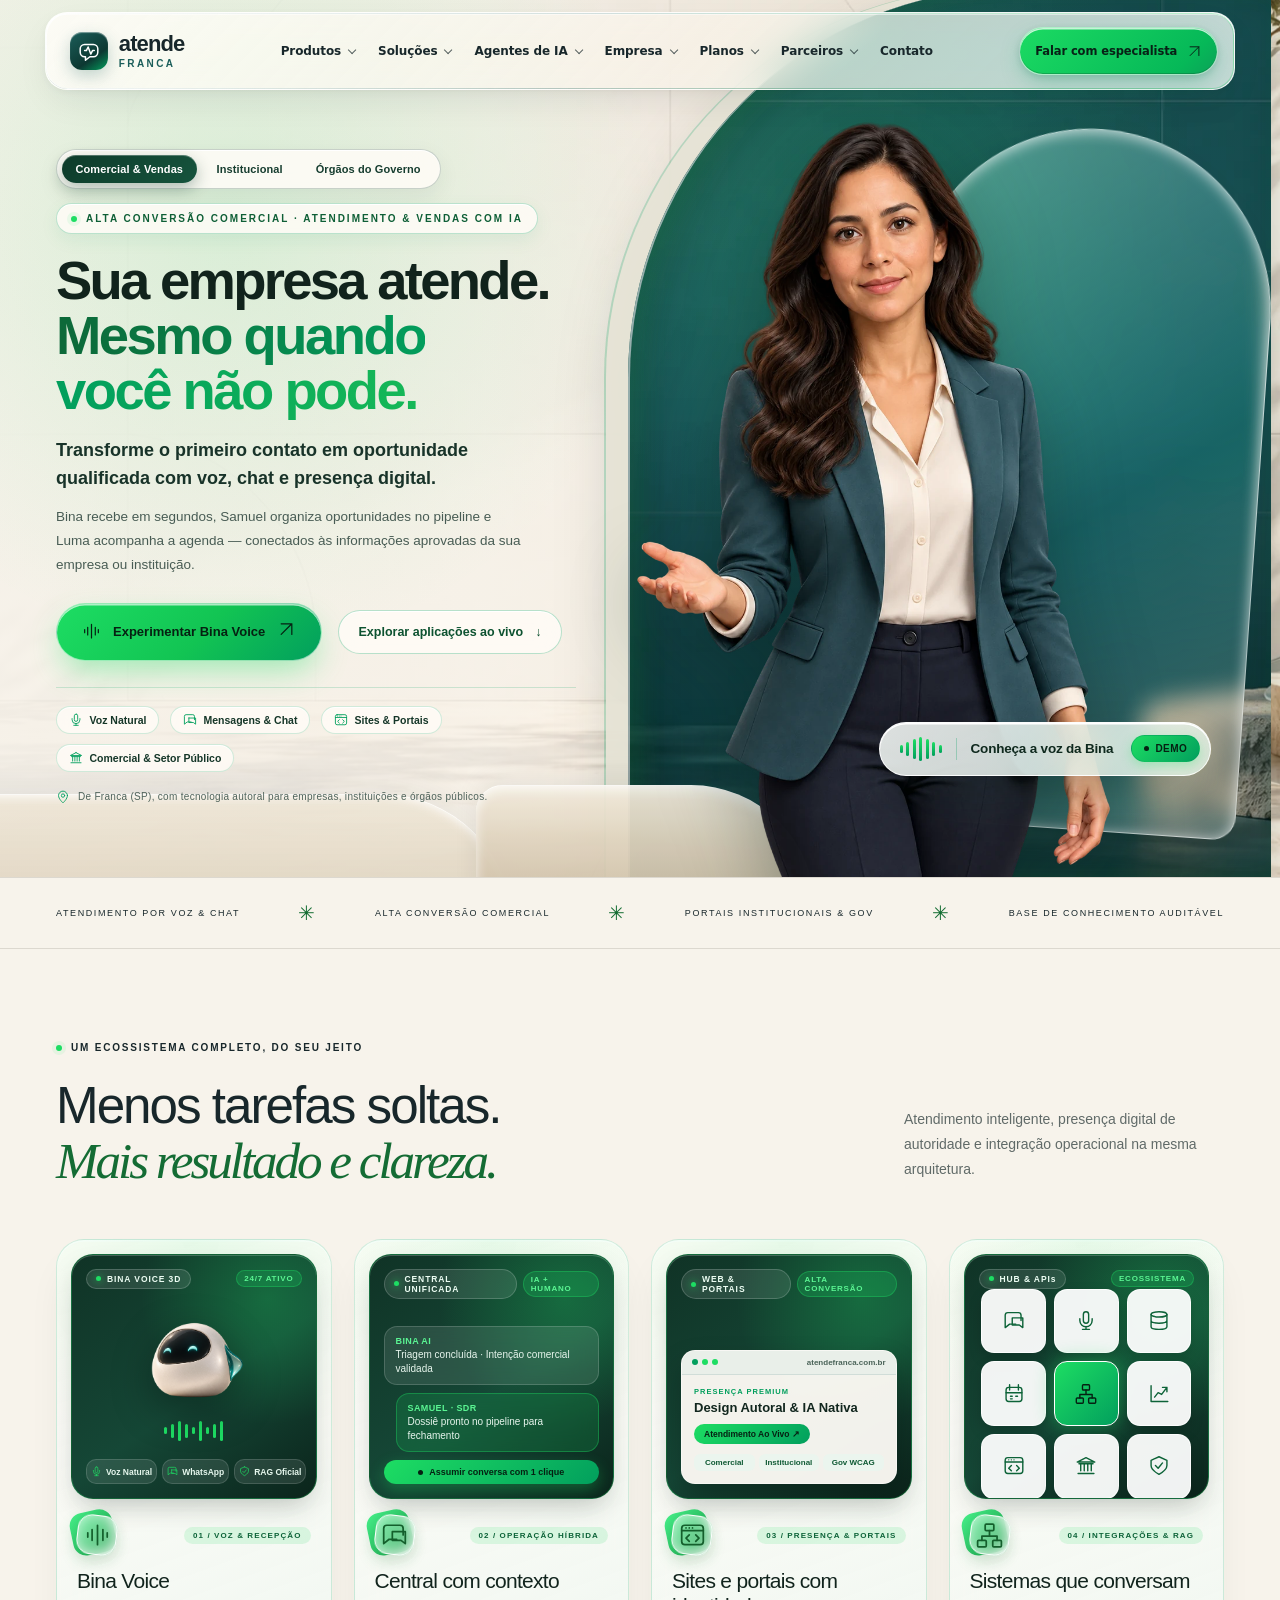
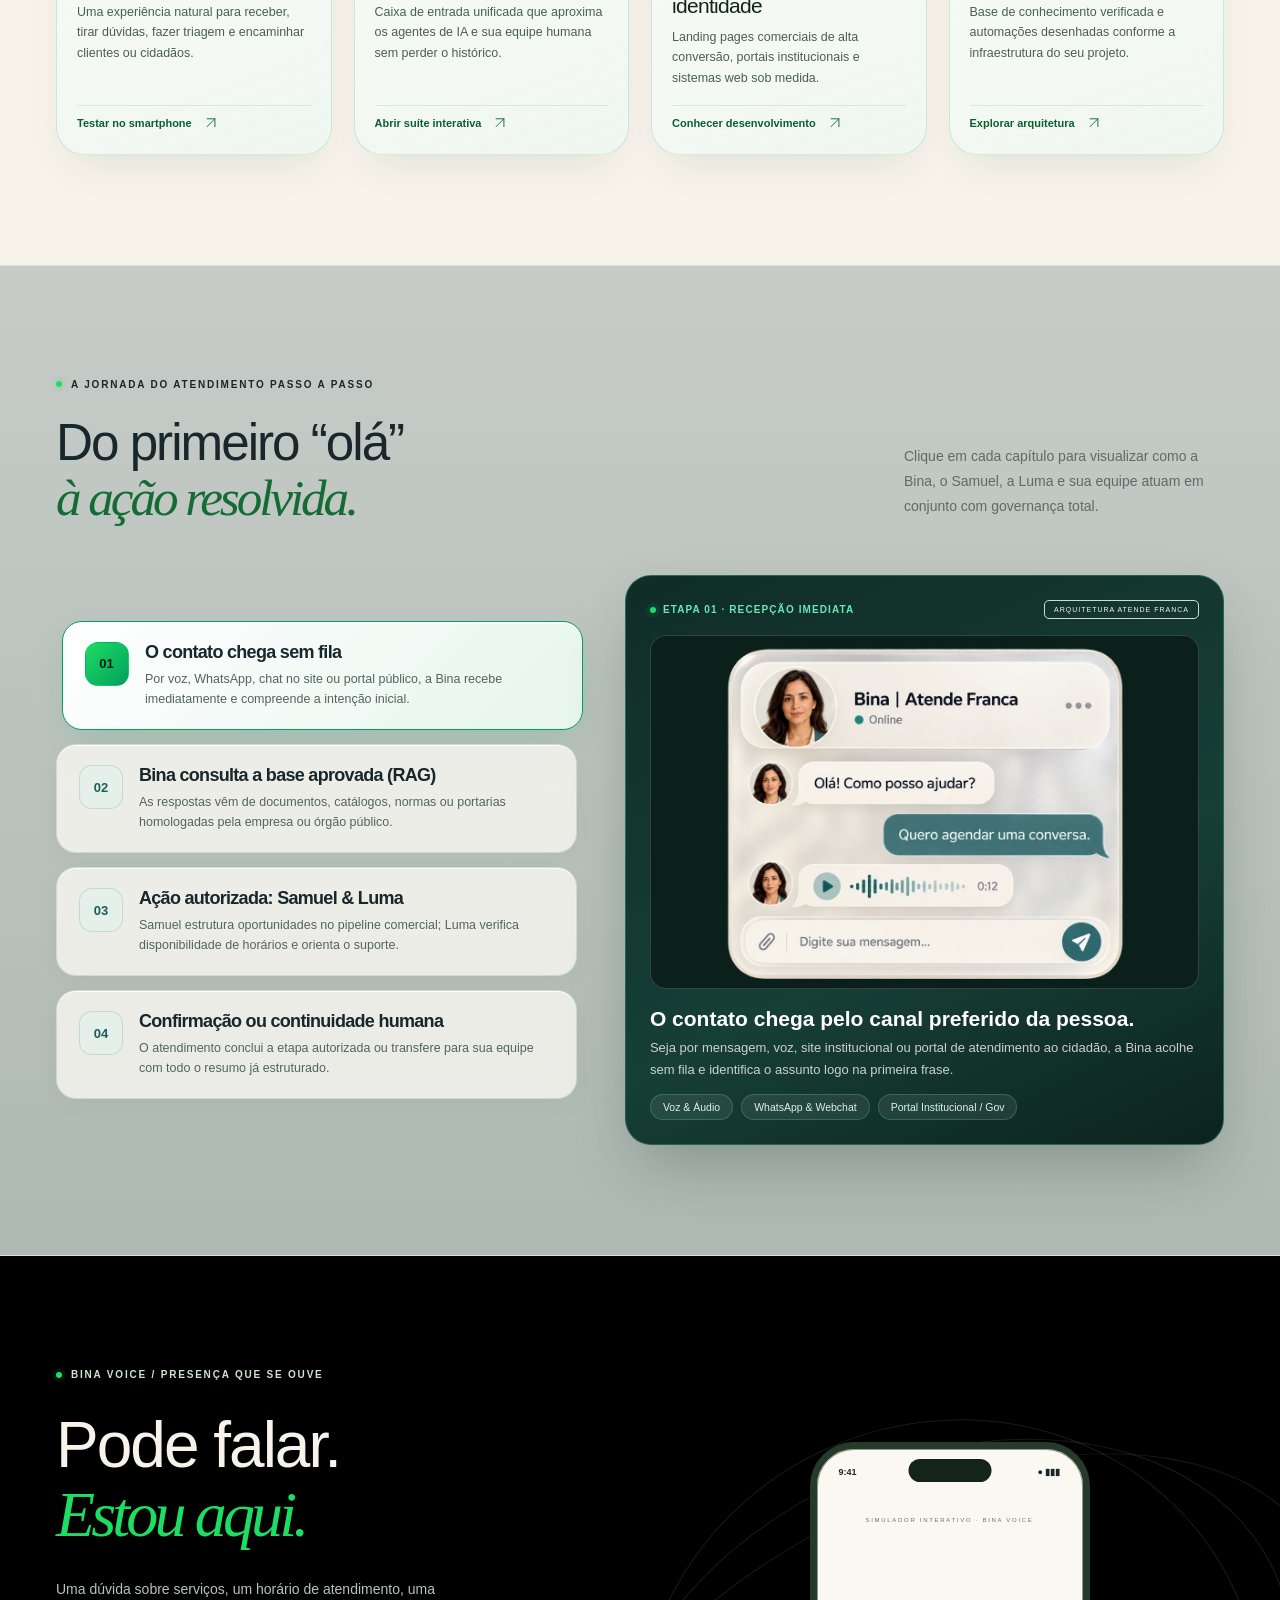
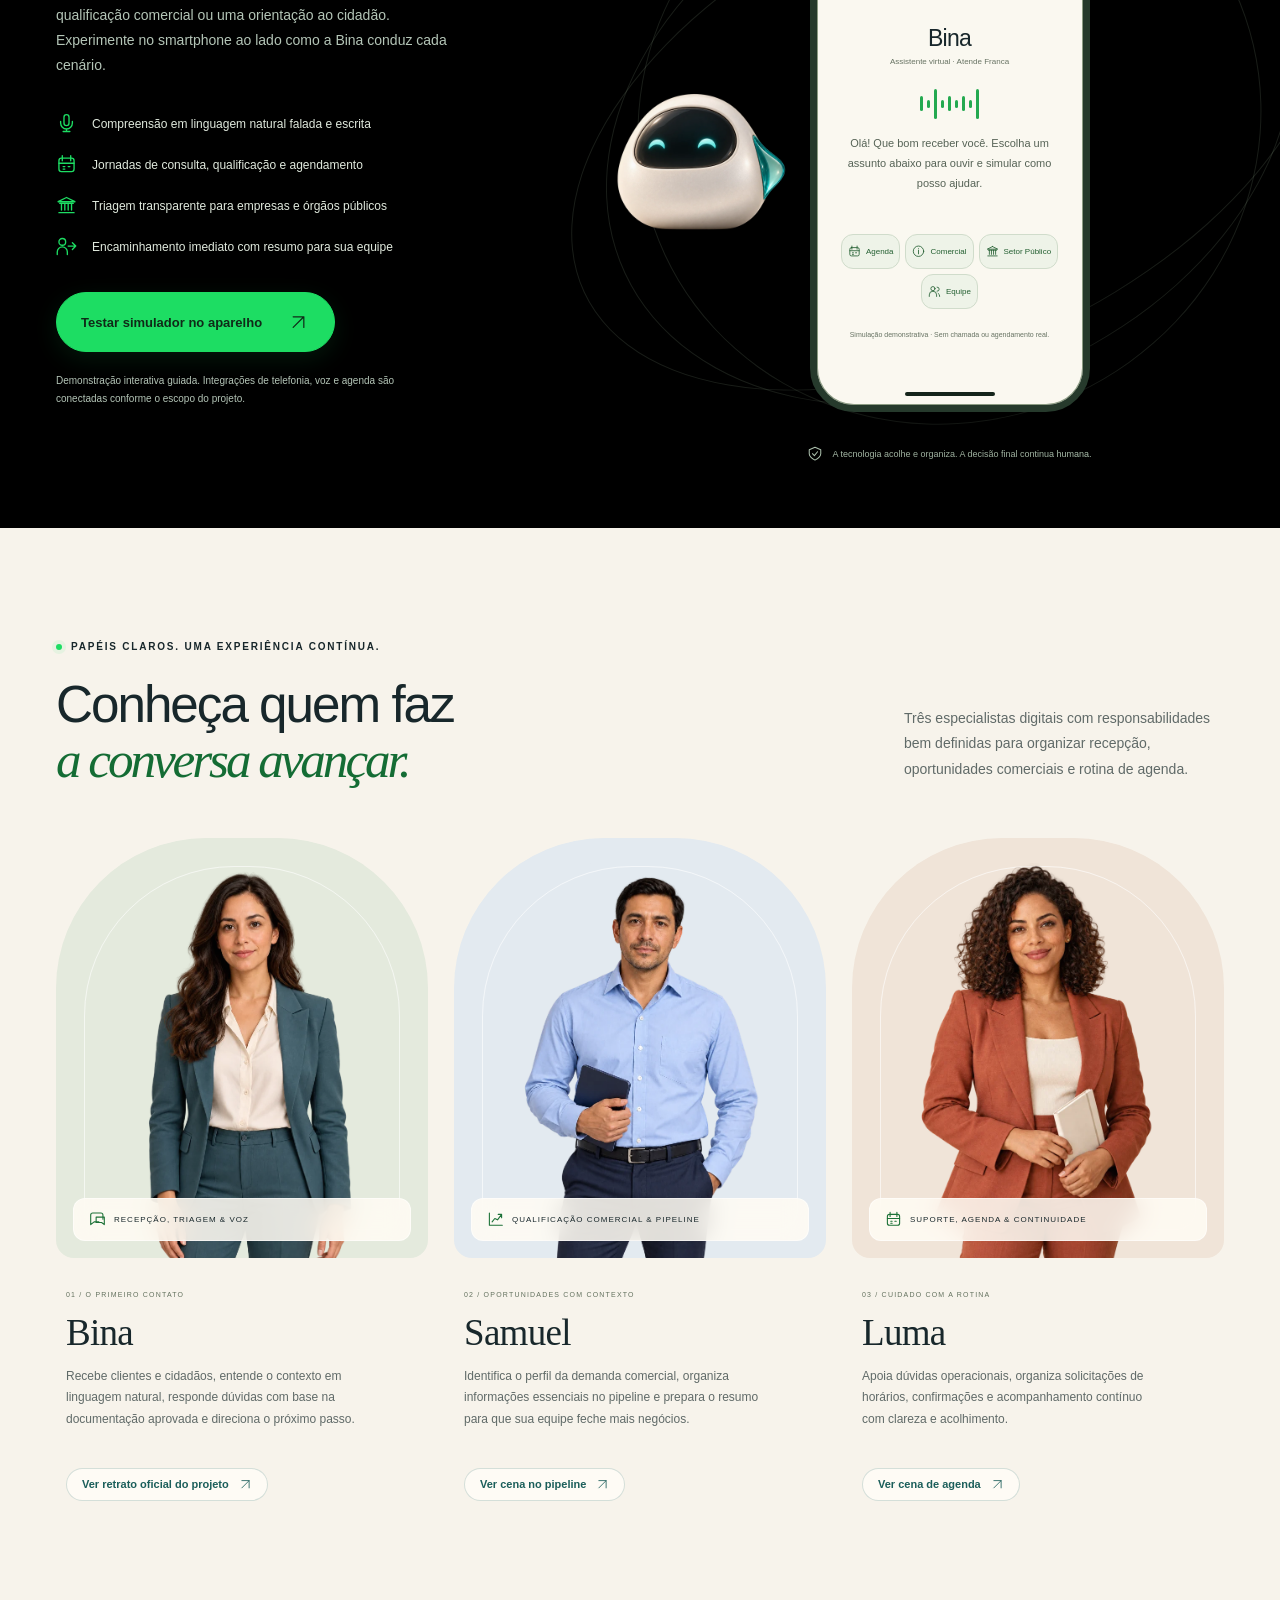
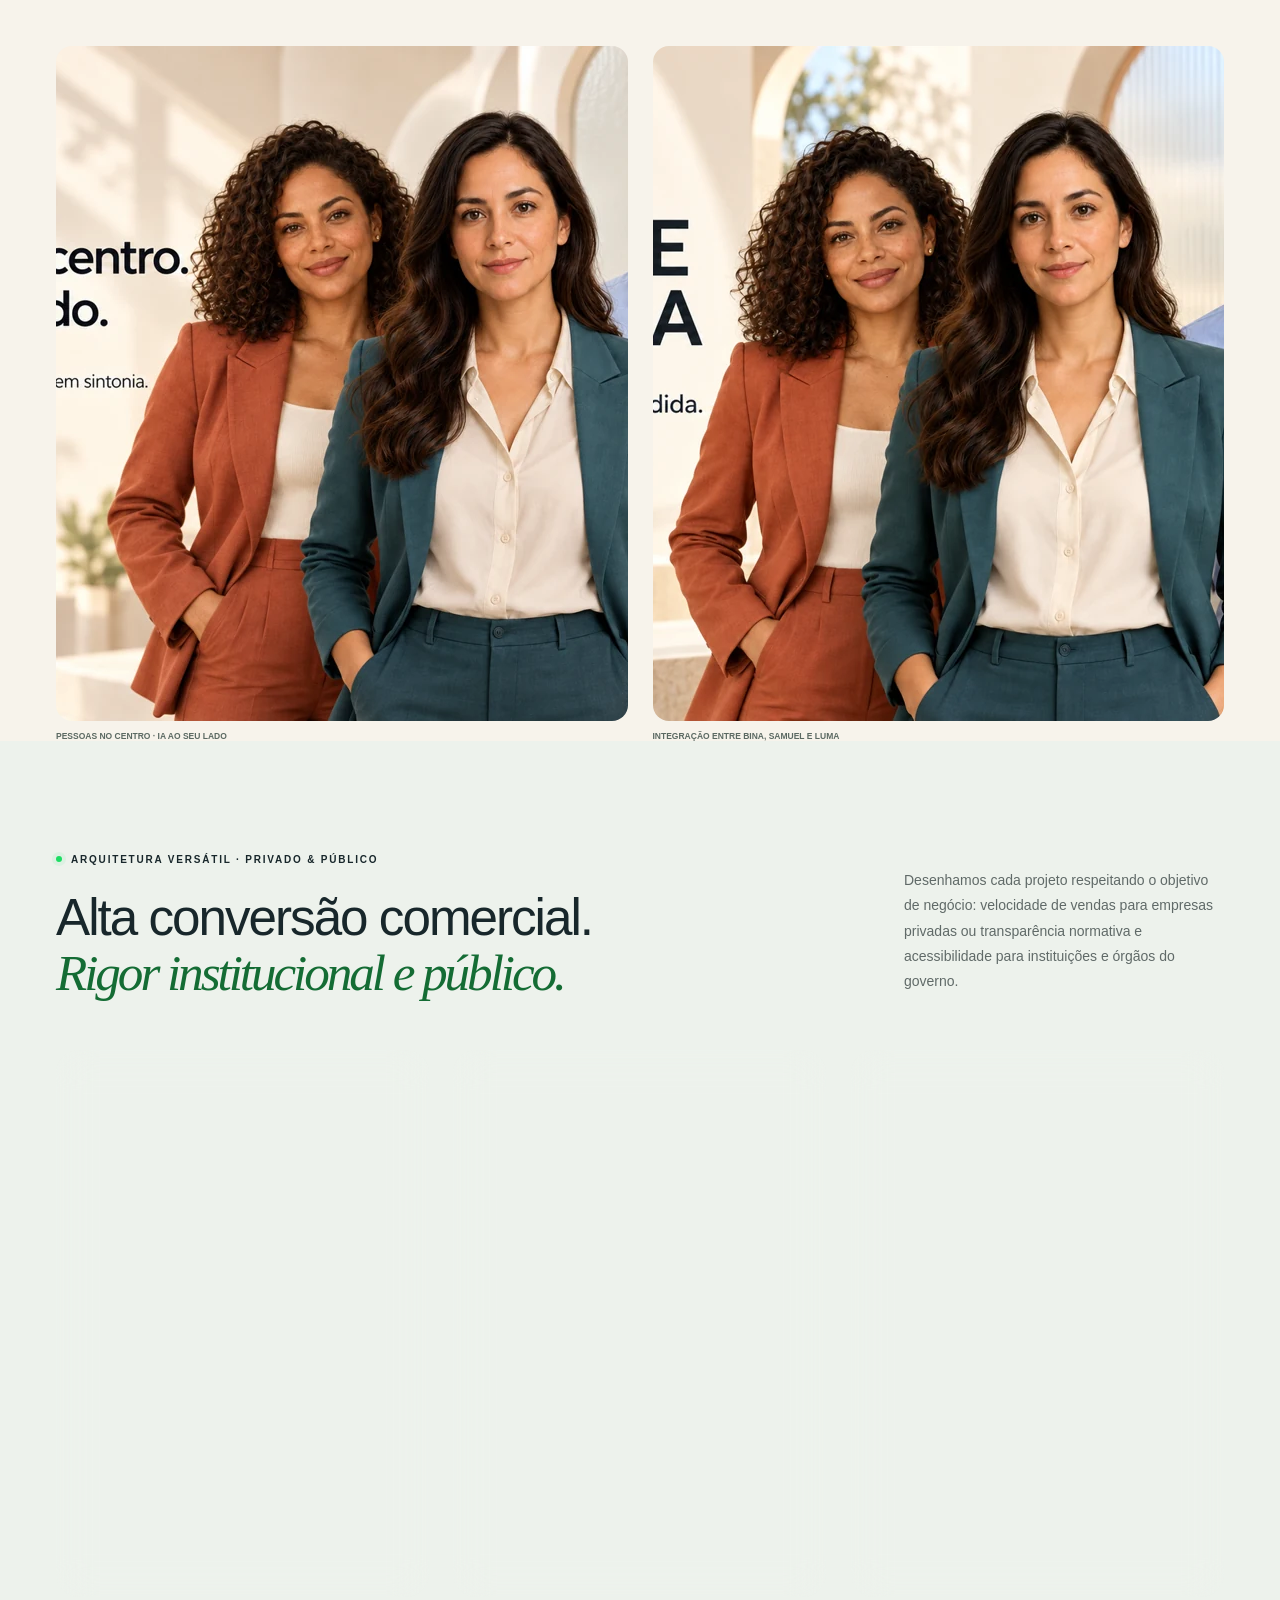
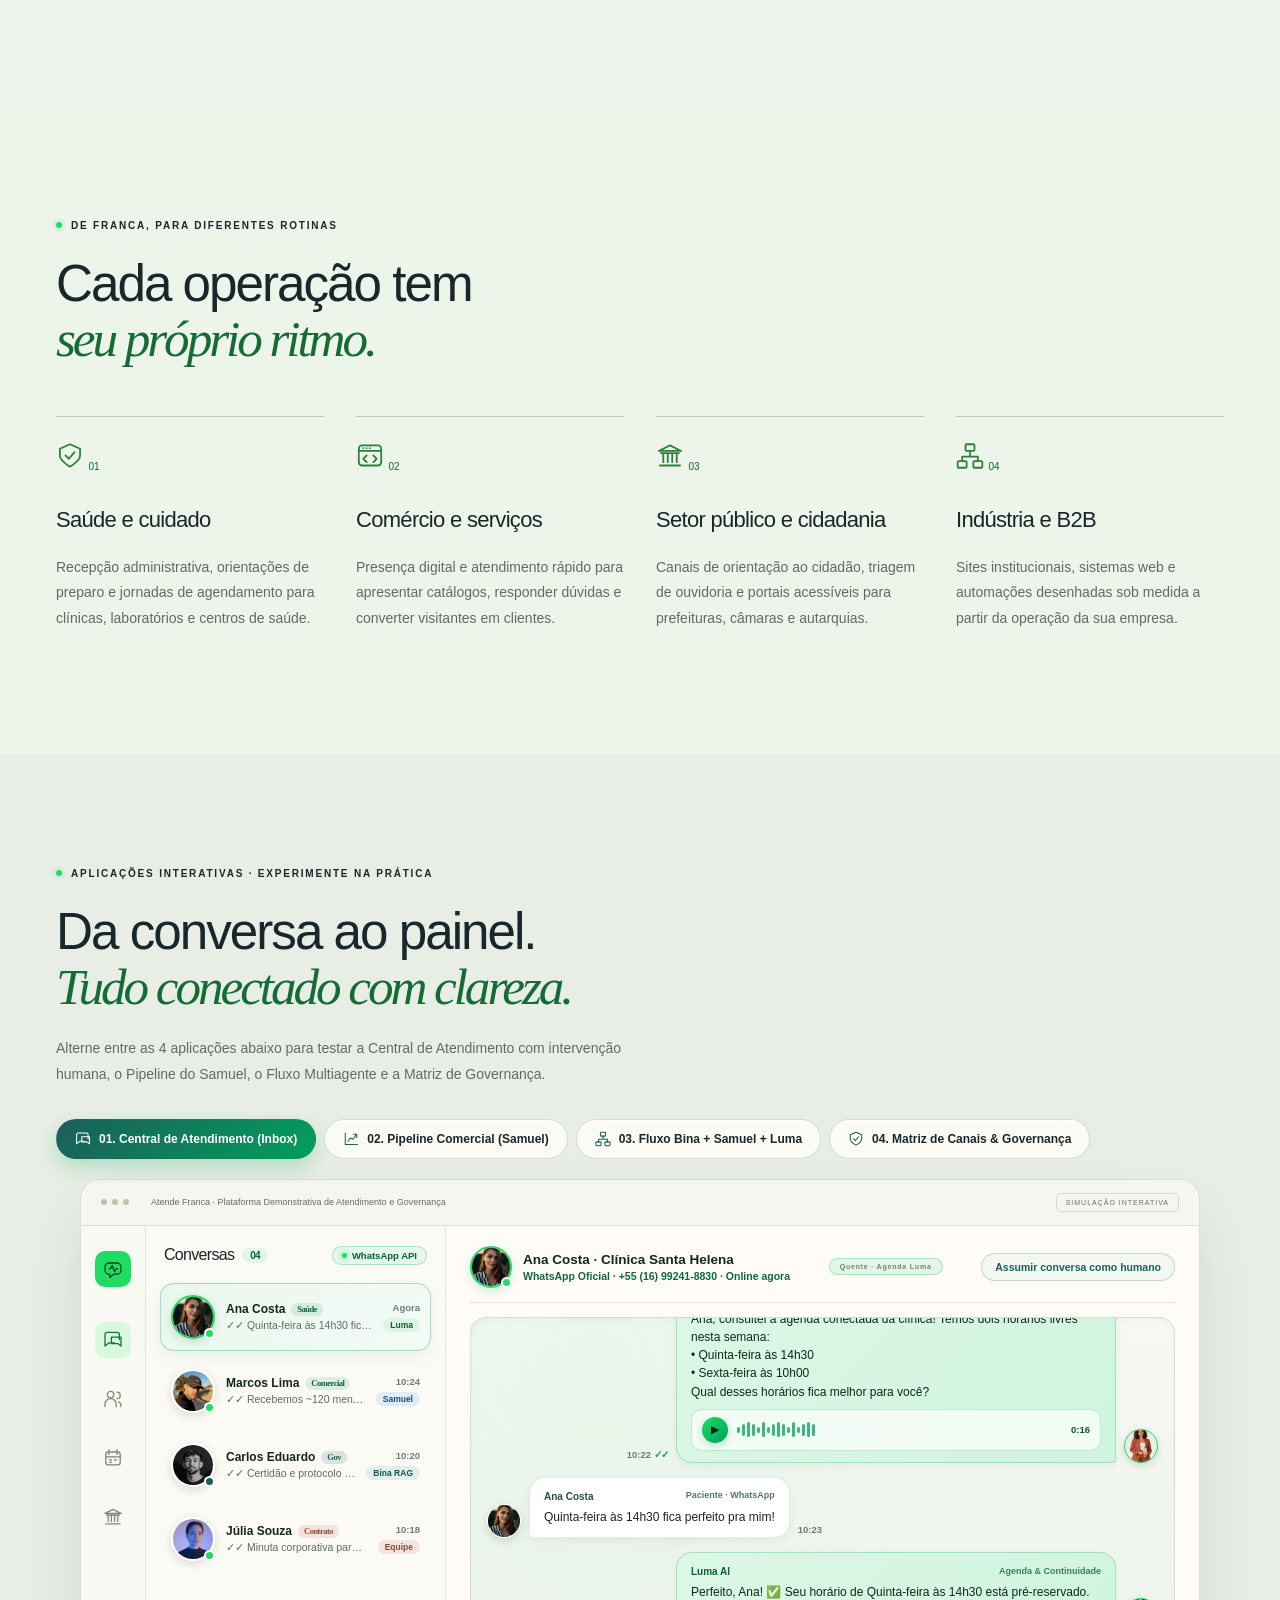
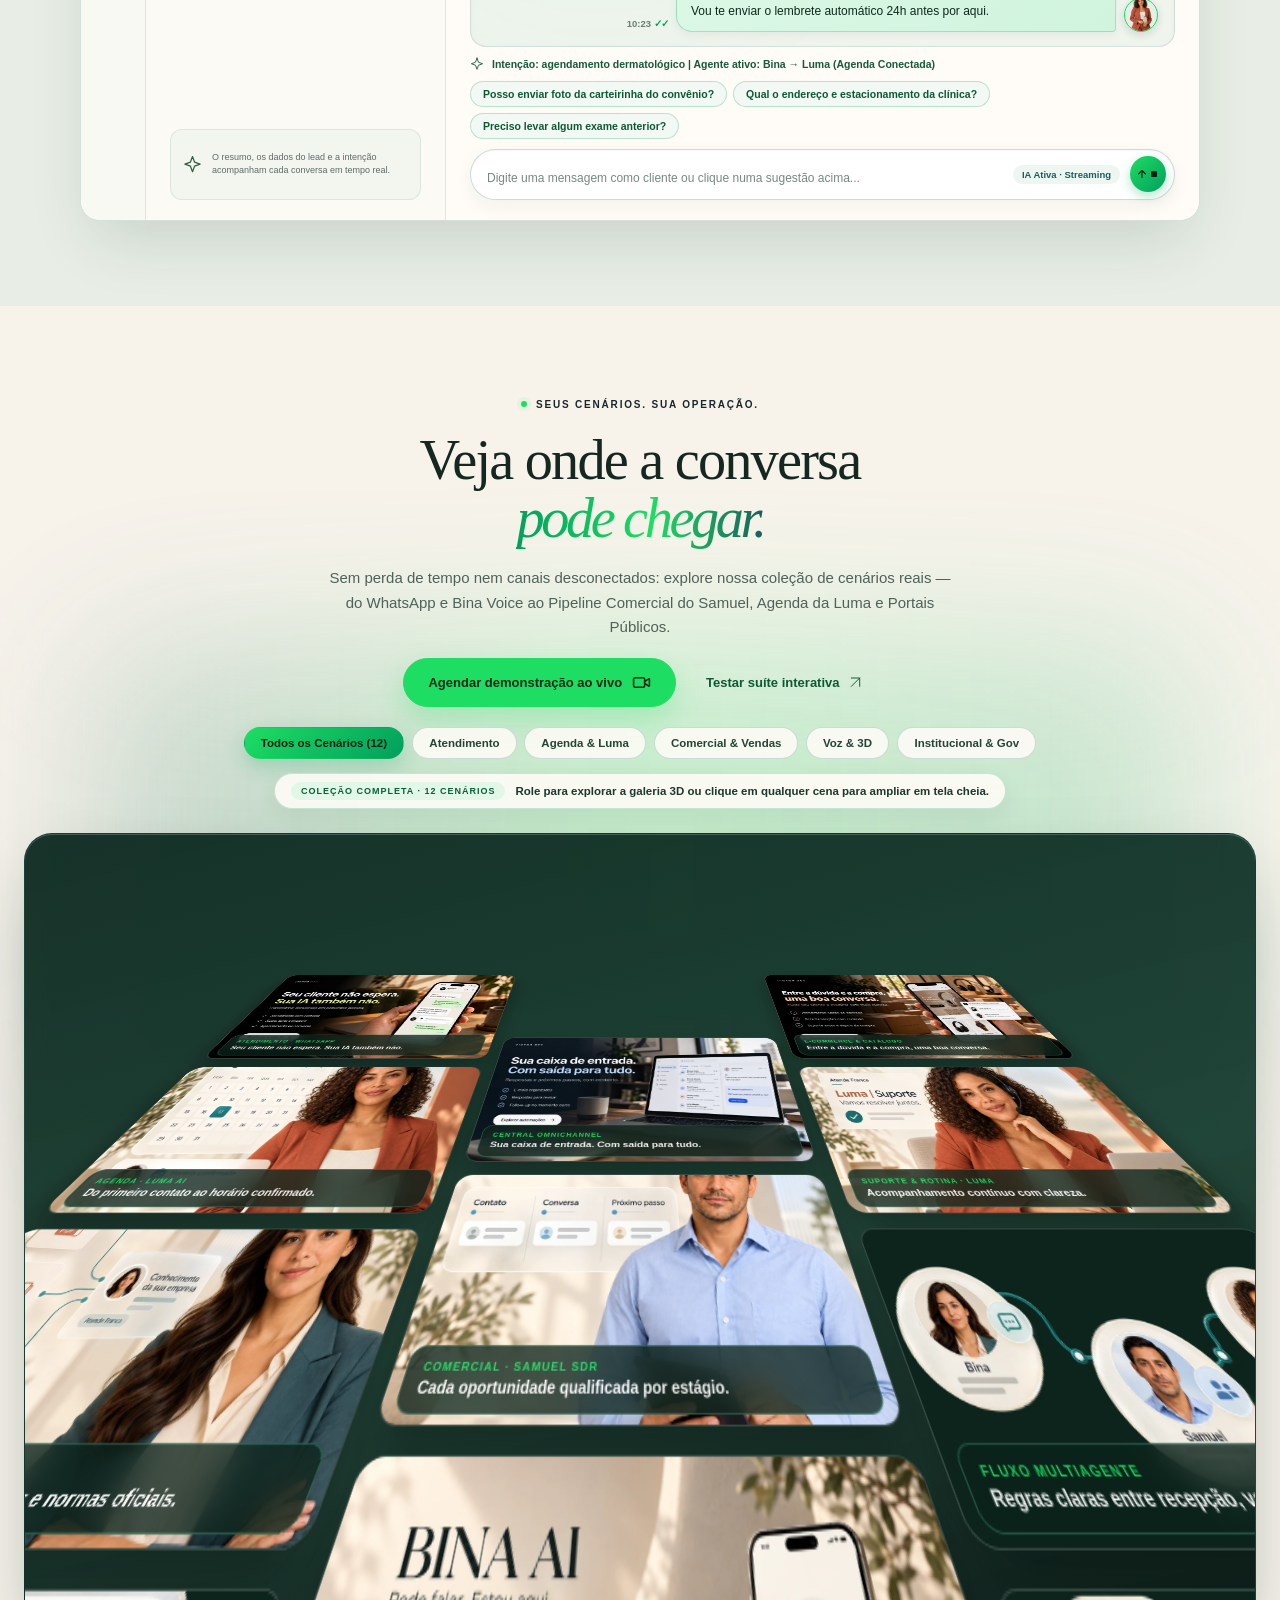
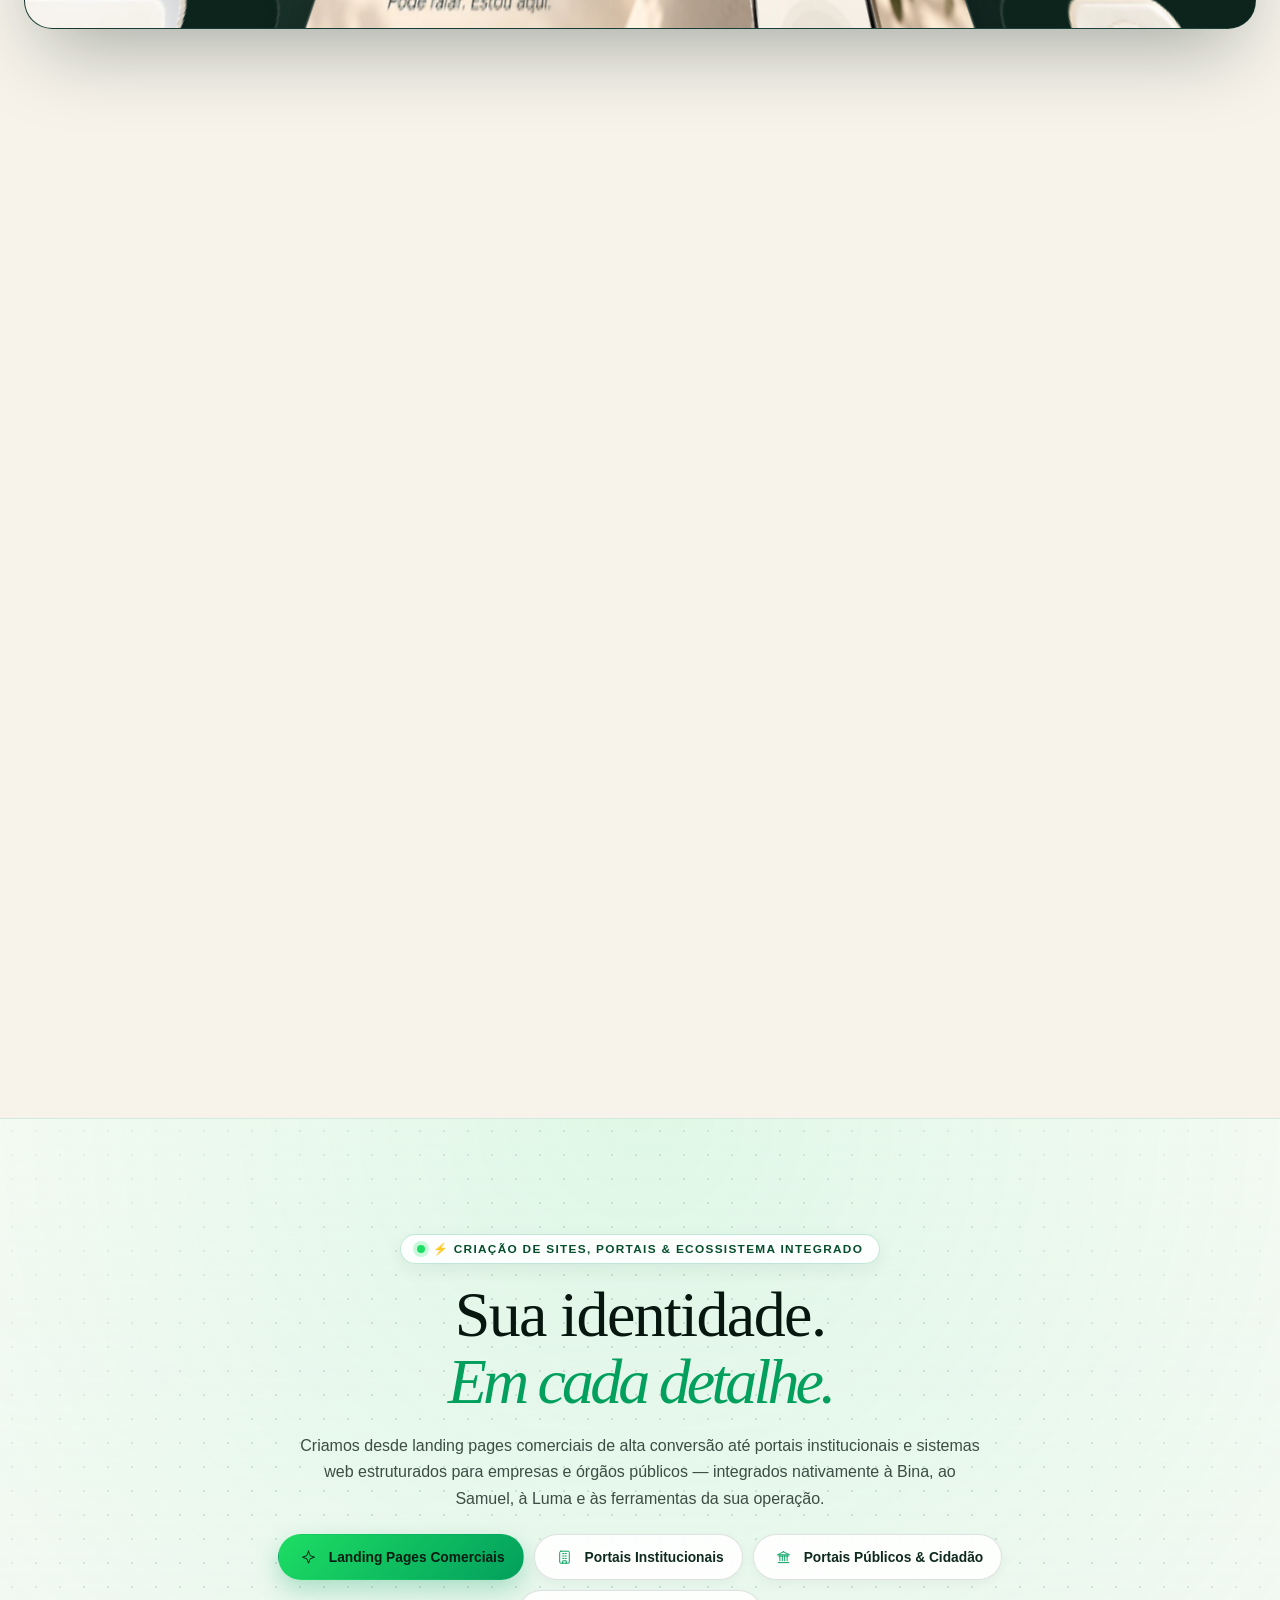
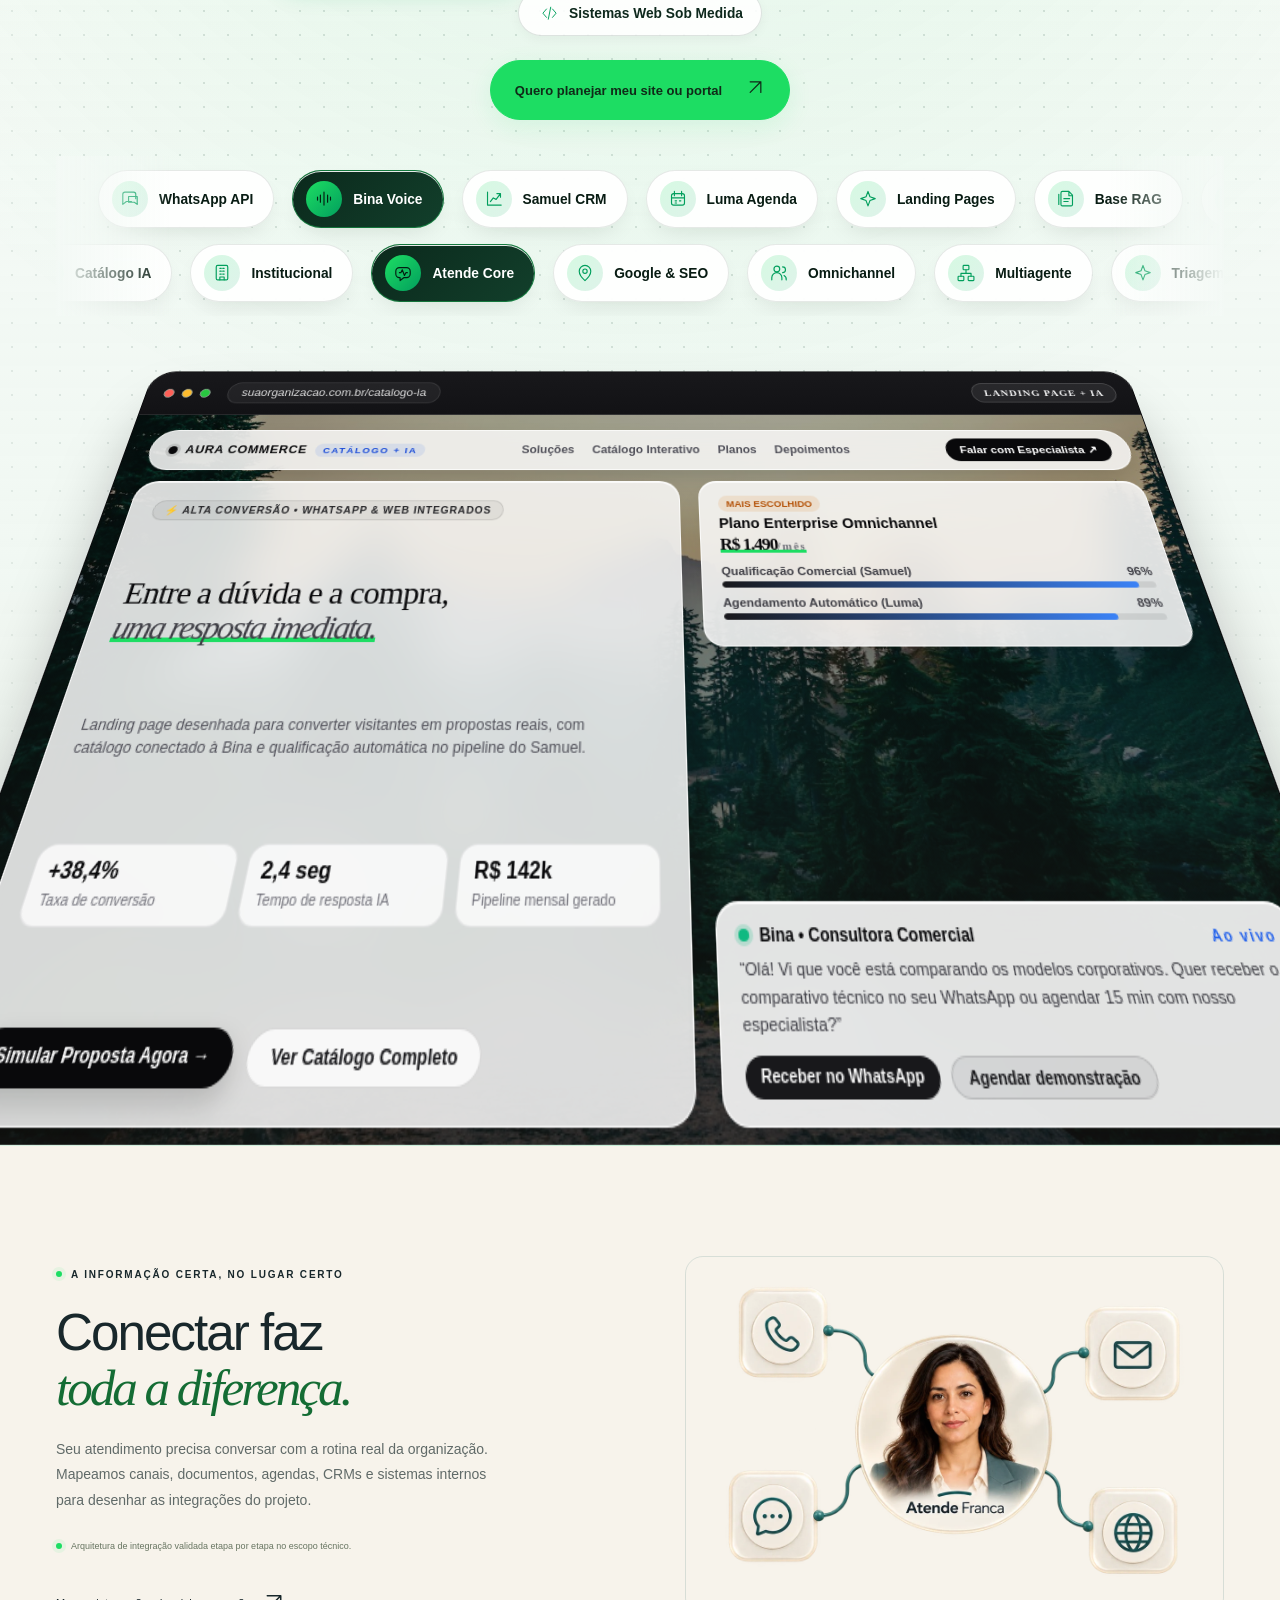
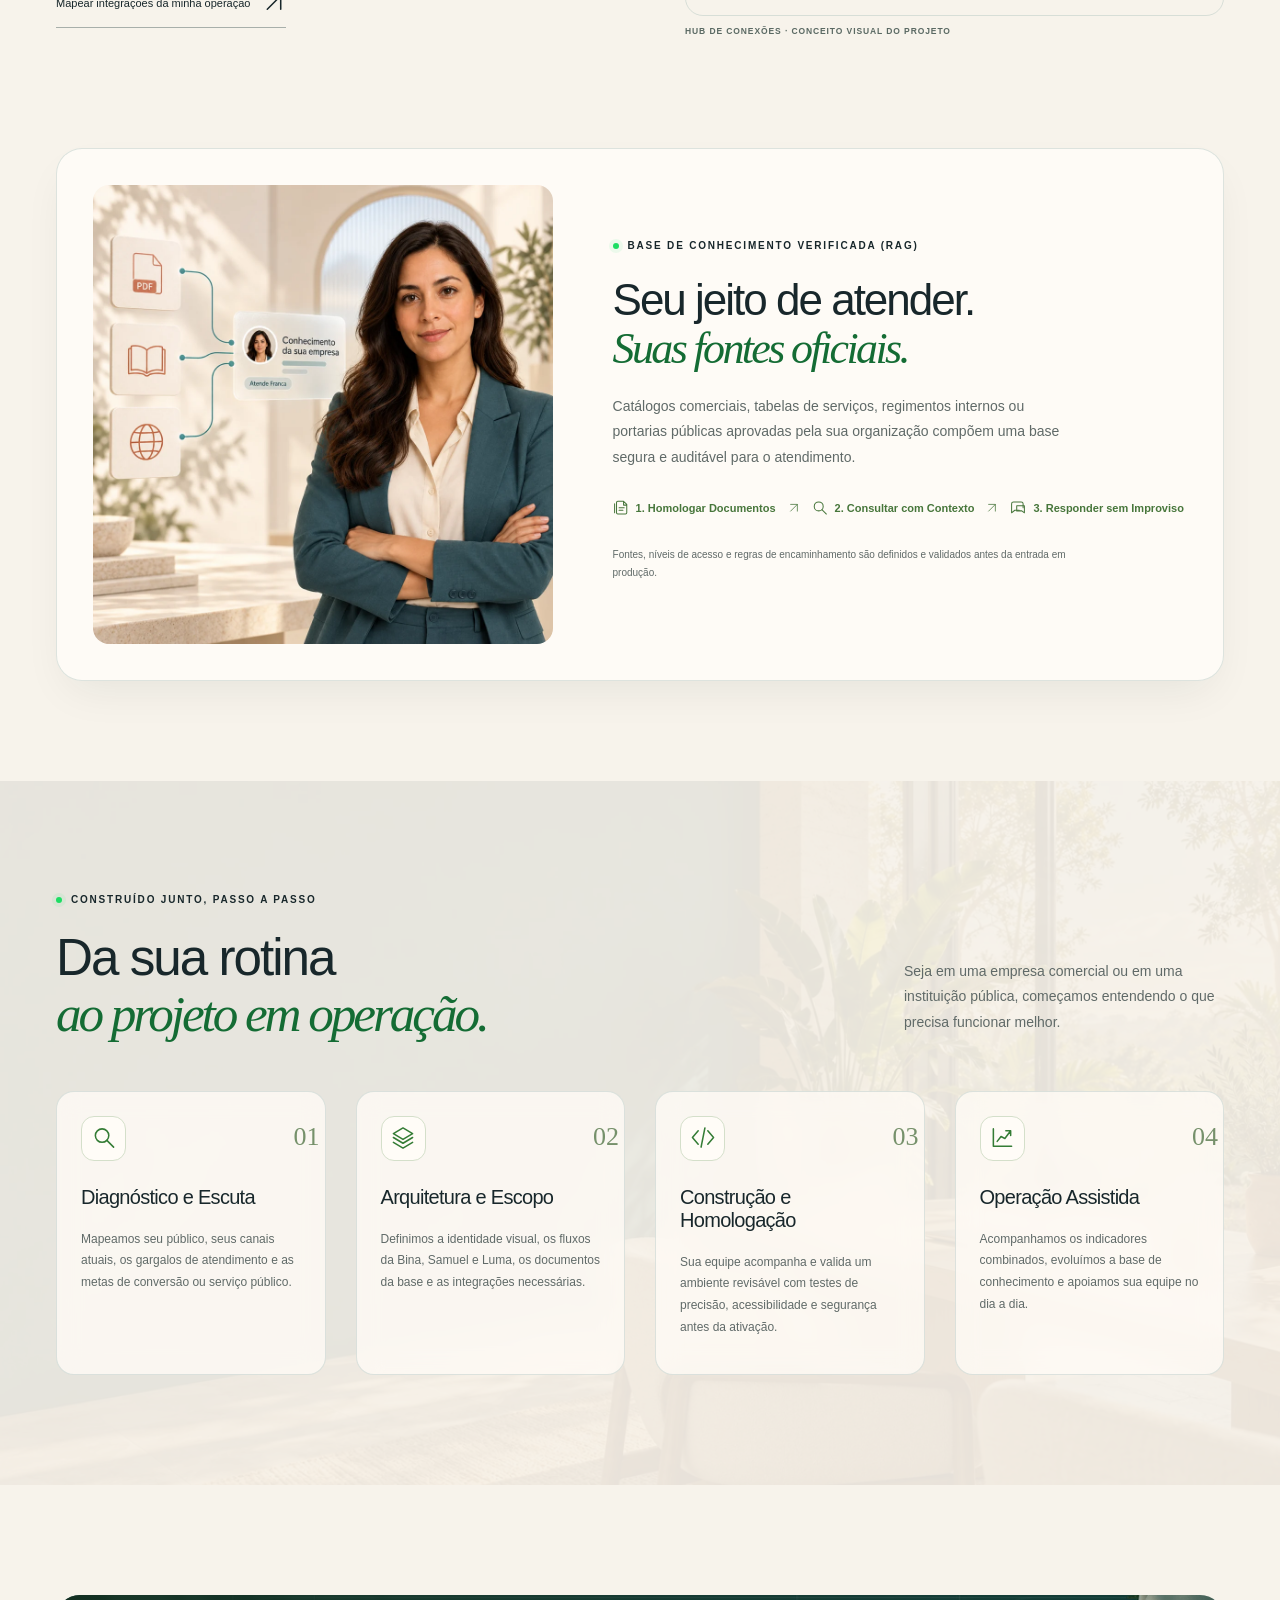
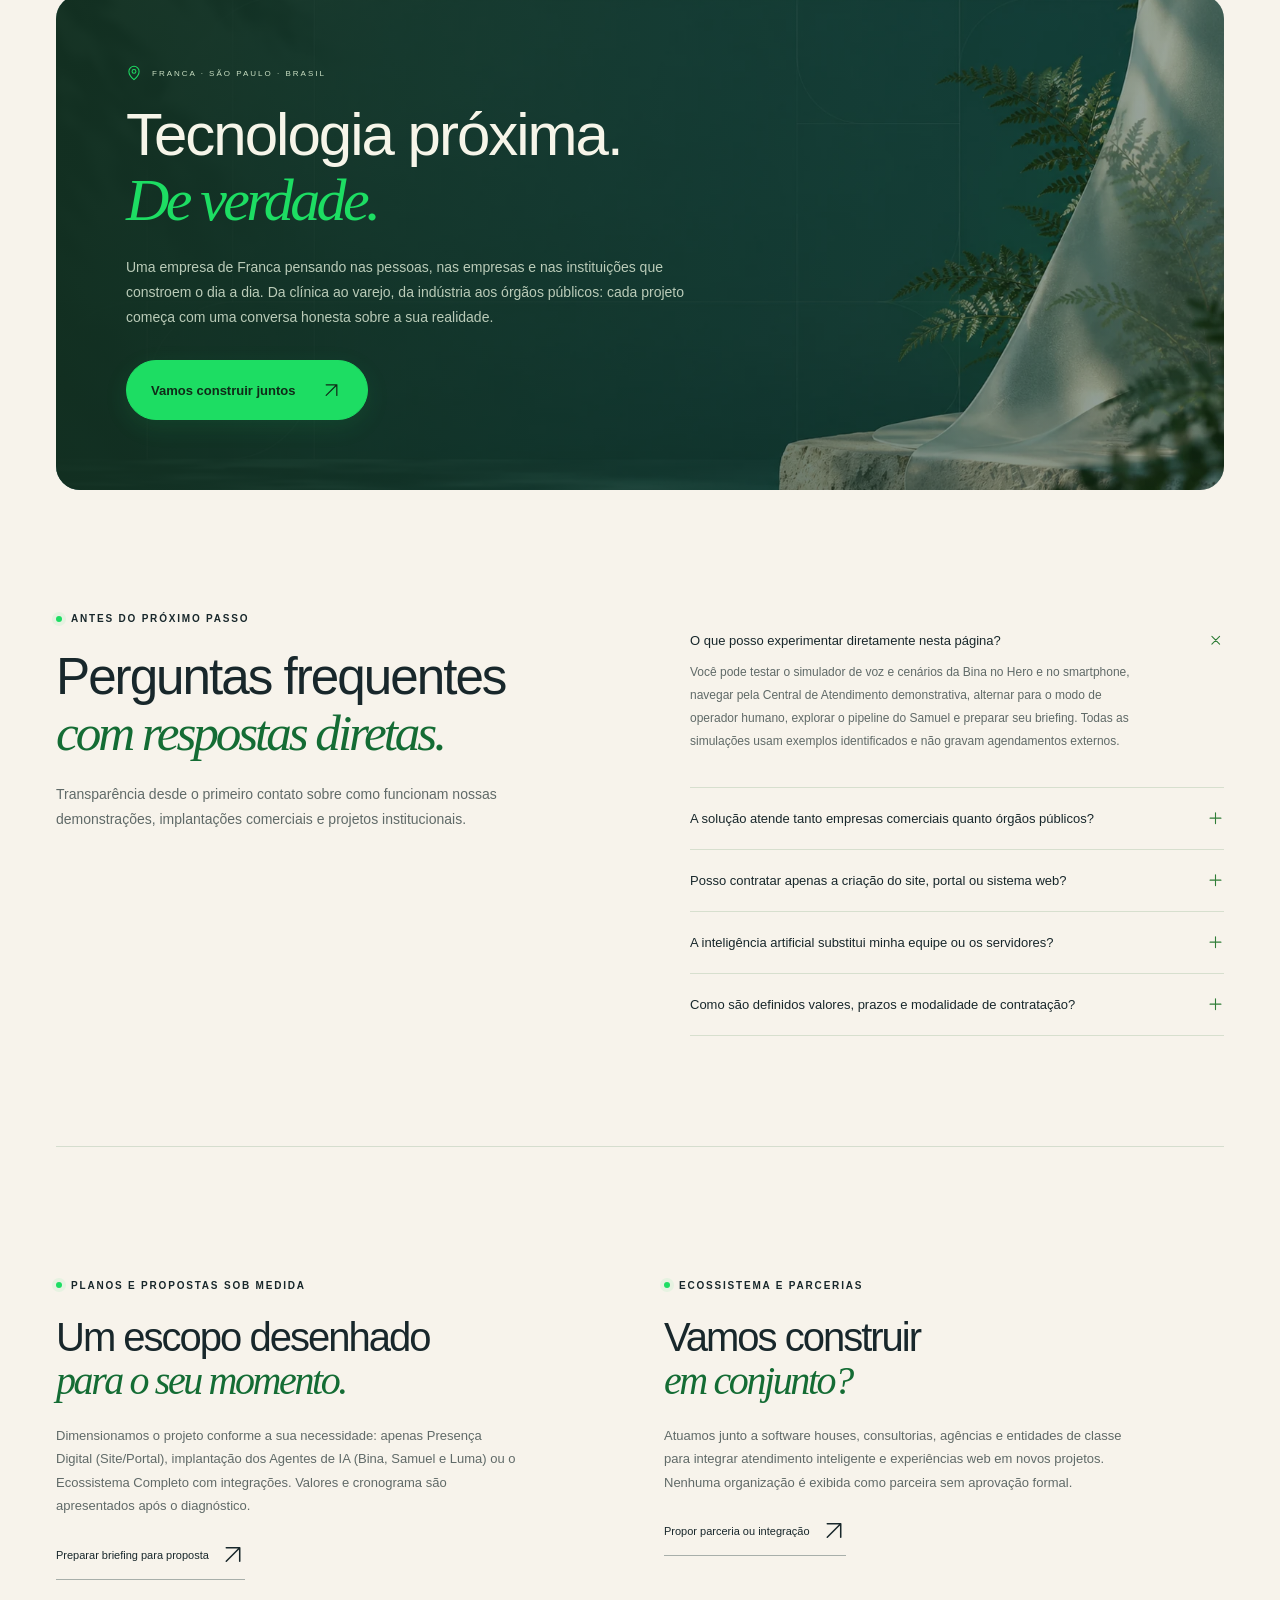
==== commit 24a033ec: "fix: prevent mobile template clipping and improve navigation accessibility" ====
--- a/site/index.html
+++ b/site/index.html
@@ -30,7 +30,7 @@
       <span class="brand-text">atende<span class="brand-city">franca</span></span>
     </a>
 
-    <button class="mobile-nav-toggle" type="button" aria-expanded="false" aria-controls="primary-navigation">
+    <button class="mobile-nav-toggle" type="button" aria-label="Menu principal" aria-expanded="false" aria-controls="primary-navigation">
       <span class="menu-bars" aria-hidden="true"></span>
       <span>Menu</span>
     </button>
@@ -979,7 +979,7 @@
     <div class="wrap section">
       <div class="eyebrow"><span class="dot"></span> DE FRANCA, PARA DIFERENTES ROTINAS</div>
       <h2>Cada operação tem<br><em>seu próprio ritmo.</em></h2>
-      <div class="segments" style="grid-template-columns:repeat(4,1fr);gap:32px">
+      <div class="segments">
         <article>
           <span>01</span>
           <h3>Saúde e cuidado</h3>
--- a/site/commercial.css
+++ b/site/commercial.css
@@ -2074,24 +2074,61 @@
   text-decoration: underline;
 }
 
+#segmentos .segments {
+  grid-template-columns: repeat(4, minmax(0, 1fr));
+  gap: 32px;
+}
+
 @media (max-width: 860px) {
+  #segmentos .segments {
+    grid-template-columns: repeat(2, minmax(0, 1fr));
+  }
   .af-mini-site-16x9 {
     aspect-ratio: auto;
     min-height: 540px !important;
+  }
+  .af-tpl-screen {
+    position: relative;
+    inset: auto;
+    height: auto;
+    min-height: 540px;
+    overflow: visible !important;
+    overflow-wrap: anywhere;
+  }
+  .af-tpl-screen * {
+    min-width: 0;
+  }
+  .af-tpl-lp-nav,
+  .af-tpl-corp-nav,
+  .af-tpl-gov-topbar,
+  .af-tpl-gov-a11y,
+  .af-tpl-gov-title-row,
+  .af-tpl-gov-searchbar,
+  .af-tpl-saas-topbar,
+  .af-tpl-saas-pills,
+  .af-tpl-card-head {
+    flex-wrap: wrap;
+    gap: 8px;
   }
   .af-tpl-lp-body,
   .af-tpl-corp-body,
   .af-tpl-gov-body,
   .af-tpl-saas-layout,
   .af-tpl-saas-grid {
-    grid-template-columns: 1fr;
+    grid-template-columns: minmax(0, 1fr);
+  }
+  .af-tpl-saas-layout {
+    height: auto;
+  }
+  .af-tpl-corp-departments {
+    grid-template-columns: minmax(0, 1fr);
   }
   .af-tpl-saas-sidebar,
   .af-tpl-nav-links {
     display: none;
   }
   .af-tpl-saas-kpis {
-    grid-template-columns: 1fr 1fr;
+    grid-template-columns: repeat(2, minmax(0, 1fr));
   }
   .af-browser-badge {
     display: none;
@@ -2102,4 +2139,10 @@
   }
 }
 
-
+@media (max-width: 480px) {
+  #segmentos .segments {
+    grid-template-columns: minmax(0, 1fr);
+  }
+}
+
+
